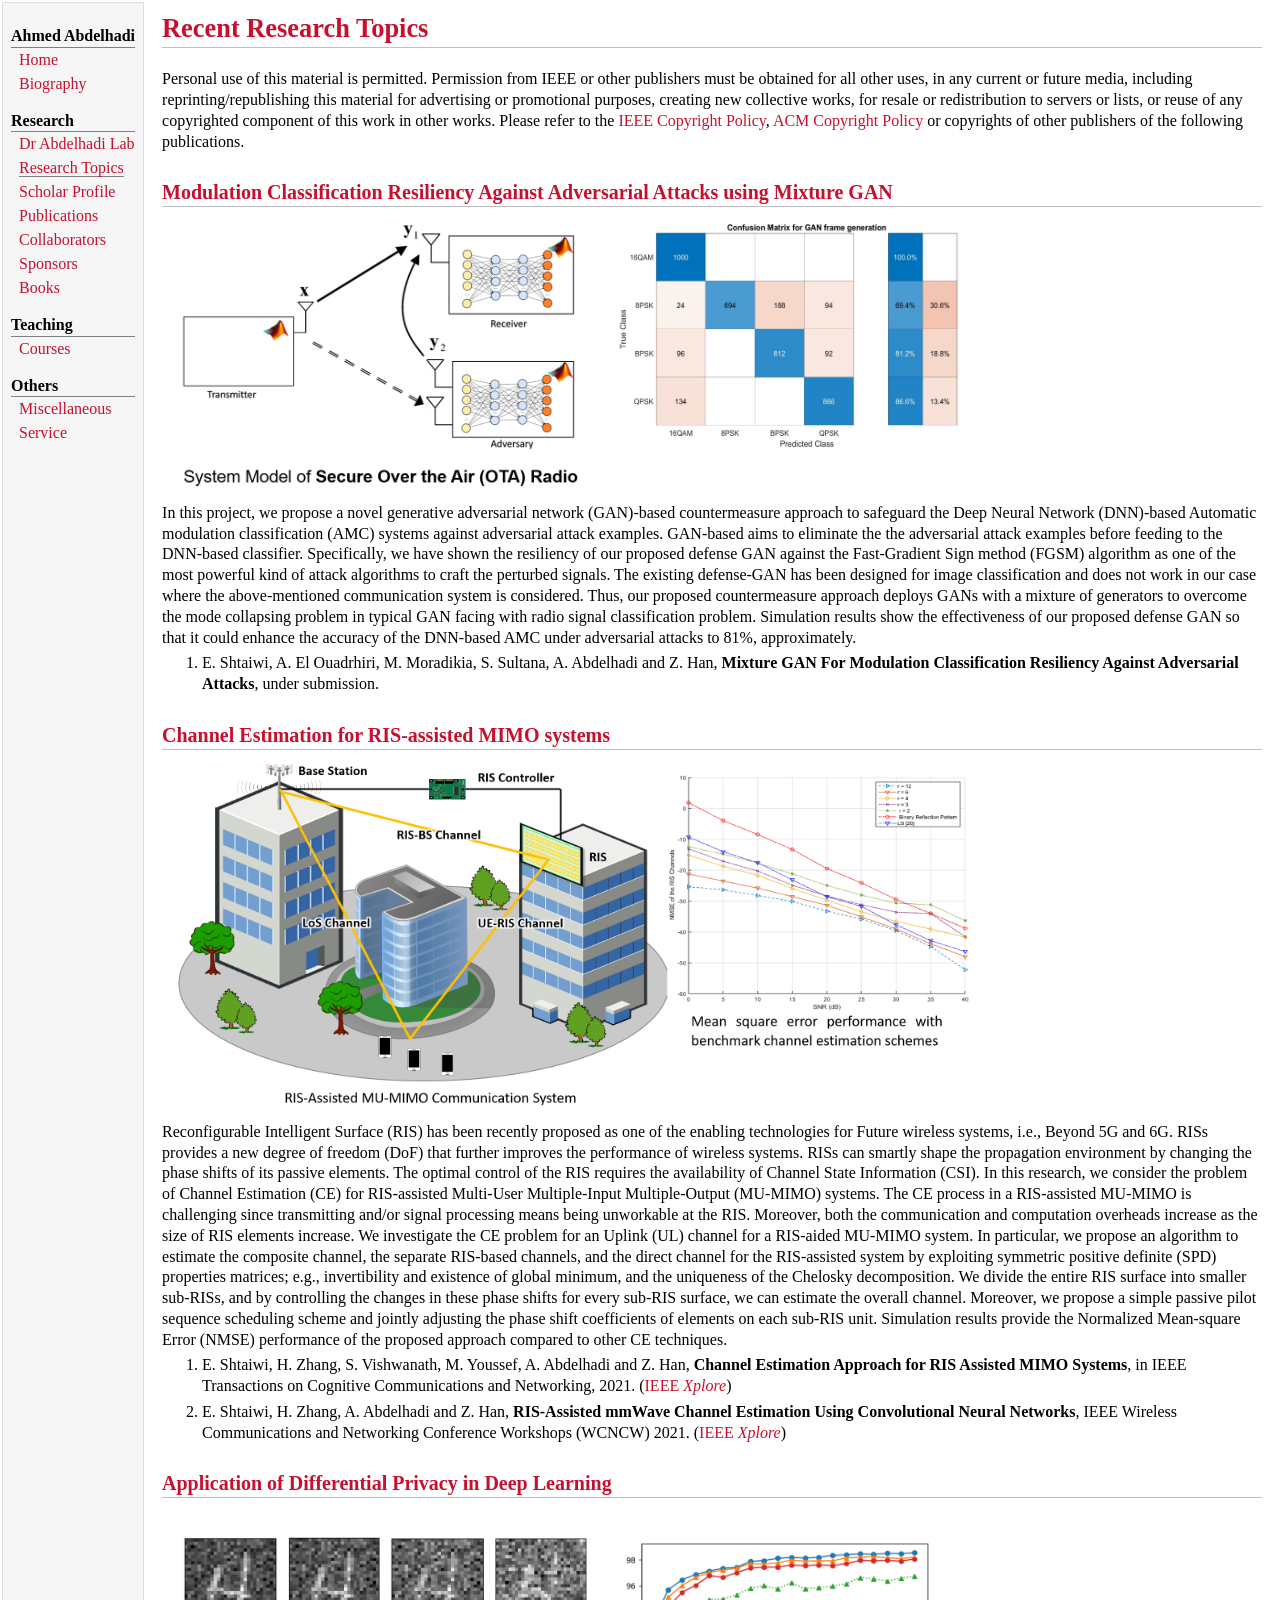
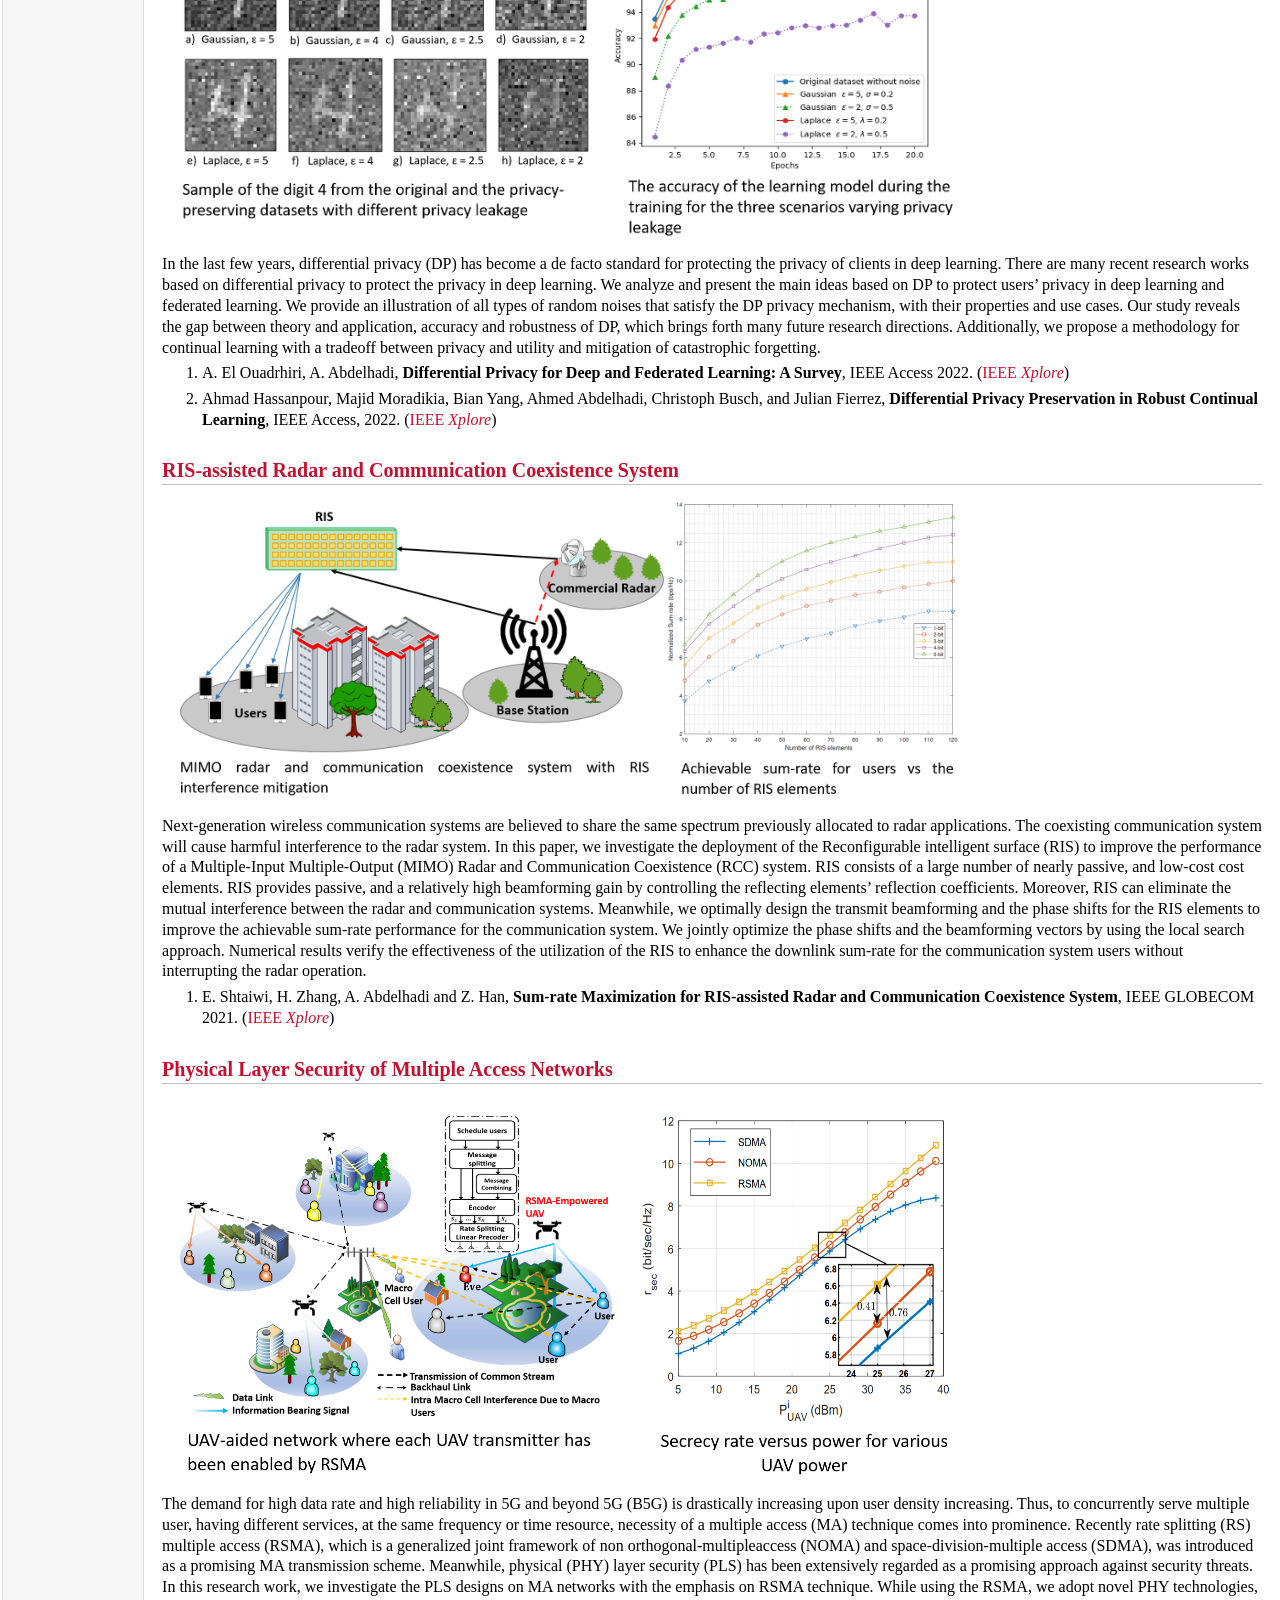
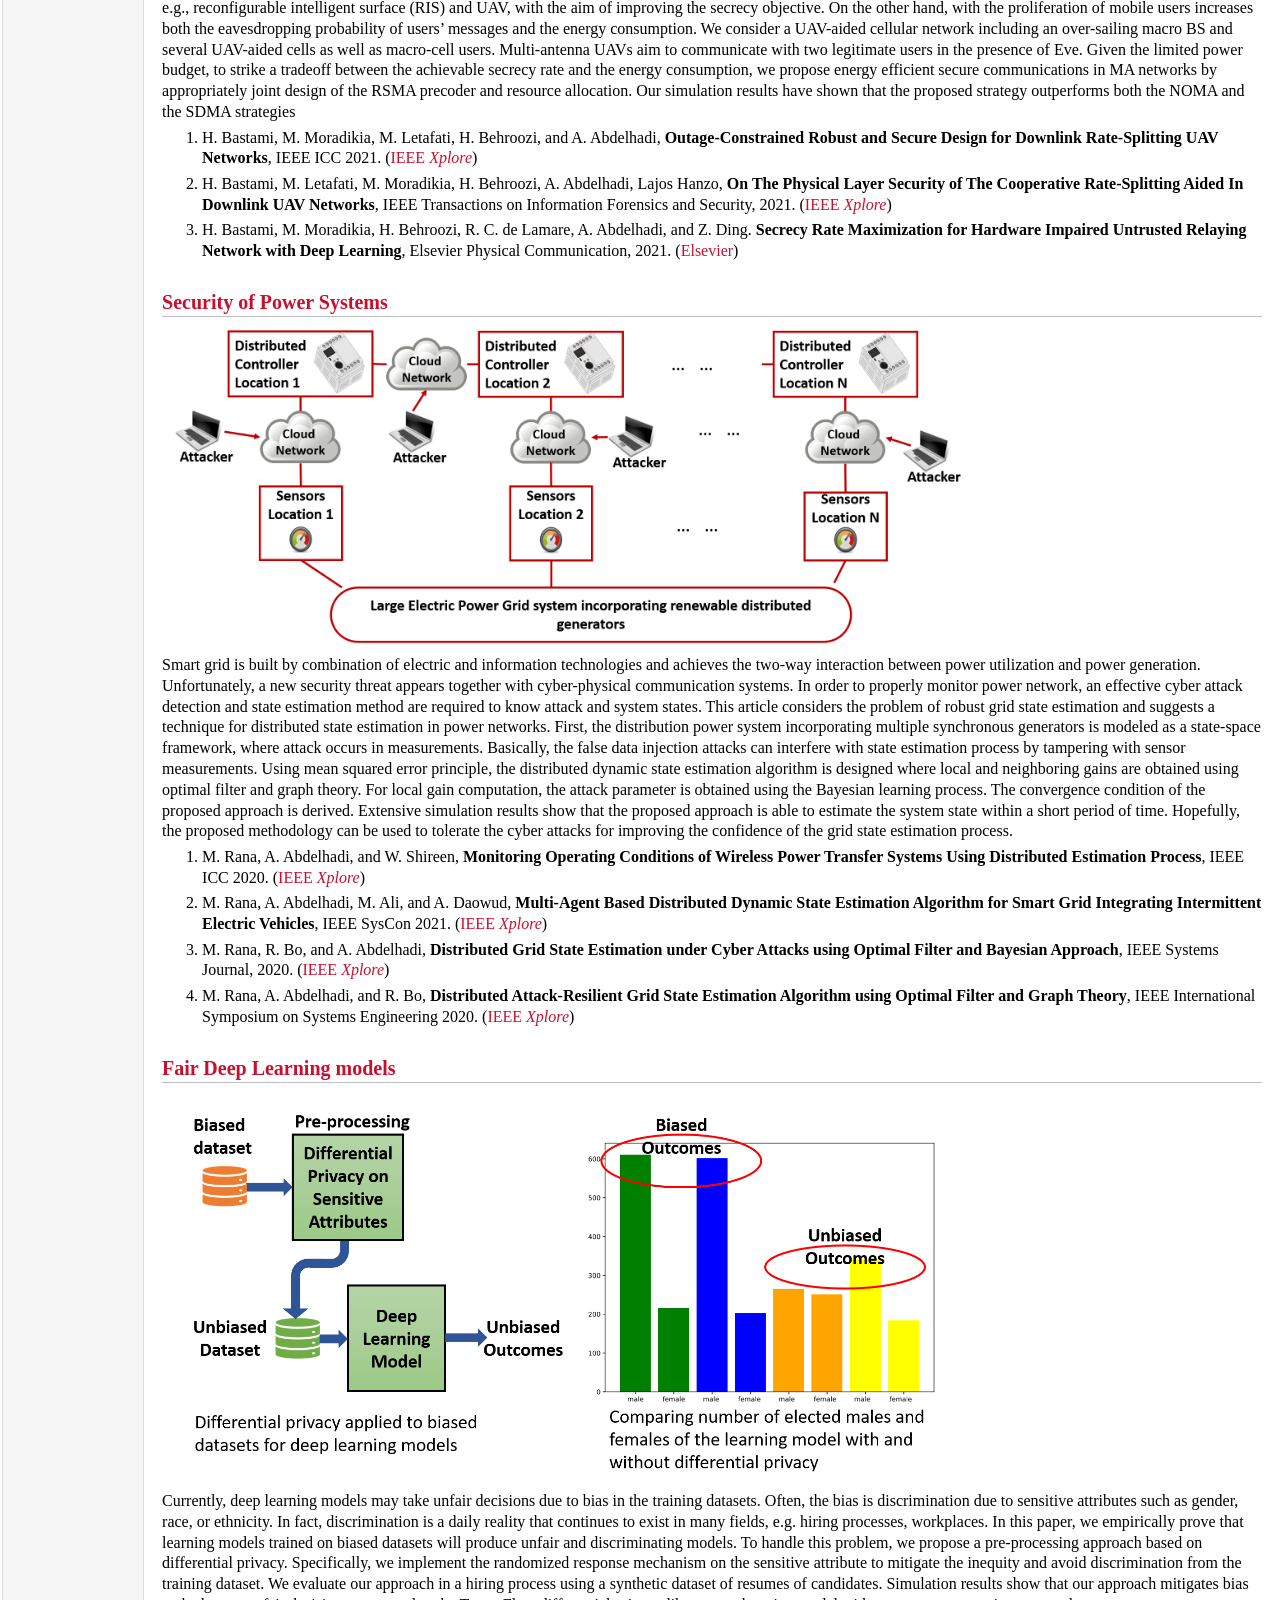
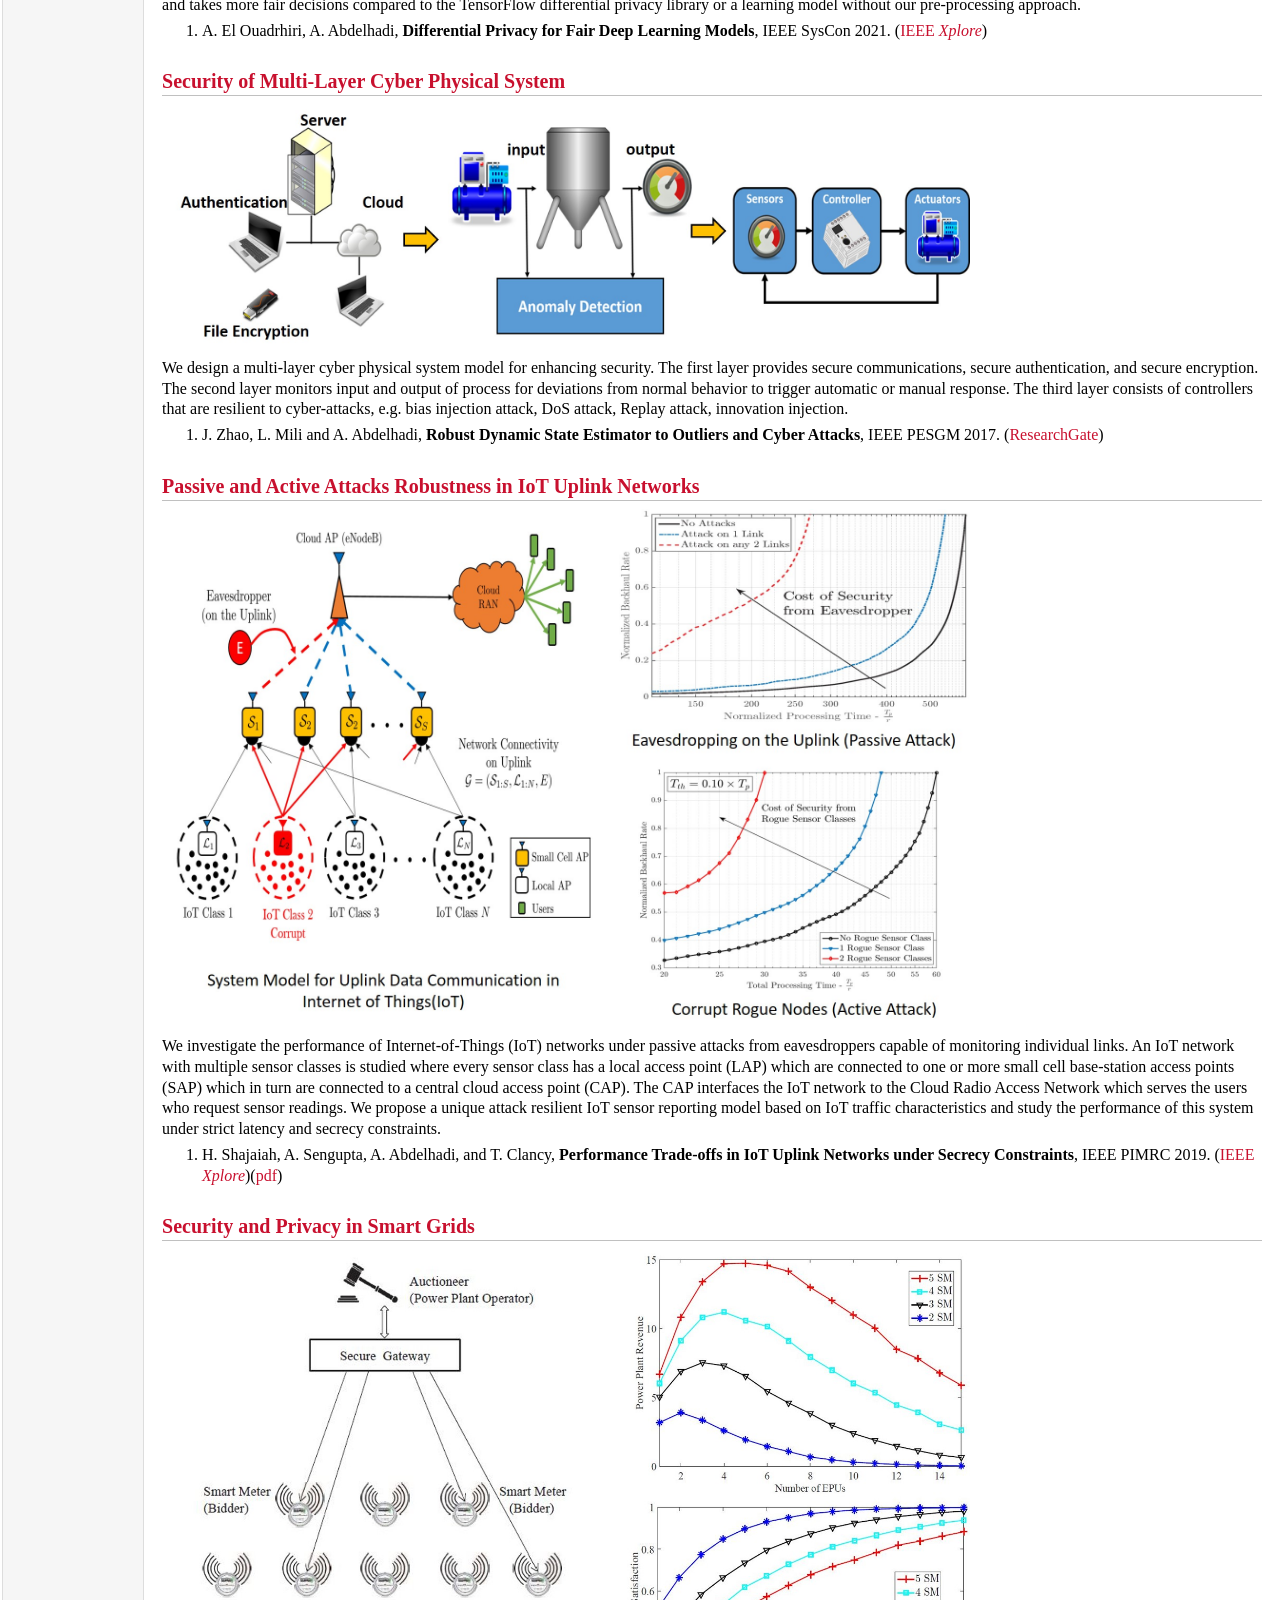
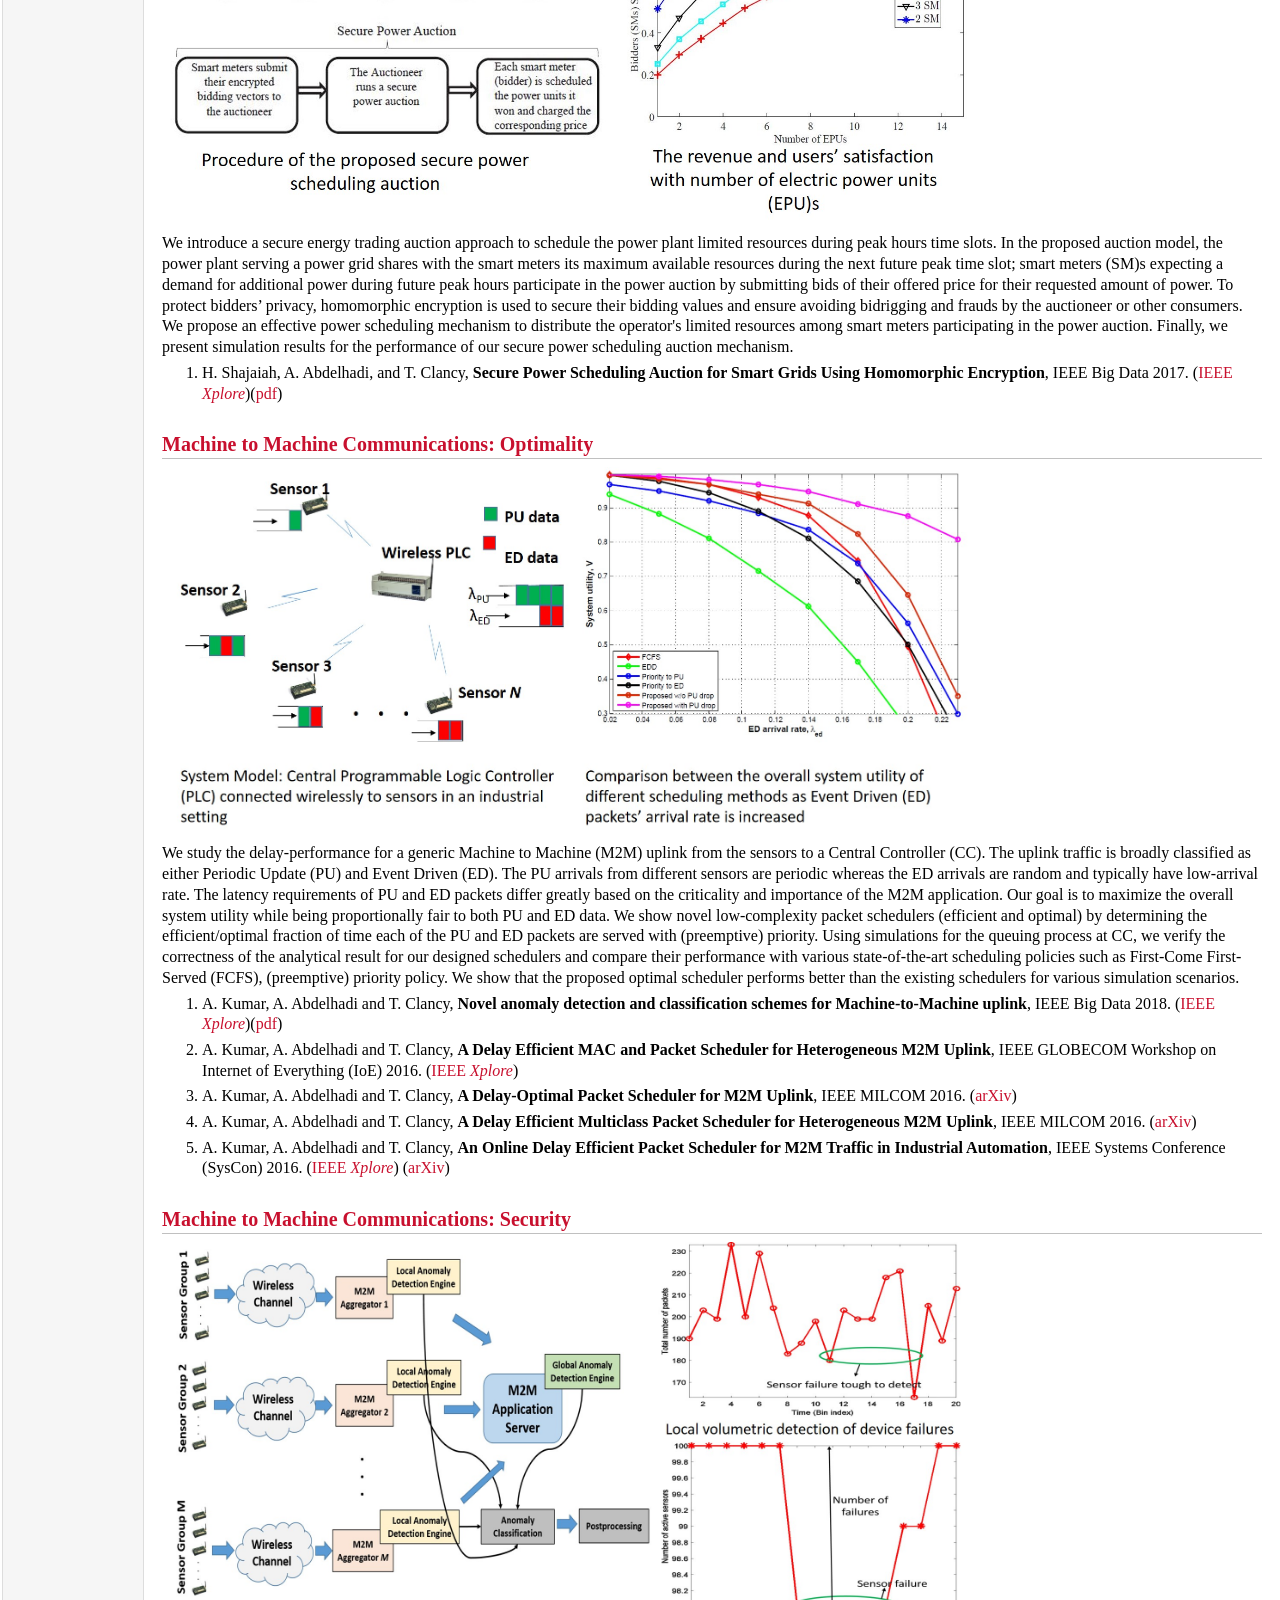
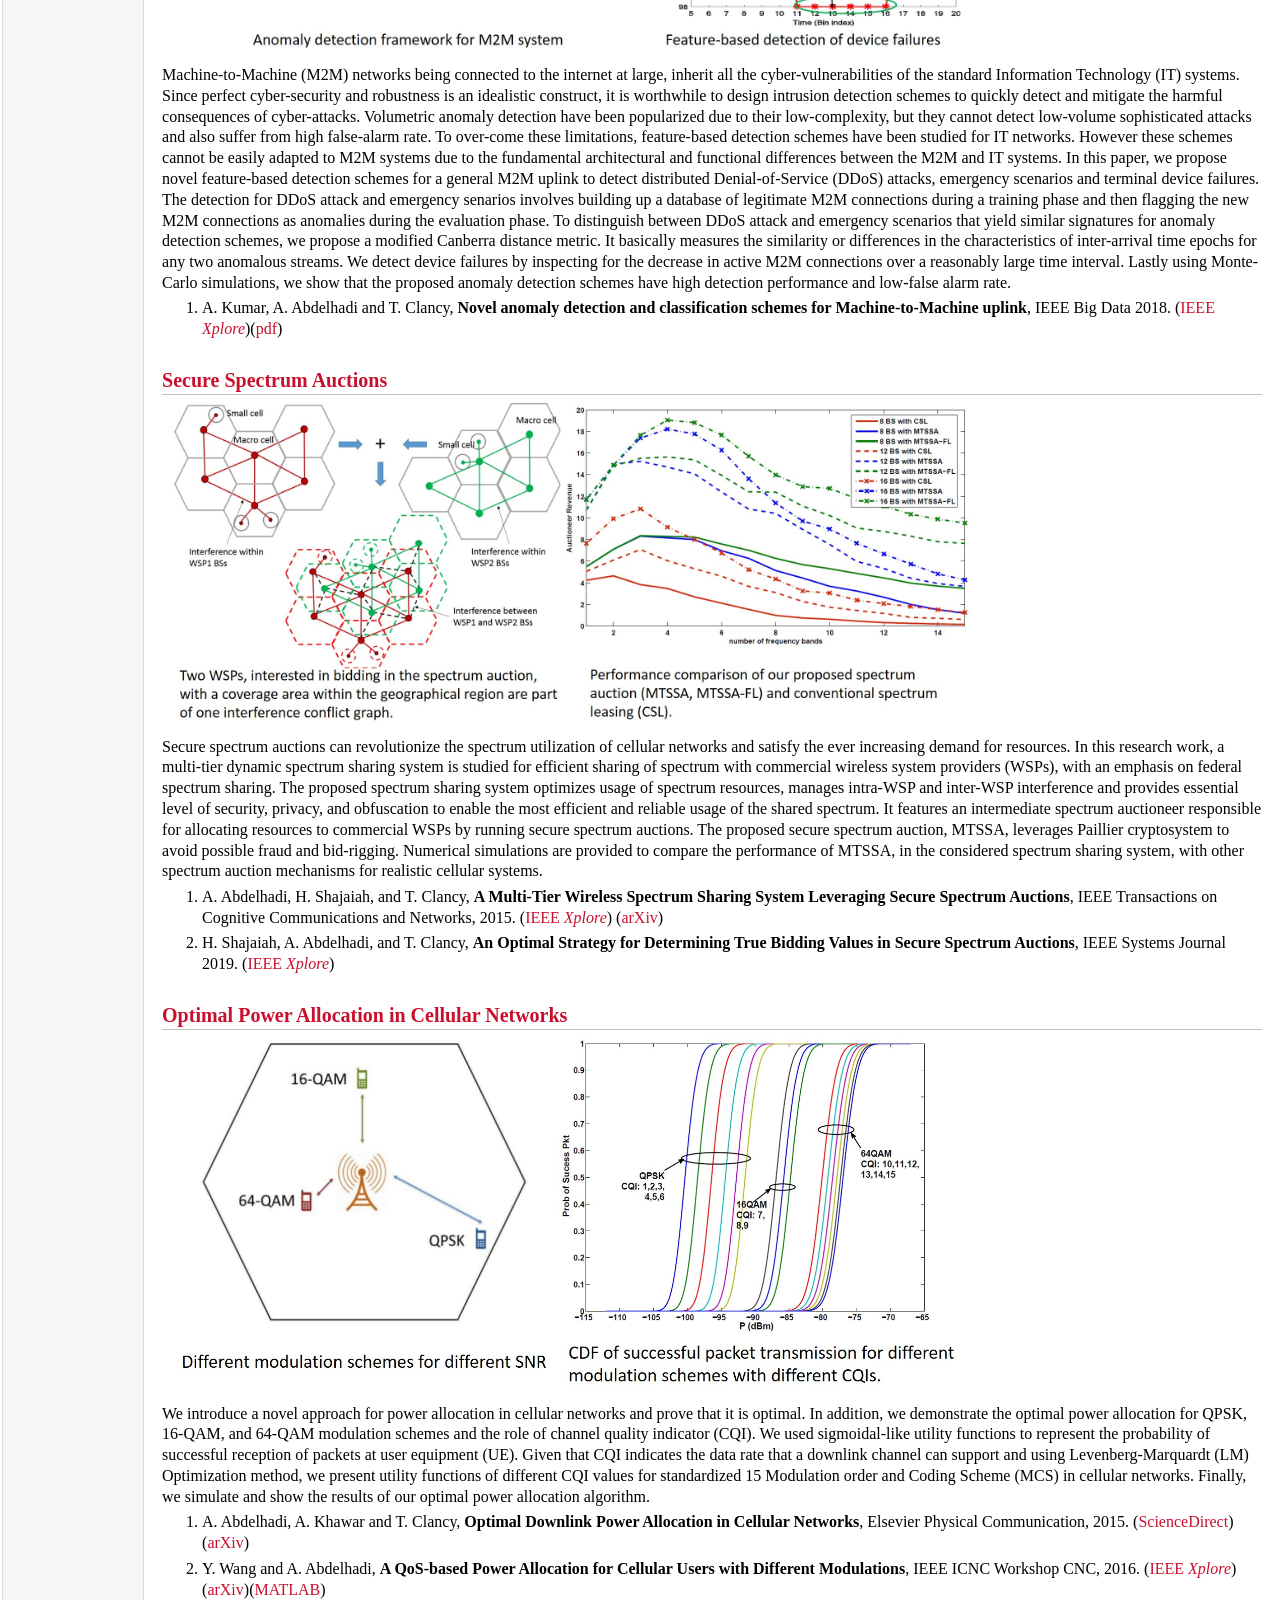
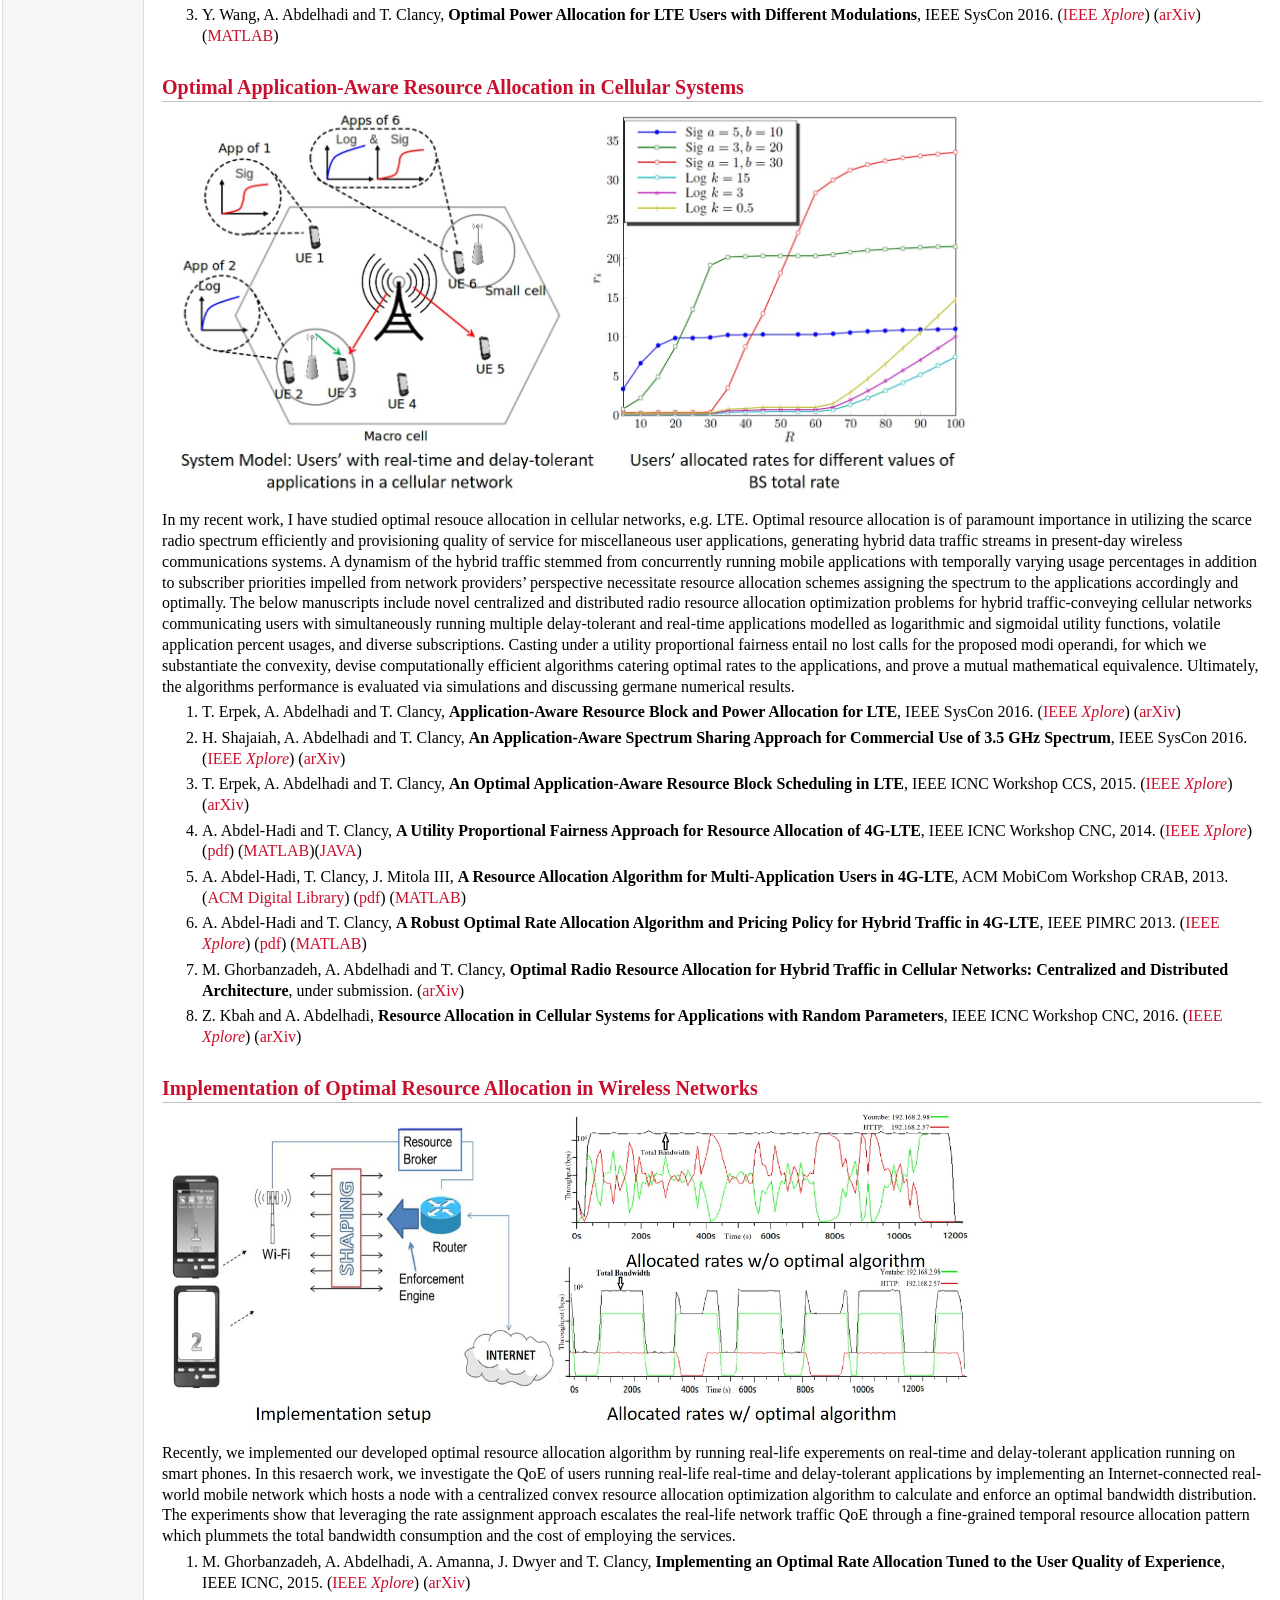
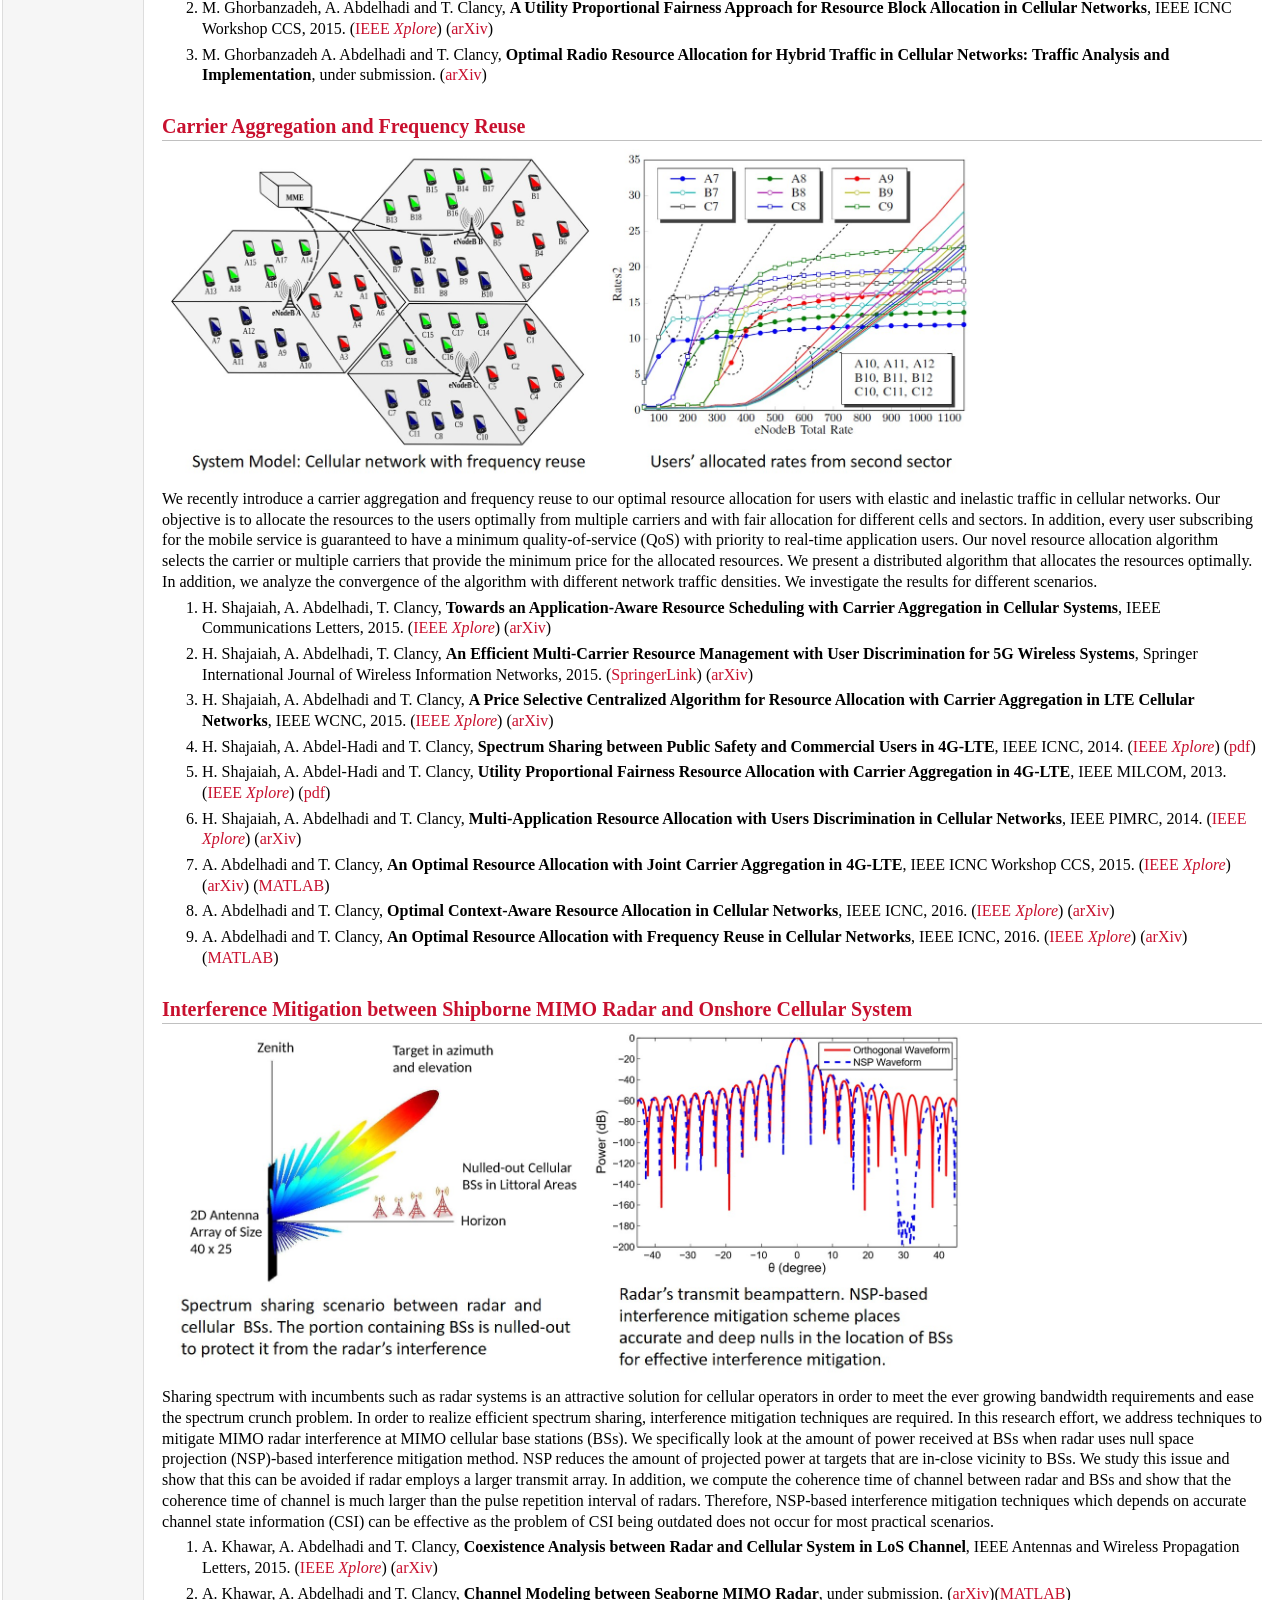
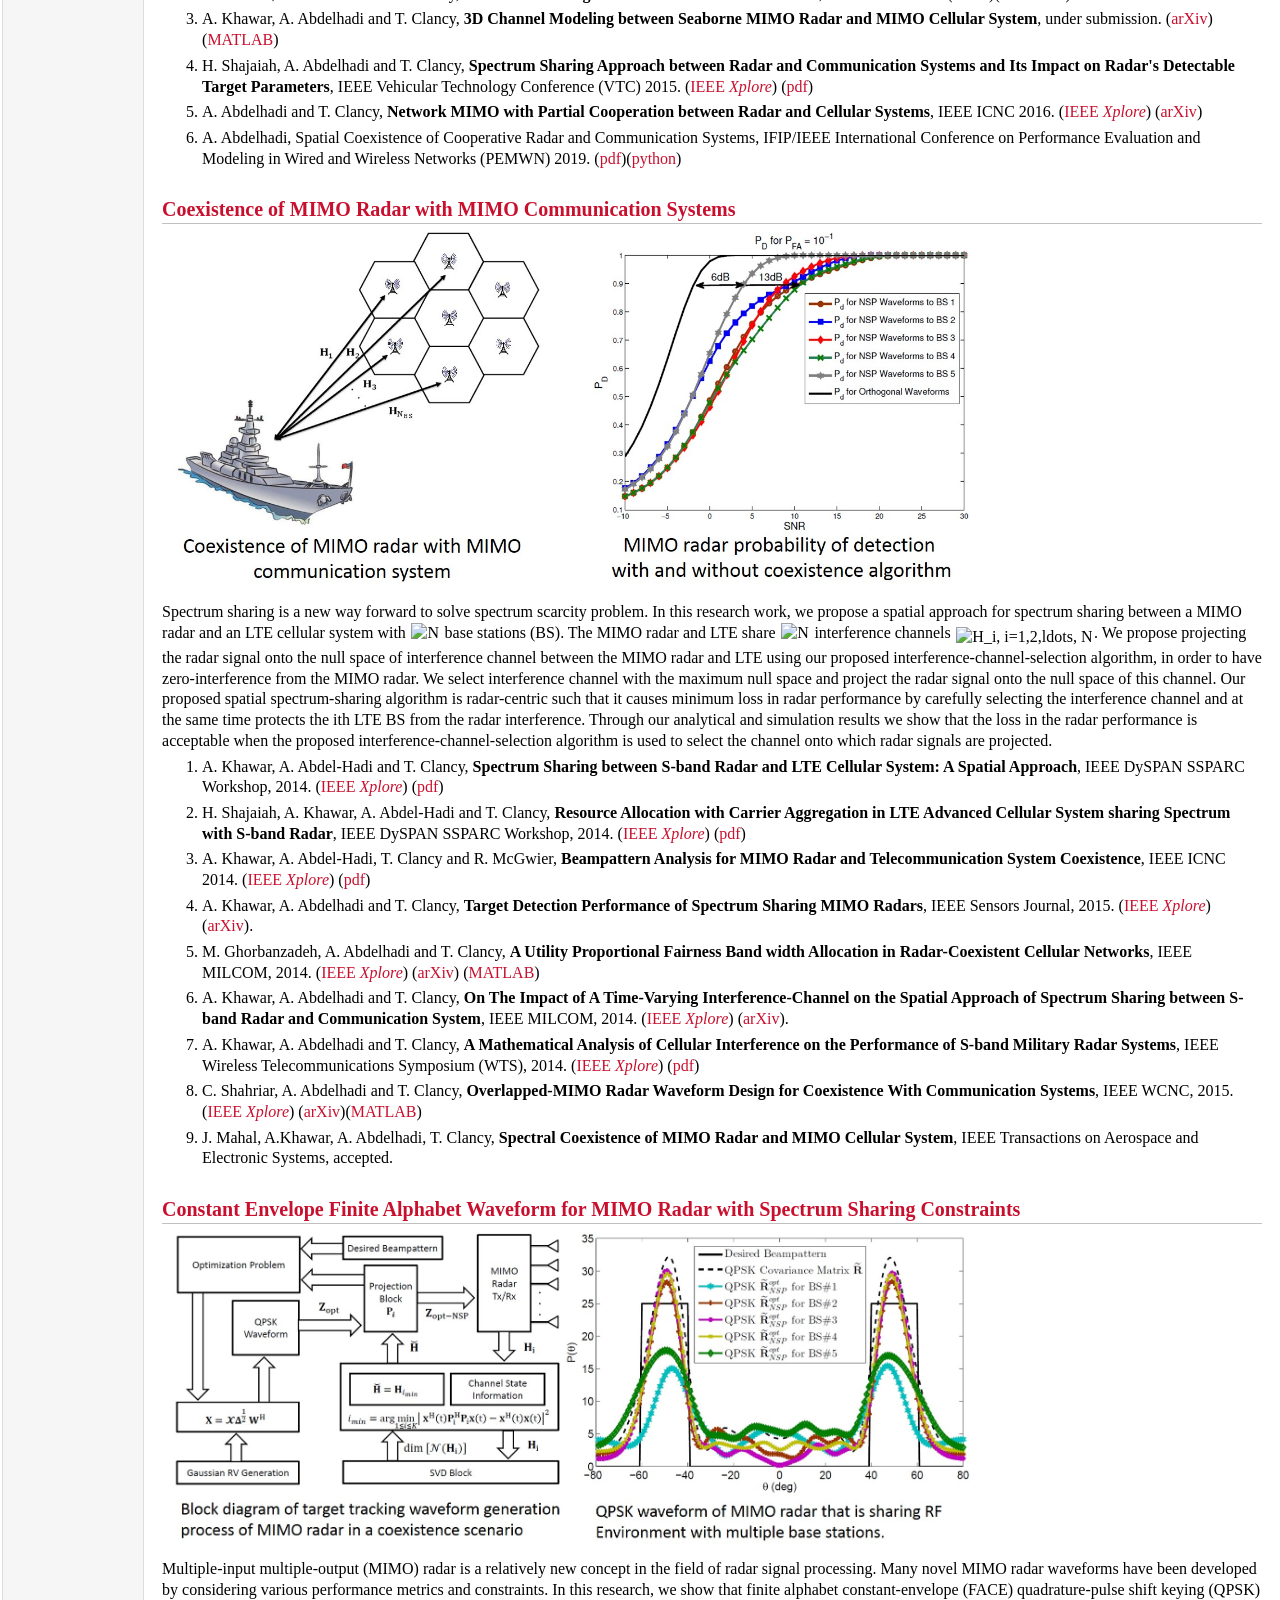
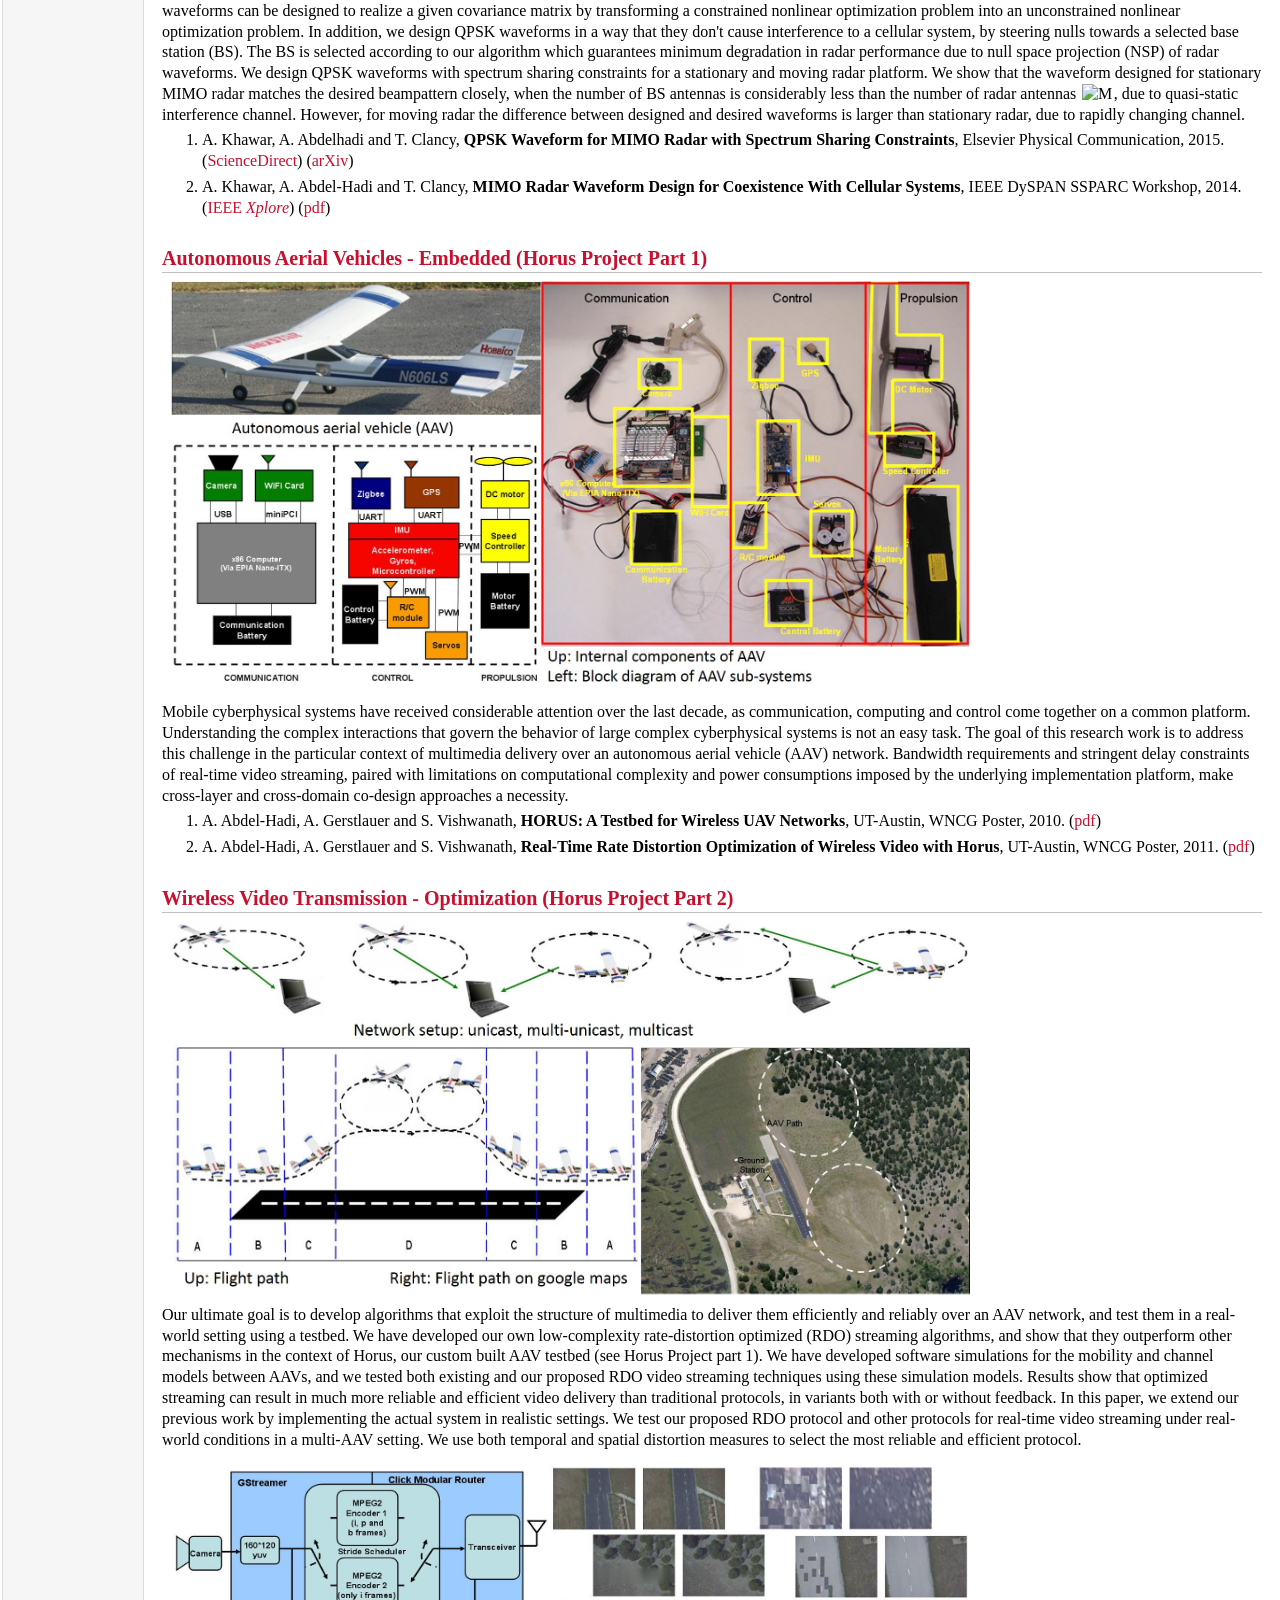
==== research_summary.html @ 9e9f3710 "Add files via upload" ====
<!DOCTYPE html PUBLIC "-//W3C//DTD XHTML 1.1//EN"
  "http://www.w3.org/TR/xhtml11/DTD/xhtml11.dtd">
<html xmlns="http://www.w3.org/1999/xhtml" xml:lang="en">
<head>
<meta name="generator" content="jemdoc, see http://jemdoc.jaboc.net/" />
<meta http-equiv="Content-Type" content="text/html;charset=utf-8" />
<link rel="stylesheet" href="jemdoc.css" type="text/css" />
<title>Recent Research Topics</title>
</head>
<body>
<table summary="Table for page layout." id="tlayout">
<tr valign="top">
<td id="layout-menu">
<div class="menu-category">Ahmed Abdelhadi</div>
<div class="menu-item"><a href="aabdelhadi.html">Home</a></div>
<div class="menu-item"><a href="bio.html">Biography</a></div>
<div class="menu-category">Research</div>
<div class="menu-item"><a href="Dr_Abdelhadi_lab.html">Dr&nbsp;Abdelhadi&nbsp;Lab</a></div>
<div class="menu-item"><a href="research_summary.html" class="current">Research&nbsp;Topics</a></div>
<div class="menu-item"><a href="https://scholar.google.com/citations?user=vKcU6ZoAAAAJ&hl=en">Scholar&nbsp;Profile</a></div>
<div class="menu-item"><a href="publications.html">Publications</a></div>
<div class="menu-item"><a href="collaborators.html">Collaborators</a></div>
<div class="menu-item"><a href="sponsors.html">Sponsors</a></div>
<div class="menu-item"><a href="books.html">Books</a></div>
<div class="menu-category">Teaching</div>
<div class="menu-item"><a href="courses.html">Courses</a></div>
<div class="menu-category">Others</div>
<div class="menu-item"><a href="misc.html">Miscellaneous</a></div>
<div class="menu-item"><a href="service.html">Service</a></div>
</td>
<td id="layout-content">
<div id="toptitle">
<h1>Recent Research Topics</h1>
</div>
<p>Personal use of this material is permitted. Permission from IEEE or other publishers must be obtained for all other uses, in any current or future media, including reprinting/republishing this material for advertising or promotional purposes, creating new collective works, for resale or redistribution to servers or lists, or reuse of any copyrighted component of this work in other works. Please refer to the <a href="http://www.ieee.org/publications_standards/publications/rights/copyrightpolicy.html">IEEE Copyright Policy</a>, <a href="http://www.acm.org/publications/policies/copyright_policy">ACM Copyright Policy</a> or copyrights of other publishers of the following publications.</p>
<h2>Modulation Classification Resiliency Against Adversarial Attacks using Mixture GAN</h2>
<table class="imgtable"><tr><td>
<a href="Secure_OTA_Radio_GAN_Sim.png"><img src="Secure_OTA_Radio_GAN_Sim.png" alt="alt text" width="800px" /></a>&nbsp;</td>
<td align="left"></td></tr></table>
<p>In this project, we propose a novel generative adversarial network (GAN)-based countermeasure approach to safeguard the Deep Neural Network (DNN)-based Automatic modulation classification (AMC) systems against adversarial attack examples. GAN-based aims to eliminate the the adversarial attack examples before feeding to the DNN-based classifier. Specifically, we have shown the resiliency of our proposed defense GAN against the Fast-Gradient Sign method (FGSM) algorithm as one of the most powerful kind of attack algorithms to craft the perturbed signals. The existing defense-GAN has been designed for image classification and does not work in our case where the above-mentioned communication system is considered. Thus, our proposed countermeasure approach deploys GANs with a mixture of generators to overcome the mode collapsing problem in typical GAN facing with radio signal classification problem. Simulation results show the effectiveness of our proposed defense GAN so that it could enhance the accuracy of the DNN-based AMC under adversarial attacks to 81%, approximately.</p>
<ol>
<li><p>E. Shtaiwi, A. El Ouadrhiri, M. Moradikia, S. Sultana, A. Abdelhadi and Z. Han, <b>Mixture GAN For Modulation Classification Resiliency Against Adversarial Attacks</b>, under submission.</p>
</li>
</ol>
<h2>Channel Estimation for RIS-assisted MIMO systems</h2>
<table class="imgtable"><tr><td>
<a href="CE_RIS.png"><img src="CE_RIS.png" alt="alt text" width="800px" /></a>&nbsp;</td>
<td align="left"></td></tr></table>
<p>Reconfigurable Intelligent Surface (RIS) has been recently proposed as one of the enabling technologies for Future wireless systems, i.e., Beyond 5G and 6G. RISs provides a new degree of freedom (DoF) that further improves the performance of wireless systems. RISs can smartly shape the propagation environment by changing the phase shifts of its passive elements.  The optimal control of the RIS requires the availability of Channel State Information (CSI).  In this research, we consider the problem of Channel Estimation (CE) for RIS-assisted Multi-User Multiple-Input Multiple-Output (MU-MIMO) systems.  The CE process in a RIS-assisted MU-MIMO is challenging since transmitting and/or signal processing means being unworkable at the RIS. Moreover, both the communication and computation overheads increase as the size of RIS elements increase.  We investigate the CE problem for an Uplink (UL) channel for a RIS-aided MU-MIMO system. In particular, we propose an algorithm to estimate the composite channel, the separate RIS-based channels, and the direct channel for the RIS-assisted system by exploiting symmetric positive definite (SPD) properties matrices; e.g., invertibility and existence of global minimum, and the uniqueness of the Chelosky decomposition. We divide the entire RIS surface into smaller sub-RISs, and by controlling the changes in these phase shifts for every sub-RIS surface, we can estimate the overall channel. Moreover, we propose a simple passive pilot sequence scheduling scheme and jointly adjusting the phase shift coefficients of elements on each sub-RIS unit. Simulation results provide the Normalized Mean-square Error (NMSE) performance of the proposed approach compared to other CE techniques.  </p>
<ol>
<li><p>E. Shtaiwi, H. Zhang, S. Vishwanath, M. Youssef, A. Abdelhadi and Z. Han, <b>Channel Estimation Approach for RIS Assisted MIMO Systems</b>, in IEEE Transactions on Cognitive Communications and Networking, 2021. (<a href="https://ieeexplore.ieee.org/document/9418513">IEEE <i>Xplore</i></a>)</p>
</li>
<li><p>E. Shtaiwi, H. Zhang, A. Abdelhadi and Z. Han, <b>RIS-Assisted mmWave Channel Estimation Using Convolutional Neural Networks</b>, IEEE Wireless Communications and Networking Conference Workshops (WCNCW) 2021. (<a href="https://ieeexplore.ieee.org/document/9419974">IEEE <i>Xplore</i></a>)</p>
</li>
</ol>
<h2>Application of Differential Privacy in Deep Learning</h2>
<table class="imgtable"><tr><td>
<a href="DP_survey.png"><img src="DP_survey.png" alt="alt text" width="800px" /></a>&nbsp;</td>
<td align="left"></td></tr></table>
<p>In the last few years, differential privacy (DP) has become a de facto standard for protecting the privacy of clients in deep learning. There are many recent research works based on differential privacy to protect the privacy in deep learning. We analyze and present the main ideas based on DP to protect users’ privacy in deep learning and federated learning. We provide an illustration of all types of random noises that satisfy the DP privacy mechanism, with their properties and use cases. Our study reveals the gap between theory and application, accuracy and robustness of DP, which brings forth many future research directions. Additionally, we propose a methodology for continual learning with a tradeoff between privacy and utility and mitigation of catastrophic forgetting. </p>
<ol>
<li><p>A. El Ouadrhiri, A. Abdelhadi, <b>Differential Privacy for Deep and Federated Learning: A Survey</b>, IEEE Access 2022. (<a href="https://ieeexplore.ieee.org/document/9714350">IEEE <i>Xplore</i></a>)</p>
</li>
<li><p>Ahmad Hassanpour, Majid Moradikia, Bian Yang, Ahmed Abdelhadi, Christoph Busch, and Julian Fierrez, <b>Differential Privacy Preservation in Robust Continual Learning</b>, IEEE Access, 2022. (<a href="https://ieeexplore.ieee.org/document/9721905">IEEE <i>Xplore</i></a>)</p>
</li>
</ol>
<h2>RIS-assisted Radar and Communication Coexistence System</h2>
<table class="imgtable"><tr><td>
<a href="RIS_RCC.png"><img src="RIS_RCC.png" alt="alt text" width="800px" /></a>&nbsp;</td>
<td align="left"></td></tr></table>
<p>Next-generation wireless communication systems are believed to share the same spectrum previously allocated to radar applications. The coexisting communication system will cause harmful interference to the radar system. In this paper, we investigate the deployment of the Reconfigurable intelligent surface (RIS) to improve the performance of a Multiple-Input Multiple-Output (MIMO) Radar and Communication Coexistence (RCC) system. RIS consists of a large number of nearly passive, and low-cost cost elements. RIS provides passive, and a relatively high beamforming gain by controlling the reflecting elements&rsquo; reflection coefficients. Moreover, RIS can eliminate the mutual interference between the radar and communication systems. Meanwhile, we optimally design the transmit beamforming and the phase shifts for the RIS elements to improve the achievable sum-rate performance for the communication system. We jointly optimize the phase shifts and the beamforming vectors by using the local search approach. Numerical results verify the effectiveness of the utilization of the RIS to enhance the downlink sum-rate for the communication system users without interrupting the radar operation.</p>
<ol>
<li><p>E. Shtaiwi, H. Zhang, A. Abdelhadi and Z. Han, <b>Sum-rate Maximization for RIS-assisted Radar and Communication Coexistence System</b>, IEEE GLOBECOM 2021.  (<a href="https://ieeexplore.ieee.org/document/9685312">IEEE <i>Xplore</i></a>)</p>
</li>
</ol>
<h2>Physical Layer Security of Multiple Access Networks</h2>
<table class="imgtable"><tr><td>
<a href="PLS_UAV.png"><img src="PLS_UAV.png" alt="alt text" width="800px" /></a>&nbsp;</td>
<td align="left"></td></tr></table>
<p>The demand for high data rate and high reliability in 5G and beyond 5G (B5G) is drastically increasing upon user density increasing. Thus, to concurrently serve multiple user, having different services, at the same frequency or time resource, necessity of a multiple access (MA) technique comes into prominence. Recently rate splitting (RS) multiple access (RSMA), which is a generalized joint framework of non orthogonal-multipleaccess (NOMA) and space-division-multiple access (SDMA), was introduced as a promising MA transmission scheme. Meanwhile, physical (PHY) layer security (PLS) has been extensively regarded as a promising approach against security threats. In this research work, we investigate the PLS designs on MA networks with the emphasis on RSMA technique. While using the RSMA, we adopt novel PHY technologies, e.g., reconfigurable intelligent surface (RIS) and UAV, with the aim of improving the secrecy objective. On the other hand, with the proliferation of mobile users increases both the eavesdropping probability of users&rsquo; messages and the energy consumption. We consider a UAV-aided cellular network including an over-sailing macro BS and several UAV-aided cells as well as macro-cell users. Multi-antenna UAVs aim to communicate with two legitimate users in the presence of Eve. Given the limited power budget, to strike a tradeoff between the achievable secrecy rate and the energy consumption, we propose energy efficient secure communications in MA networks by appropriately joint design of the RSMA precoder and resource allocation. Our simulation results have shown that the proposed strategy outperforms both the NOMA and the SDMA strategies</p>
<ol>
<li><p>H. Bastami, M. Moradikia, M. Letafati, H. Behroozi, and A. Abdelhadi, <b>Outage-Constrained Robust and Secure Design for Downlink Rate-Splitting UAV Networks</b>, IEEE ICC 2021. (<a href="https://ieeexplore.ieee.org/abstract/document/9473675">IEEE <i>Xplore</i></a>)  </p>
</li>
<li><p>H. Bastami, M. Letafati, M. Moradikia, H. Behroozi, A. Abdelhadi, Lajos Hanzo, <b>On The Physical Layer Security of The Cooperative Rate-Splitting Aided In Downlink UAV Networks</b>, IEEE Transactions on Information Forensics and Security, 2021. (<a href="https://ieeexplore.ieee.org/abstract/document/9585491">IEEE <i>Xplore</i></a>)</p>
</li>
<li><p>H. Bastami, M. Moradikia, H. Behroozi, R. C. de Lamare, A. Abdelhadi, and Z. Ding. <b>Secrecy Rate Maximization for Hardware Impaired Untrusted Relaying Network with Deep Learning</b>, Elsevier Physical Communication, 2021. (<a href="https://www.sciencedirect.com/science/article/abs/pii/S1874490721002135">Elsevier</a>)</p>
</li>
</ol>
<h2>Security of Power Systems </h2>
<table class="imgtable"><tr><td>
<a href="Secure_Power_Systems.png"><img src="Secure_Power_Systems.png" alt="alt text" width="800px" /></a>&nbsp;</td>
<td align="left"></td></tr></table>
<p>Smart grid is built by combination of electric and information technologies and achieves the two-way interaction between power utilization and power generation. Unfortunately, a new security threat appears together with cyber-physical communication systems. In order to properly monitor power network, an effective cyber attack detection and state estimation method are required to know attack and system states. This article considers the problem of robust grid state estimation and suggests a technique for distributed state estimation in power networks. First, the distribution power system incorporating multiple synchronous generators is modeled as a state-space framework, where attack occurs in measurements. Basically, the false data injection attacks can interfere with state estimation process by tampering with sensor measurements. Using mean squared error principle, the distributed dynamic state estimation algorithm is designed where local and neighboring gains are obtained using optimal filter and graph theory. For local gain computation, the attack parameter is obtained using the Bayesian learning process. The convergence condition of the proposed approach is derived. Extensive simulation results show that the proposed approach is able to estimate the system state within a short period of time. Hopefully, the proposed methodology can be used to tolerate the cyber attacks for improving the confidence of the grid state estimation process.</p>
<ol>
<li><p>M. Rana, A. Abdelhadi, and W. Shireen, <b>Monitoring Operating Conditions of Wireless Power Transfer Systems Using Distributed Estimation Process</b>, IEEE ICC 2020. (<a href="https://ieeexplore.ieee.org/abstract/document/9473792">IEEE <i>Xplore</i></a>)</p>
</li>
<li><p>M. Rana, A. Abdelhadi, M. Ali, and A. Daowud, <b>Multi-Agent Based Distributed Dynamic State Estimation Algorithm for Smart Grid Integrating Intermittent Electric Vehicles</b>, IEEE SysCon 2021. (<a href="https://ieeexplore.ieee.org/abstract/document/9478342">IEEE <i>Xplore</i></a>)</p>
</li>
<li><p>M. Rana, R. Bo, and A. Abdelhadi, <b>Distributed Grid State Estimation under Cyber Attacks using Optimal Filter and Bayesian Approach</b>, IEEE Systems Journal, 2020. (<a href="https://ieeexplore.ieee.org/document/9163337">IEEE <i>Xplore</i></a>)</p>
</li>
<li><p>M. Rana, A. Abdelhadi, and R. Bo, <b>Distributed Attack-Resilient Grid State Estimation Algorithm using Optimal Filter and Graph Theory</b>, IEEE International Symposium on Systems Engineering 2020. (<a href="https://ieeexplore.ieee.org/document/9272241">IEEE <i>Xplore</i></a>)</p>
</li>
</ol>
<h2>Fair Deep Learning models</h2>
<table class="imgtable"><tr><td>
<a href="DP_Fairness.png"><img src="DP_Fairness.png" alt="alt text" width="800px" /></a>&nbsp;</td>
<td align="left"></td></tr></table>
<p>Currently, deep learning models may take unfair decisions due to bias in the training datasets. Often, the bias is discrimination due to sensitive attributes such as gender, race, or ethnicity. In fact, discrimination is a daily reality that continues to exist in many fields, e.g. hiring processes, workplaces. In this paper, we empirically prove that learning models trained on biased datasets will produce unfair and discriminating models. To handle this problem, we propose a pre-processing approach based on differential privacy. Specifically, we implement the randomized response mechanism on the sensitive attribute to mitigate the inequity and avoid discrimination from the training dataset. We evaluate our approach in a hiring process using a synthetic dataset of resumes of candidates. Simulation results show that our approach mitigates bias and takes more fair decisions compared to the TensorFlow differential privacy library or a learning model without our pre-processing approach.</p>
<ol>
<li><p>A. El Ouadrhiri, A. Abdelhadi, <b>Differential Privacy for Fair Deep Learning Models</b>, IEEE SysCon 2021. (<a href="https://ieeexplore.ieee.org/document/9591252">IEEE <i>Xplore</i></a>)</p>
</li>
</ol>
<h2>Security of Multi-Layer Cyber Physical System </h2>
<table class="imgtable"><tr><td>
<a href="cyber_manufacturing.jpg"><img src="cyber_manufacturing.jpg" alt="alt text" width="800px" /></a>&nbsp;</td>
<td align="left"></td></tr></table>
<p>We design a multi-layer cyber physical system model for enhancing security. The first layer provides secure communications, secure authentication, and secure encryption. The second layer monitors input and output of process for deviations from normal behavior to trigger automatic or manual response. The third layer consists of controllers that are resilient to cyber-attacks, e.g. bias injection attack, DoS attack, Replay attack, innovation injection.</p>
<ol>
<li><p>J. Zhao, L. Mili and A. Abdelhadi, <b>Robust Dynamic State Estimator to Outliers and Cyber Attacks</b>, IEEE PESGM 2017. (<a href="https://www.researchgate.net/publication/312944531_Robust_Dynamic_State_Estimator_to_Outliers_and_Cyber_Attacks">ResearchGate</a>)</p>
</li>
</ol>
<h2>Passive and Active Attacks Robustness in IoT Uplink Networks</h2>
<table class="imgtable"><tr><td>
<a href="IoT.jpg"><img src="IoT.jpg" alt="alt text" width="800px" /></a>&nbsp;</td>
<td align="left"></td></tr></table>
<p>We   investigate   the   performance   of   Internet-of-Things (IoT) networks under passive attacks from eavesdroppers capable  of  monitoring  individual  links.  An  IoT  network  with multiple sensor classes is studied where every sensor class has a local access point (LAP) which are connected to one or more small cell base-station access points (SAP) which in turn are connected to  a  central  cloud  access  point  (CAP).  The  CAP  interfaces  the IoT  network  to  the  Cloud  Radio  Access  Network  which  serves the  users  who  request  sensor  readings.  We  propose  a  unique attack resilient IoT sensor reporting model based on IoT traffic characteristics and study the performance of this system under strict latency and secrecy constraints.</p>
<ol>
<li><p>H. Shajaiah, A. Sengupta, A. Abdelhadi, and T. Clancy, <b>Performance Trade-offs in IoT Uplink Networks under Secrecy Constraints</b>, IEEE PIMRC 2019. (<a href="https://ieeexplore.ieee.org/document/8880817">IEEE <i>Xplore</i></a>)(<a href="IoT_secrecy_undersub.pdf">pdf</a>)</p>
</li>
</ol>
<h2>Security and Privacy in Smart Grids</h2>
<table class="imgtable"><tr><td>
<a href="secureSmartGrid.jpg"><img src="secureSmartGrid.jpg" alt="alt text" width="800px" /></a>&nbsp;</td>
<td align="left"></td></tr></table>
<p>We introduce a secure energy trading auction approach to schedule the power plant limited resources during peak hours time slots. In the proposed auction model, the power plant serving a power grid shares with the smart meters its maximum available resources during the next future peak time slot; smart meters (SM)s expecting a demand for additional power during future peak hours participate in the power auction by submitting bids of their offered price for their requested amount of power. To protect bidders&rsquo; privacy, homomorphic encryption is used to secure their bidding values and ensure avoiding bidrigging and frauds by the auctioneer or other consumers. We propose an effective power scheduling mechanism to distribute the operator's limited resources among smart meters participating in the power auction. Finally, we present simulation results for the performance of our secure power scheduling auction mechanism.</p>
<ol>
<li><p>H. Shajaiah, A. Abdelhadi, and T. Clancy,  <b>Secure Power Scheduling Auction for Smart Grids Using Homomorphic Encryption</b>, IEEE Big Data 2017. (<a href="https://ieeexplore.ieee.org/document/8258491">IEEE <i>Xplore</i></a>)(<a href="SmartGridAuction-undersub.pdf">pdf</a>)</p>
</li>
</ol>
<h2>Machine to Machine Communications: Optimality</h2>
<table class="imgtable"><tr><td>
<a href="M2M.jpg"><img src="M2M.jpg" alt="alt text" width="800px" /></a>&nbsp;</td>
<td align="left"></td></tr></table>
<p>We study the delay-performance for a generic Machine to Machine  (M2M) uplink from the sensors to a Central Controller (CC). The uplink traffic is broadly classified as either Periodic Update (PU) and Event Driven (ED). The PU arrivals from different sensors are periodic whereas the ED arrivals are random and typically have low-arrival rate. The latency requirements of PU and ED packets differ greatly based on the criticality and importance of the M2M application. Our goal is to maximize the overall system utility while being proportionally fair to both PU and ED data. We show novel low-complexity packet schedulers (efficient and optimal) by determining the efficient/optimal fraction of time each of the PU and ED packets are served with (preemptive) priority. Using simulations for the queuing process at CC, we verify the correctness of the analytical result for our designed schedulers and compare their performance with various state-of-the-art scheduling policies such as First-Come First-Served (FCFS), (preemptive) priority policy. We show that the proposed optimal scheduler performs better than the existing schedulers for various simulation scenarios. </p>
<ol>
<li><p>A. Kumar, A. Abdelhadi and T. Clancy, <b>Novel anomaly detection and classification schemes for Machine-to-Machine uplink</b>, IEEE Big Data 2018. (<a href="https://ieeexplore.ieee.org/document/8622142">IEEE <i>Xplore</i></a>)(<a href="M2M_security_undersub.pdf">pdf</a>)</p>
</li>
<li><p>A. Kumar, A. Abdelhadi and T. Clancy, <b>A Delay Efficient MAC and Packet Scheduler for Heterogeneous M2M Uplink</b>, IEEE GLOBECOM  Workshop on Internet of Everything (IoE) 2016. (<a href="http://ieeexplore.ieee.org/document/7848808/">IEEE <i>Xplore</i></a>)</p>
</li>
<li><p>A. Kumar, A. Abdelhadi and T. Clancy, <b>A Delay-Optimal Packet Scheduler for M2M Uplink</b>, IEEE MILCOM 2016. (<a href="https://arxiv.org/abs/1606.06794">arXiv</a>)</p>
</li>
<li><p>A. Kumar, A. Abdelhadi and T. Clancy, <b>A Delay Efficient Multiclass Packet Scheduler for Heterogeneous M2M Uplink</b>, IEEE MILCOM 2016.
(<a href="https://arxiv.org/abs/1601.03061">arXiv</a>)</p>
</li>
<li><p>A. Kumar, A. Abdelhadi and T. Clancy, <b>An Online Delay Efficient Packet Scheduler for M2M Traffic in Industrial Automation</b>, IEEE Systems Conference (SysCon) 2016. (<a href="http://ieeexplore.ieee.org/xpl/articleDetails.jsp?arnumber=7490665">IEEE <i>Xplore</i></a>) (<a href="http://arxiv.org/abs/1601.01348">arXiv</a>) </p>
</li>
</ol>
<h2>Machine to Machine Communications: Security</h2>
<table class="imgtable"><tr><td>
<a href="anomaly_M2M.jpg"><img src="anomaly_M2M.jpg" alt="alt text" width="800px" /></a>&nbsp;</td>
<td align="left"></td></tr></table>
<p>Machine-to-Machine (M2M) networks being connected to the internet at large, inherit all the cyber-vulnerabilities of the standard Information Technology (IT) systems. Since perfect cyber-security and robustness is an idealistic construct, it is worthwhile to design intrusion detection schemes to quickly detect and mitigate the harmful consequences of cyber-attacks. Volumetric anomaly detection have been popularized due to their low-complexity, but they cannot detect low-volume sophisticated
attacks and also suffer from high false-alarm rate. To over-come these limitations, feature-based detection schemes have  been studied for IT networks. However these schemes cannot be easily adapted to M2M systems due to the fundamental architectural and functional differences between the M2M and IT systems. In this paper, we propose novel feature-based detection schemes for a general M2M uplink to detect distributed Denial-of-Service (DDoS) attacks, emergency scenarios and terminal
device failures. The detection for DDoS attack and emergency senarios involves building up a database of legitimate M2M connections during a training phase and then flagging the new M2M connections as anomalies during the evaluation phase. To distinguish between DDoS attack and emergency scenarios that yield similar signatures for anomaly detection schemes, we propose a modified Canberra distance metric. It basically measures the similarity or differences in the characteristics of inter-arrival time epochs for any two anomalous streams. We detect device failures by inspecting for the decrease in active M2M connections over a reasonably large time interval. Lastly using Monte-Carlo simulations, we show that the proposed anomaly detection schemes have high detection performance and low-false alarm rate.</p>
<ol>
<li><p>A. Kumar, A. Abdelhadi and T. Clancy, <b>Novel anomaly detection and classification schemes for Machine-to-Machine uplink</b>, IEEE Big Data 2018. (<a href="https://ieeexplore.ieee.org/document/8622142">IEEE <i>Xplore</i></a>)(<a href="M2M_security_undersub.pdf">pdf</a>)</p>
</li>
</ol>
<h2>Secure Spectrum Auctions</h2>
<table class="imgtable"><tr><td>
<a href="spectrum_auction.jpg"><img src="spectrum_auction.jpg" alt="alt text" width="800px" /></a>&nbsp;</td>
<td align="left"></td></tr></table>
<p>Secure spectrum auctions can revolutionize the spectrum utilization of cellular networks and satisfy the ever increasing demand for resources. In this research work, a multi-tier dynamic spectrum sharing system is studied for efficient sharing of spectrum with commercial wireless system providers (WSPs), with an emphasis on federal spectrum sharing. The proposed spectrum sharing system optimizes usage of spectrum resources, manages intra-WSP and inter-WSP interference and provides essential level of security, privacy, and obfuscation to enable the most efficient and reliable usage of the shared spectrum. It features an intermediate spectrum auctioneer responsible for allocating resources to commercial WSPs by running secure spectrum auctions. The proposed secure spectrum auction, MTSSA, leverages Paillier cryptosystem to avoid possible fraud and bid-rigging. Numerical simulations are provided to compare the performance of MTSSA, in the considered spectrum sharing system, with other spectrum auction mechanisms for realistic cellular systems. </p>
<ol>
<li><p>A. Abdelhadi, H. Shajaiah, and T. Clancy, <b>A Multi-Tier Wireless Spectrum Sharing System Leveraging Secure Spectrum Auctions</b>, IEEE Transactions on Cognitive Communications and Networks, 2015. (<a href="http://ieeexplore.ieee.org/xpl/login.jsp?tp=&amp;arnumber=7294644">IEEE <i>Xplore</i></a>) (<a href="http://arxiv.org/abs/1503.04899">arXiv</a>) </p>
</li>
<li><p>H. Shajaiah, A. Abdelhadi, and T. Clancy,  <b>An Optimal Strategy for Determining True Bidding Values in Secure Spectrum Auctions</b>, IEEE Systems Journal 2019. (<a href="https://ieeexplore.ieee.org/document/8360939">IEEE <i>Xplore</i></a>)</p>
</li>
</ol>
<h2>Optimal Power Allocation in Cellular Networks</h2>
<table class="imgtable"><tr><td>
<a href="Power_alloc.jpg"><img src="Power_alloc.jpg" alt="alt text" width="800px" /></a>&nbsp;</td>
<td align="left"></td></tr></table>
<p>We introduce a novel approach for power allocation in cellular networks and prove that it is optimal. In addition, we demonstrate the optimal power allocation for QPSK, 16-QAM, and 64-QAM modulation schemes and the role of channel quality indicator (CQI). We used sigmoidal-like utility functions to represent the probability of successful reception of packets at user equipment (UE). Given that CQI indicates the data rate that a downlink channel can support and using Levenberg-Marquardt (LM) Optimization method, we present utility functions of different CQI values for standardized 15 Modulation order and Coding Scheme (MCS) in cellular networks. Finally, we simulate and show the results of our optimal power allocation algorithm.</p>
<ol>
<li><p>A. Abdelhadi, A. Khawar and T. Clancy, <b>Optimal Downlink Power Allocation in Cellular Networks</b>, Elsevier Physical Communication, 2015. (<a href="http://www.sciencedirect.com/science/article/pii/S1874490715000245">ScienceDirect</a>) (<a href="http://arxiv.org/abs/1405.6440">arXiv</a>)</p>
</li>
<li><p>Y. Wang and A. Abdelhadi, <b>A QoS-based Power Allocation for Cellular Users with Different Modulations</b>, IEEE ICNC Workshop CNC, 2016. (<a href="http://ieeexplore.ieee.org/xpl/articleDetails.jsp?arnumber=7440595">IEEE <i>Xplore</i></a>) (<a href="http://arxiv.org/abs/1507.07141">arXiv</a>)(<a href="PA_QoS_MATLAB2.pdf">MATLAB</a>)</p>
</li>
<li><p>Y. Wang, A. Abdelhadi and T. Clancy, <b>Optimal Power Allocation for LTE Users with Different Modulations</b>, IEEE SysCon 2016. (<a href="http://ieeexplore.ieee.org/xpl/articleDetails.jsp?arnumber=7490537">IEEE <i>Xplore</i></a>) (<a href="http://arxiv.org/abs/1507.07159">arXiv</a>)(<a href="Power_MATLAB.pdf">MATLAB</a>)</p>
</li>
</ol>
<h2>Optimal Application-Aware Resource Allocation in Cellular Systems</h2>
<table class="imgtable"><tr><td>
<a href="RA_scenario.jpg"><img src="RA_scenario.jpg" alt="alt text" width="800px" /></a>&nbsp;</td>
<td align="left"></td></tr></table>
<p>In my recent work, I have studied optimal resouce allocation in cellular networks, e.g. LTE. Optimal resource allocation is of paramount importance in utilizing the scarce radio spectrum efficiently and provisioning quality of service for miscellaneous user applications, generating hybrid data traffic streams in present-day wireless communications systems. A dynamism of the hybrid traffic stemmed from concurrently running mobile applications with temporally varying usage percentages in addition to subscriber priorities impelled from network providers&rsquo; perspective necessitate resource allocation schemes assigning the spectrum to the applications accordingly and optimally. The below manuscripts include novel centralized and distributed radio resource allocation optimization problems for hybrid traffic-conveying cellular networks communicating users with simultaneously running multiple delay-tolerant and real-time applications modelled as logarithmic and sigmoidal utility functions, volatile application percent usages, and diverse subscriptions. Casting under a utility proportional fairness entail no lost calls for the proposed modi operandi, for which we substantiate the convexity, devise computationally efficient algorithms catering optimal rates to the applications, and prove a mutual mathematical equivalence. Ultimately, the algorithms performance is evaluated via simulations and discussing germane numerical results.</p>
<ol>
<li><p>T. Erpek, A. Abdelhadi and T. Clancy, <b>Application-Aware Resource Block and Power Allocation for LTE</b>, IEEE SysCon 2016. (<a href="http://ieeexplore.ieee.org/xpl/articleDetails.jsp?arnumber=7490591">IEEE <i>Xplore</i></a>) (<a href="http://arxiv.org/abs/1511.04814">arXiv</a>)</p>
</li>
<li><p>H. Shajaiah, A. Abdelhadi and T. Clancy, <b>An Application-Aware Spectrum Sharing Approach for Commercial Use of 3.5 GHz Spectrum</b>, IEEE SysCon 2016. (<a href="http://ieeexplore.ieee.org/xpl/articleDetails.jsp?arnumber=7490589">IEEE <i>Xplore</i></a>) (<a href="http://arxiv.org/abs/1510.07970">arXiv</a>)</p>
</li>
<li><p>T. Erpek, A. Abdelhadi and T. Clancy, <b>An Optimal Application-Aware Resource Block Scheduling in LTE</b>, IEEE ICNC Workshop CCS, 2015. (<a href="http://ieeexplore.ieee.org/xpl/articleDetails.jsp?arnumber=7069354">IEEE <i>Xplore</i></a>) (<a href="https://arxiv.org/abs/1511.04814">arXiv</a>)</p>
</li>
<li><p>A. Abdel-Hadi and T. Clancy, <b>A Utility Proportional Fairness Approach for Resource Allocation of 4G-LTE</b>, IEEE ICNC Workshop CNC, 2014. (<a href="http://ieeexplore.ieee.org/xpl/login.jsp?tp=&amp;arnumber=6785480">IEEE <i>Xplore</i></a>) (<a href="IEEE_ICNC_2014.pdf">pdf</a>) (<a href="https://arxiv.org/pdf/1612.07862v1.pdf">MATLAB</a>)(<a href="RA_JAVA.pdf">JAVA</a>)</p>
</li>
<li><p>A. Abdel-Hadi, T. Clancy, J. Mitola III, <b>A Resource Allocation Algorithm for Multi-Application Users in 4G-LTE</b>, ACM MobiCom Workshop CRAB, 2013. (<a href="http://dl.acm.org/citation.cfm?id=2508481">ACM Digital Library</a>) (<a href="ACM_MobiCom_2013.pdf">pdf</a>) (<a href="Multi_matlab.pdf">MATLAB</a>)</p>
</li>
<li><p>A. Abdel-Hadi and T. Clancy, <b>A Robust Optimal Rate Allocation Algorithm and Pricing Policy for Hybrid Traffic in 4G-LTE</b>, IEEE PIMRC 2013. (<a href="http://ieeexplore.ieee.org/xpl/login.jsp?tp=&amp;arnumber=6666506">IEEE <i>Xplore</i></a>) (<a href="IEEE_PIMRC_2013.pdf">pdf</a>) (<a href="https://arxiv.org/pdf/1612.07862v1.pdf">MATLAB</a>)</p>
</li>
<li><p>M. Ghorbanzadeh, A. Abdelhadi and T. Clancy, <b>Optimal Radio Resource Allocation for Hybrid Traffic in Cellular Networks: Centralized and Distributed Architecture</b>, under submission. (<a href="http://arxiv.org/abs/1411.4011">arXiv</a>)</p>
</li>
<li><p>Z. Kbah and A. Abdelhadi, <b>Resource Allocation in Cellular Systems for Applications with Random Parameters</b>, IEEE ICNC Workshop CNC, 2016. (<a href="http://ieeexplore.ieee.org/xpl/articleDetails.jsp?arnumber=7440596">IEEE <i>Xplore</i></a>) (<a href="http://arxiv.org/abs/1507.07608">arXiv</a>)</p>
</li>
</ol>
<h2>Implementation of Optimal Resource Allocation in Wireless Networks</h2>
<table class="imgtable"><tr><td>
<a href="RA_imp_scenario.jpg"><img src="RA_imp_scenario.jpg" alt="alt text" width="800px" /></a>&nbsp;</td>
<td align="left"></td></tr></table>
<p>Recently, we implemented our developed optimal resource allocation algorithm by running real-life experements on real-time and delay-tolerant application running on smart phones. In this resaerch work, we investigate the QoE of users running real-life real-time and delay-tolerant applications by implementing an Internet-connected real-world mobile network which hosts a node with a centralized convex resource allocation optimization algorithm to calculate and enforce an optimal bandwidth distribution. The experiments show that leveraging the rate assignment approach escalates the real-life network traffic QoE through a fine-grained temporal resource allocation pattern which plummets the total bandwidth consumption and the cost of employing the services.</p>
<ol>
<li><p>M. Ghorbanzadeh, A. Abdelhadi, A. Amanna, J. Dwyer and T. Clancy, <b>Implementing an Optimal Rate Allocation Tuned to the User Quality of Experience</b>, IEEE ICNC, 2015. (<a href="http://ieeexplore.ieee.org/xpl/articleDetails.jsp?reload=true&amp;arnumber=7069357">IEEE <i>Xplore</i></a>) (<a href="http://arxiv.org/abs/1406.4548">arXiv</a>)</p>
</li>
<li><p>M. Ghorbanzadeh, A. Abdelhadi and T. Clancy, <b>A Utility Proportional Fairness Approach for Resource Block Allocation in Cellular Networks</b>, IEEE ICNC Workshop CCS, 2015. (<a href="http://ieeexplore.ieee.org/xpl/articleDetails.jsp?arnumber=7069394">IEEE <i>Xplore</i></a>) (<a href="http://arxiv.org/abs/1406.2630">arXiv</a>)</p>
</li>
<li><p>M. Ghorbanzadeh A. Abdelhadi and T. Clancy, <b>Optimal Radio Resource Allocation for Hybrid Traffic in Cellular Networks: Traffic Analysis and Implementation</b>, under submission. (<a href="http://arxiv.org/abs/1411.4012">arXiv</a>)</p>
</li>
</ol>
<h2>Carrier Aggregation and Frequency Reuse </h2>
<table class="imgtable"><tr><td>
<a href="freq_reuse_model.jpg"><img src="freq_reuse_model.jpg" alt="alt text" width="800px" /></a>&nbsp;</td>
<td align="left"></td></tr></table>
<p>We recently introduce a carrier aggregation and frequency reuse to our optimal resource allocation for users with elastic and inelastic traffic in cellular networks. Our objective is to allocate the resources to the users optimally from multiple carriers and with fair allocation for different cells and sectors. In addition, every user subscribing for the mobile service is guaranteed to have a minimum quality-of-service (QoS) with priority to real-time application users. Our novel resource allocation algorithm selects the carrier or multiple carriers that provide the minimum price for the allocated resources. We present a distributed algorithm that allocates the resources optimally. In addition, we analyze the convergence of the algorithm with different network traffic densities. We investigate the results for different scenarios.</p>
<ol>
<li><p>H. Shajaiah, A. Abdelhadi, T. Clancy, <b>Towards an Application-Aware Resource Scheduling with Carrier Aggregation in Cellular Systems</b>, IEEE Communications Letters, 2015. (<a href="http://ieeexplore.ieee.org/xpl/login.jsp?tp=&amp;arnumber=7307986">IEEE <i>Xplore</i></a>) (<a href="http://arxiv.org/abs/1510.07550">arXiv</a>)</p>
</li>
<li><p>H. Shajaiah, A. Abdelhadi, T. Clancy, <b>An Efficient Multi-Carrier Resource Management with User Discrimination for 5G Wireless Systems</b>, Springer International Journal of Wireless Information Networks, 2015. (<a href="http://link.springer.com/article/10.1007%2Fs10776-015-0283-y">SpringerLink</a>) (<a href="http://arxiv.org/abs/1506.02448">arXiv</a>)</p>
</li>
<li><p>H. Shajaiah, A. Abdelhadi and T. Clancy, <b>A Price Selective Centralized Algorithm for Resource Allocation with Carrier Aggregation in LTE Cellular Networks</b>, IEEE WCNC, 2015. (<a href="http://ieeexplore.ieee.org/xpl/login.jsp?tp=&amp;arnumber=7127574">IEEE <i>Xplore</i></a>) (<a href="http://arxiv.org/abs/1408.4151">arXiv</a>)</p>
</li>
<li><p>H. Shajaiah, A. Abdel-Hadi and T. Clancy, <b>Spectrum Sharing between Public Safety and Commercial Users in 4G-LTE</b>, IEEE ICNC, 2014. (<a href="http://ieeexplore.ieee.org/xpl/login.jsp?tp=&amp;arnumber=6785417">IEEE <i>Xplore</i></a>) (<a href="IEEE_ICNC_2014b.pdf">pdf</a>)</p>
</li>
<li><p>H. Shajaiah, A. Abdel-Hadi and T. Clancy, <b>Utility Proportional Fairness Resource Allocation with Carrier Aggregation in 4G-LTE</b>, IEEE MILCOM, 2013. (<a href="http://ieeexplore.ieee.org/xpl/login.jsp?tp=&amp;arnumber=6735657">IEEE <i>Xplore</i></a>) (<a href="IEEE_MILCOM_2013.pdf">pdf</a>)</p>
</li>
<li><p>H. Shajaiah, A. Abdelhadi and T. Clancy, <b>Multi-Application Resource Allocation with Users Discrimination in Cellular Networks</b>, IEEE PIMRC, 2014. (<a href="http://ieeexplore.ieee.org/xpl/articleDetails.jsp?reload=true&amp;arnumber=7136343">IEEE <i>Xplore</i></a>) (<a href="http://arxiv.org/abs/1406.1818">arXiv</a>)</p>
</li>
<li><p>A. Abdelhadi and T. Clancy, <b>An Optimal Resource Allocation with Joint Carrier Aggregation in 4G-LTE</b>, IEEE ICNC Workshop CCS, 2015. (<a href="http://ieeexplore.ieee.org/xpl/login.jsp?tp=&amp;arnumber=7069330">IEEE <i>Xplore</i></a>) (<a href="http://arxiv.org/abs/1405.6448">arXiv</a>) (<a href="Joint_matlab.pdf">MATLAB</a>)</p>
</li>
<li><p>A. Abdelhadi and T. Clancy, <b>Optimal Context-Aware Resource Allocation in Cellular Networks</b>, IEEE ICNC, 2016. (<a href="http://ieeexplore.ieee.org/xpl/articleDetails.jsp?arnumber=7440640">IEEE <i>Xplore</i></a>) (<a href="http://arxiv.org/abs/1406.1910">arXiv</a>)</p>
</li>
<li><p>A. Abdelhadi and T. Clancy, <b>An Optimal Resource Allocation with Frequency Reuse in Cellular Networks</b>, IEEE ICNC, 2016. (<a href="http://ieeexplore.ieee.org/document/7440718/">IEEE <i>Xplore</i></a>) (<a href="https://arxiv.org/abs/1507.07161">arXiv</a>) (<a href="Reuse_MATLAB.pdf">MATLAB</a>)</p>
</li>
</ol>
<h2>Interference Mitigation between Shipborne MIMO Radar and Onshore Cellular System</h2>
<table class="imgtable"><tr><td>
<a href="channel_modeling.jpg"><img src="channel_modeling.jpg" alt="alt text" width="800px" /></a>&nbsp;</td>
<td align="left"></td></tr></table>
<p>Sharing spectrum with incumbents such as radar systems is an attractive solution for cellular operators in order to meet the ever growing bandwidth requirements and ease the spectrum crunch problem. In order to realize efficient spectrum sharing, interference mitigation techniques are required. In this research effort, we address techniques to mitigate MIMO radar interference at MIMO cellular base stations (BSs). We specifically look at the amount of power received at BSs when radar uses null space projection (NSP)-based interference mitigation method. NSP reduces the amount of projected power at targets that are in-close vicinity to BSs. We study this issue and show that this can be avoided if radar employs a larger transmit array. In addition, we compute the coherence time of channel between radar and BSs and show that the coherence time of channel is much larger than the pulse repetition interval of radars. Therefore, NSP-based interference mitigation techniques which depends on accurate channel state information (CSI) can be effective as the problem of CSI being outdated does not occur for most practical scenarios. </p>
<ol>
<li><p>A. Khawar, A. Abdelhadi and T. Clancy, <b>Coexistence Analysis between Radar and Cellular System in LoS Channel</b>, IEEE Antennas and Wireless Propagation Letters, 2015. (<a href="http://ieeexplore.ieee.org/xpl/login.jsp?tp=&amp;arnumber=7289385">IEEE <i>Xplore</i></a>) (<a href="http://arxiv.org/abs/1506.07468">arXiv</a>)</p>
</li>
<li><p>A. Khawar, A. Abdelhadi and T. Clancy, <b>Channel Modeling between Seaborne MIMO Radar</b>, under submission. (<a href="http://arxiv.org/abs/1504.04325">arXiv</a>)(<a href="Coexistence_Channel_MATLAB.pdf">MATLAB</a>)</p>
</li>
<li><p>A. Khawar, A. Abdelhadi and T. Clancy, <b>3D Channel Modeling between Seaborne MIMO Radar and MIMO Cellular System</b>, under submission. (<a href="http://arxiv.org/abs/1504.04333">arXiv</a>)(<a href="NSP_3D_MATLAB.pdf">MATLAB</a>)</p>
</li>
<li><p>H. Shajaiah, A. Abdelhadi and T. Clancy, <b>Spectrum Sharing Approach between Radar and Communication Systems and Its Impact on Radar's Detectable Target Parameters</b>, IEEE Vehicular Technology Conference (VTC) 2015. (<a href="http://ieeexplore.ieee.org/xpl/articleDetails.jsp?arnumber=7146104">IEEE <i>Xplore</i></a>) (<a href="IEEE_VTC_2015.pdf">pdf</a>)</p>
</li>
<li><p>A. Abdelhadi and T. Clancy, <b>Network MIMO with Partial Cooperation between Radar and Cellular Systems</b>, IEEE ICNC 2016. (<a href="http://ieeexplore.ieee.org/xpl/articleDetails.jsp?arnumber=7440576">IEEE <i>Xplore</i></a>) (<a href="https://arxiv.org/abs/1507.07267">arXiv</a>)</p>
</li>
<li><p>A. Abdelhadi, Spatial Coexistence of Cooperative Radar and Communication Systems, IFIP/IEEE International Conference on Performance Evaluation and Modeling in Wired and Wireless Networks (PEMWN) 2019. (<a href="IEEE_PEMWN_2019.pdf">pdf</a>)(<a href="coexistence_2d_python.pdf">python</a>)</p>
</li>
</ol>
<h2>Coexistence of MIMO Radar with MIMO Communication Systems </h2>
<table class="imgtable"><tr><td>
<a href="dyspan.jpg"><img src="dyspan.jpg" alt="alt text" width="800px" /></a>&nbsp;</td>
<td align="left"></td></tr></table>
<p>Spectrum sharing is a new way forward to solve spectrum scarcity problem. In this research work, we propose a spatial approach for spectrum sharing between a MIMO radar and an LTE cellular system with <img class="eq" src="eqs/9984030031-130.png" alt="N" style="vertical-align: -0px" /> base stations (BS). The MIMO radar and LTE share <img class="eq" src="eqs/9984030031-130.png" alt="N" style="vertical-align: -0px" /> interference channels <img class="eq" src="eqs/4444810712704264763-130.png" alt="H_i, i=1,2,ldots, N" style="vertical-align: -4px" />. We propose projecting the radar signal onto the null space of interference channel between the MIMO radar and LTE using our proposed interference-channel-selection algorithm, in order to have zero-interference from the MIMO radar. We select interference channel with the maximum null space and project the radar signal onto the null space of this channel. Our proposed spatial spectrum-sharing algorithm is radar-centric such that it causes minimum loss in radar performance by carefully selecting the interference channel and at the same time protects the ith LTE BS from the radar interference. Through our analytical and simulation results we show that the loss in the radar performance is acceptable when the proposed interference-channel-selection algorithm is used to select the channel onto which radar signals are projected.  </p>
<ol>
<li><p>A. Khawar, A. Abdel-Hadi and T. Clancy, <b>Spectrum Sharing between S-band Radar and LTE Cellular System: A Spatial Approach</b>, IEEE DySPAN SSPARC Workshop, 2014. (<a href="http://ieeexplore.ieee.org/xpl/login.jsp?tp=&amp;arnumber=6817773">IEEE <i>Xplore</i></a>) (<a href="IEEE_DySPAN_2014.pdf">pdf</a>)</p>
</li>
<li><p>H. Shajaiah, A. Khawar, A. Abdel-Hadi and T. Clancy, <b>Resource Allocation with Carrier Aggregation in LTE Advanced Cellular System sharing Spectrum with S-band Radar</b>, IEEE DySPAN SSPARC Workshop, 2014. (<a href="http://ieeexplore.ieee.org/xpl/login.jsp?tp=&amp;arnumber=6817777">IEEE <i>Xplore</i></a>) (<a href="IEEE_DySPAN_2014b.pdf">pdf</a>)</p>
</li>
<li><p>A. Khawar, A. Abdel-Hadi, T. Clancy and R. McGwier, <b>Beampattern Analysis for MIMO Radar and Telecommunication System Coexistence</b>, IEEE ICNC 2014. (<a href="http://ieeexplore.ieee.org/xpl/login.jsp?tp=&amp;arnumber=6785392">IEEE <i>Xplore</i></a>) (<a href="IEEE_ICNC_2014c.pdf">pdf</a>)</p>
</li>
<li><p>A. Khawar, A. Abdelhadi and T. Clancy, <b>Target Detection Performance of Spectrum Sharing MIMO Radars</b>, IEEE Sensors Journal, 2015. (<a href="http://ieeexplore.ieee.org/xpl/articleDetails.jsp?reload=true&amp;arnumber=7089157">IEEE <i>Xplore</i></a>) (<a href="http://arxiv.org/abs/1408.0540">arXiv</a>).</p>
</li>
<li><p>M. Ghorbanzadeh, A. Abdelhadi and T. Clancy, <b>A Utility Proportional Fairness Band width Allocation in Radar-Coexistent Cellular Networks</b>, IEEE MILCOM, 2014. (<a href="http://ieeexplore.ieee.org/xpl/login.jsp?tp=&amp;arnumber=6956968">IEEE <i>Xplore</i></a>) (<a href="http://arxiv.org/abs/1406.2631">arXiv</a>) (<a href="Radar_MATLAB.pdf">MATLAB</a>)</p>
</li>
<li><p>A. Khawar, A. Abdelhadi and T. Clancy, <b>On The Impact of A Time-Varying Interference-Channel on the Spatial Approach of Spectrum Sharing between S-band Radar and Communication System</b>, IEEE MILCOM, 2014. (<a href="http://ieeexplore.ieee.org/xpl/login.jsp?tp=&amp;arnumber=6956861">IEEE <i>Xplore</i></a>) (<a href="http://arxiv.org/abs/1406.1169">arXiv</a>).</p>
</li>
<li><p>A. Khawar, A. Abdelhadi and T. Clancy, <b>A Mathematical Analysis of Cellular Interference on the Performance of S-band Military Radar Systems</b>, IEEE Wireless Telecommunications Symposium (WTS), 2014. (<a href="http://ieeexplore.ieee.org/xpl/login.jsp?tp=&amp;arnumber=6835028">IEEE <i>Xplore</i></a>) (<a href="IEEE_WTS_2014.pdf">pdf</a>)</p>
</li>
<li><p>C. Shahriar, A. Abdelhadi and T. Clancy, <b>Overlapped-MIMO Radar Waveform Design for Coexistence With Communication Systems</b>, IEEE WCNC, 2015. (<a href="http://ieeexplore.ieee.org/xpl/login.jsp?tp=&amp;arnumber=7127473">IEEE <i>Xplore</i></a>) (<a href="http://arxiv.org/abs/1502.04117">arXiv</a>)(<a href="O_MIMO_MATLAB.pdf">MATLAB</a>)</p>
</li>
<li><p>J. Mahal, A.Khawar, A. Abdelhadi, T. Clancy, <b>Spectral Coexistence of MIMO Radar and MIMO Cellular System</b>, IEEE Transactions on Aerospace and Electronic Systems, accepted.</p>
</li>
</ol>
<h2>Constant Envelope Finite Alphabet Waveform for MIMO Radar with Spectrum Sharing Constraints</h2>
<table class="imgtable"><tr><td>
<a href="QPSK_block.jpg"><img src="QPSK_block.jpg" alt="alt text" width="800px" /></a>&nbsp;</td>
<td align="left"></td></tr></table>
<p>Multiple-input multiple-output (MIMO) radar is a relatively new concept in the field of radar signal processing. Many novel MIMO radar waveforms have been developed by considering various performance metrics and constraints. In this research, we show that finite alphabet constant-envelope (FACE) quadrature-pulse shift keying (QPSK) waveforms can be designed to realize a given covariance matrix by transforming a constrained nonlinear optimization problem into an unconstrained nonlinear optimization problem. In addition, we design QPSK waveforms in a way that they don't cause interference to a cellular system, by steering nulls towards a selected base station (BS). The BS is selected according to our algorithm which guarantees minimum degradation in radar performance due to null space projection (NSP) of radar waveforms. We design QPSK waveforms with spectrum sharing constraints for a stationary and moving radar platform. We show that the waveform designed for stationary MIMO radar matches the desired beampattern closely, when the number of BS antennas is considerably less than the number of radar antennas <img class="eq" src="eqs/9856029644-130.png" alt="M" style="vertical-align: -0px" />, due to quasi-static interference channel. However, for moving radar the difference between designed and desired waveforms is larger than stationary radar, due to rapidly changing channel. </p>
<ol>
<li><p>A. Khawar, A. Abdelhadi and T. Clancy, <b>QPSK Waveform for MIMO Radar with Spectrum Sharing Constraints</b>, Elsevier Physical Communication, 2015. (<a href="http://www.sciencedirect.com/science/article/pii/S1874490715000361">ScienceDirect</a>) (<a href="http://arxiv.org/abs/1407.8510">arXiv</a>)</p>
</li>
<li><p>A. Khawar, A. Abdel-Hadi and T. Clancy, <b>MIMO Radar Waveform Design for Coexistence With Cellular Systems</b>, IEEE DySPAN SSPARC Workshop, 2014. (<a href="http://ieeexplore.ieee.org/xpl/login.jsp?tp=&amp;arnumber=6817775">IEEE <i>Xplore</i></a>) (<a href="IEEE_DySPAN_2014c.pdf">pdf</a>)</p>
</li>
</ol>
<h2>Autonomous Aerial Vehicles - Embedded (Horus Project Part 1)</h2>
<table class="imgtable"><tr><td>
<a href="comp1.jpg"><img src="comp1.jpg" alt="alt text" width="800px" /></a>&nbsp;</td>
<td align="left"></td></tr></table>
<p>Mobile cyberphysical systems have received considerable attention over the last decade, as communication, computing and control come together on a common platform. Understanding the complex interactions that govern the behavior of large complex cyberphysical systems is not an easy task. The goal of this research work is to address this challenge in the particular context of multimedia delivery over an autonomous aerial vehicle (AAV) network. Bandwidth requirements and stringent delay constraints of real-time video streaming, paired with limitations on computational complexity and power consumptions imposed by the underlying implementation platform, make cross-layer and cross-domain co-design approaches a necessity. </p>
<ol>
<li><p>A. Abdel-Hadi, A. Gerstlauer and S. Vishwanath, <b>HORUS: A Testbed for Wireless UAV Networks</b>, UT-Austin, WNCG Poster, 2010. (<a href="First_Horus_poster.pdf">pdf</a>)</p>
</li>
<li><p>A. Abdel-Hadi, A. Gerstlauer and S. Vishwanath, <b>Real-Time Rate Distortion Optimization of Wireless Video with Horus</b>, UT-Austin, WNCG Poster, 2011. (<a href="Second_Horus_poster.pdf">pdf</a>)</p>
</li>
</ol>
<h2>Wireless Video Transmission - Optimization (Horus Project Part 2)</h2>
<table class="imgtable"><tr><td>
<a href="AAV.jpg"><img src="AAV.jpg" alt="alt text" width="800px" /></a>&nbsp;</td>
<td align="left"></td></tr></table>
<p>Our ultimate goal is to develop algorithms that exploit the structure of multimedia to deliver them efficiently and reliably over an AAV network, and test them in a real-world setting using a testbed. We have developed our own low-complexity rate-distortion optimized (RDO) streaming algorithms, and show that they outperform other mechanisms in the context of Horus, our custom built AAV testbed (see Horus Project part 1). We have developed software simulations for the mobility and channel models between AAVs, and we tested both existing and our proposed RDO video streaming techniques using these simulation models.  Results show that optimized streaming can result in much more reliable and efficient video delivery than traditional protocols, in variants both with or without feedback. In this paper, we extend our previous work by implementing the actual system in realistic settings. We test our proposed RDO protocol and other protocols for real-time video streaming under real-world conditions in a multi-AAV setting. We use both temporal and spatial distortion measures to select the most reliable and efficient protocol.</p>
<table class="imgtable"><tr><td>
<a href="multicast.jpg"><img src="multicast.jpg" alt="alt text" width="800px" /></a>&nbsp;</td>
<td align="left"></td></tr></table>
<p>As a continuation of part 1 of Horus project, we implemented  our novel, low-complexity rate-distortion optimized (RDO) algorithms specifically targeted at video streaming over wireless mobile networks. We develop both standalone RDO protocols as well as cross-layer approaches for co-design of adaptive video encoding with RDO transmission policies in a low-complexity, low-power environment. We test the performance of our RDO algorithms using a network of AAVs both in simulation and implementation. Results show that our optimized streaming algorithms lead to significantly reduced video distortions at low computational complexity, enabling reliable real-time video delivery over time-varying wireless mobile networks.</p>
<ol>
<li><p>A. Abdel-Hadi, A. Gerstlauer and S. Vishwanath, <b>Real-Time Rate-Distortion Optimized Streaming of Wireless Video</b>. (<a href="http://arxiv.org/abs/1406.1915">arXiv</a>)</p>
</li>
<li><p>A. Abdel-Hadi, J. Michel, A. Gerstlauer and S. Vishwanath, <b>Real-Time Optimization of Video Transmission in a Network of AAVs</b>, IEEE VTC, 2011. (<a href="http://ieeexplore.ieee.org/xpl/login.jsp?tp=&amp;arnumber=6093186">IEEE <i>Xplore</i></a>) (<a href="IEEE_VTC_2011.pdf">pdf</a>)</p>
</li>
</ol>
<h2>Information Theoretic Capacity and Achievable Rates of Multicast Networks</h2>
<p>We investigated alignment schemes for multicast traffic over an equal path length multihop time-varying circularly symmetric fading channels. Our main contribution is determining achievable rates and alignment mechanisms for multi-hop communication for multicast networks when the number of relays is smaller or larger than the number of sources/destinations by combining elements of the multi-hop and ergodic alignment. </p>
<p>In another research work, we investigated the impact of mobility on the capacity scaling laws for wireless multicast networks. The following summarizes our main contributions: (i). analogous to the beneficial impact that mobility has on the throughput of unicast networks, we establish that mobility can provide a similar gain in the order-wise growth-rate of the throughput for multicast networks. We consider an all-mobile multicast network for both protocol and physical interference models, and characterizes the multicast capacity scaling for these scenarios. These scaling results show that the growth-rate of the throughput in the all-mobile multicast network is order-wise higher compared to the all-static multicast network, (ii). in a static-mobile hybrid multicast network, when mobility is limited to some nodes in the network, mobility can impact the scaling law of the total throughput. In particular, if there are sufficient number of mobile nodes  (but order-wise smaller than the total number of nodes)  in the network, then mobile nodes can enhance the order behavior of the total multicast throughput.</p>
<ol>
<li><p>A. Abdel-Hadi and S. Vishwanath, <b>On Multicast Interference Alignment in Multihop Networks</b>, IEEE Information Theory Workshop (ITW), 2010. (<a href="http://ieeexplore.ieee.org/xpl/login.jsp?tp=&amp;arnumber=5503128">IEEE <i>Xplore</i></a>) (<a href="IEEE_ITW_2010.pdf">pdf</a>)</p>
</li>
<li><p>J. Jose, A. Abdel-Hadi, P. Gupta and S. Vishwanath, <b>On the Impact of Mobility on Multicast Capacity of Wireless Networks</b>, IEEE INFOCOM, 2010. (<a href="http://ieeexplore.ieee.org/xpl/login.jsp?tp=&amp;arnumber=5462255">IEEE <i>Xplore</i></a>) (<a href="IEEE_INFOCOM_2010.pdf">pdf</a>)</p>
</li>
<li><p>A. Abdel-Hadi, J. Jose, P. Gupta and S. Vishwanath, <b>Impact of Mobility on Multicast Capacity of Wireless Networks</b>, Defense Threat Reduction Agency (DTRA) Basic Research Technical Review Poster Session, 2009. (<a href="DTRA_poster.pdf">pdf</a>)</p>
</li>
</ol>
<div id="footer">
<div id="footer-text">
Page generated 2026-05-30 22:48:40 CDT, by <a href="http://jemdoc.jaboc.net/">jemdoc</a>.
</div>
</div>
</td>
</tr>
</table>
</body>
</html>
---- jemdoc.css ----
/* Default css file for jemdoc. */

table#tlayout {
    border: none;
    border-collapse: separate;
    background: white;
}

body {
	background: white;
	font-family: Georgia, serif;
	padding-bottom: 8px;
	margin: 0;
}

#layout-menu {
	background: #f6f6f6;
	border: 1px solid #dddddd;
	padding-top: 0.5em;
	padding-left: 8px;
	padding-right: 8px;
	font-size: 1.0em;
	width: auto;
	white-space: nowrap;
    text-align: left;
    vertical-align: top;
}

#layout-menu td {
	background: #f4f4f4;
    vertical-align: top;
}

#layout-content {
	padding-top: 0.0em;
	padding-left: 1.0em;
	padding-right: 1.0em;
    border: none;
    background: white;
    text-align: left;
    vertical-align: top;
}

#layout-menu a {
	line-height: 1.5em;
	margin-left: 0.5em;
}

tt {
    background: #ffffdd;
}

pre, tt {
	font-size: 90%;
	font-family: monaco, monospace;
}

a, a > tt {
	color: #C8102E;
	text-decoration: none;
}

a:hover {
	border-bottom: 1px gray dotted;
}

#layout-menu a.current:link, #layout-menu a.current:visited {
	color: #C8102E;
	border-bottom: 1px gray solid;
}
#layout-menu a:link, #layout-menu a:visited, #layout-menu a:hover {
	color: #C8102E;
	text-decoration: none;
}
#layout-menu a:hover {
	text-decoration: none;
}

div.menu-category {
	border-bottom: 1px solid gray;
	margin-top: 0.8em;
	padding-top: 0.2em;
	padding-bottom: 0.1em;
	font-weight: bold;
}

div.menu-item {
	padding-left: 16px;
	text-indent: -16px;
}

div#toptitle {
	padding-bottom: 0.2em;
	margin-bottom: 1.5em;
	border-bottom: 3px double gray;
}

/* Reduce space if we begin the page with a title. */
div#toptitle + h2, div#toptitle + h3 {
	margin-top: -0.7em;
}

div#subtitle {
	margin-top: 0.0em;
	margin-bottom: 0.0em;
	padding-top: 0em;
	padding-bottom: 0.1em;
}

em {
	font-style: italic;
}

strong {
	font-weight: bold;
}


h1, h2, h3 {
	color: #960C22;
	margin-top: 0.7em;
	margin-bottom: 0.3em;
	padding-bottom: 0.2em;
	line-height: 1.0;
	padding-top: 0.5em;
	border-bottom: 1px solid #aaaaaa;
}

h1 {
	font-size: 165%;
}

h2 {
	padding-top: 0.8em;
	font-size: 125%;
}

h2 + h3 {
    padding-top: 0.2em;
}

h3 {
	font-size: 110%;
	border-bottom: none;
}

p {
	margin-top: 0.0em;
	margin-bottom: 0.8em;
	padding: 0;
	line-height: 1.3;
}

pre {
	padding: 0;
	margin: 0;
}

div#footer {
	font-size: small;
	border-top: 1px solid #c0c0c0;
	padding-top: 0.1em;
	margin-top: 4.0em;
	color: #80a0b0;
}

div#footer a {
	color: #80a0b0;
}

div#footer-text {
	float: left;
	padding-bottom: 8px;
}

ul, ol, dl {
	margin-top: 0.2em;
	padding-top: 0;
	margin-bottom: 0.8em;
}

dt {
	margin-top: 0.5em;
	margin-bottom: 0;
}

dl {
	margin-left: 20px;
}

dd {
	color: #C8102E;
}

dd > *:first-child {
	margin-top: 0;
}

ul {
	list-style-position: outside;
	list-style-type: square;
}

p + ul, p + ol {
	margin-top: -0.5em;
}

li ul, li ol {
	margin-top: -0.3em;
}

ol {
	list-style-position: outside;
	list-style-type: decimal;
}

li p, dd p {
	margin-bottom: 0.3em;
}


ol ol {
	list-style-type: lower-alpha;
}

ol ol ol {
	list-style-type: lower-roman;
}

p + div.codeblock {
	margin-top: -0.6em;
}

div.codeblock, div.infoblock {
	margin-right: 0%;
	margin-top: 1.2em;
	margin-bottom: 1.3em;
}

div.blocktitle {
	font-weight: bold;
	color: #cd7b62;
	margin-top: 1.2em;
	margin-bottom: 0.1em;
}

div.blockcontent {
	border: 1px solid silver;
	padding: 0.3em 0.5em;
}

div.infoblock > div.blockcontent {
	background: #ffffee;
}

div.blockcontent p + ul, div.blockcontent p + ol {
	margin-top: 0.4em;
}

div.infoblock p {
	margin-bottom: 0em;
}

div.infoblock li p, div.infoblock dd p {
	margin-bottom: 0.5em;
}

div.infoblock p + p {
	margin-top: 0.8em;
}

div.codeblock > div.blockcontent {
	background: #f6f6f6;
}

span.pycommand {
	color: #C8102E;
}

span.statement {
	color: #C8102E;
}
span.builtin {
	color: #C8102E;
}
span.special {
	color: #C8102E;
}
span.operator {
	color: #C8102E;
}
span.error {
	color: #C8102E;
}
span.comment, span.comment > *, span.string, span.string > * {
	color: #C8102E;
}

@media print {
	#layout-menu { display: none; }
}

#fwtitle {
	margin: 2px;
}

#fwtitle #toptitle {
	padding-left: 0.5em;
	margin-bottom: 0.5em;
}

#layout-content h1:first-child, #layout-content h2:first-child, #layout-content h3:first-child {
	margin-top: -0.7em;
}

div#toptitle h1, #layout-content div#toptitle h1 {
	margin-bottom: 0.0em;
	padding-bottom: 0.1em;
	padding-top: 0;
	margin-top: 0.5em;
	border-bottom: none;
}

img.eq {
	padding: 0;
	padding-left: 0.1em;
	padding-right: 0.1em;
	margin: 0;
}

img.eqwl {
	padding-left: 2em;
	padding-top: 0.6em;
	padding-bottom: 0.2em;
	margin: 0;
}

table {
    border: 2px solid black;
    border-collapse: collapse;
}

td {
    padding: 2px;
    padding-left: 0.5em;
    padding-right: 0.5em;
    text-align: center;
    border: 1px solid gray;
}

table + table {
    margin-top: 1em;
}

tr.heading {
    font-weight: bold;
    border-bottom: 2px solid black;
}

img {
    border: none;
}

table.imgtable, table.imgtable td {
    border: none;
    text-align: left;
}


/* Extra css file for personal jemdoc customizations. */
/* Copyright (C) Jacob Mattingley 2007. */

a, a > tt {
color: #C8102E;
}
a:hover {
border-bottom: 1px #305080 dotted;
}

div#toptitle {
margin-bottom: 1.3em;
border-bottom: 1px solid #c0c0c0;
}

h1, h2, h3, #layout-menu a.current:link, #layout-menu a.current:visited {
color: #C8102E;
}

h1, h2, h3 {
border-bottom: 1px solid #c0c0c0;
}

div#footer-text {
padding-bottom: 0;
}

div.blocktitle {
color: #C8102E;
}

div.blockcontent {
border: 1px solid #c0c0c0;
}

div#footer-text {
    padding-bottom: 8px;
}
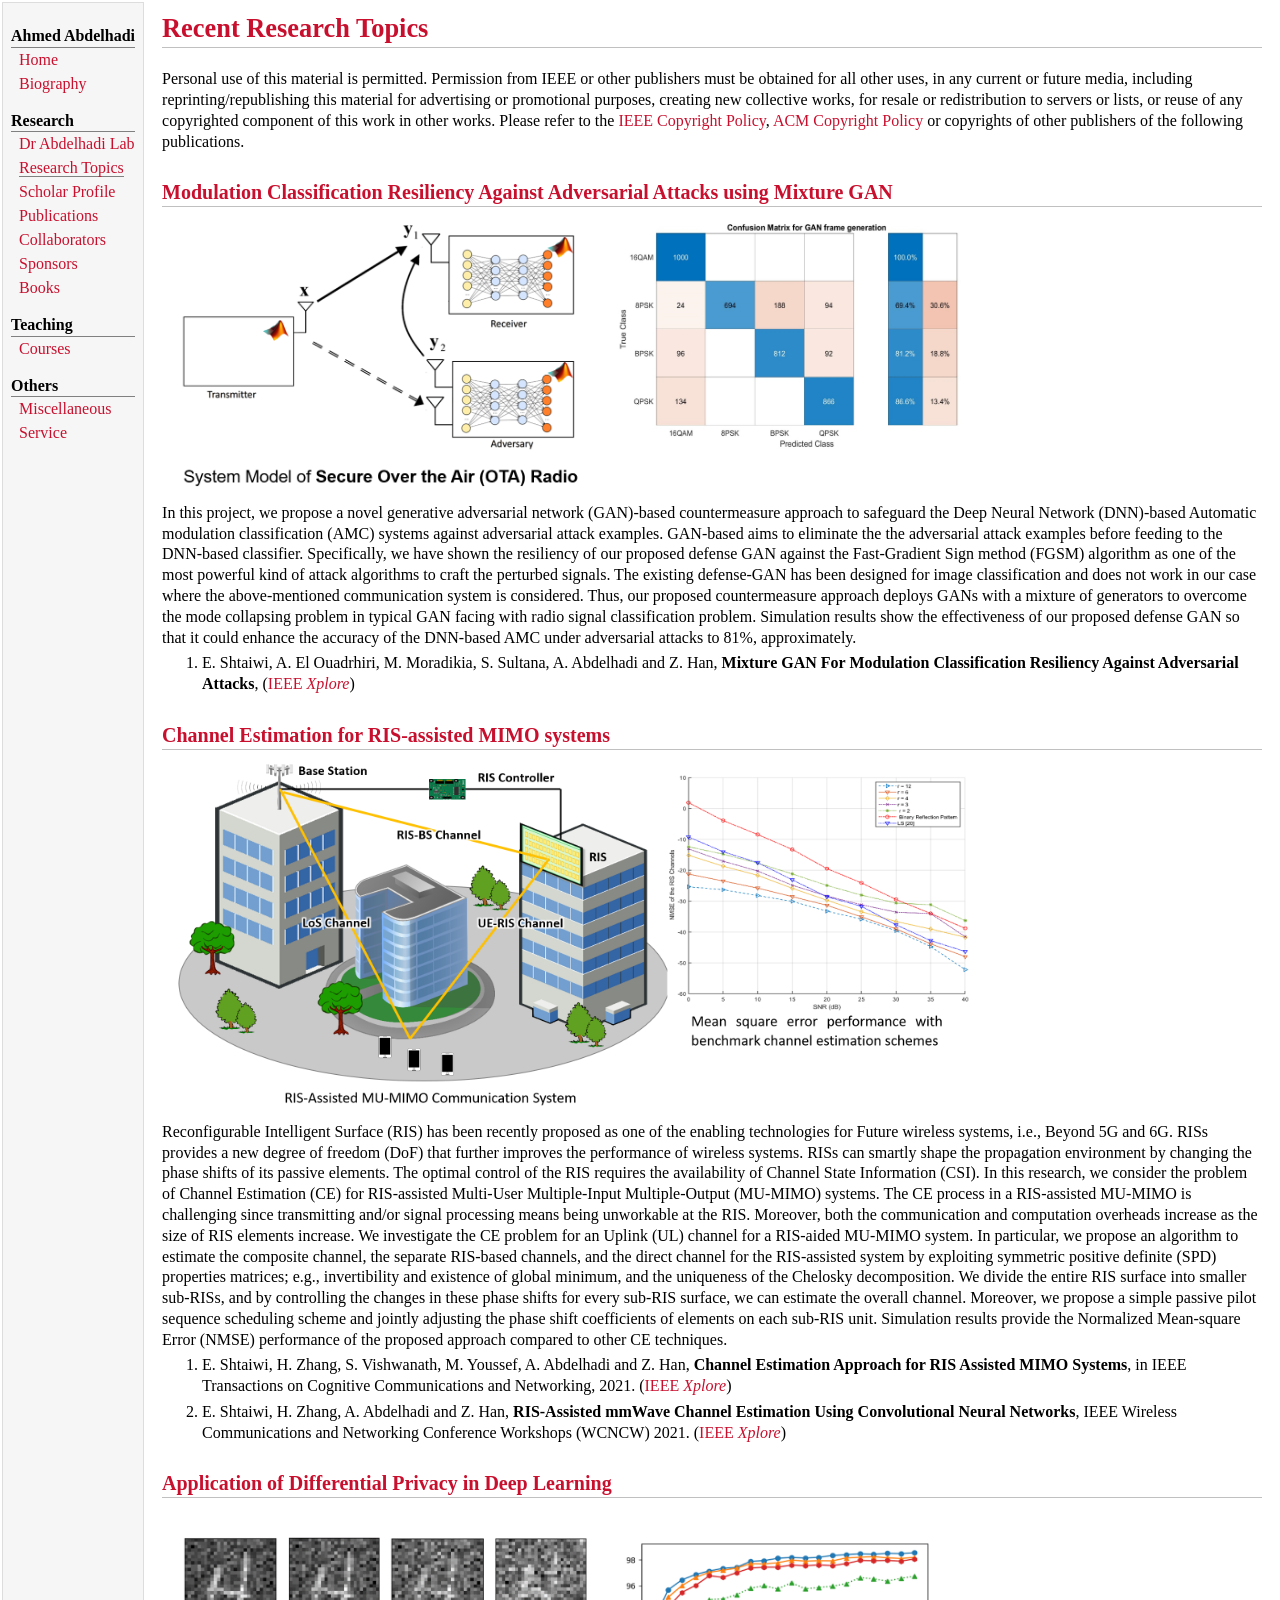
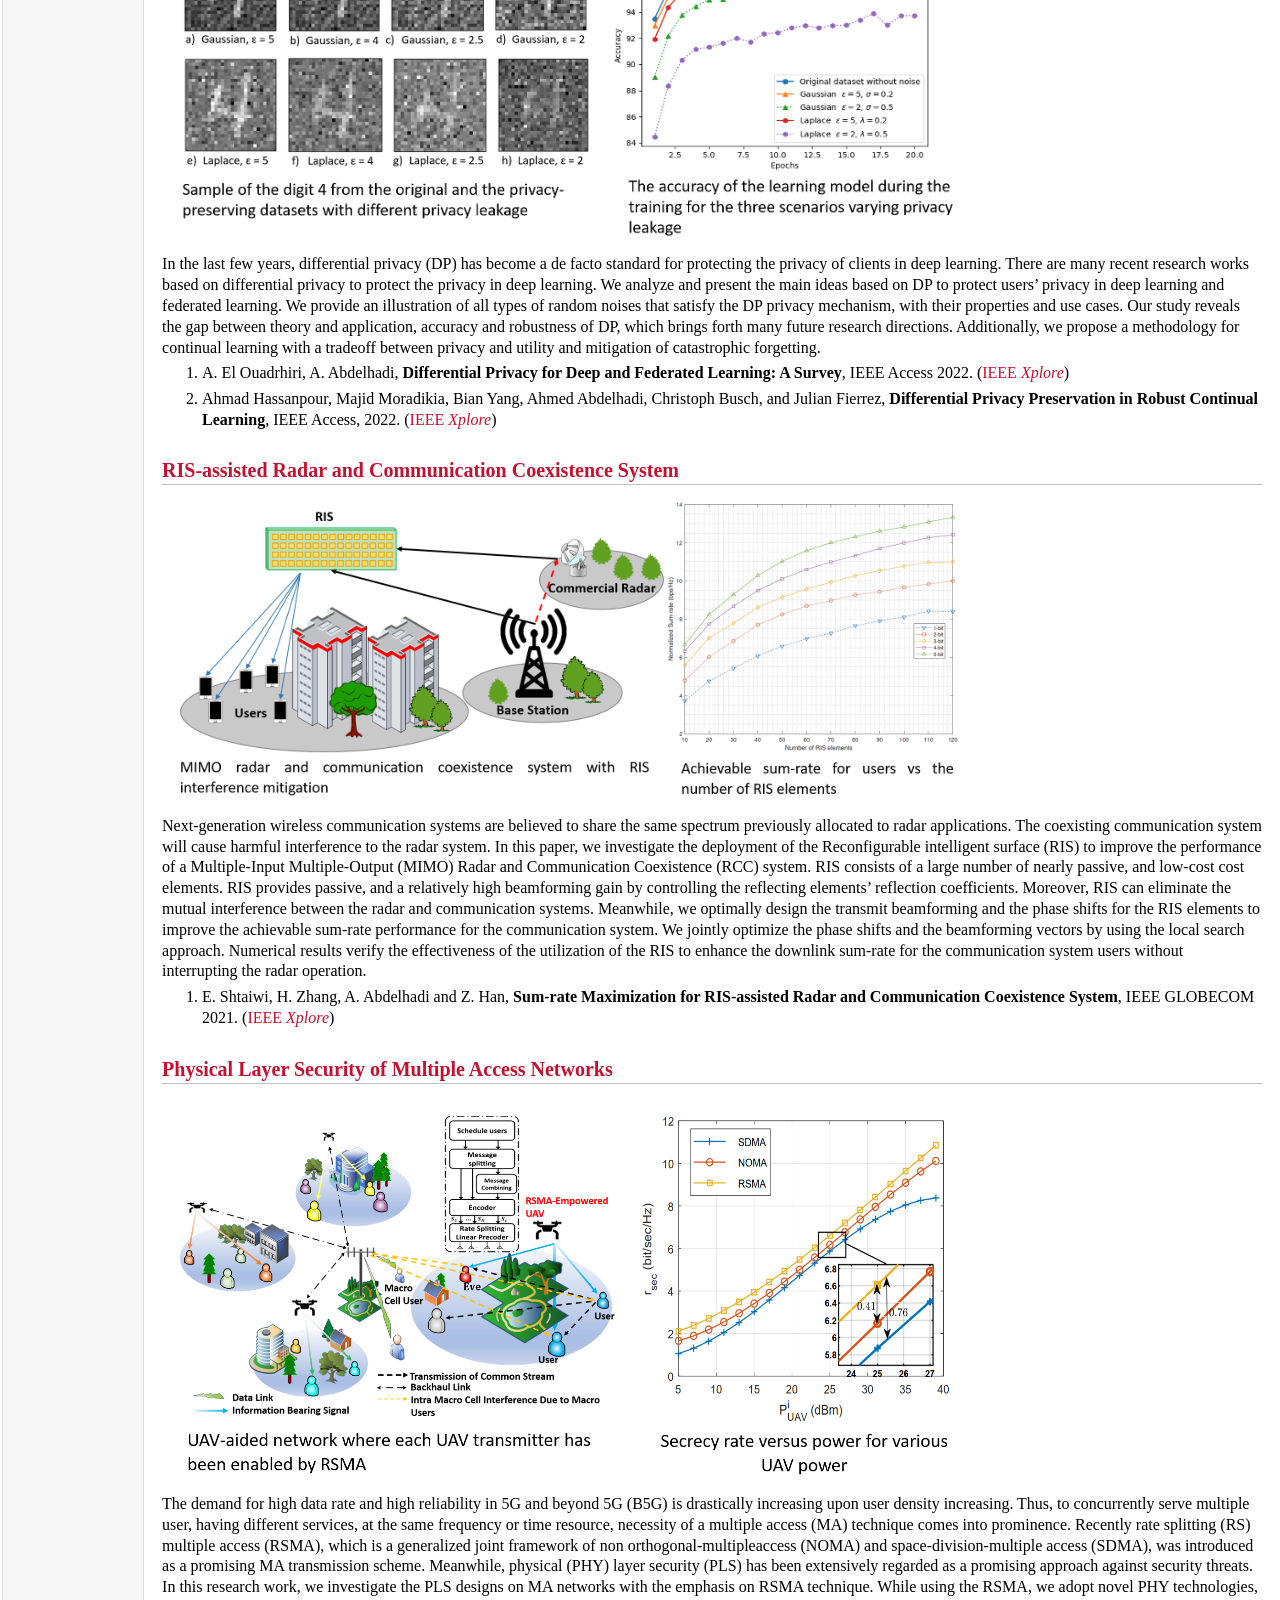
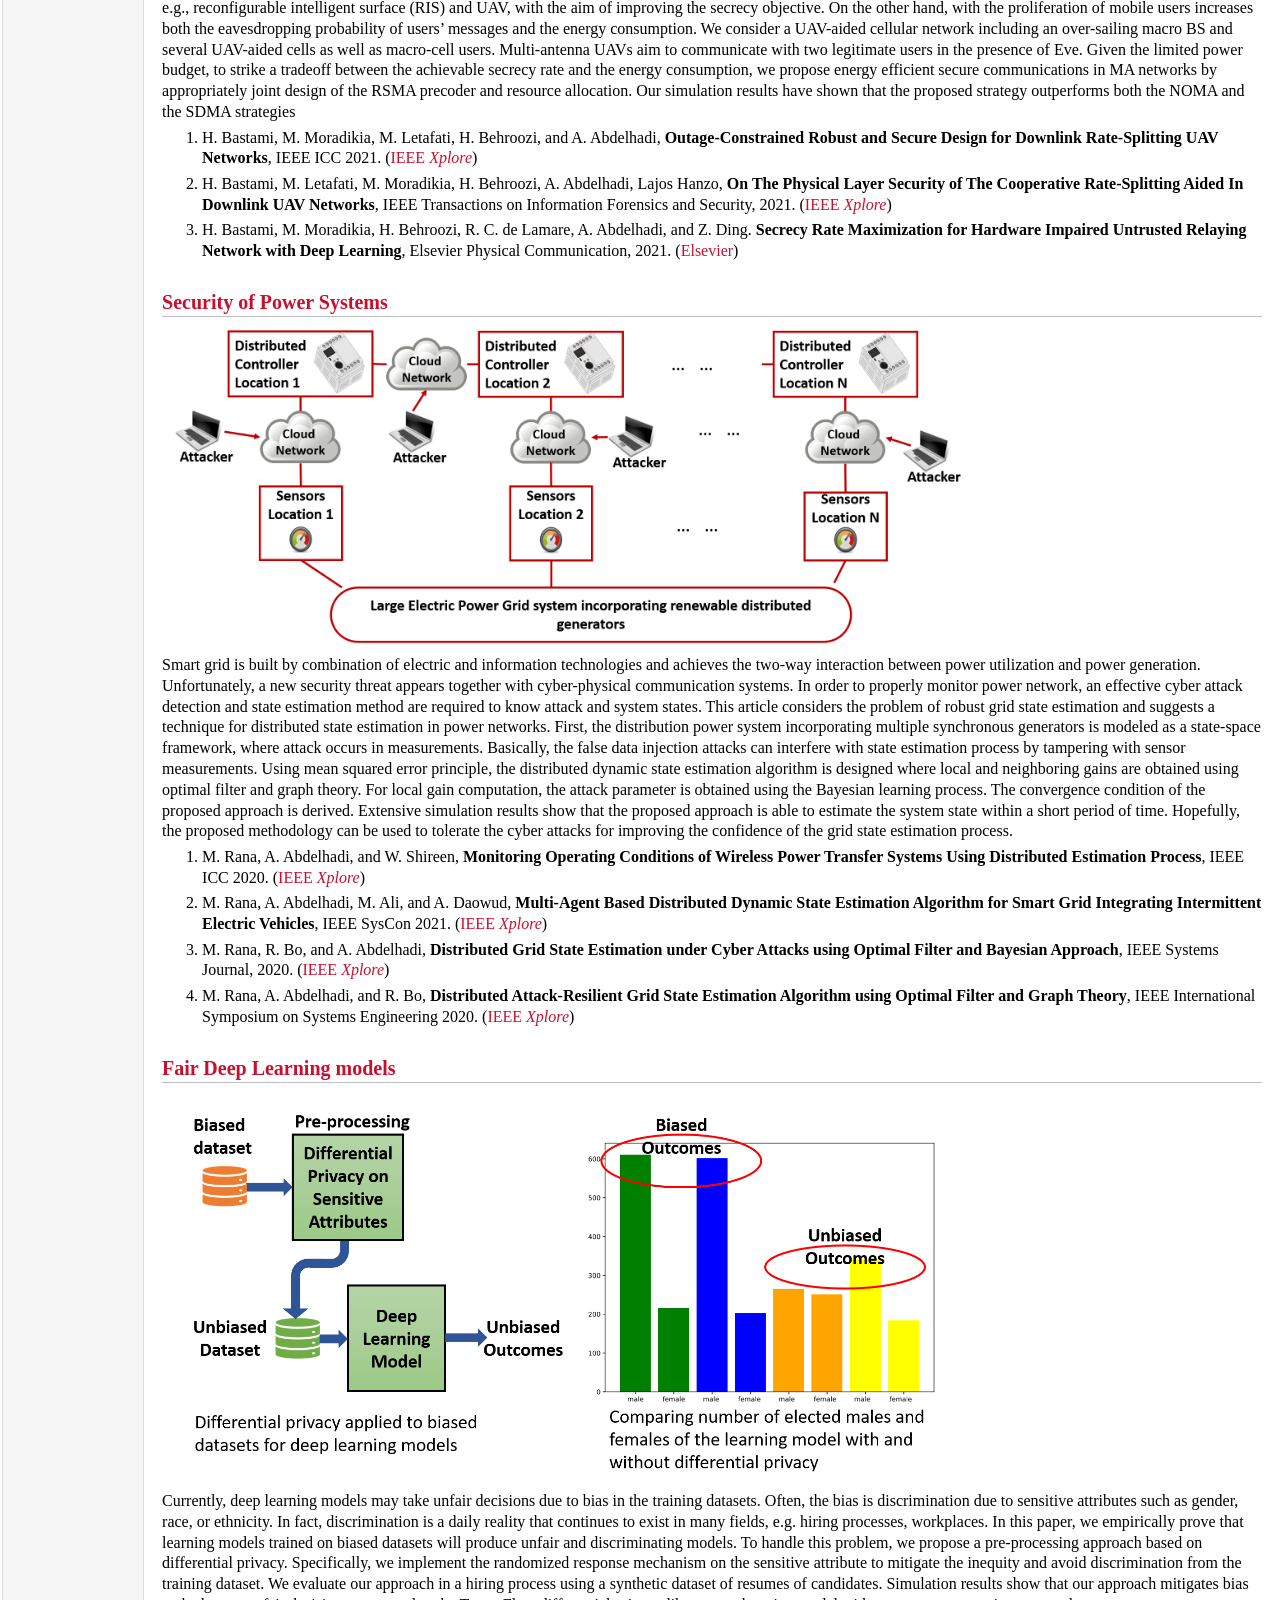
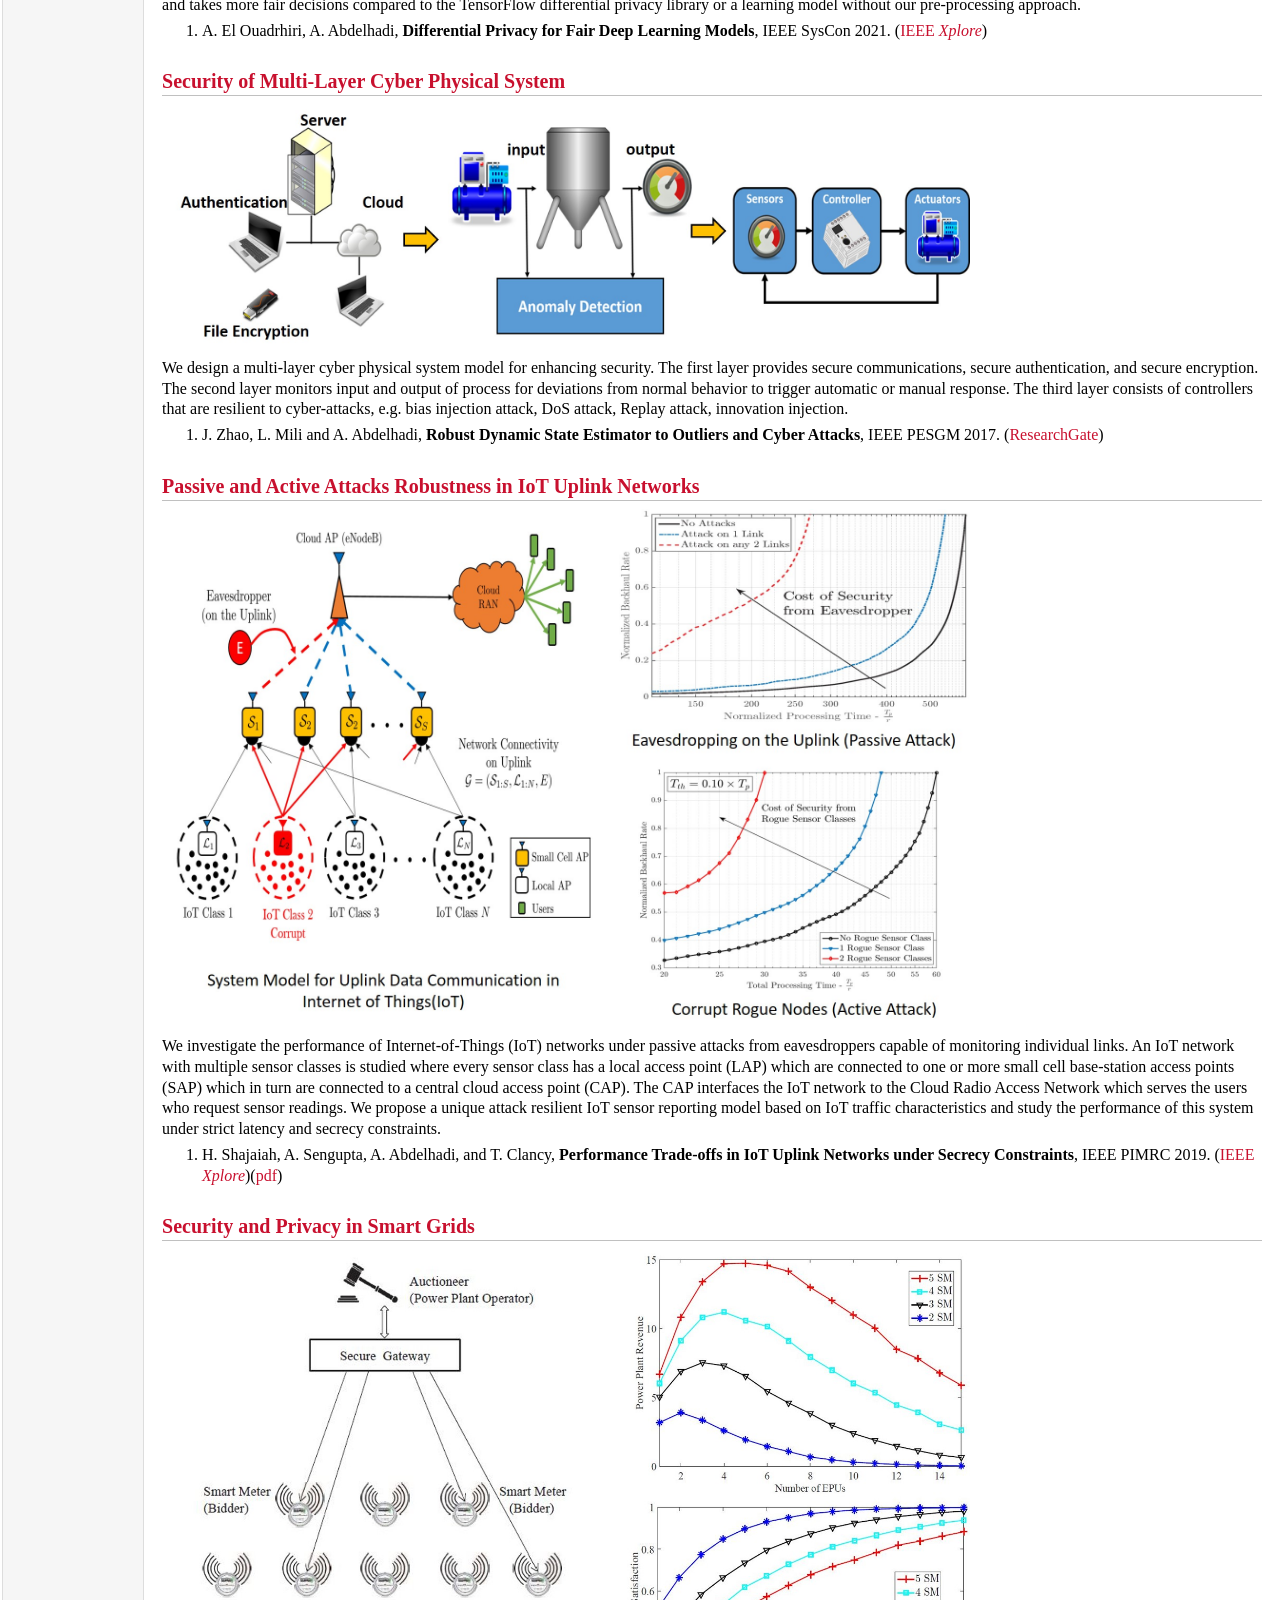
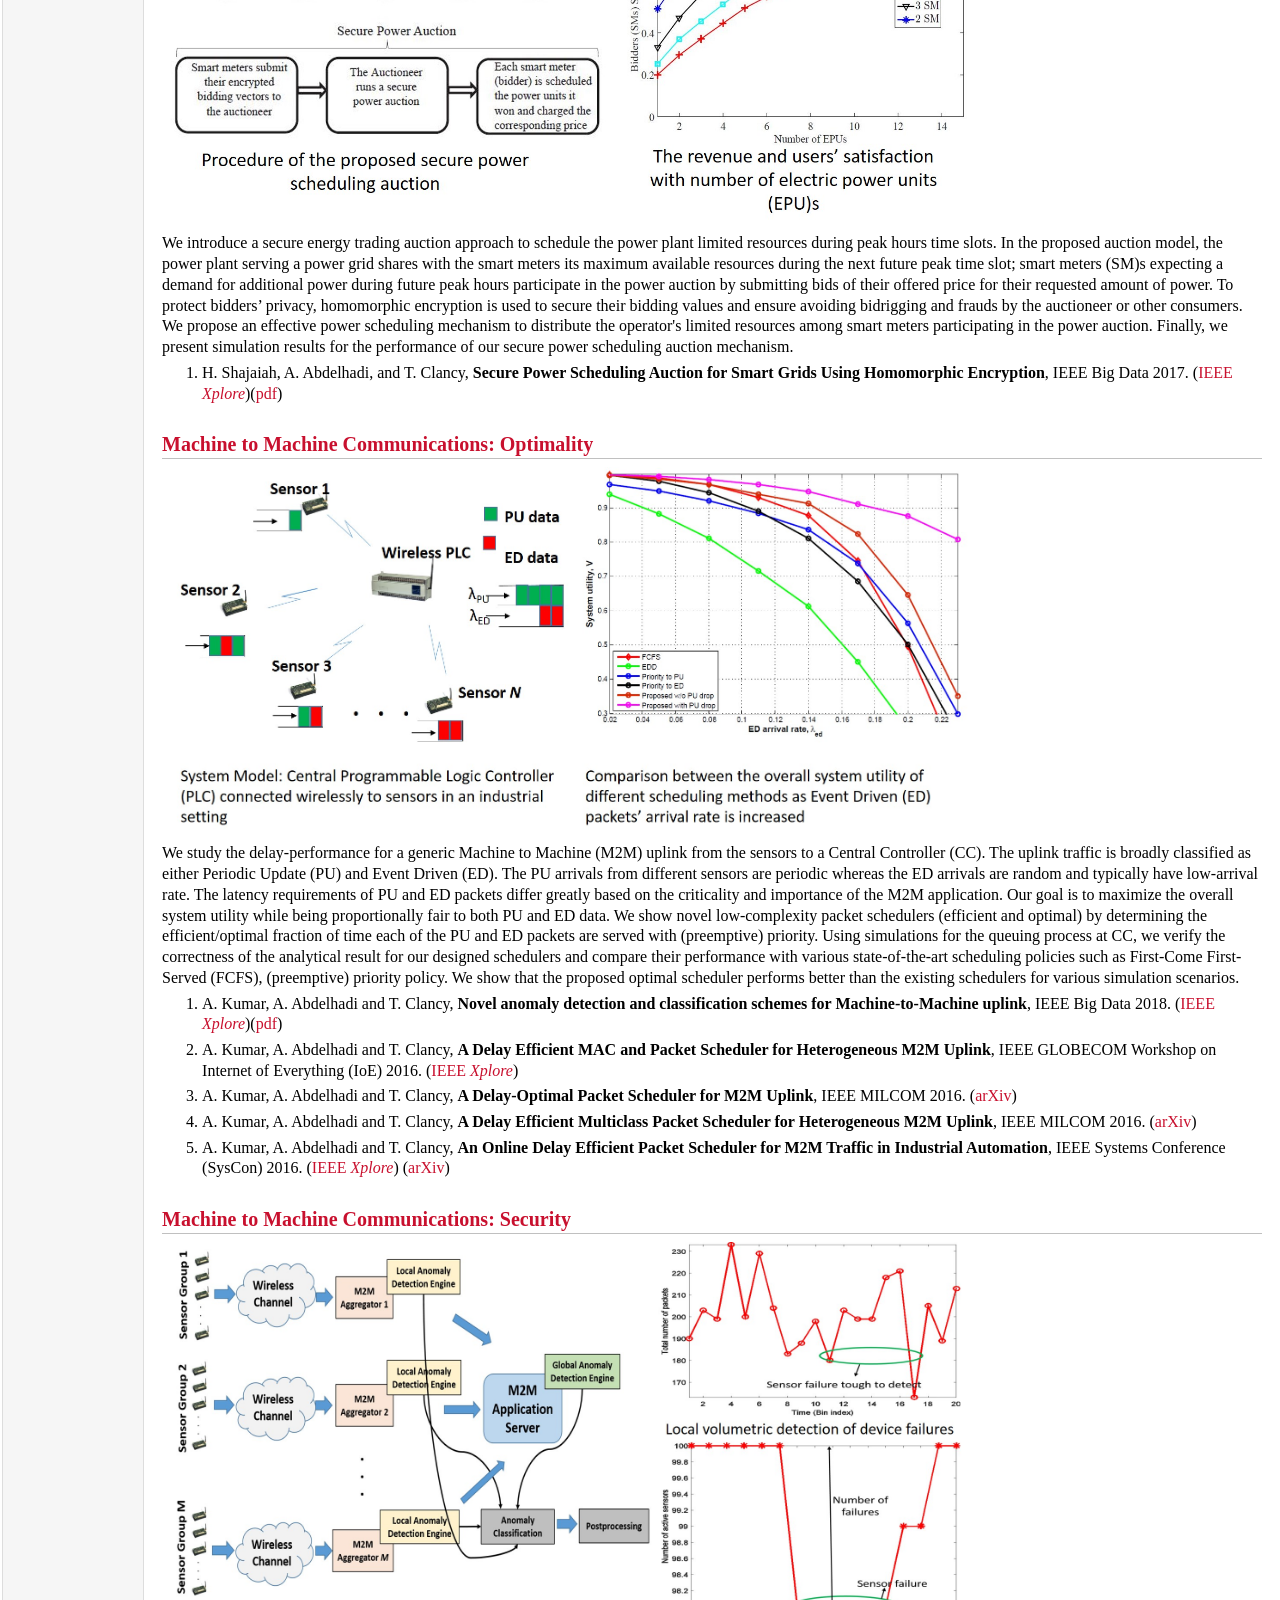
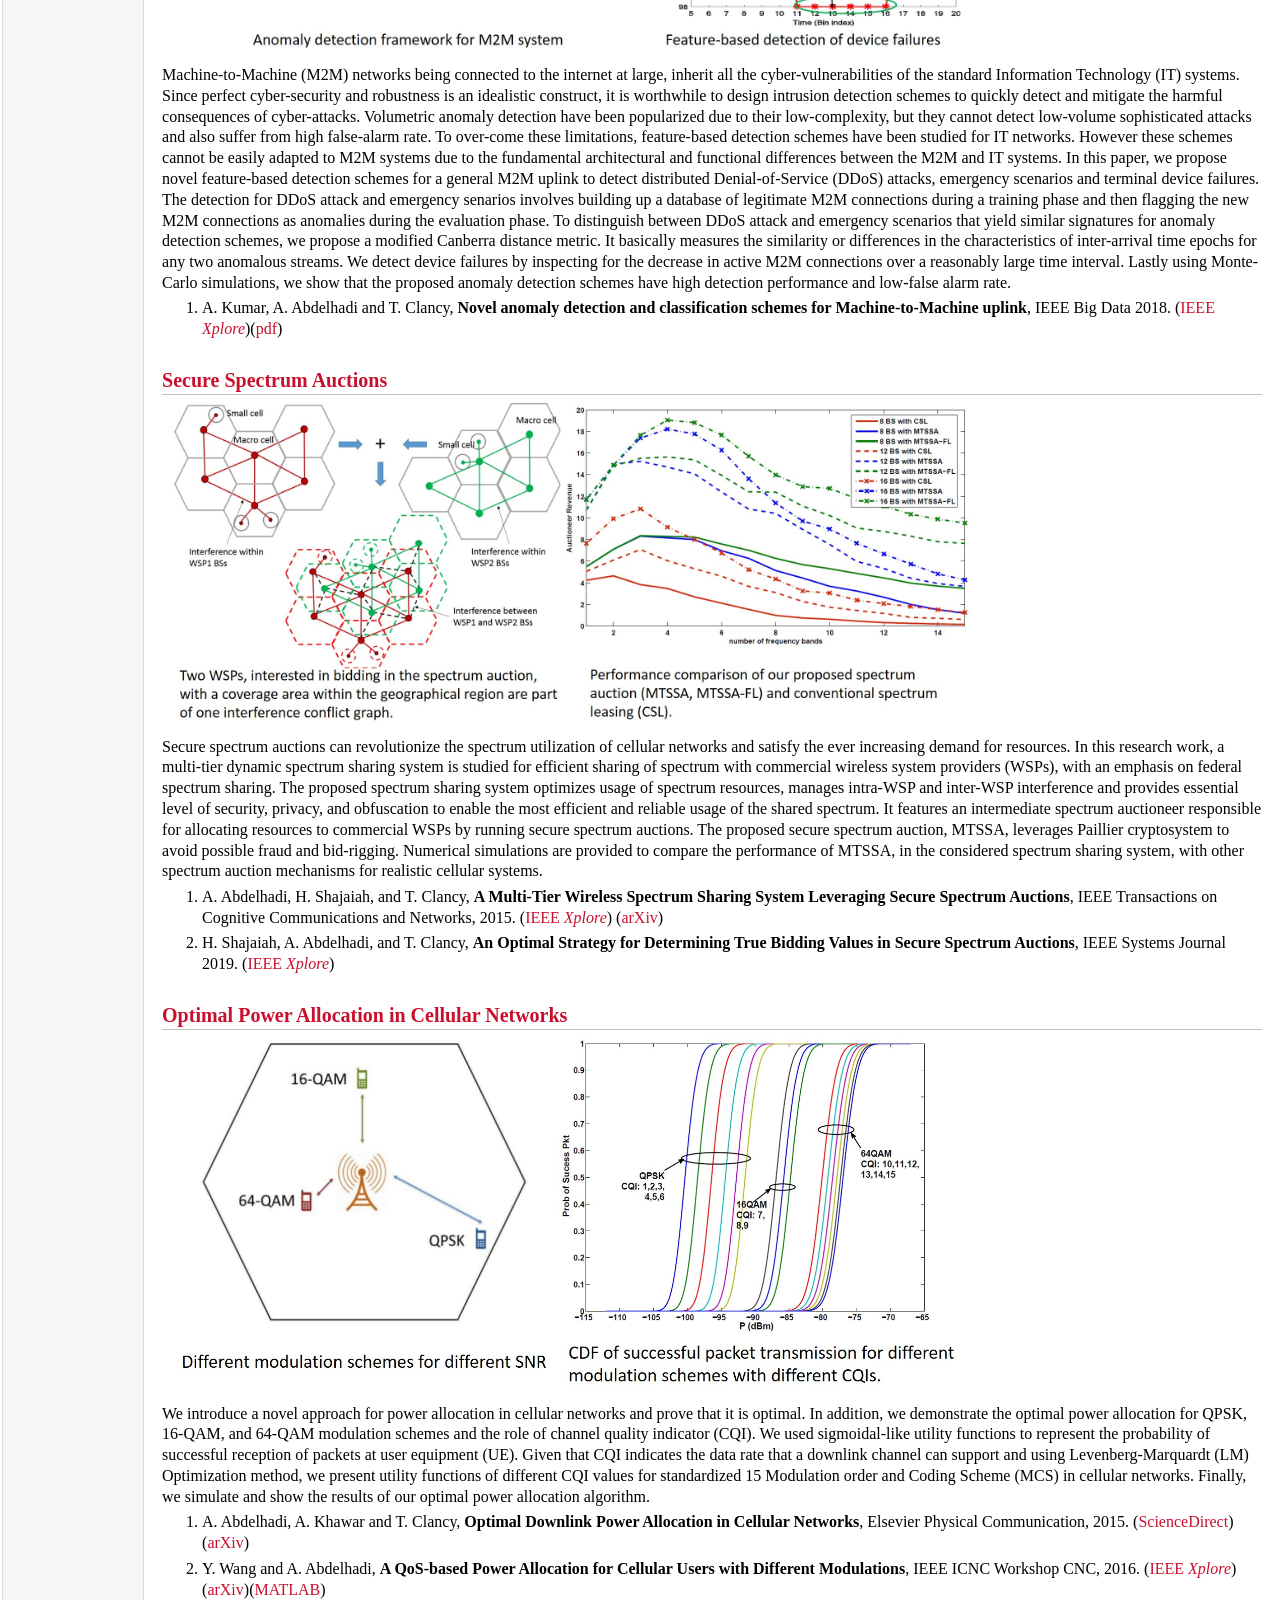
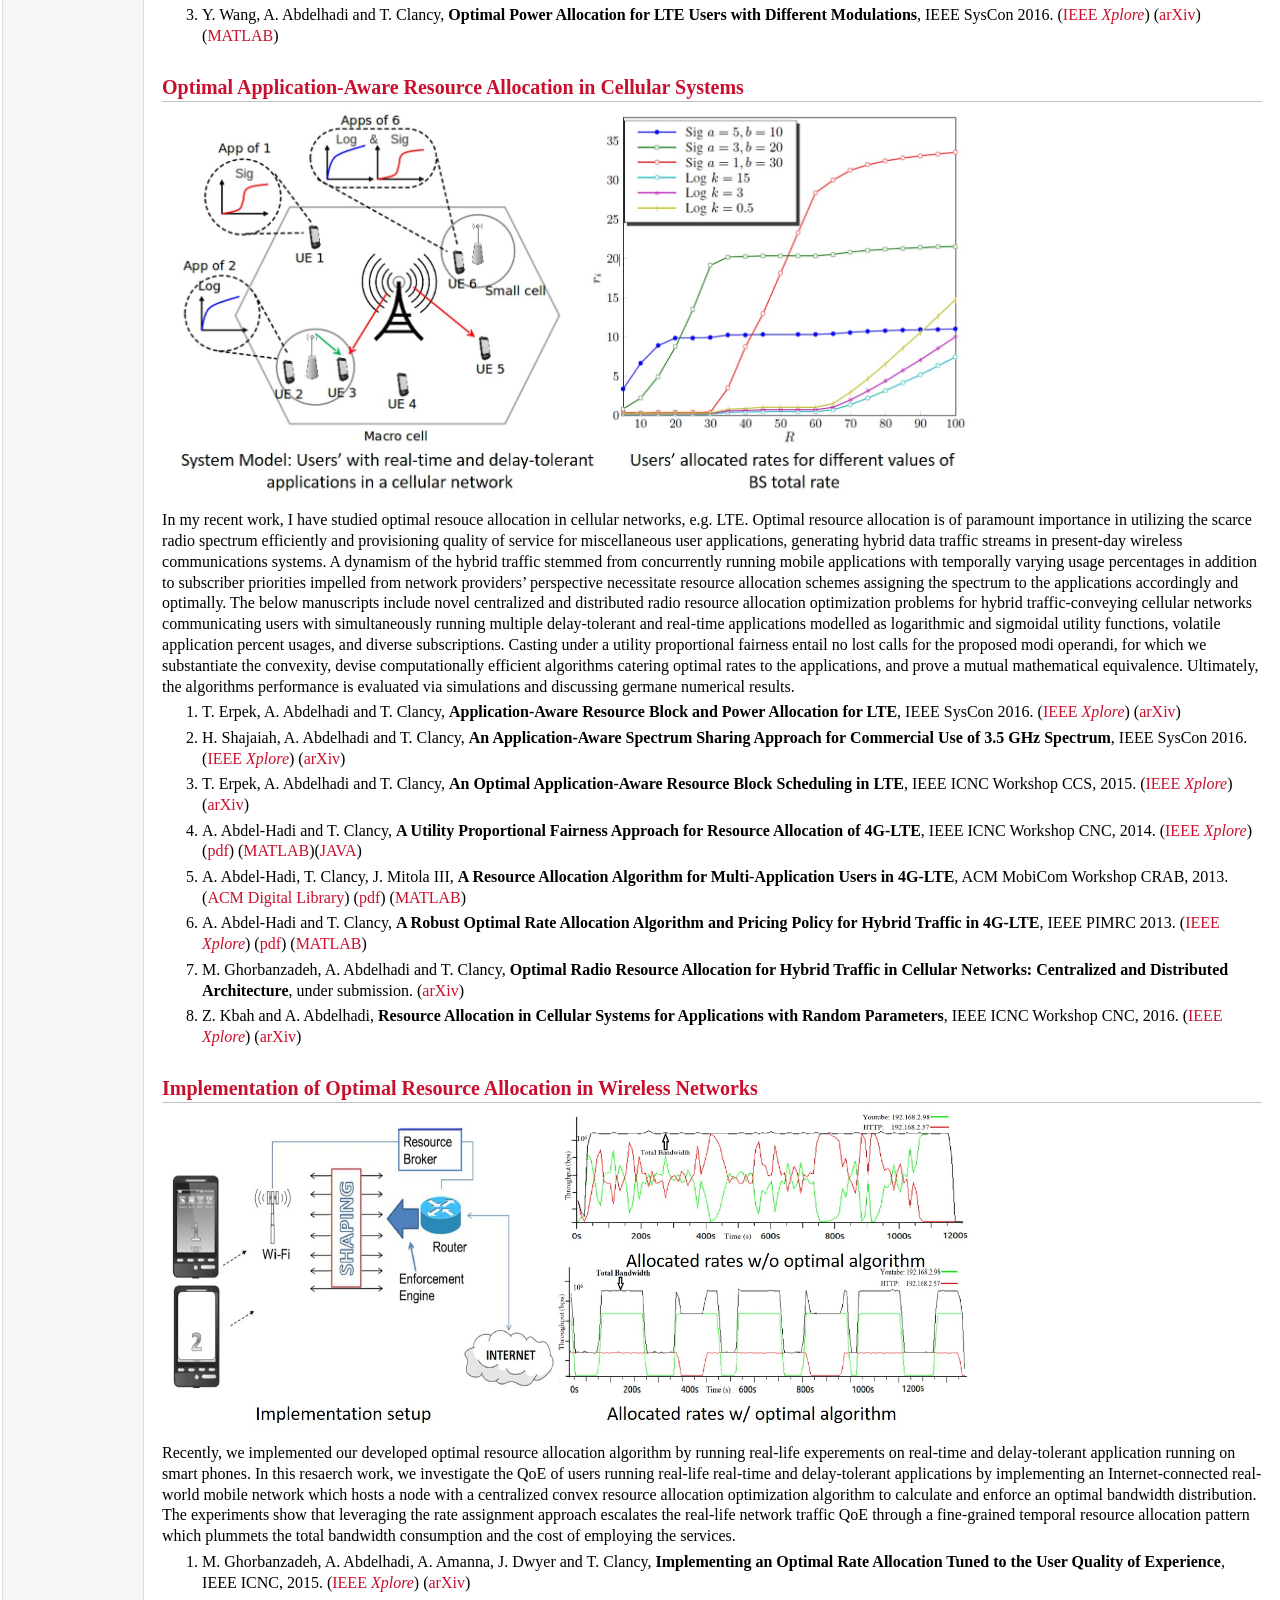
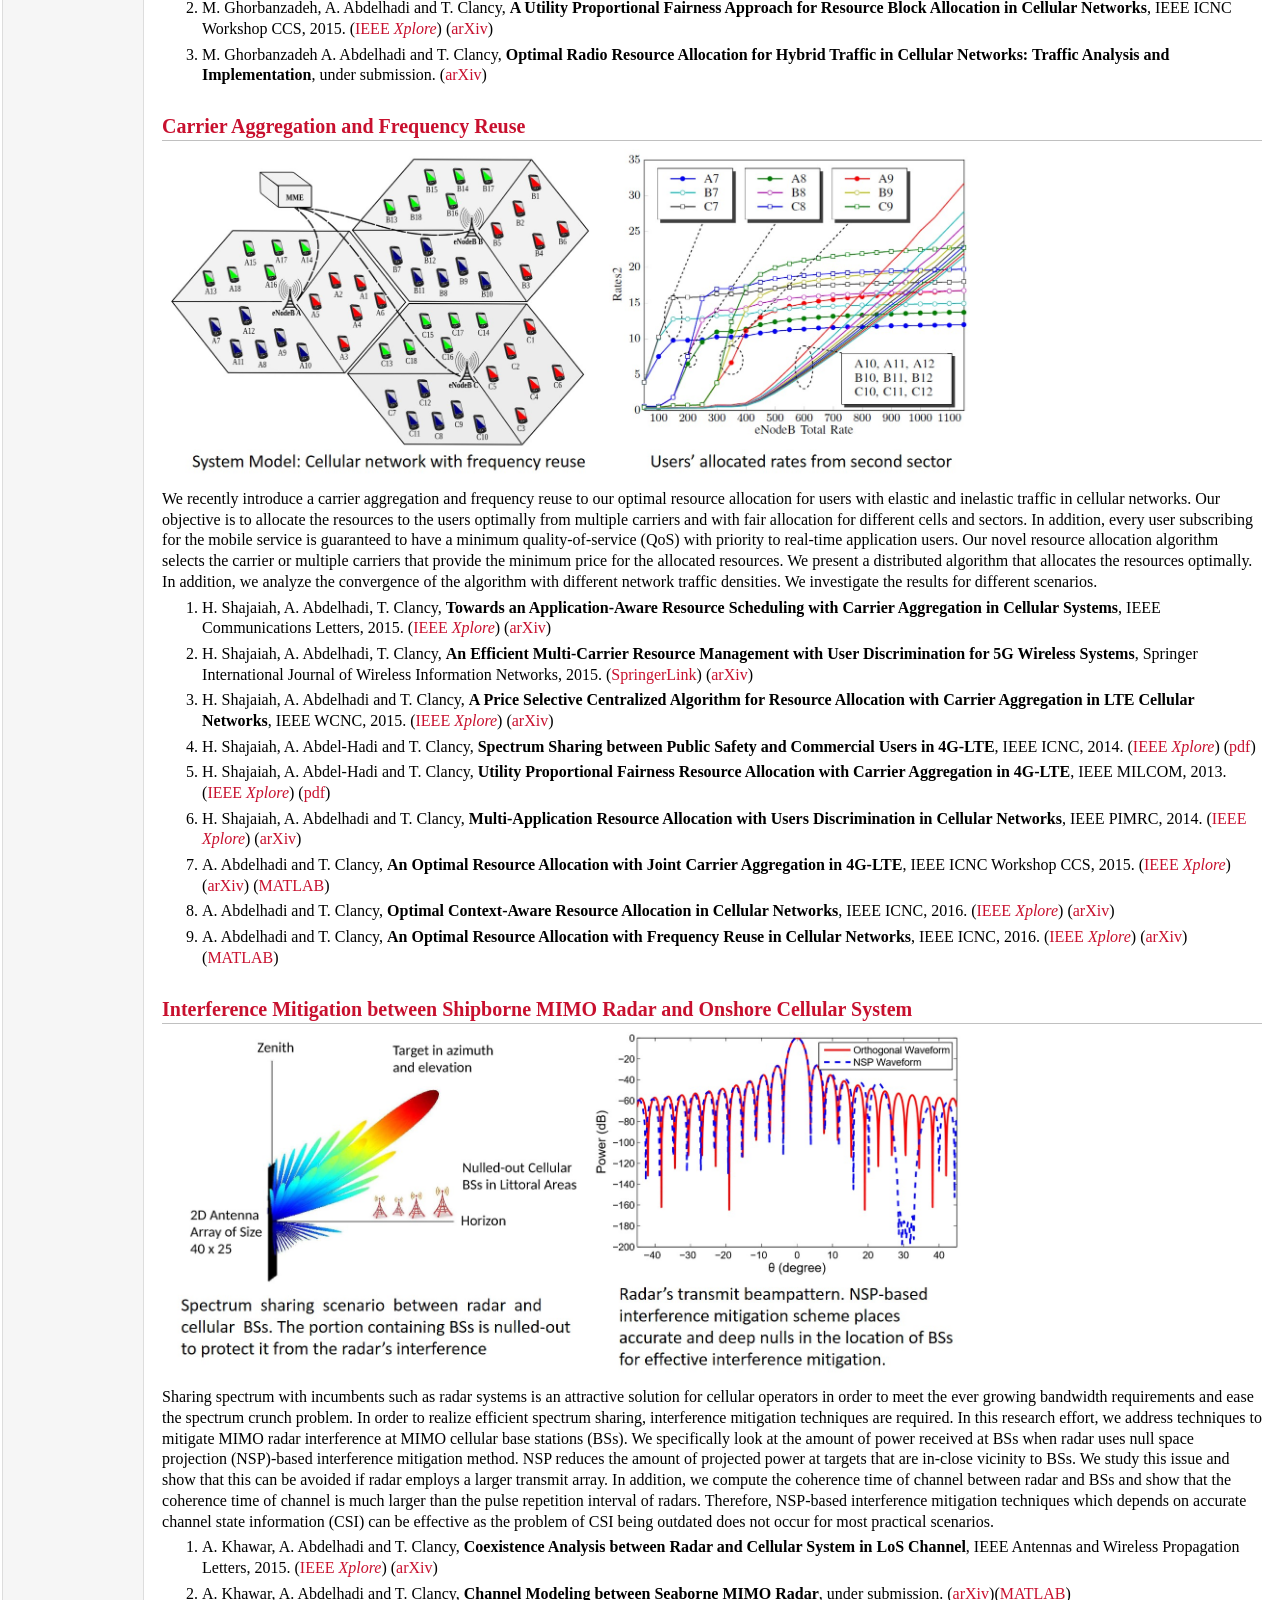
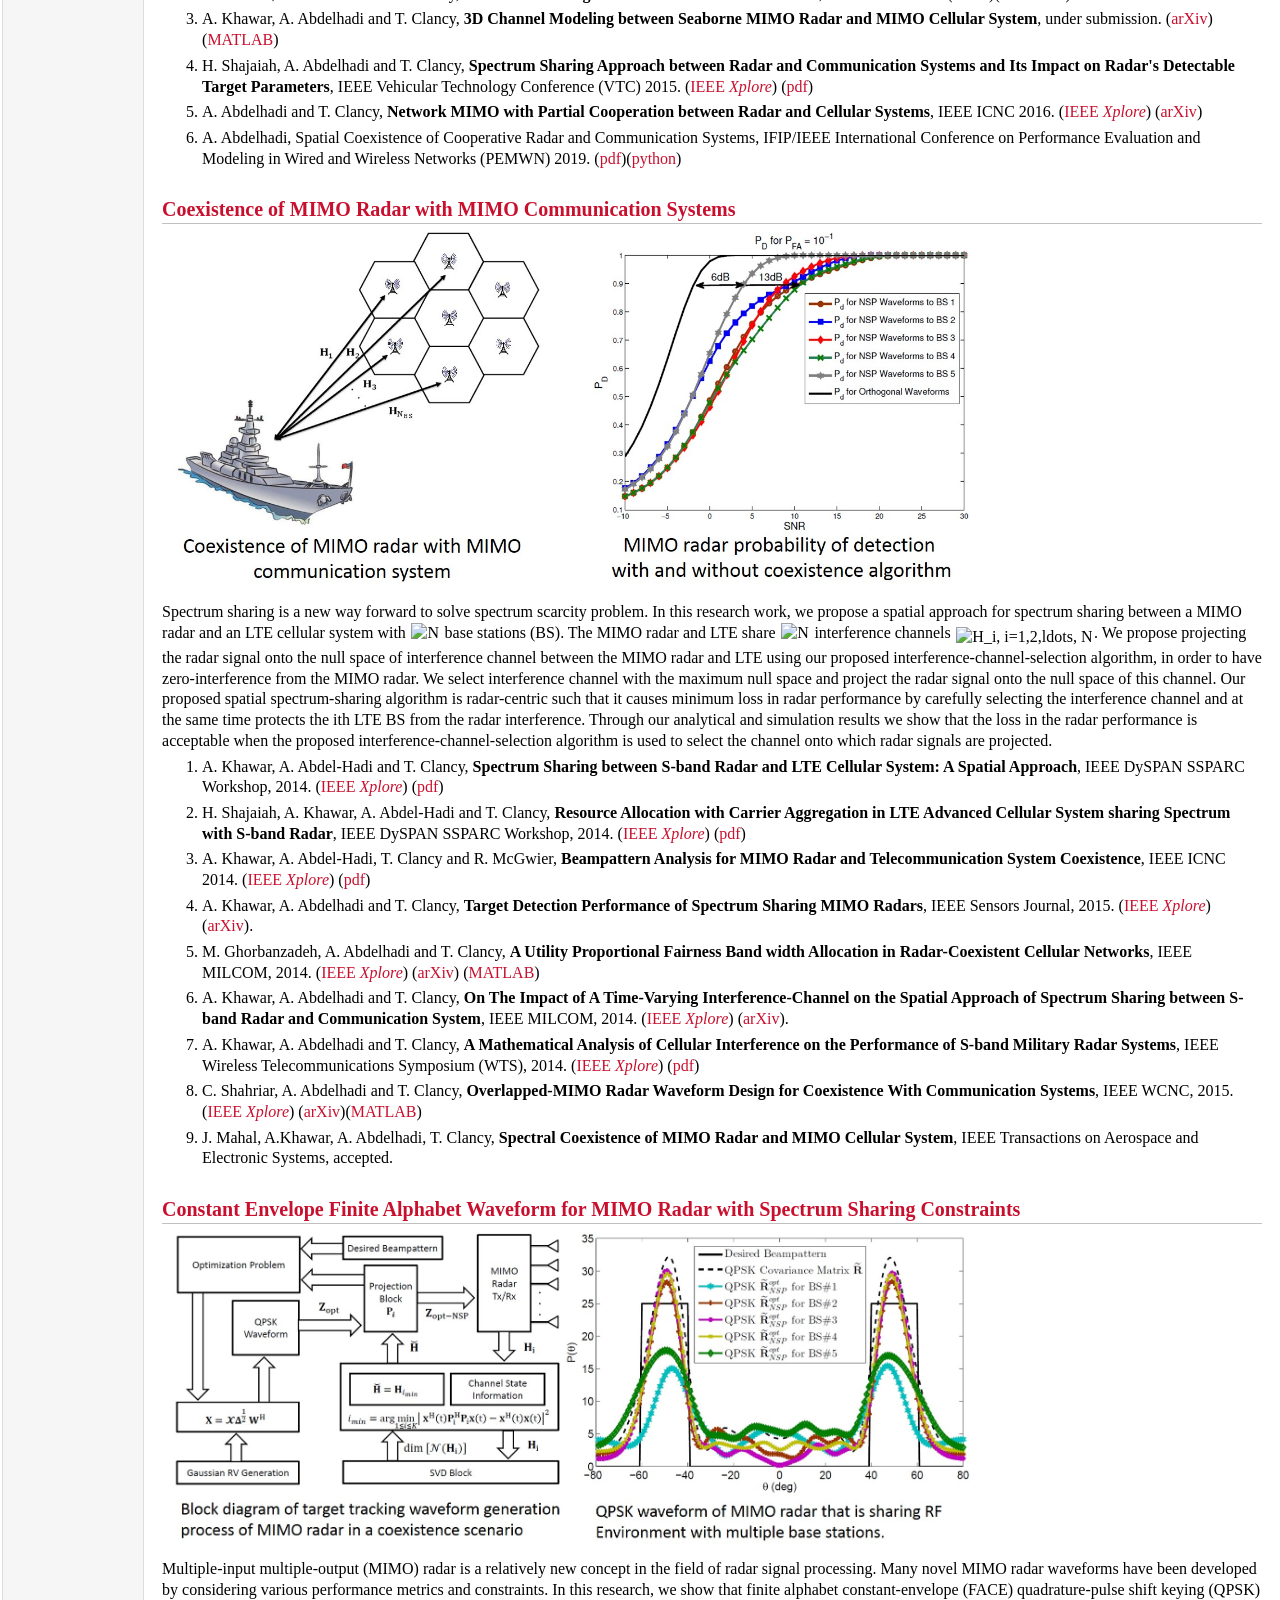
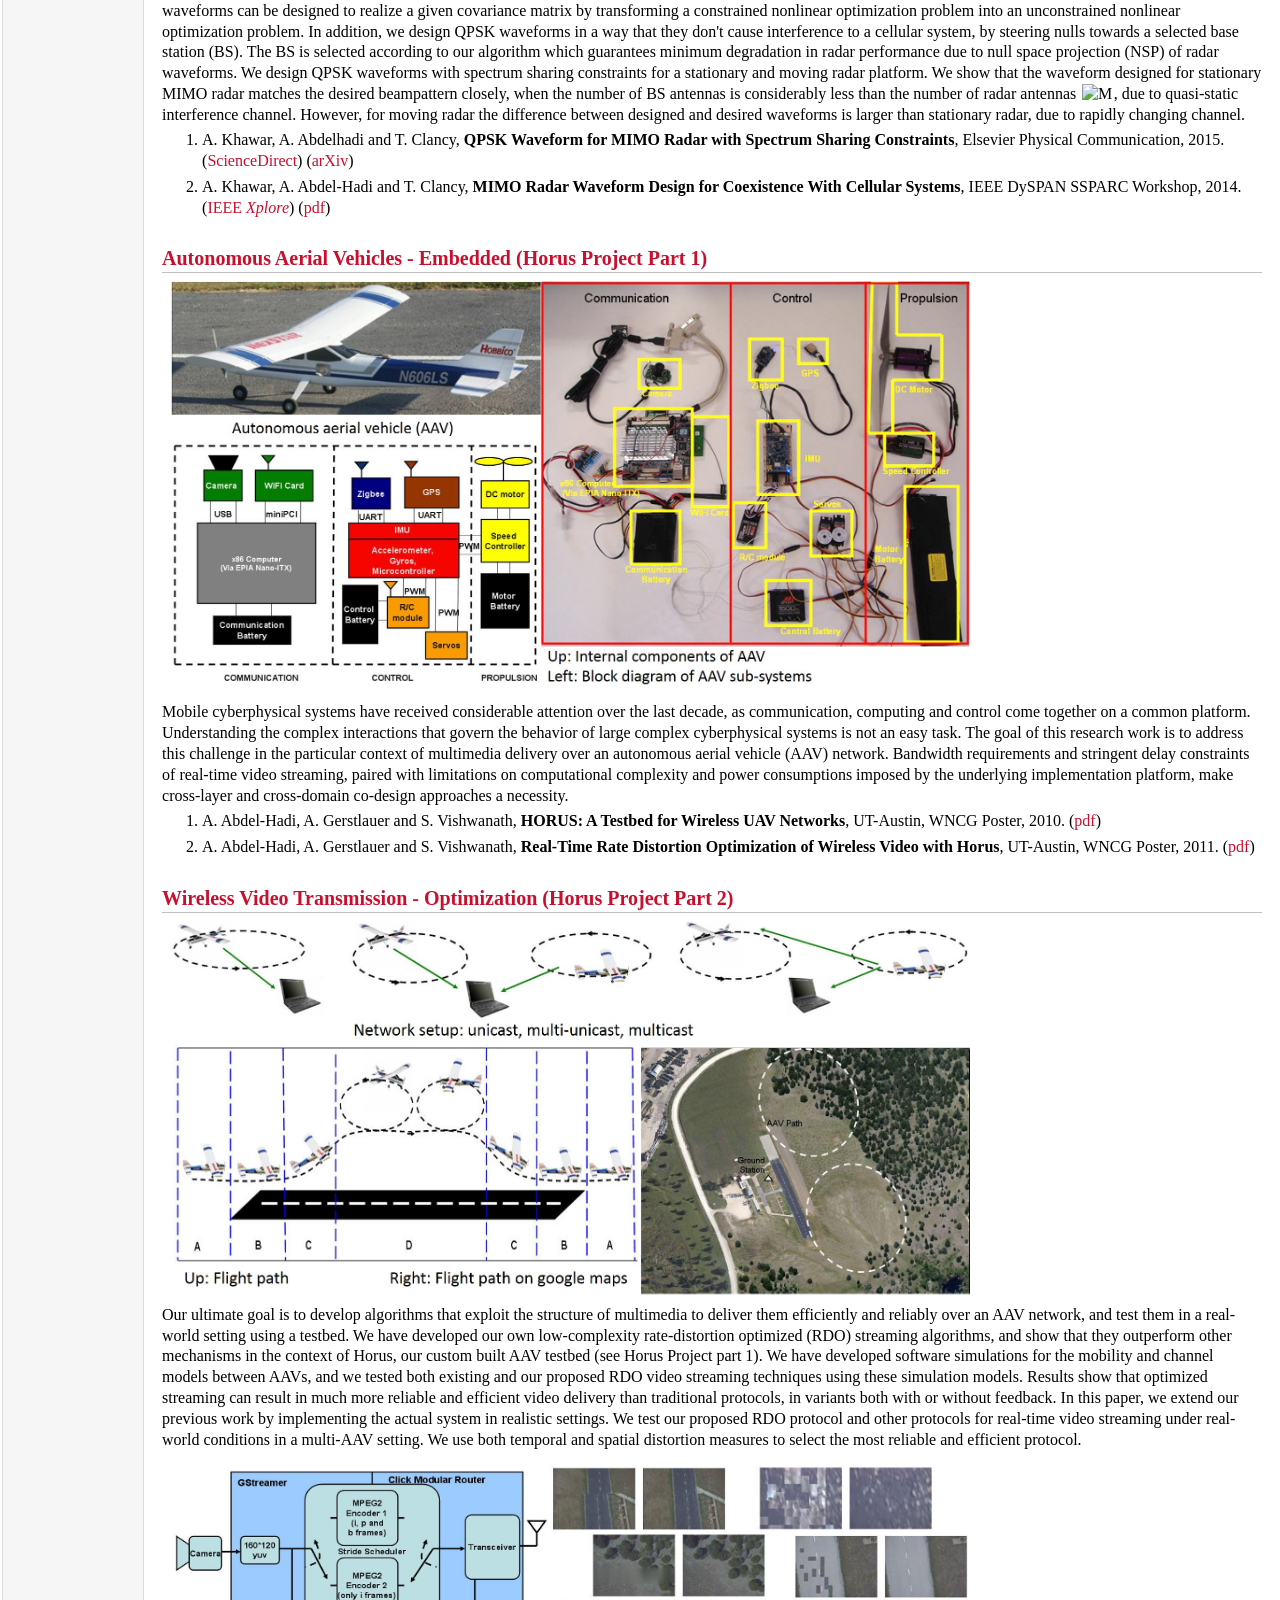
==== commit d2ee4ff1: "Add files via upload" ====
--- a/research_summary.html
+++ b/research_summary.html
@@ -39,7 +39,7 @@
 <td align="left"></td></tr></table>
 <p>In this project, we propose a novel generative adversarial network (GAN)-based countermeasure approach to safeguard the Deep Neural Network (DNN)-based Automatic modulation classification (AMC) systems against adversarial attack examples. GAN-based aims to eliminate the the adversarial attack examples before feeding to the DNN-based classifier. Specifically, we have shown the resiliency of our proposed defense GAN against the Fast-Gradient Sign method (FGSM) algorithm as one of the most powerful kind of attack algorithms to craft the perturbed signals. The existing defense-GAN has been designed for image classification and does not work in our case where the above-mentioned communication system is considered. Thus, our proposed countermeasure approach deploys GANs with a mixture of generators to overcome the mode collapsing problem in typical GAN facing with radio signal classification problem. Simulation results show the effectiveness of our proposed defense GAN so that it could enhance the accuracy of the DNN-based AMC under adversarial attacks to 81%, approximately.</p>
 <ol>
-<li><p>E. Shtaiwi, A. El Ouadrhiri, M. Moradikia, S. Sultana, A. Abdelhadi and Z. Han, <b>Mixture GAN For Modulation Classification Resiliency Against Adversarial Attacks</b>, under submission.</p>
+<li><p>E. Shtaiwi, A. El Ouadrhiri, M. Moradikia, S. Sultana, A. Abdelhadi and Z. Han, <b>Mixture GAN For Modulation Classification Resiliency Against Adversarial Attacks</b>, (<a href="https://ieeexplore.ieee.org/document/10001138">IEEE <i>Xplore</i></a>)</p>
 </li>
 </ol>
 <h2>Channel Estimation for RIS-assisted MIMO systems</h2>
@@ -345,7 +345,7 @@
 </ol>
 <div id="footer">
 <div id="footer-text">
-Page generated 2026-05-30 22:48:40 CDT, by <a href="http://jemdoc.jaboc.net/">jemdoc</a>.
+Page generated 2026-08-20 12:29:43 CDT, by <a href="http://jemdoc.jaboc.net/">jemdoc</a>.
 </div>
 </div>
 </td>
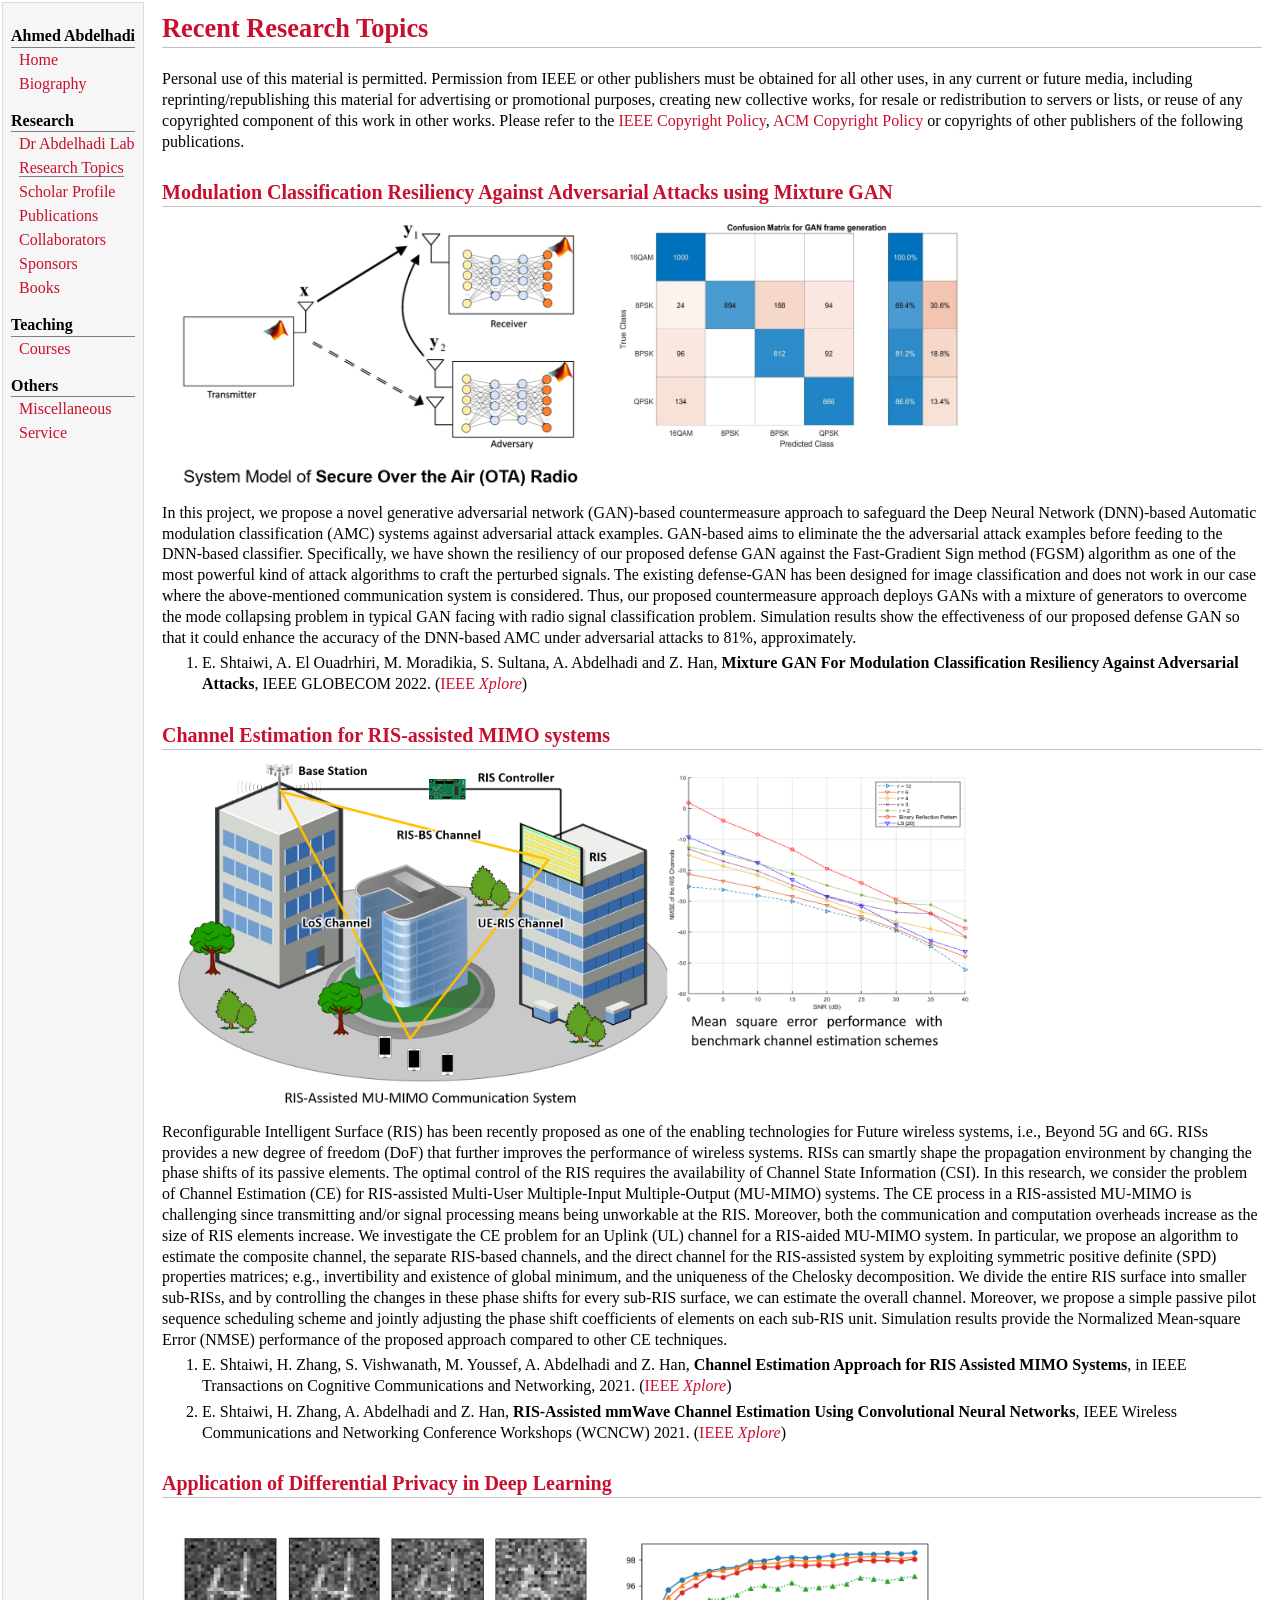
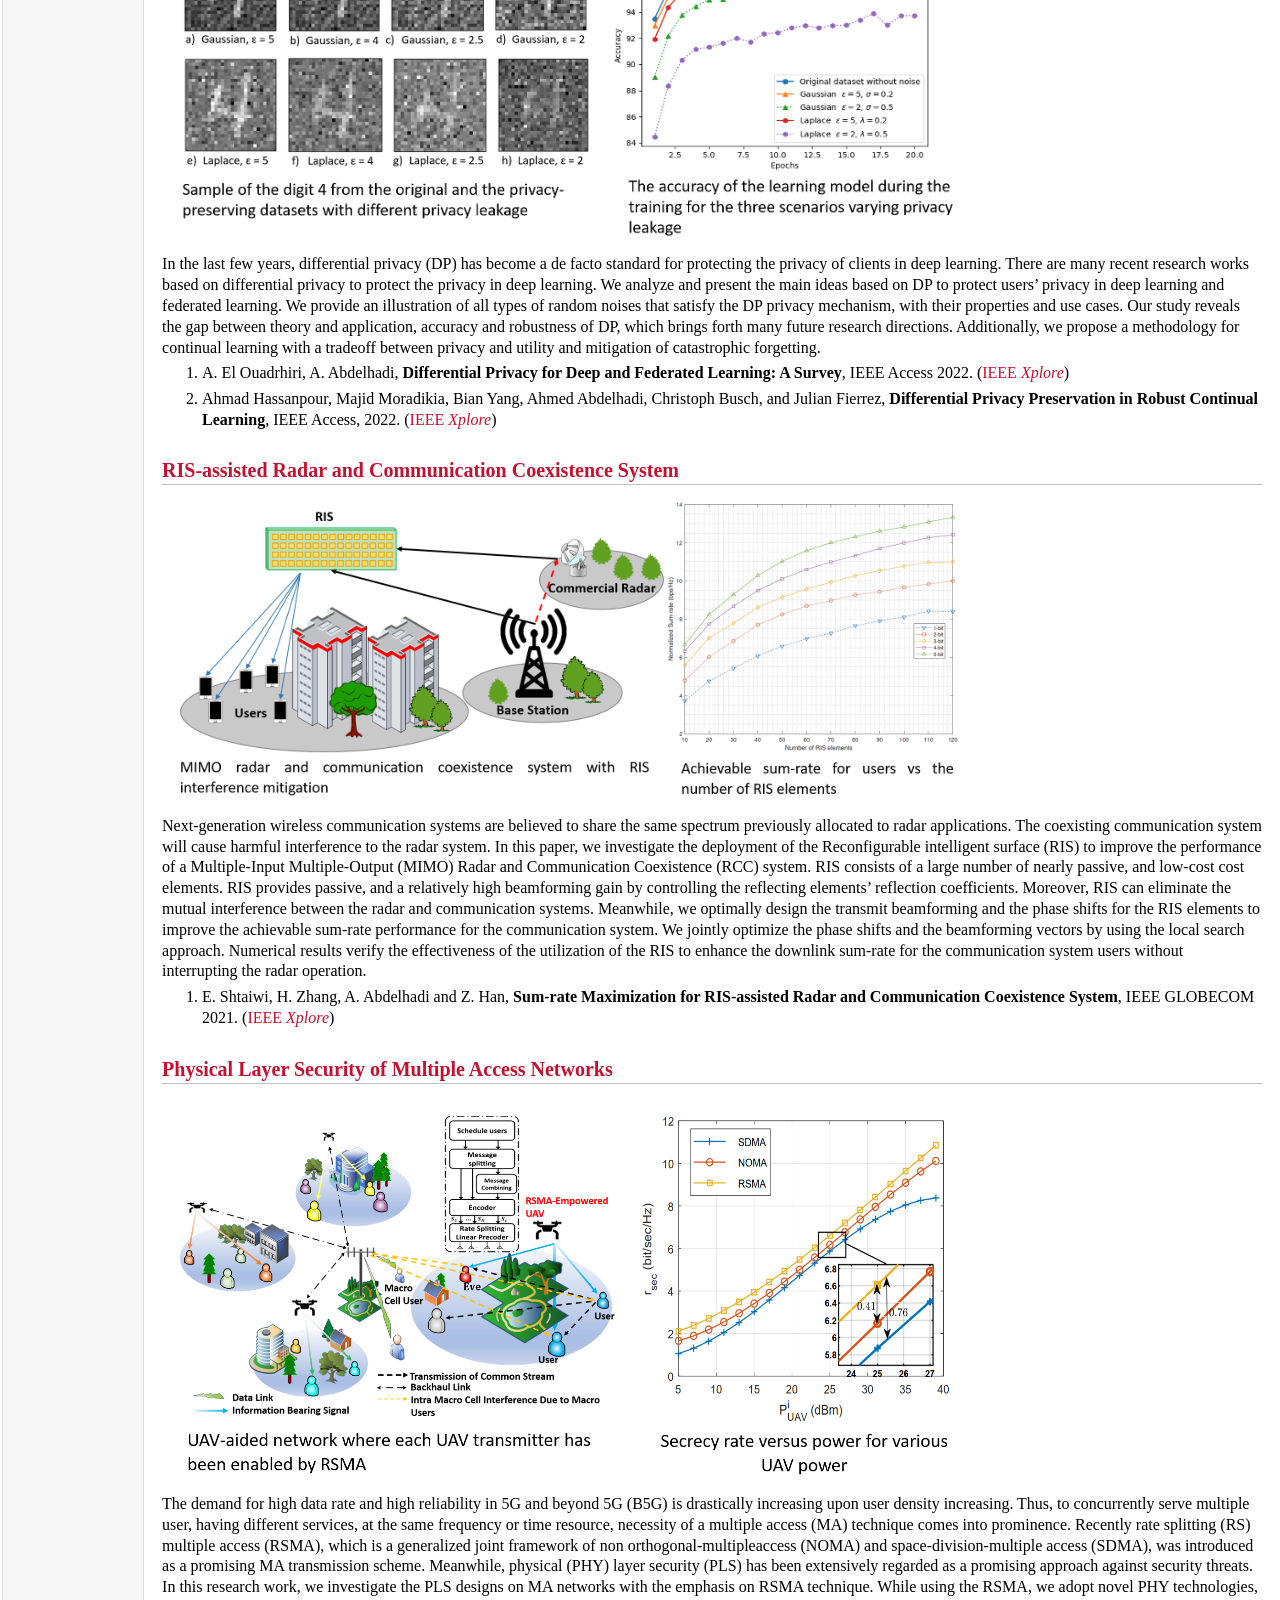
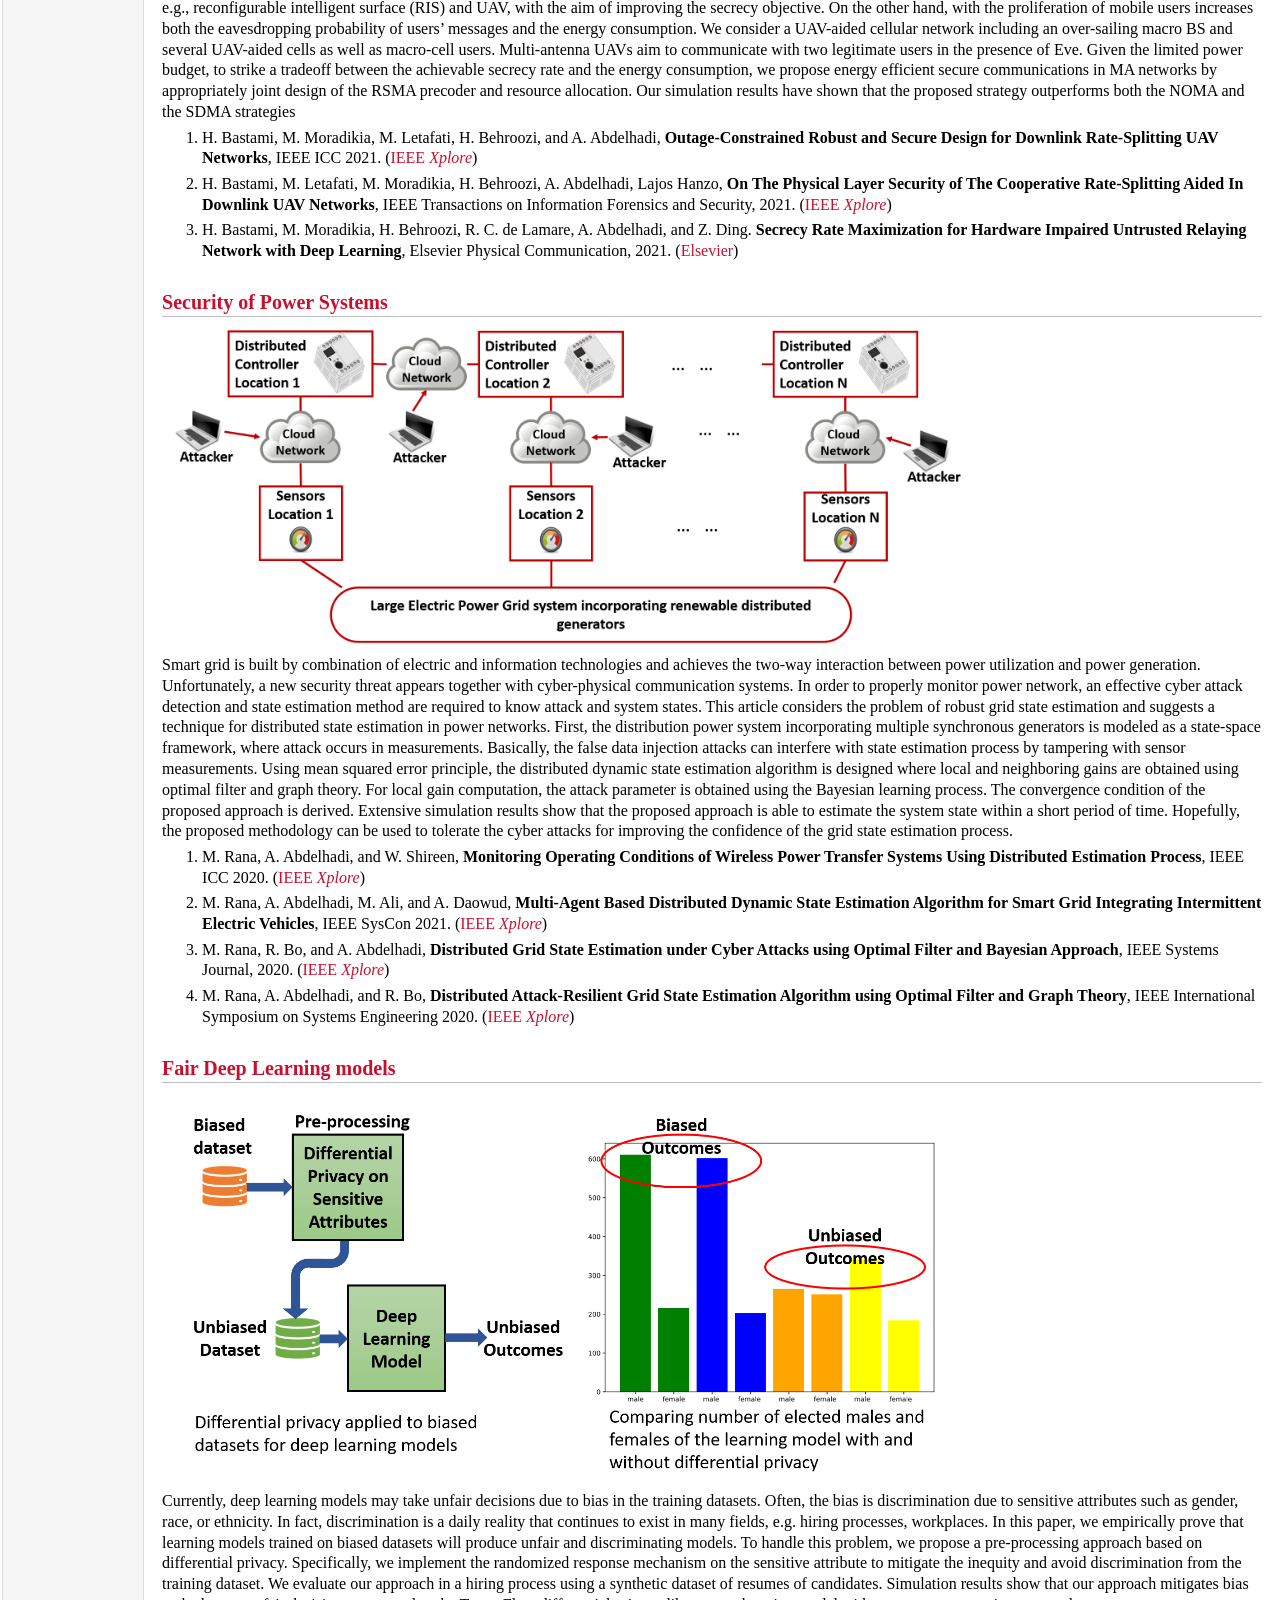
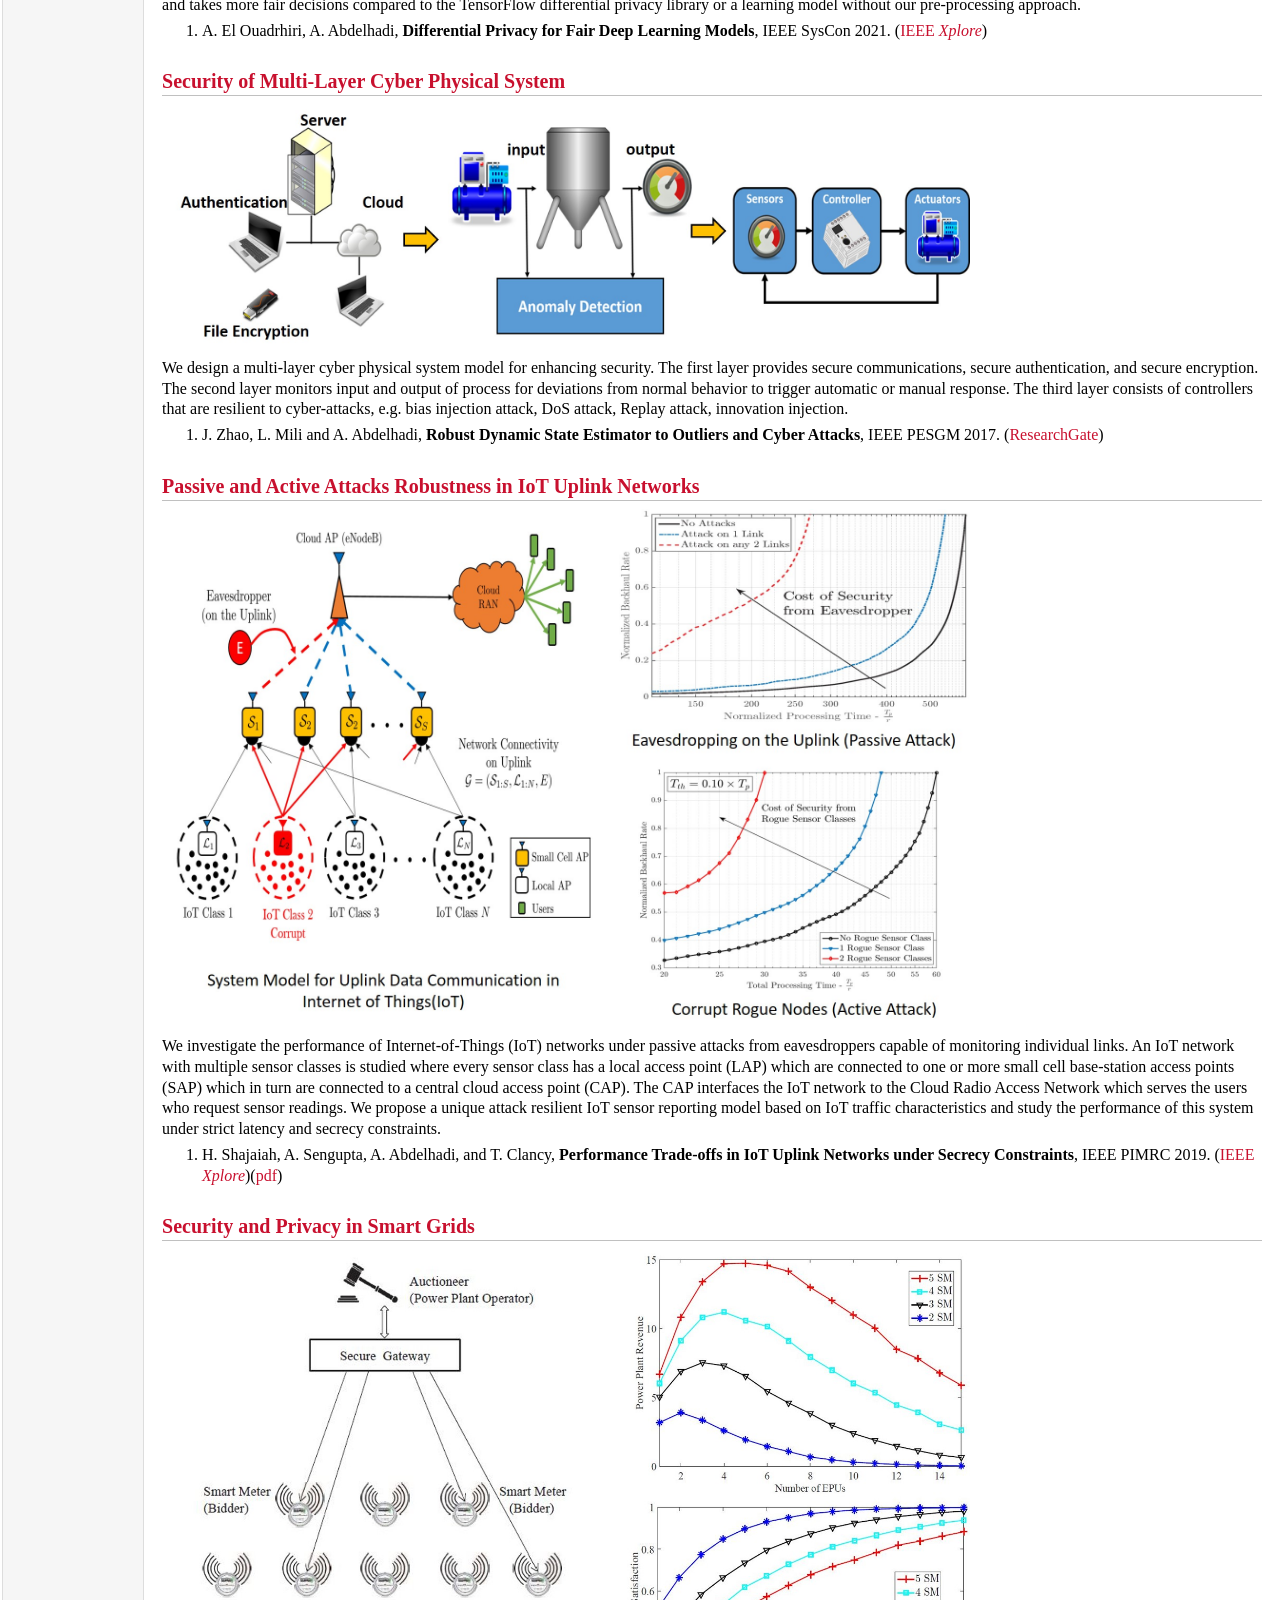
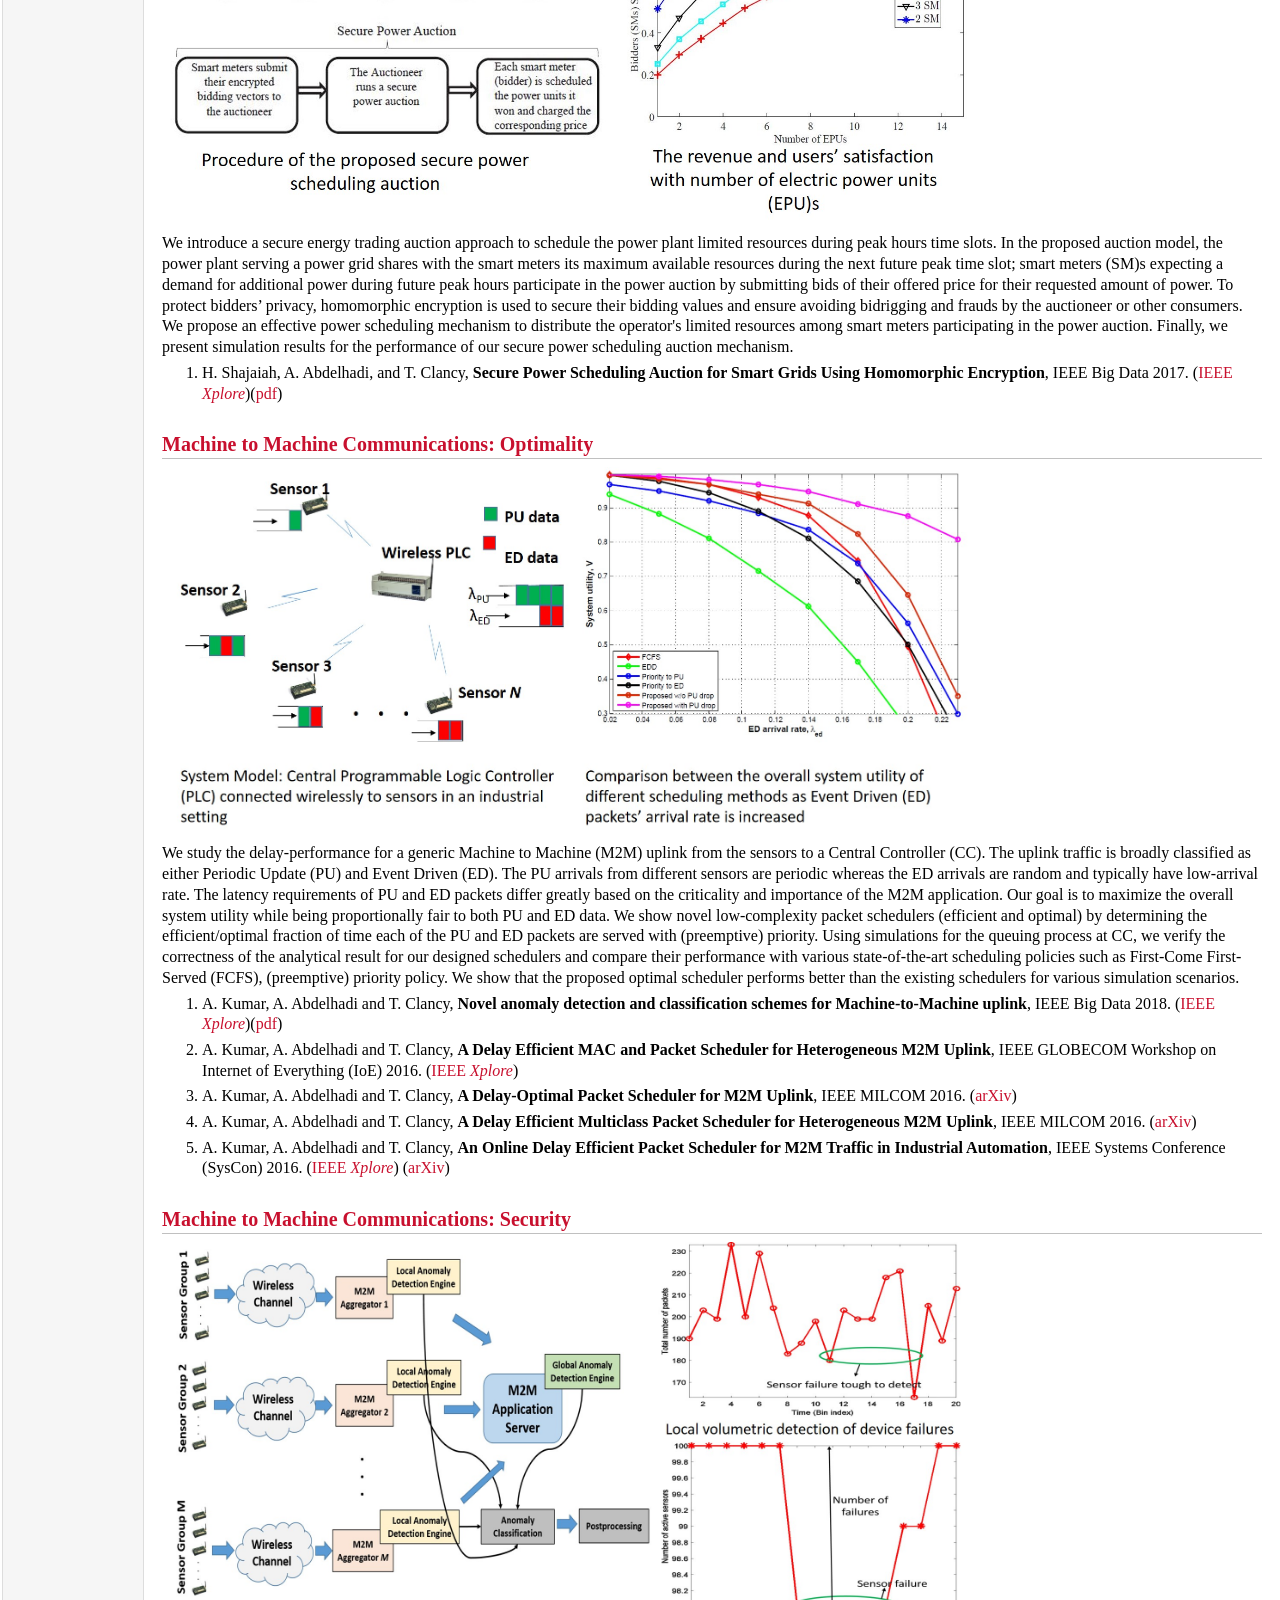
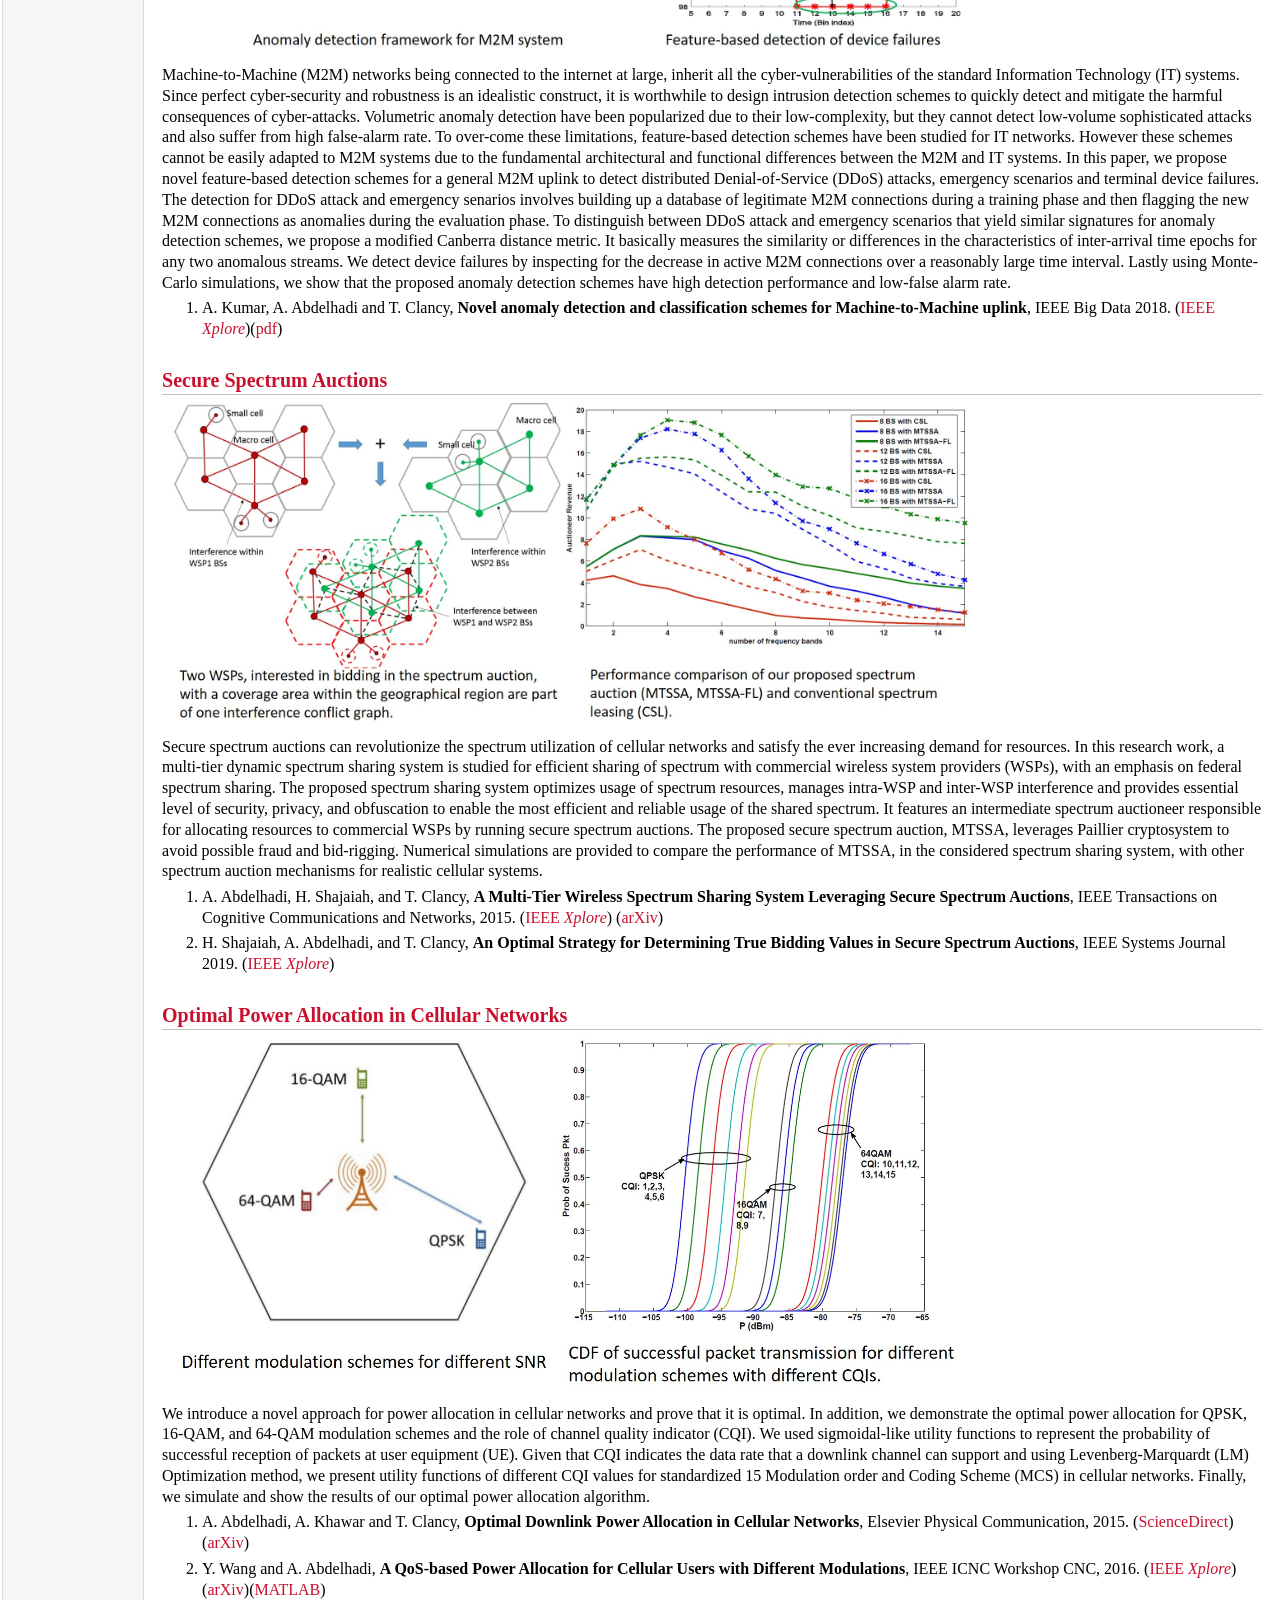
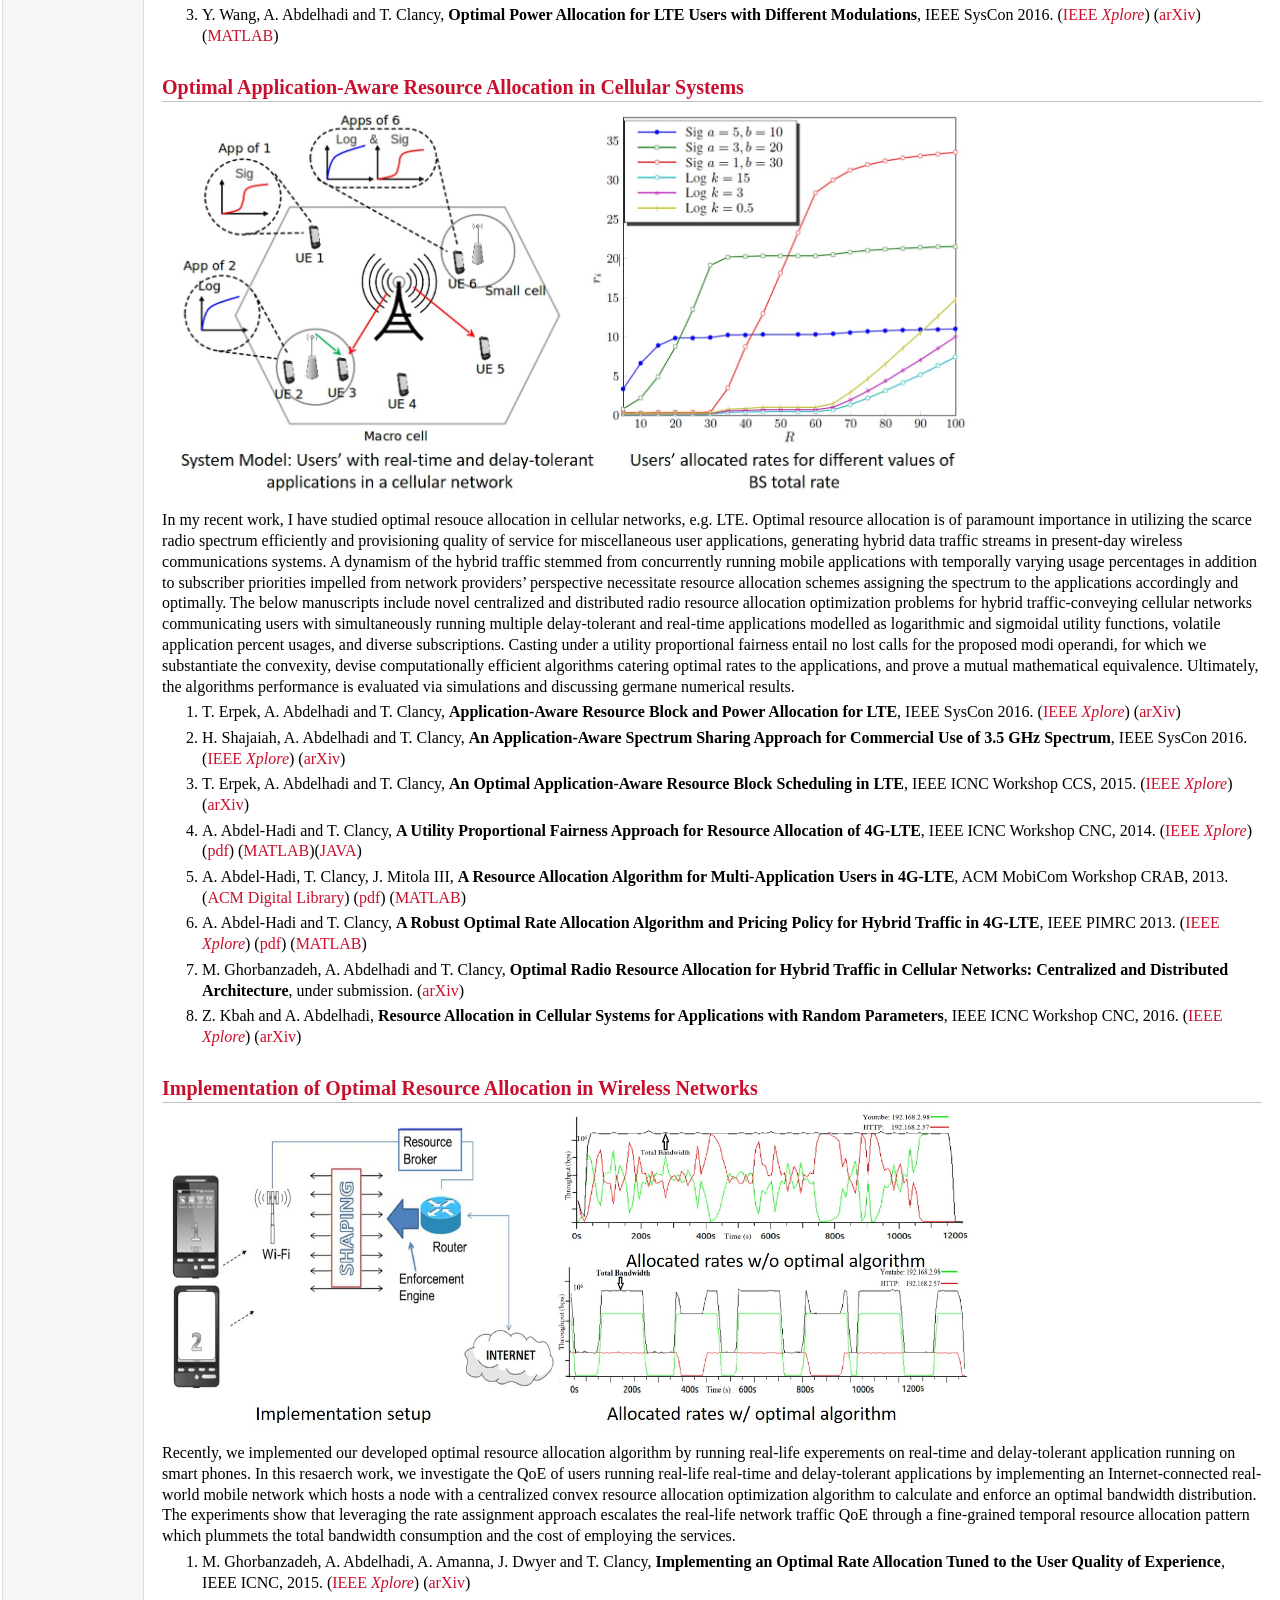
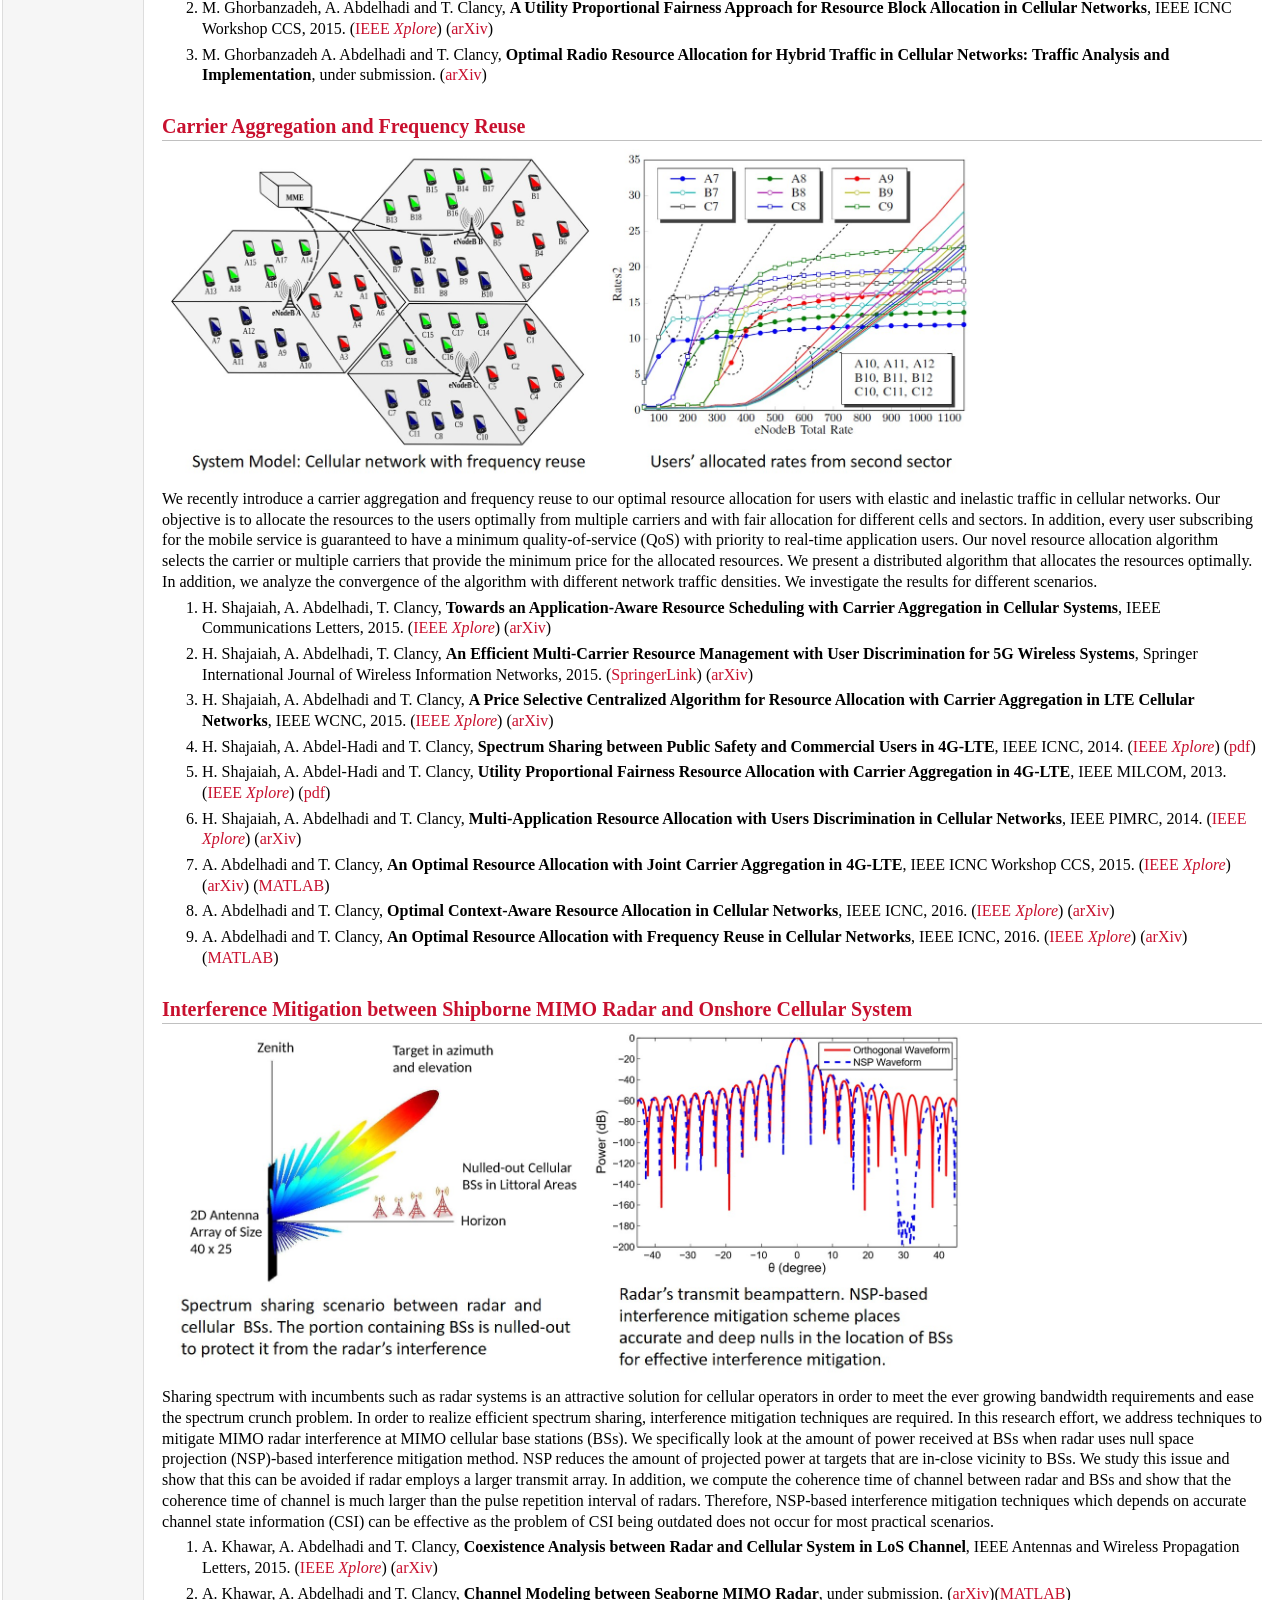
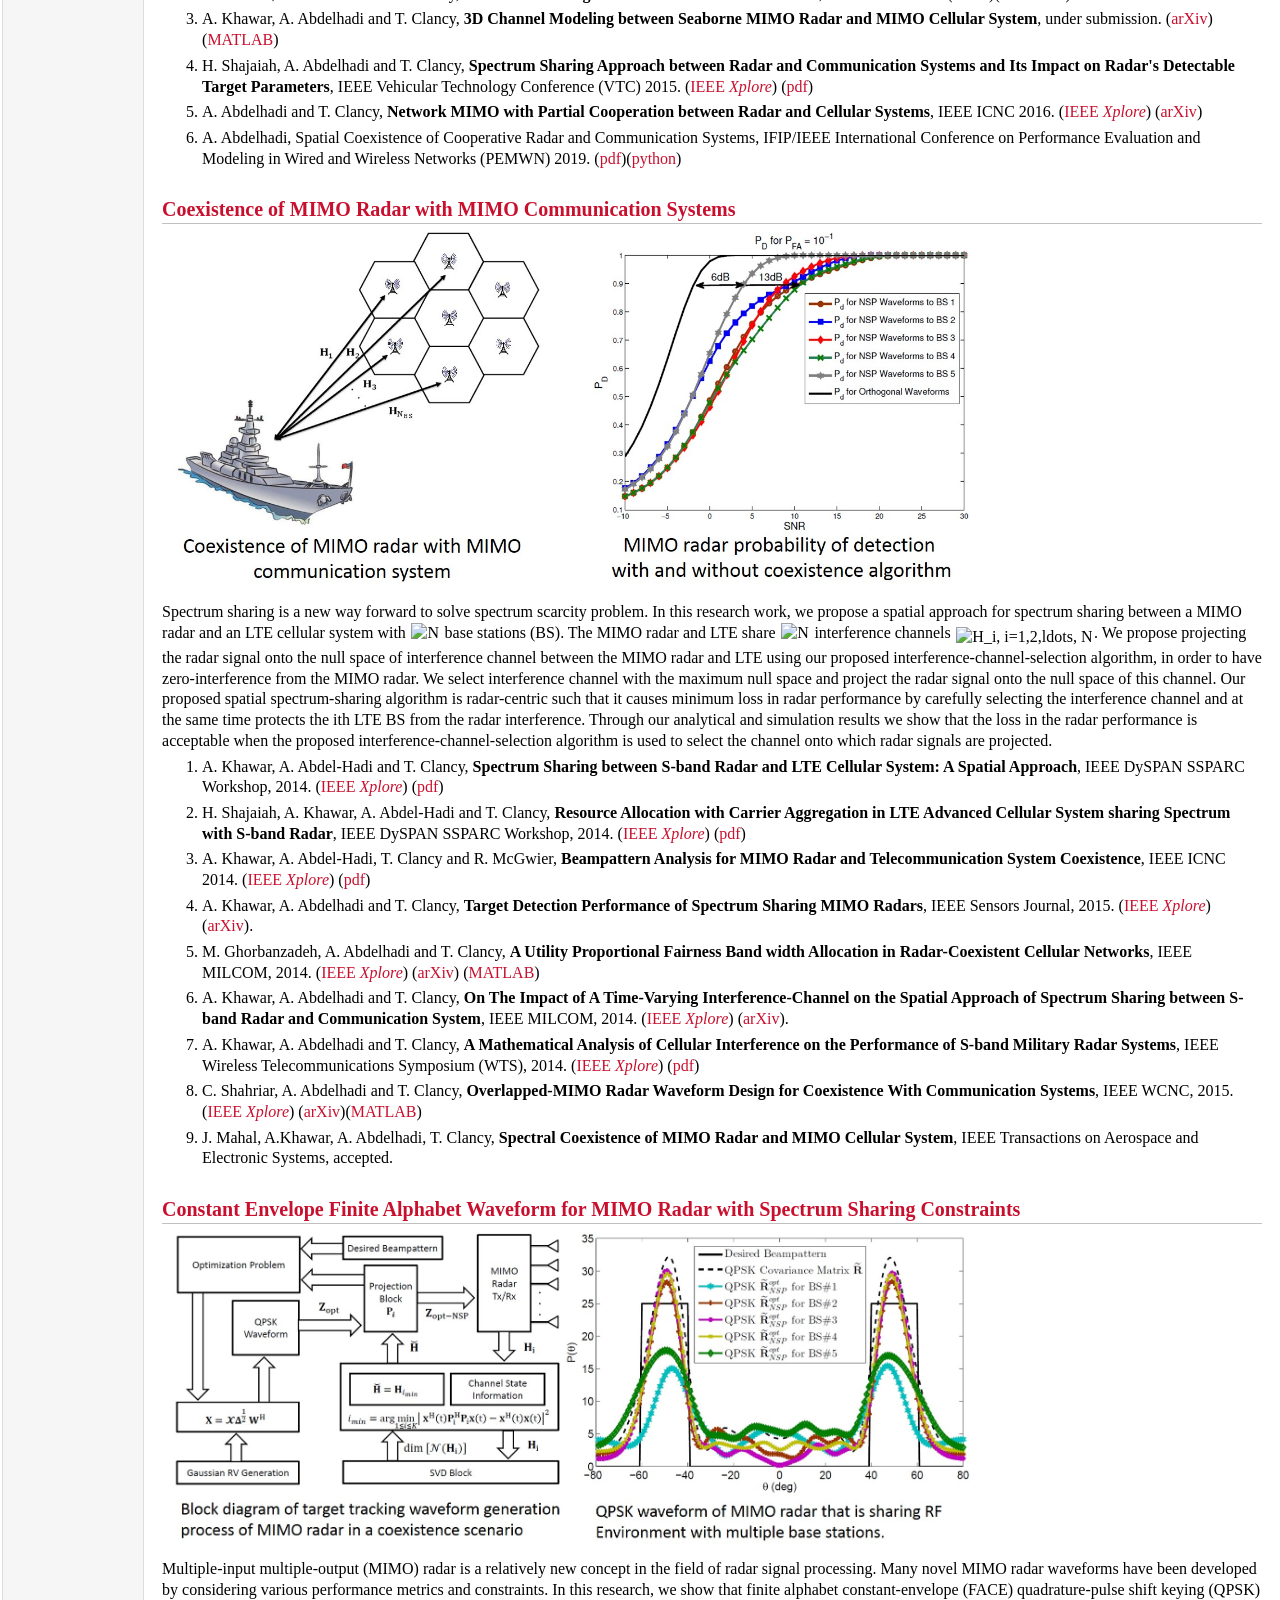
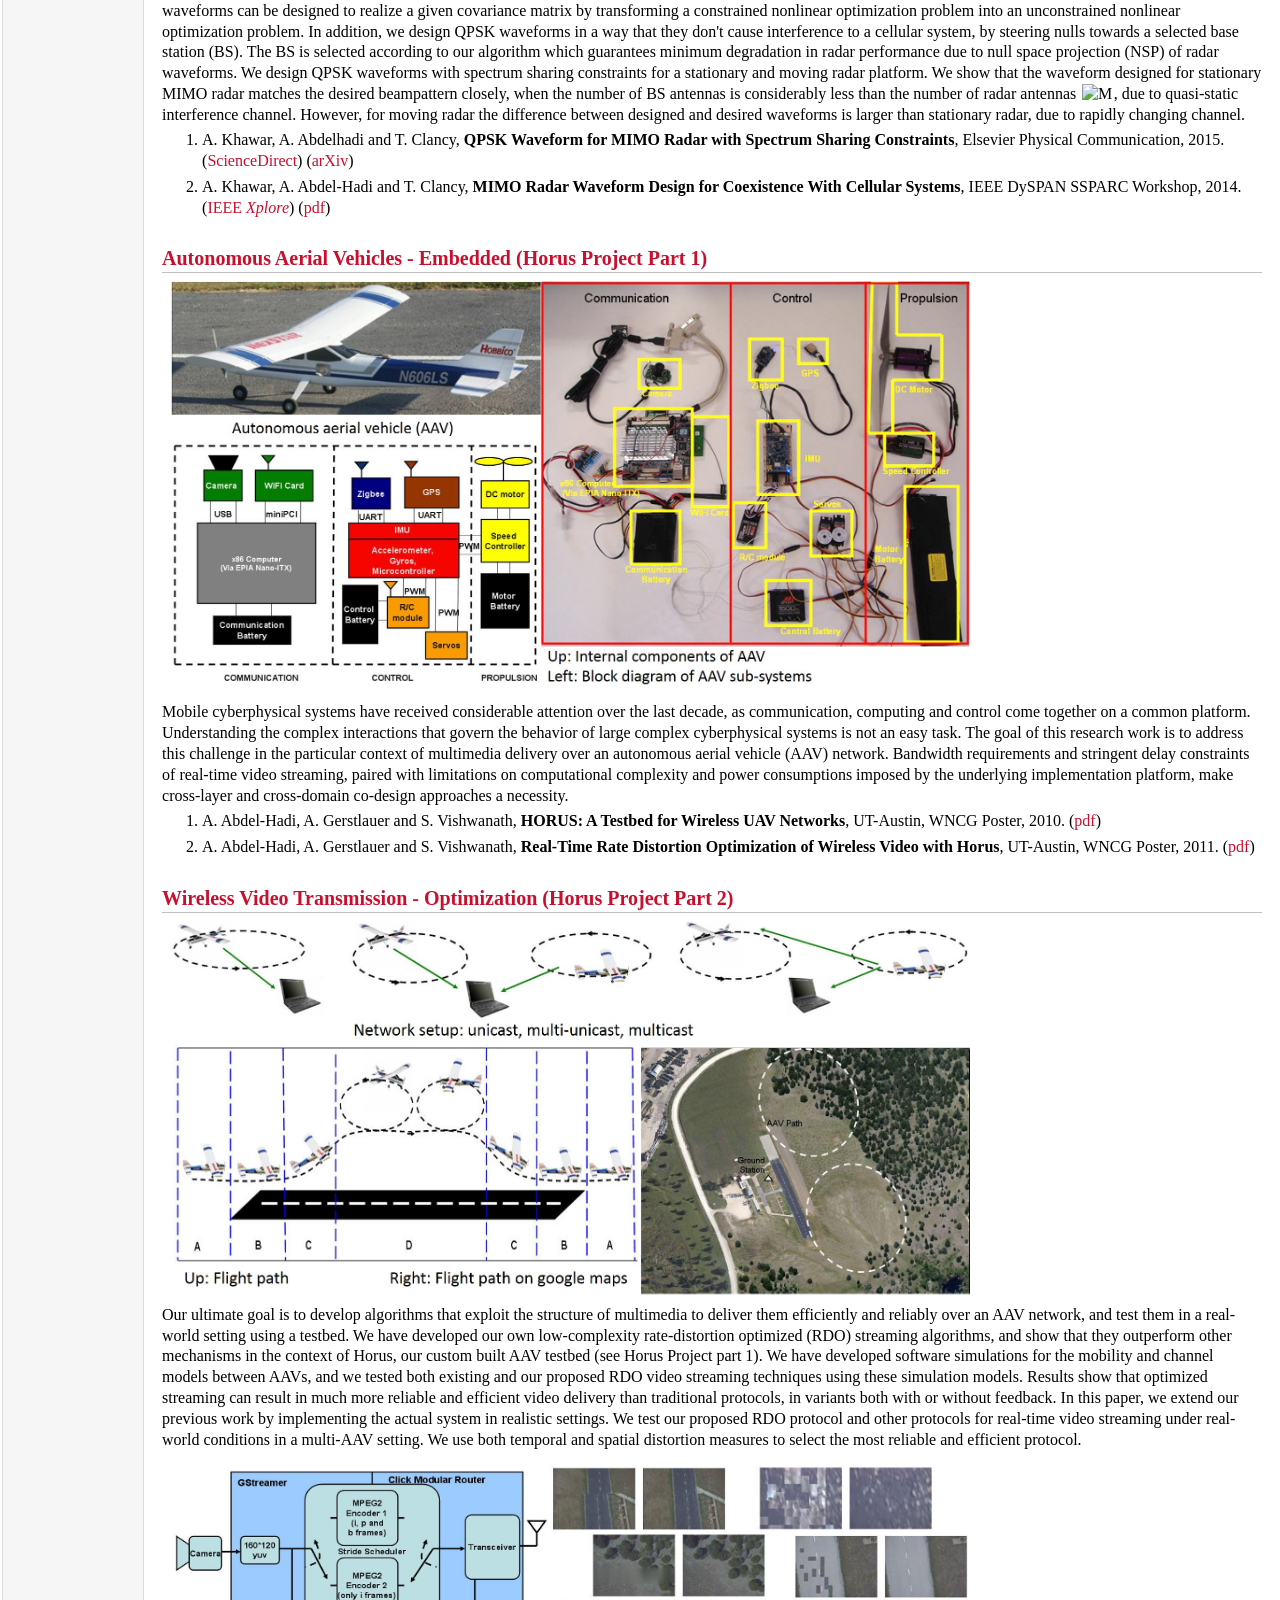
==== commit 5623964e: "Add files via upload" ====
--- a/research_summary.html
+++ b/research_summary.html
@@ -39,7 +39,7 @@
 <td align="left"></td></tr></table>
 <p>In this project, we propose a novel generative adversarial network (GAN)-based countermeasure approach to safeguard the Deep Neural Network (DNN)-based Automatic modulation classification (AMC) systems against adversarial attack examples. GAN-based aims to eliminate the the adversarial attack examples before feeding to the DNN-based classifier. Specifically, we have shown the resiliency of our proposed defense GAN against the Fast-Gradient Sign method (FGSM) algorithm as one of the most powerful kind of attack algorithms to craft the perturbed signals. The existing defense-GAN has been designed for image classification and does not work in our case where the above-mentioned communication system is considered. Thus, our proposed countermeasure approach deploys GANs with a mixture of generators to overcome the mode collapsing problem in typical GAN facing with radio signal classification problem. Simulation results show the effectiveness of our proposed defense GAN so that it could enhance the accuracy of the DNN-based AMC under adversarial attacks to 81%, approximately.</p>
 <ol>
-<li><p>E. Shtaiwi, A. El Ouadrhiri, M. Moradikia, S. Sultana, A. Abdelhadi and Z. Han, <b>Mixture GAN For Modulation Classification Resiliency Against Adversarial Attacks</b>, (<a href="https://ieeexplore.ieee.org/document/10001138">IEEE <i>Xplore</i></a>)</p>
+<li><p>E. Shtaiwi, A. El Ouadrhiri, M. Moradikia, S. Sultana, A. Abdelhadi and Z. Han, <b>Mixture GAN For Modulation Classification Resiliency Against Adversarial Attacks</b>, IEEE GLOBECOM 2022.  (<a href="https://ieeexplore.ieee.org/document/10001138">IEEE <i>Xplore</i></a>)</p>
 </li>
 </ol>
 <h2>Channel Estimation for RIS-assisted MIMO systems</h2>
@@ -345,7 +345,7 @@
 </ol>
 <div id="footer">
 <div id="footer-text">
-Page generated 2026-08-20 12:29:43 CDT, by <a href="http://jemdoc.jaboc.net/">jemdoc</a>.
+Page generated 2026-08-20 12:41:18 CDT, by <a href="http://jemdoc.jaboc.net/">jemdoc</a>.
 </div>
 </div>
 </td>
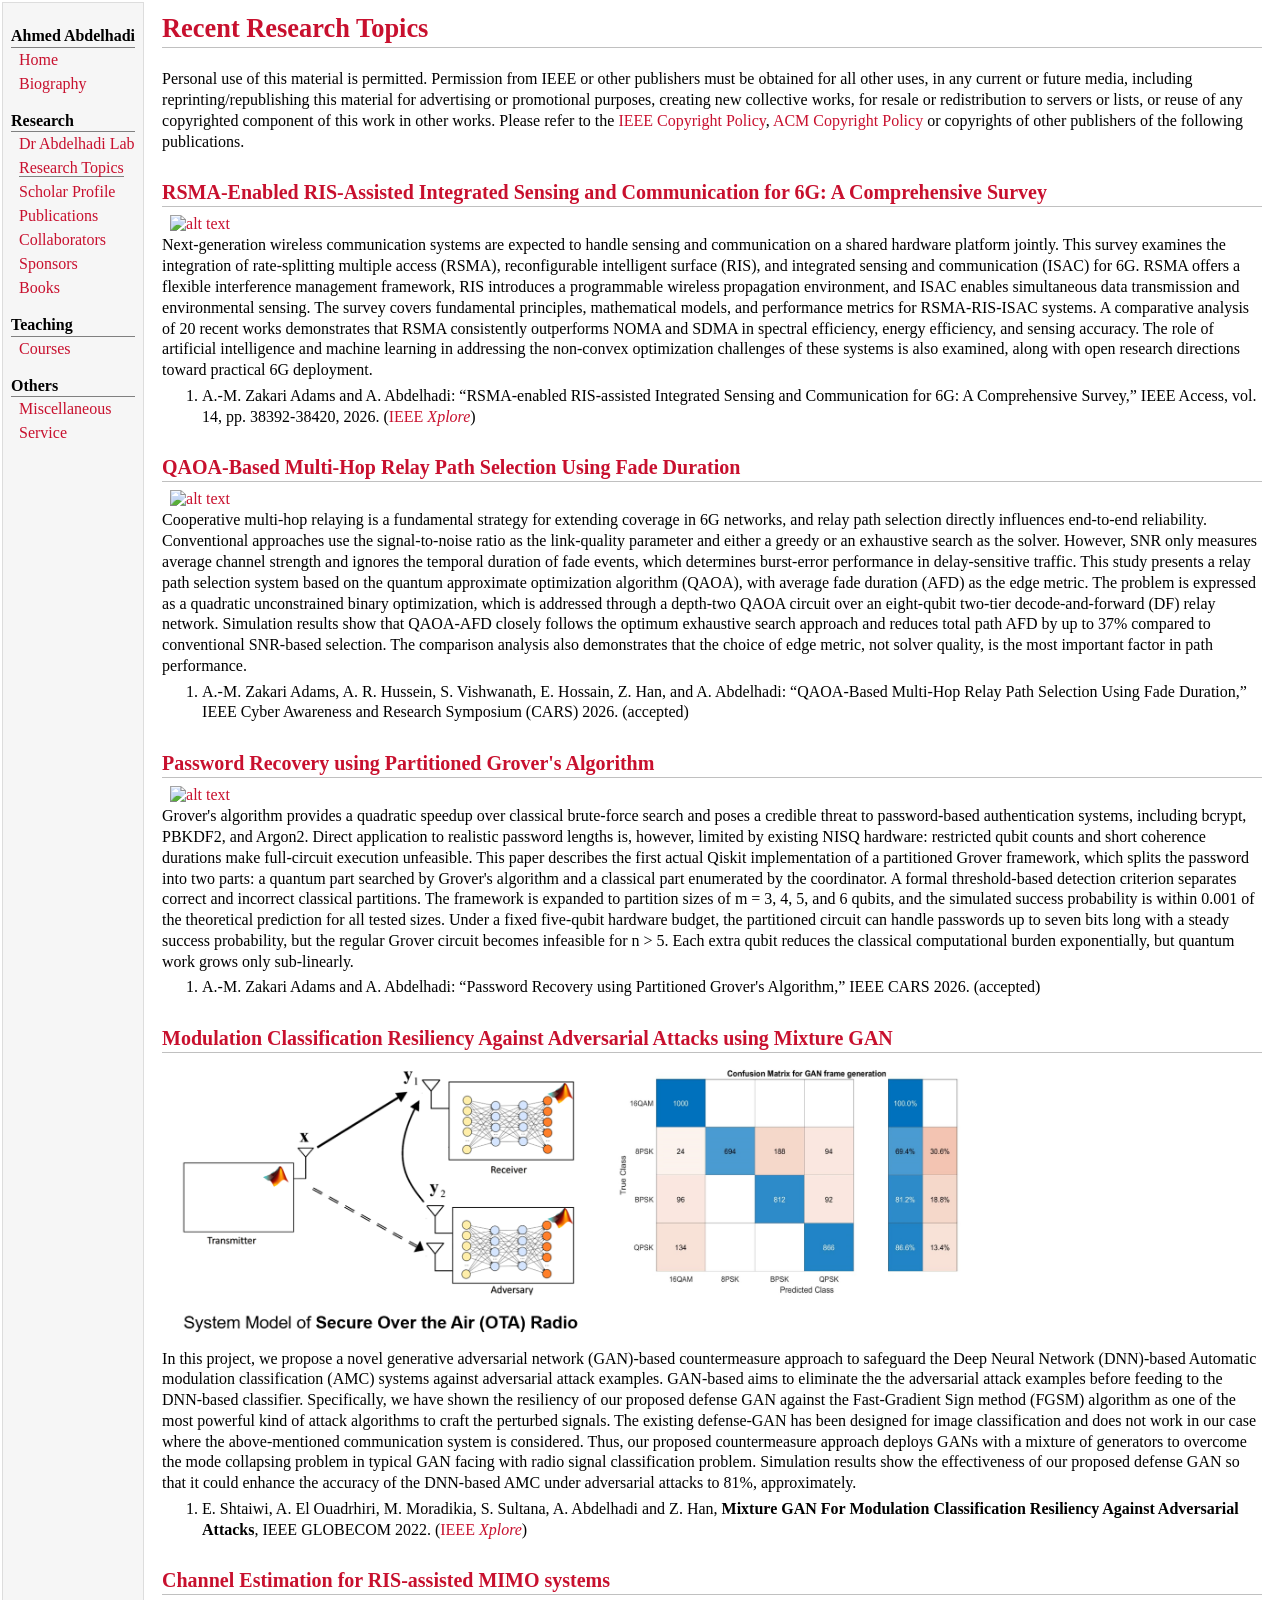
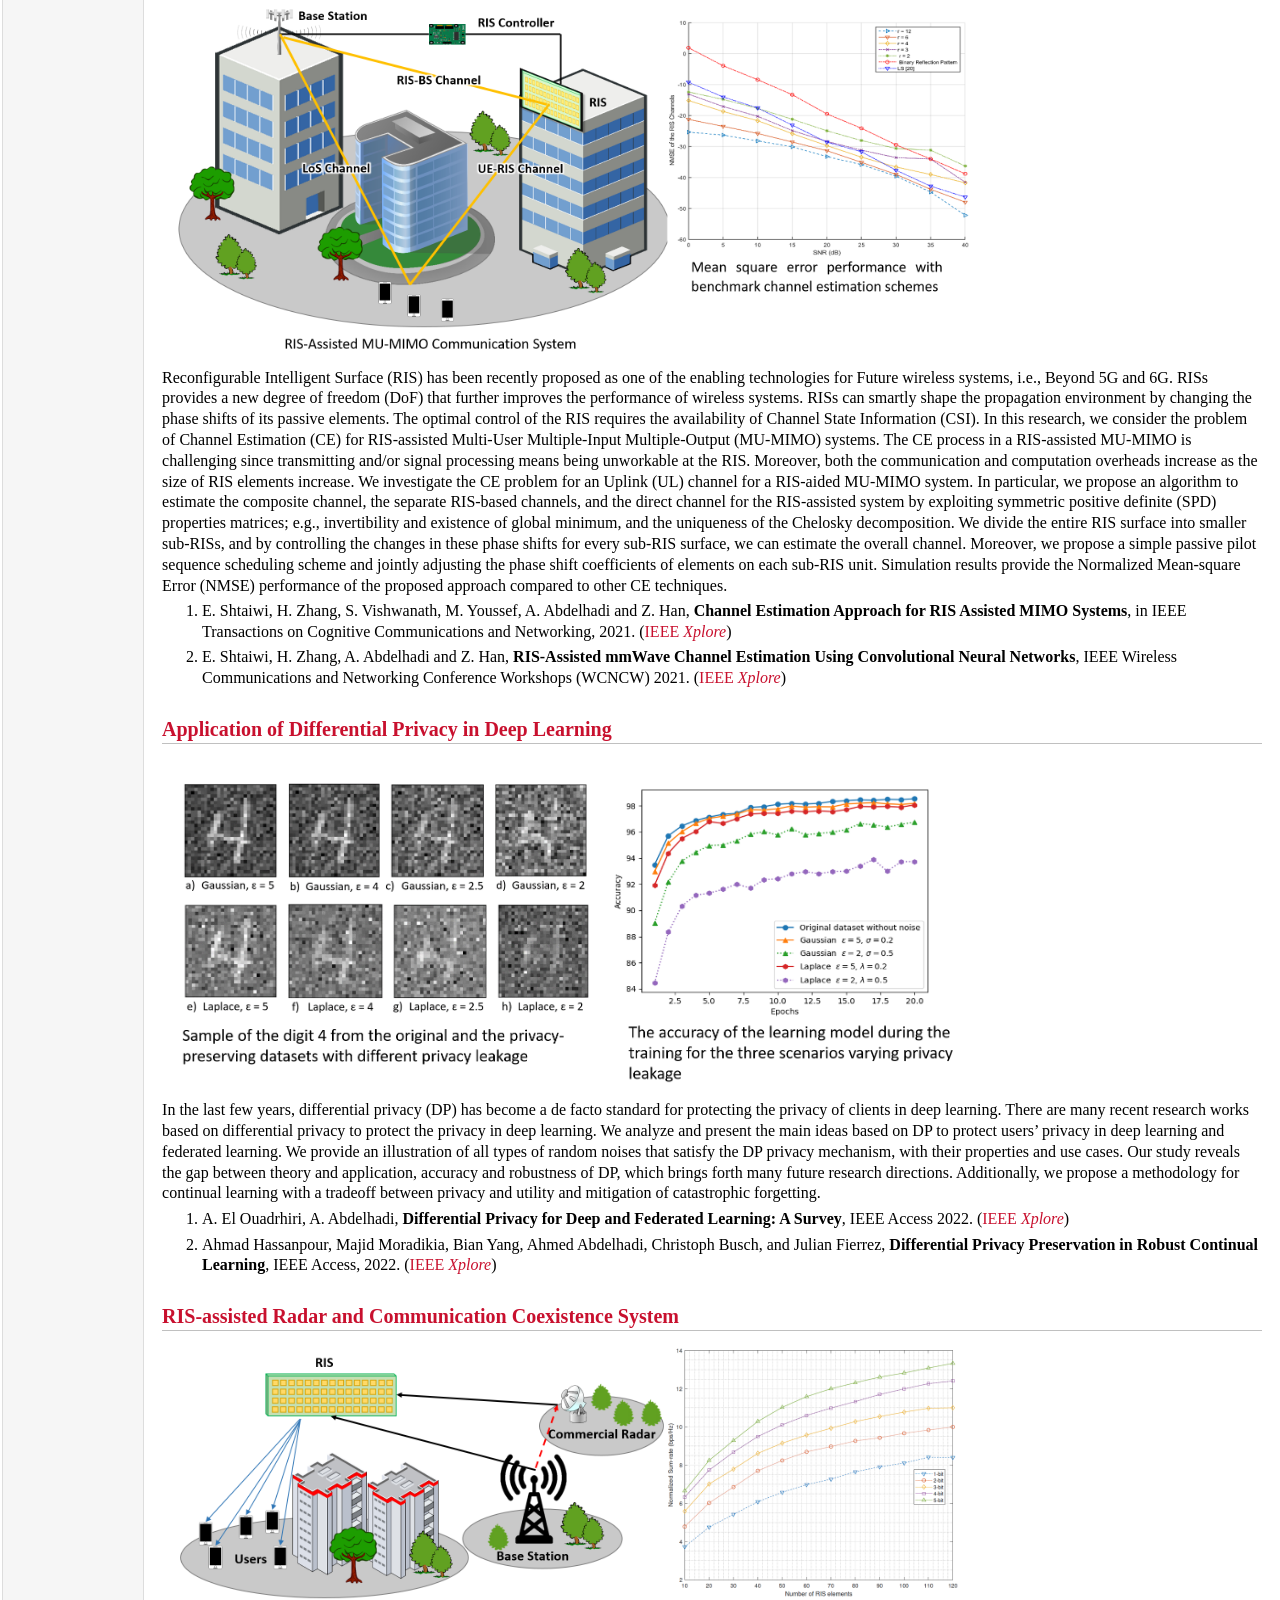
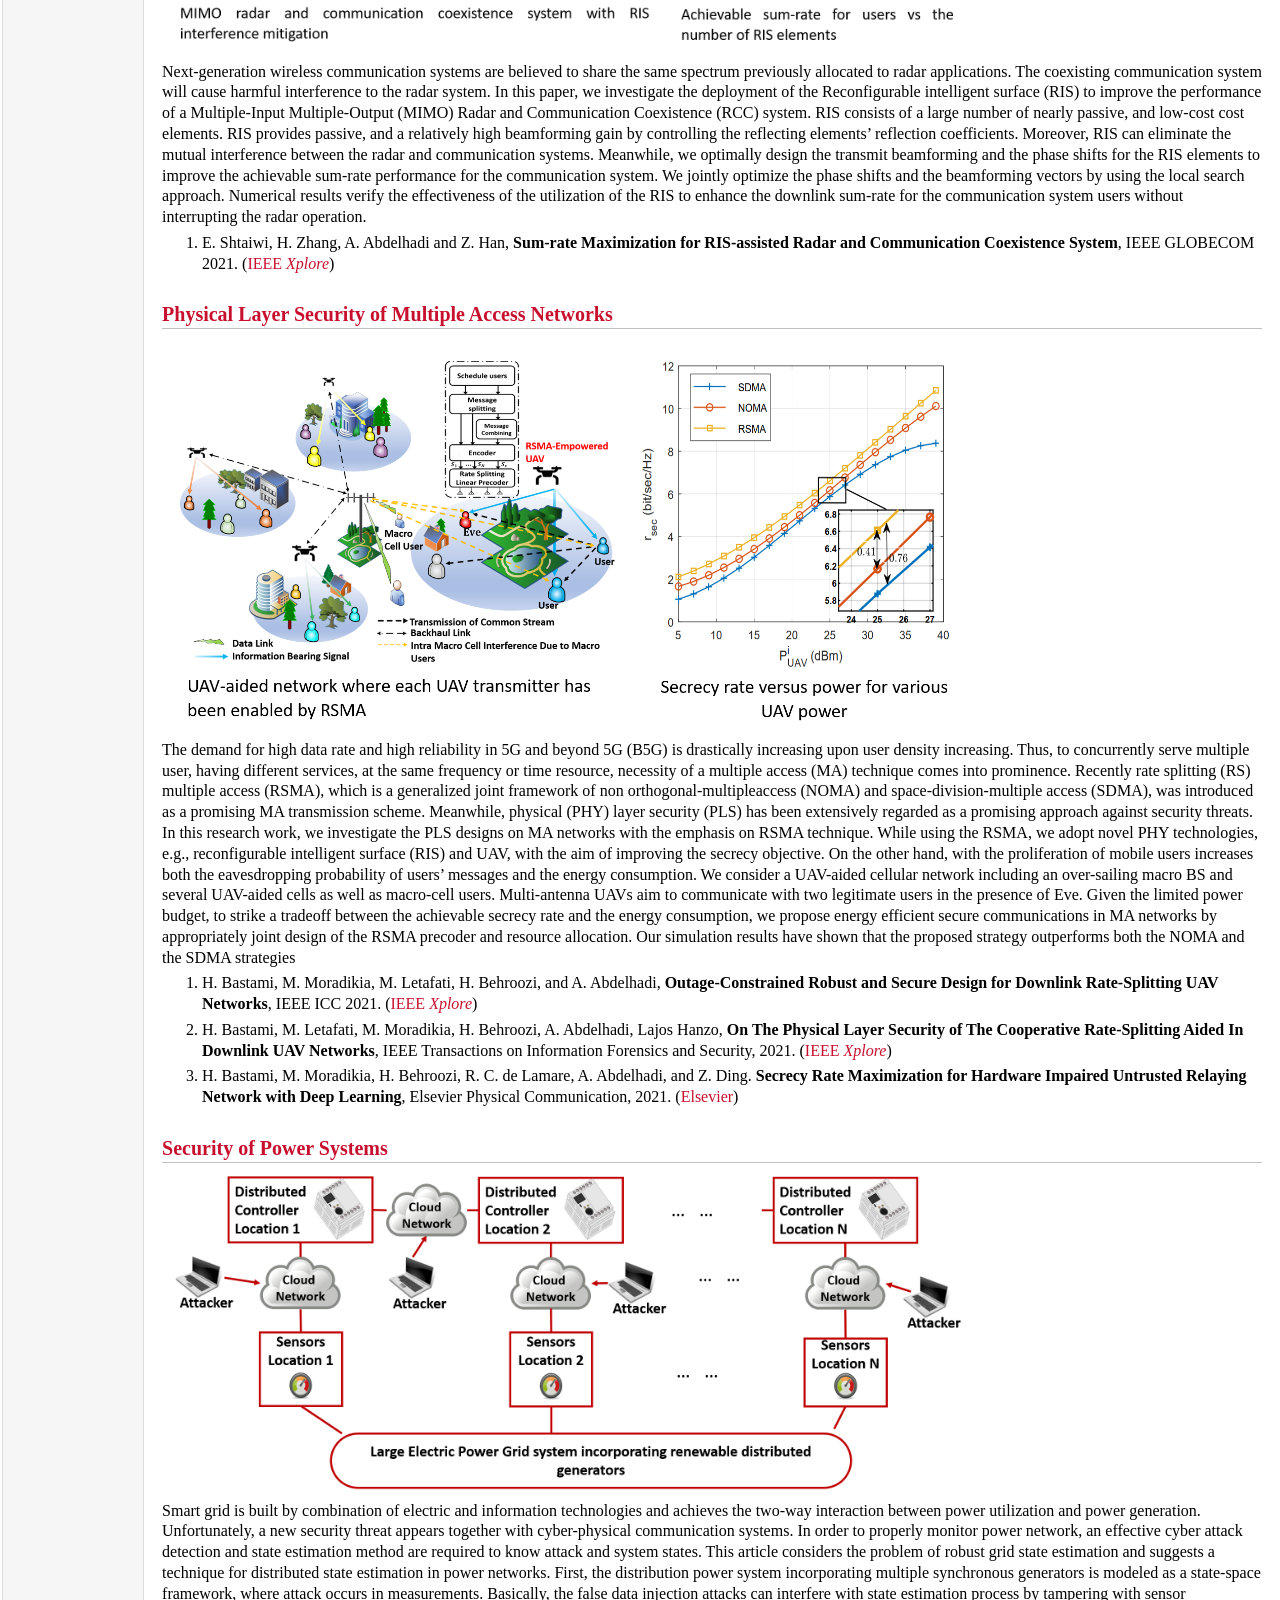
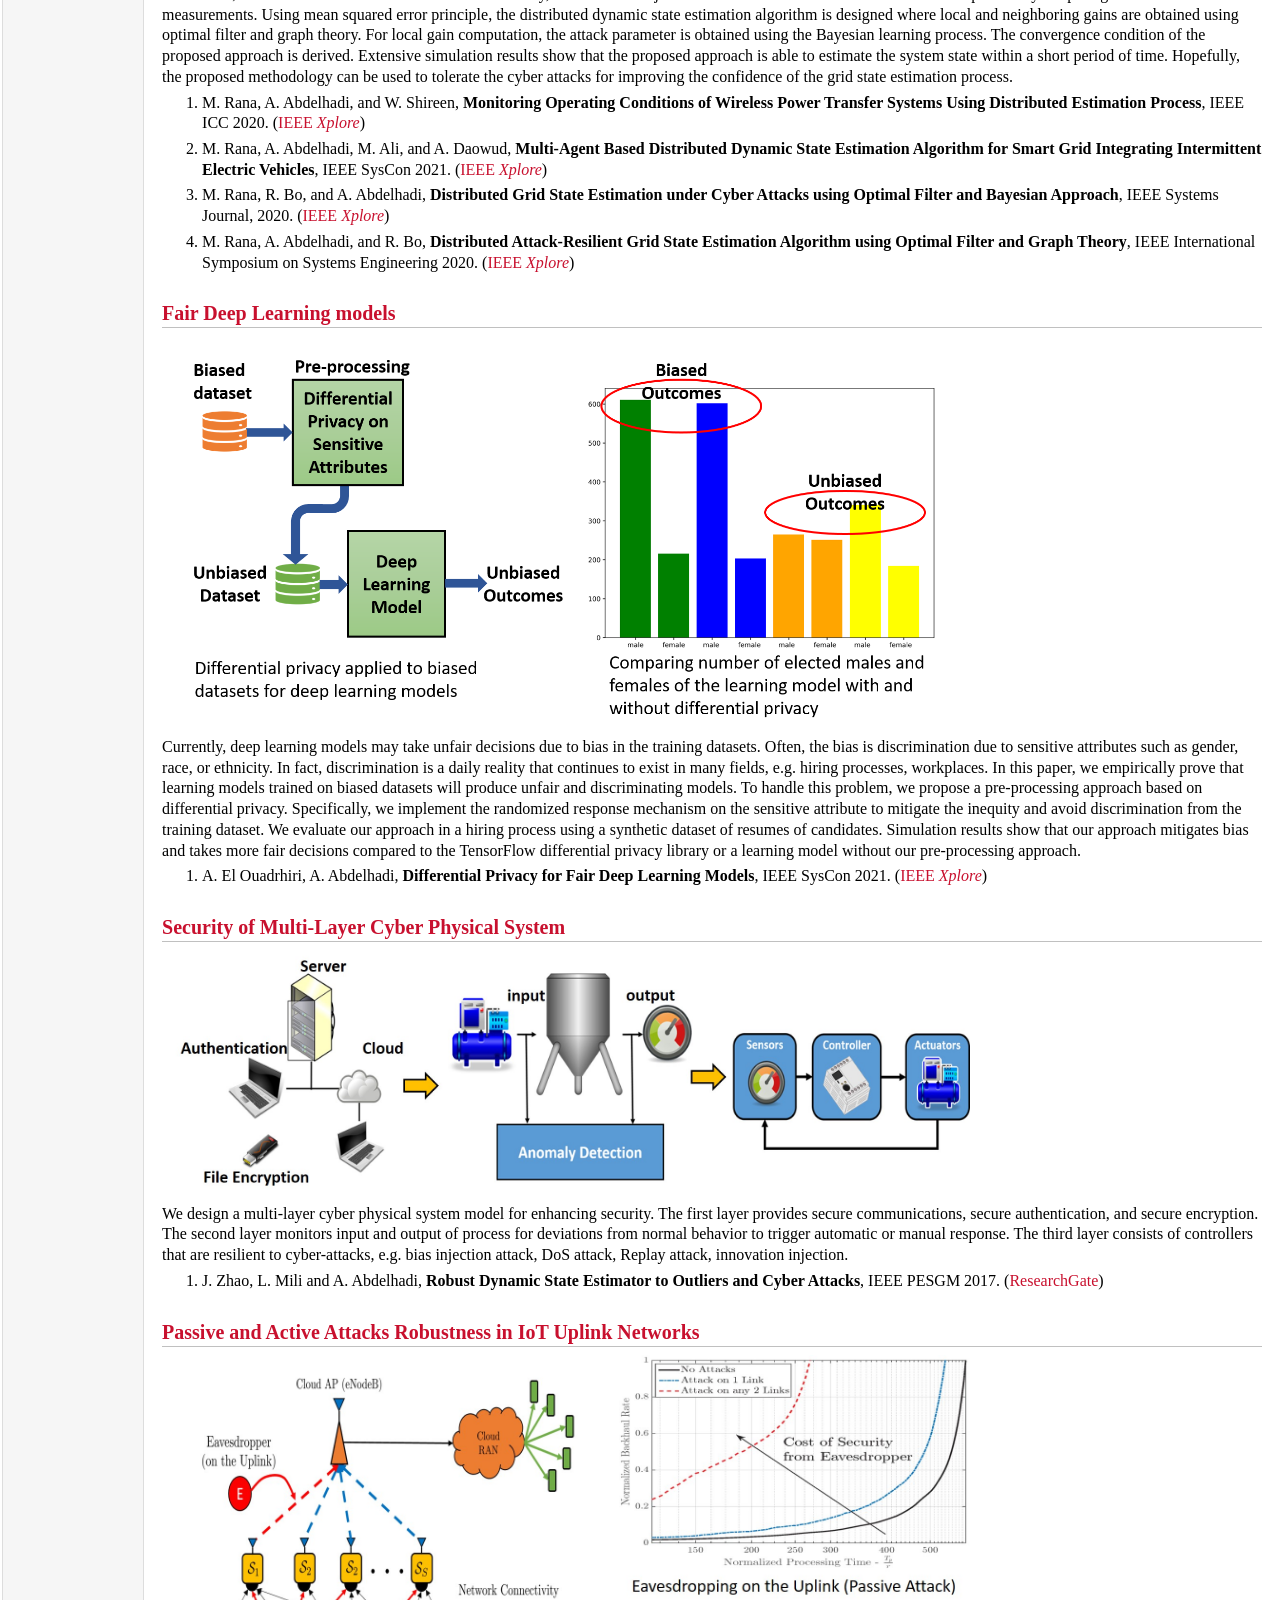
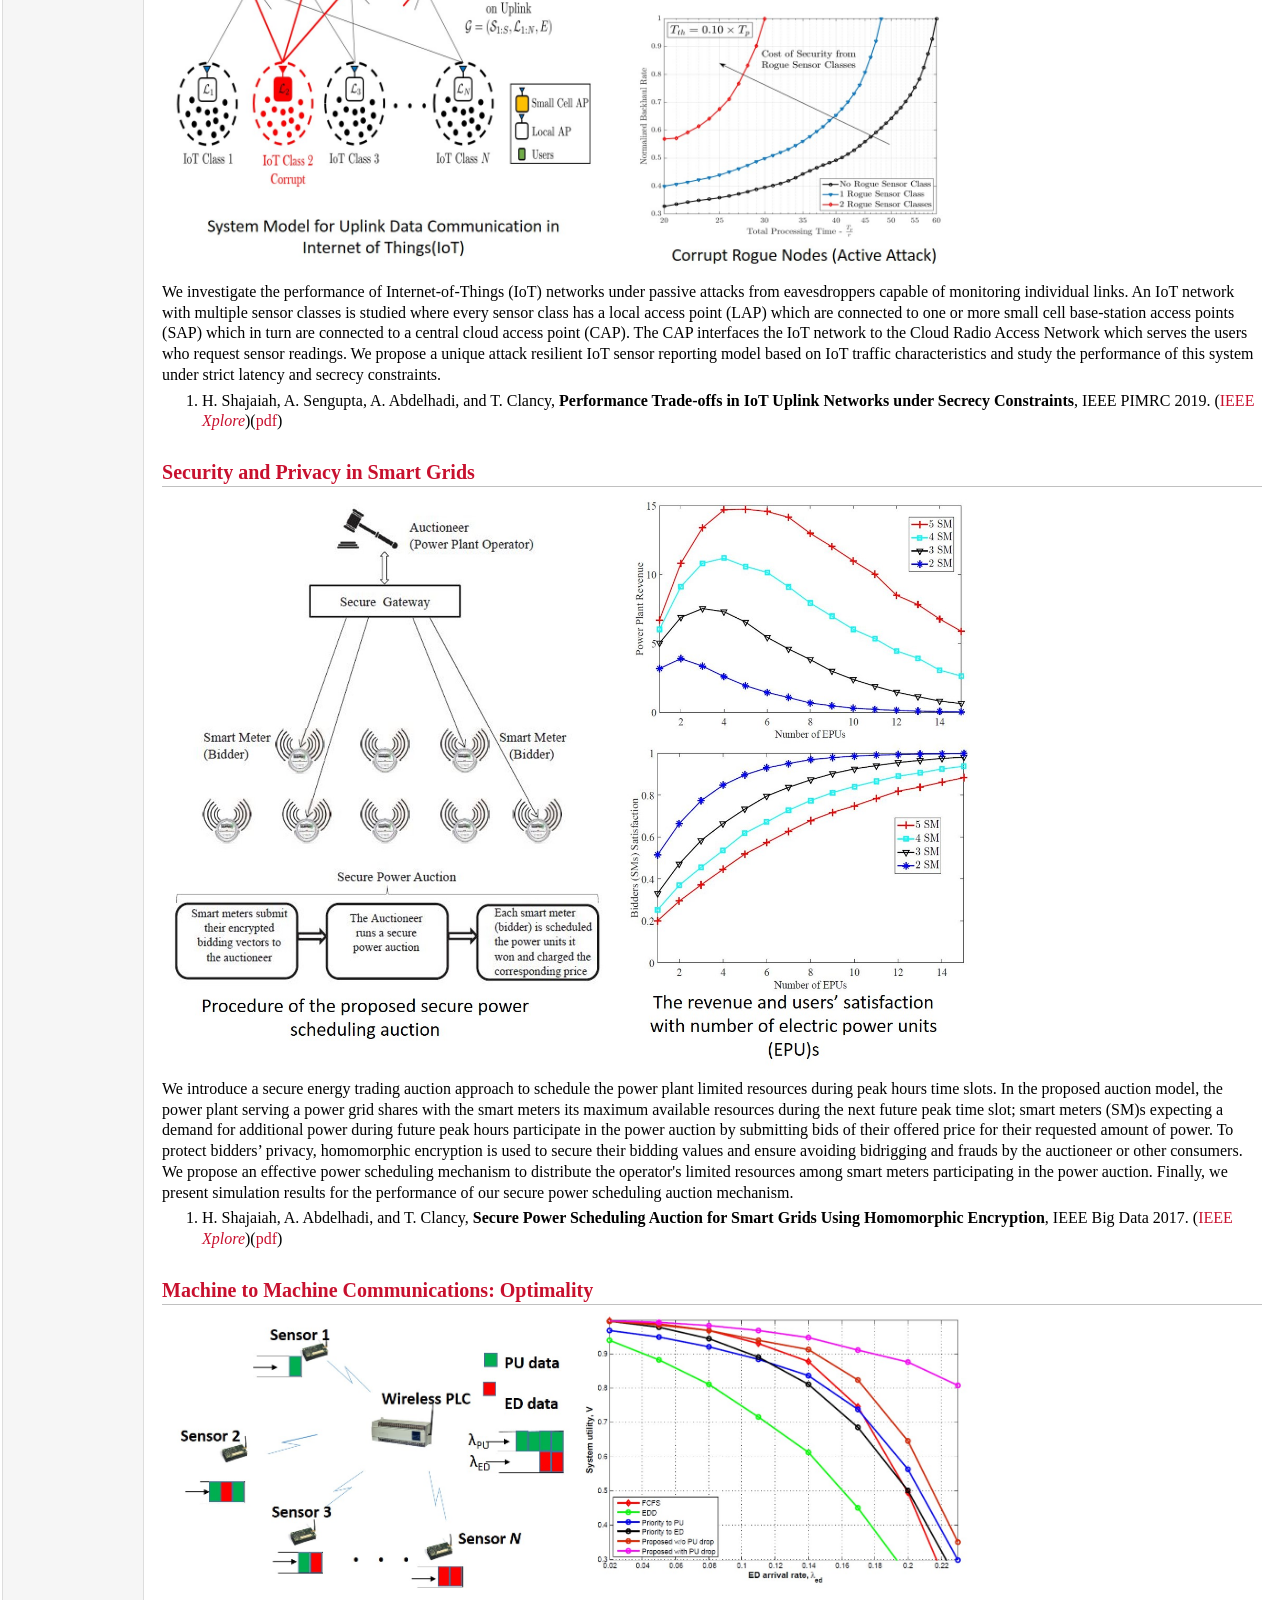
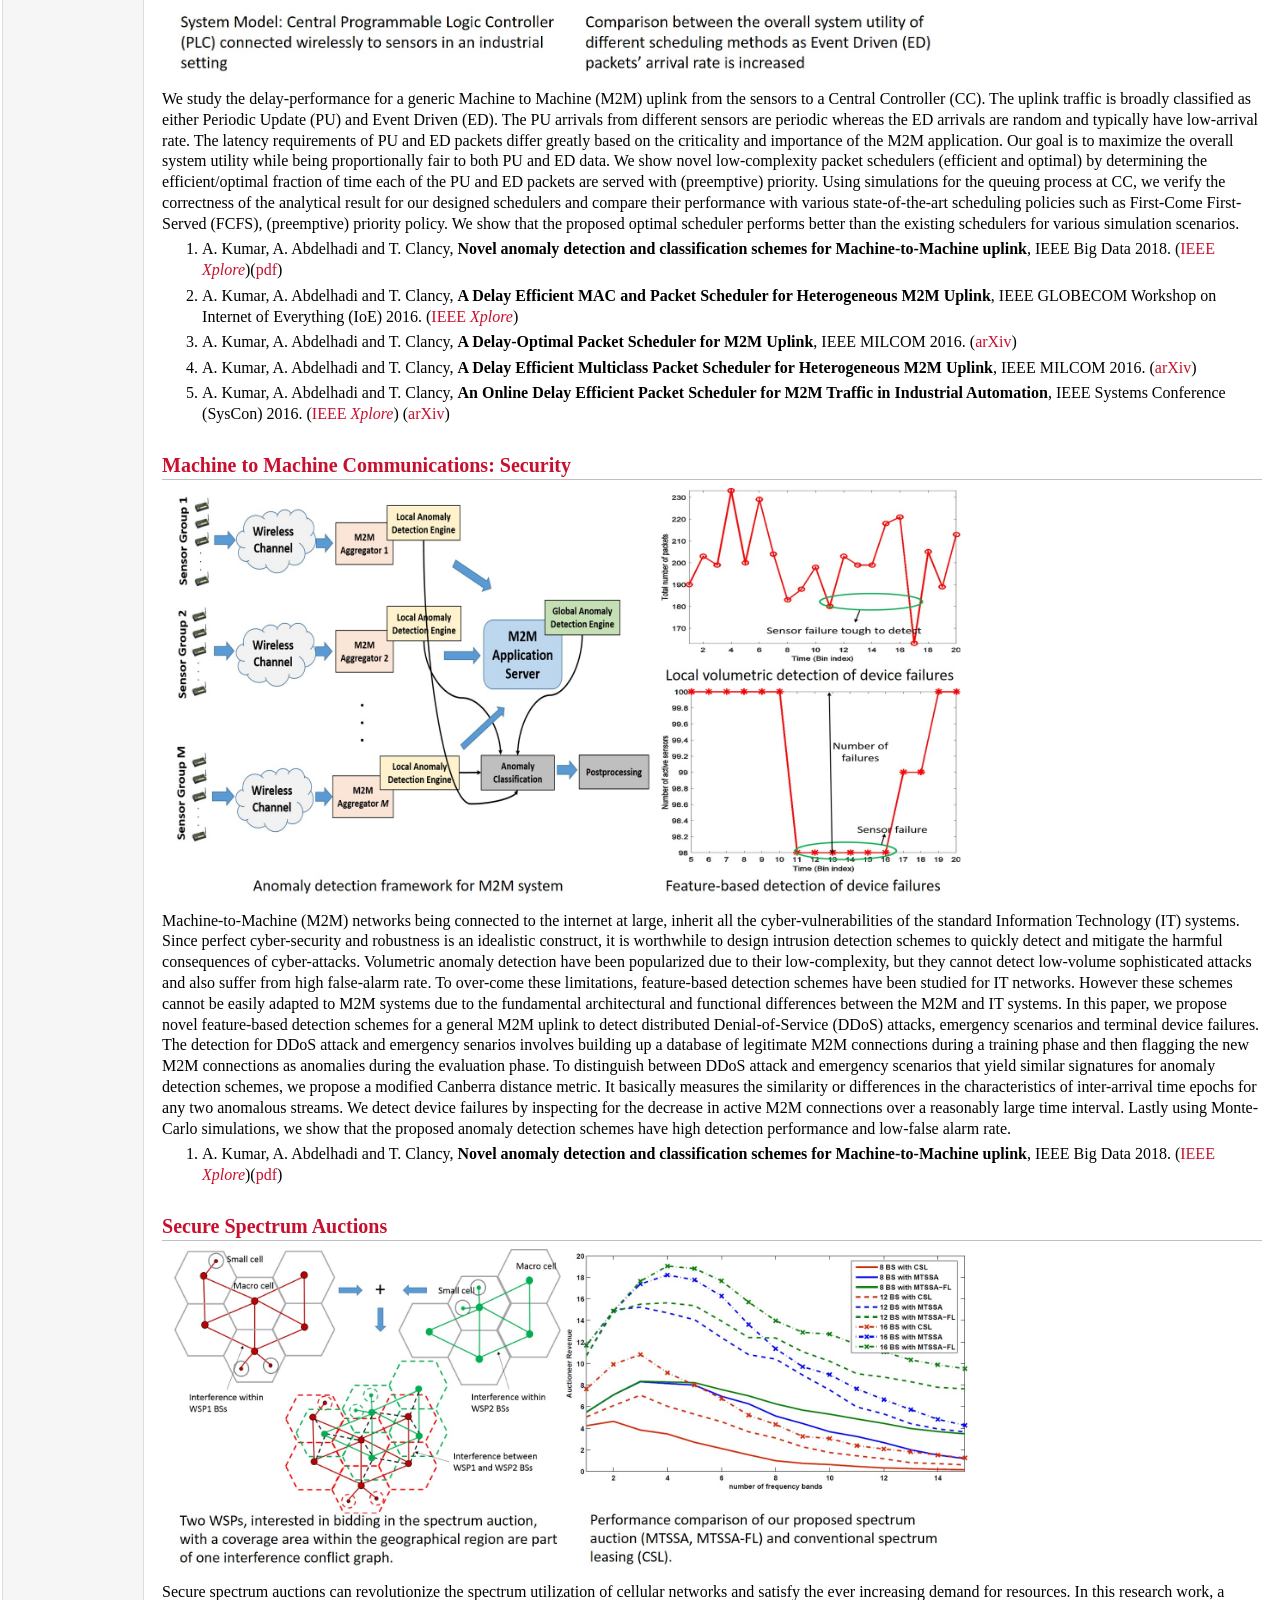
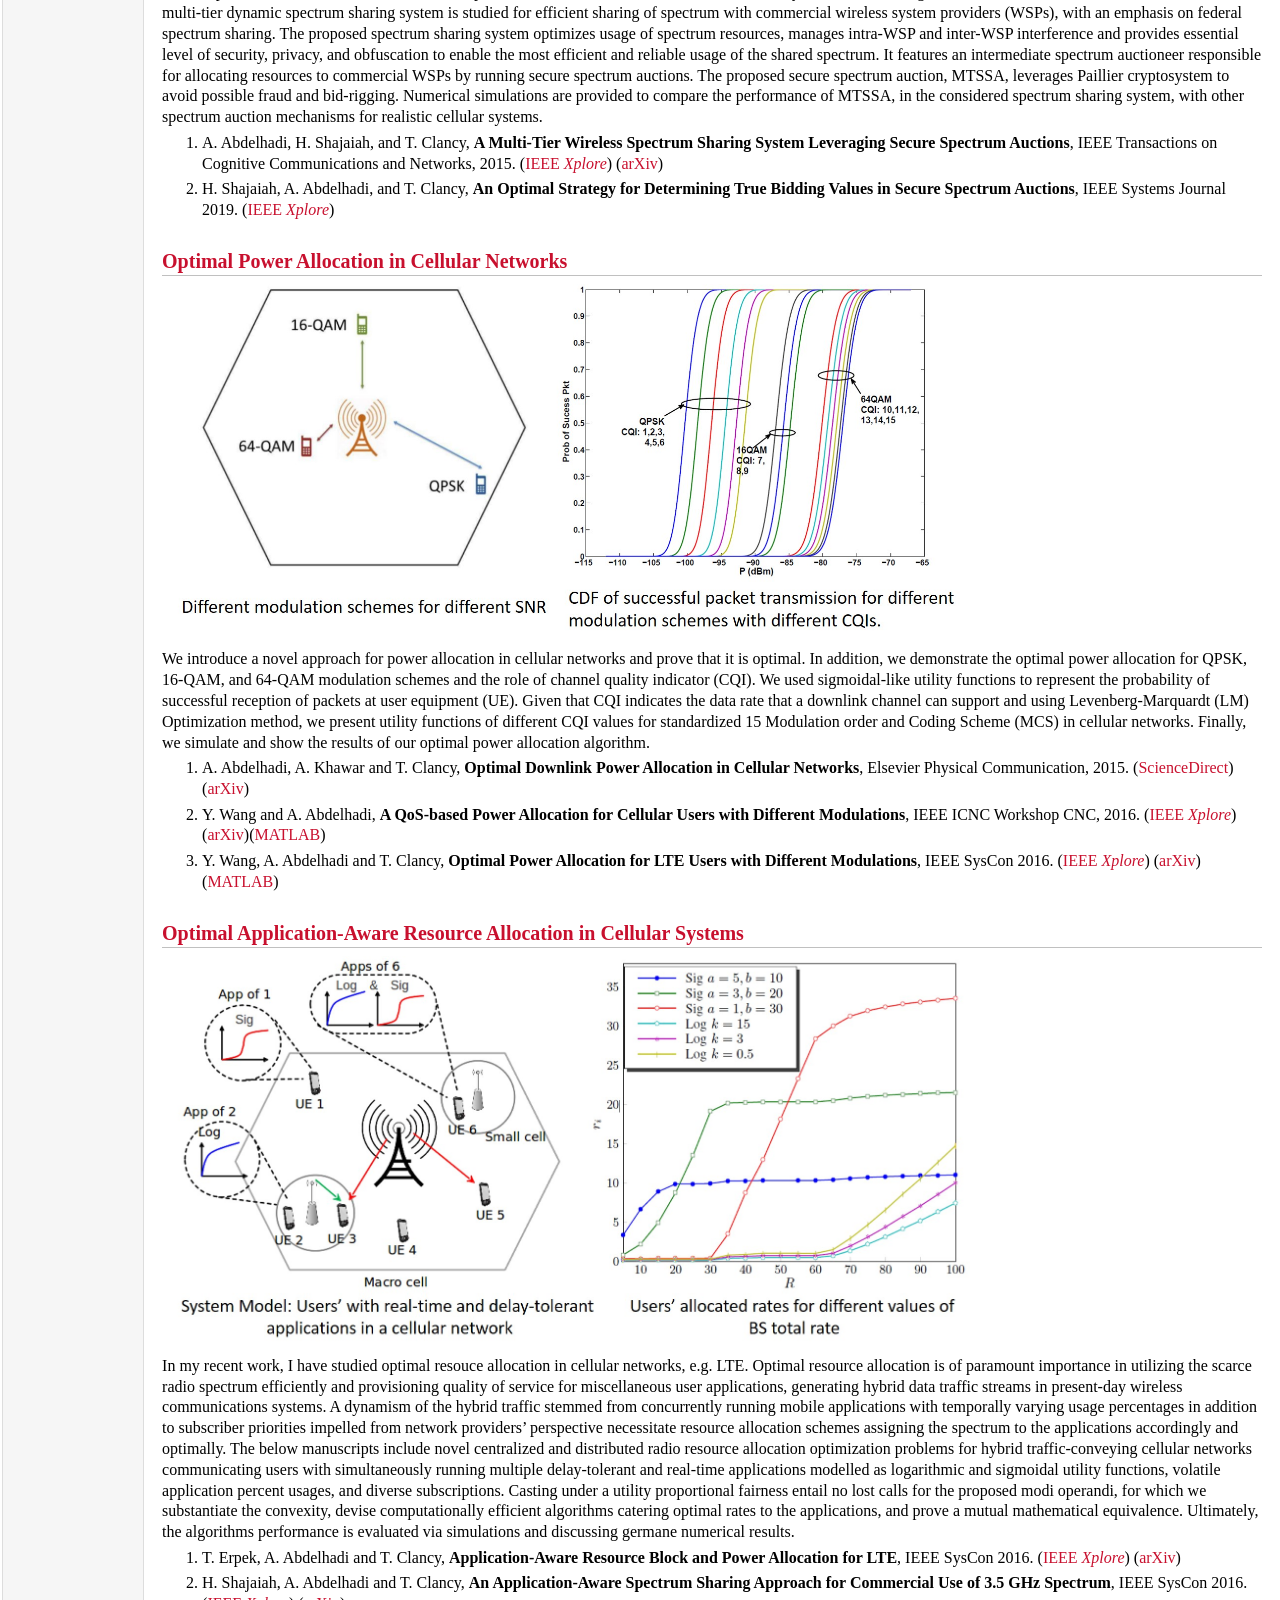
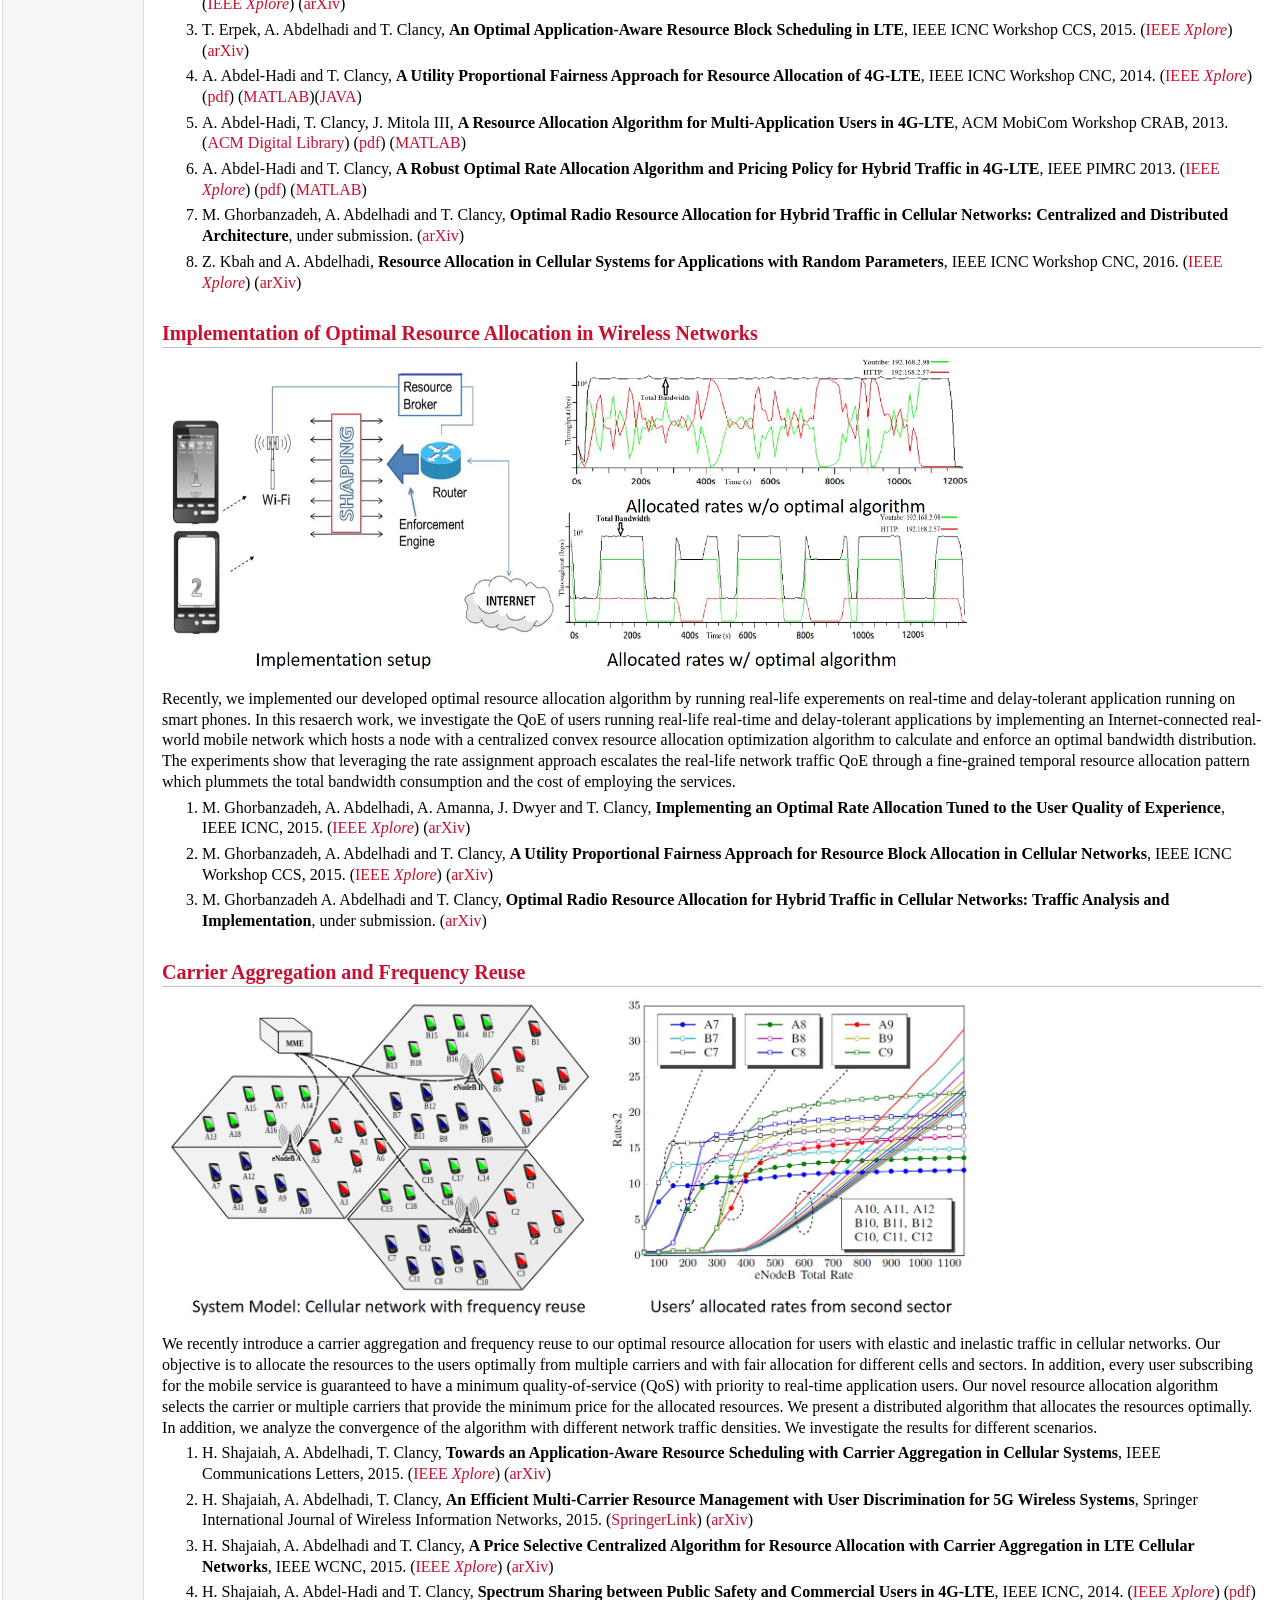
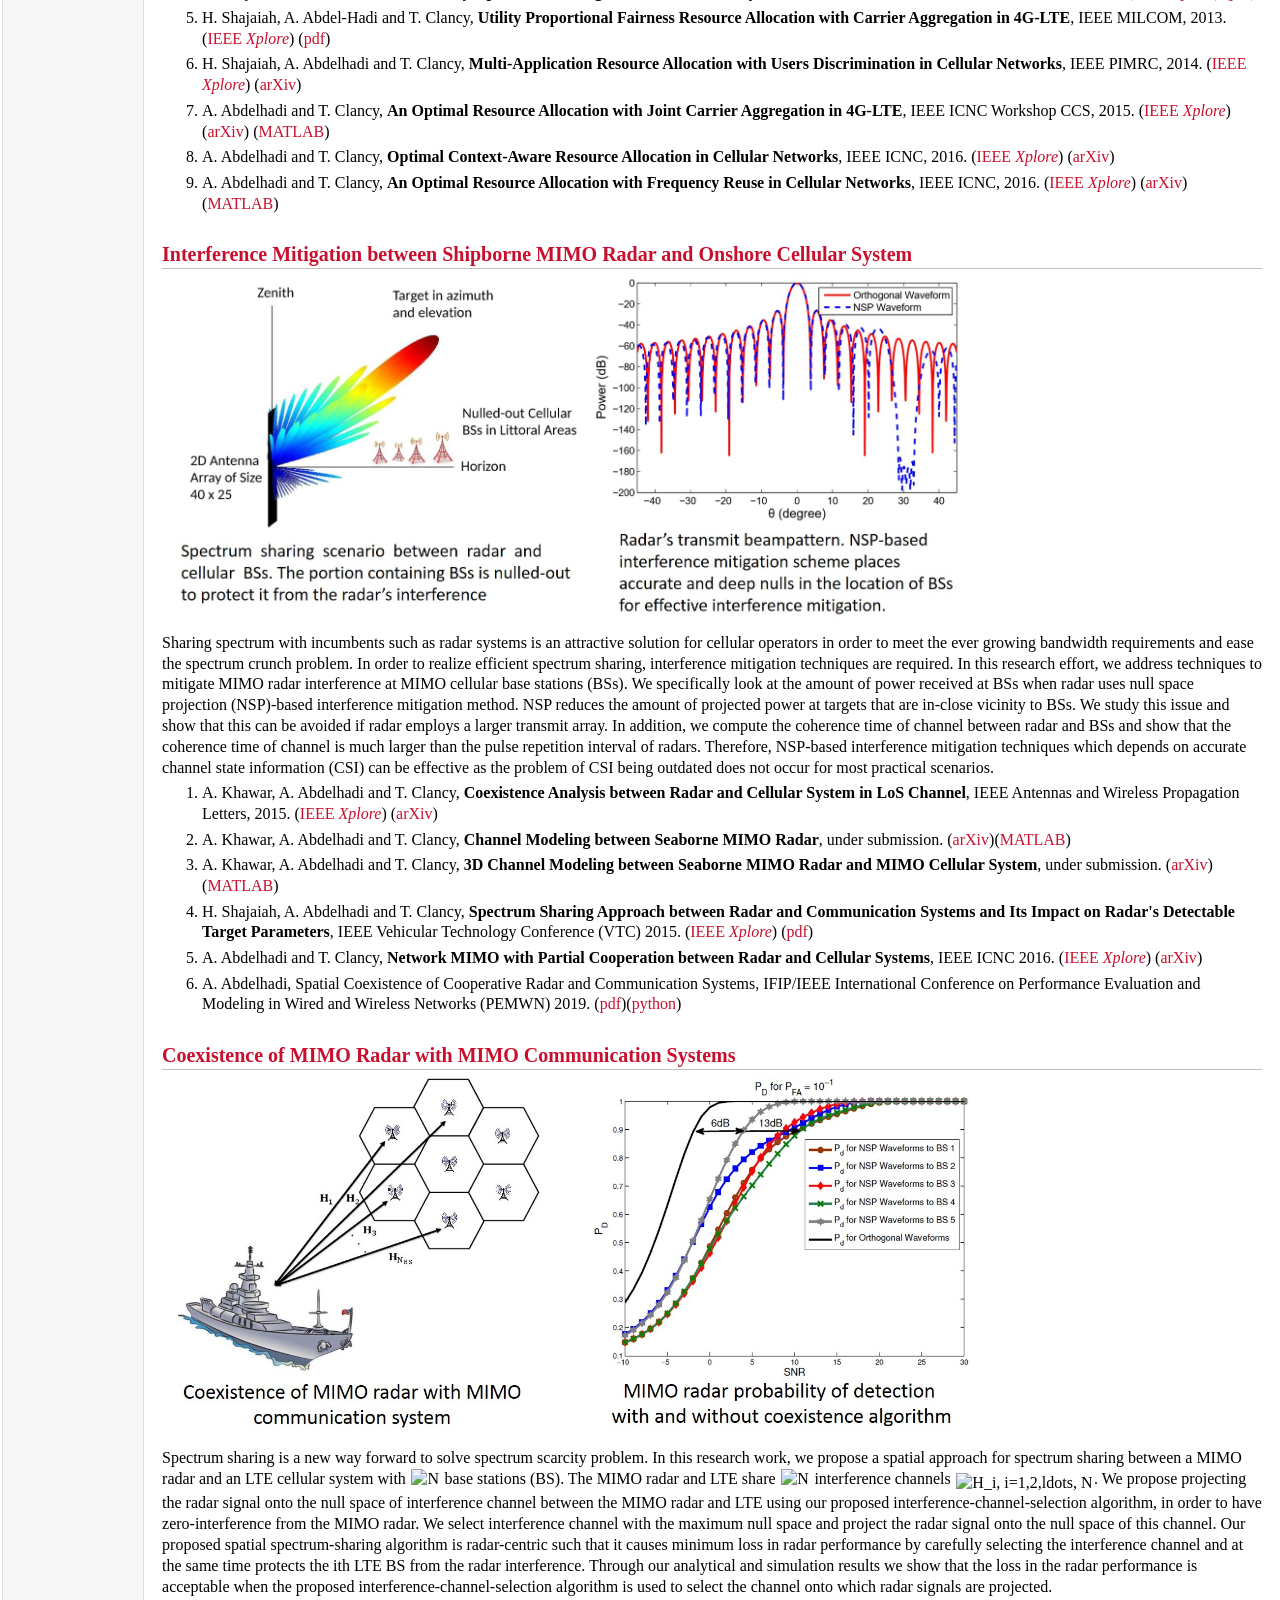
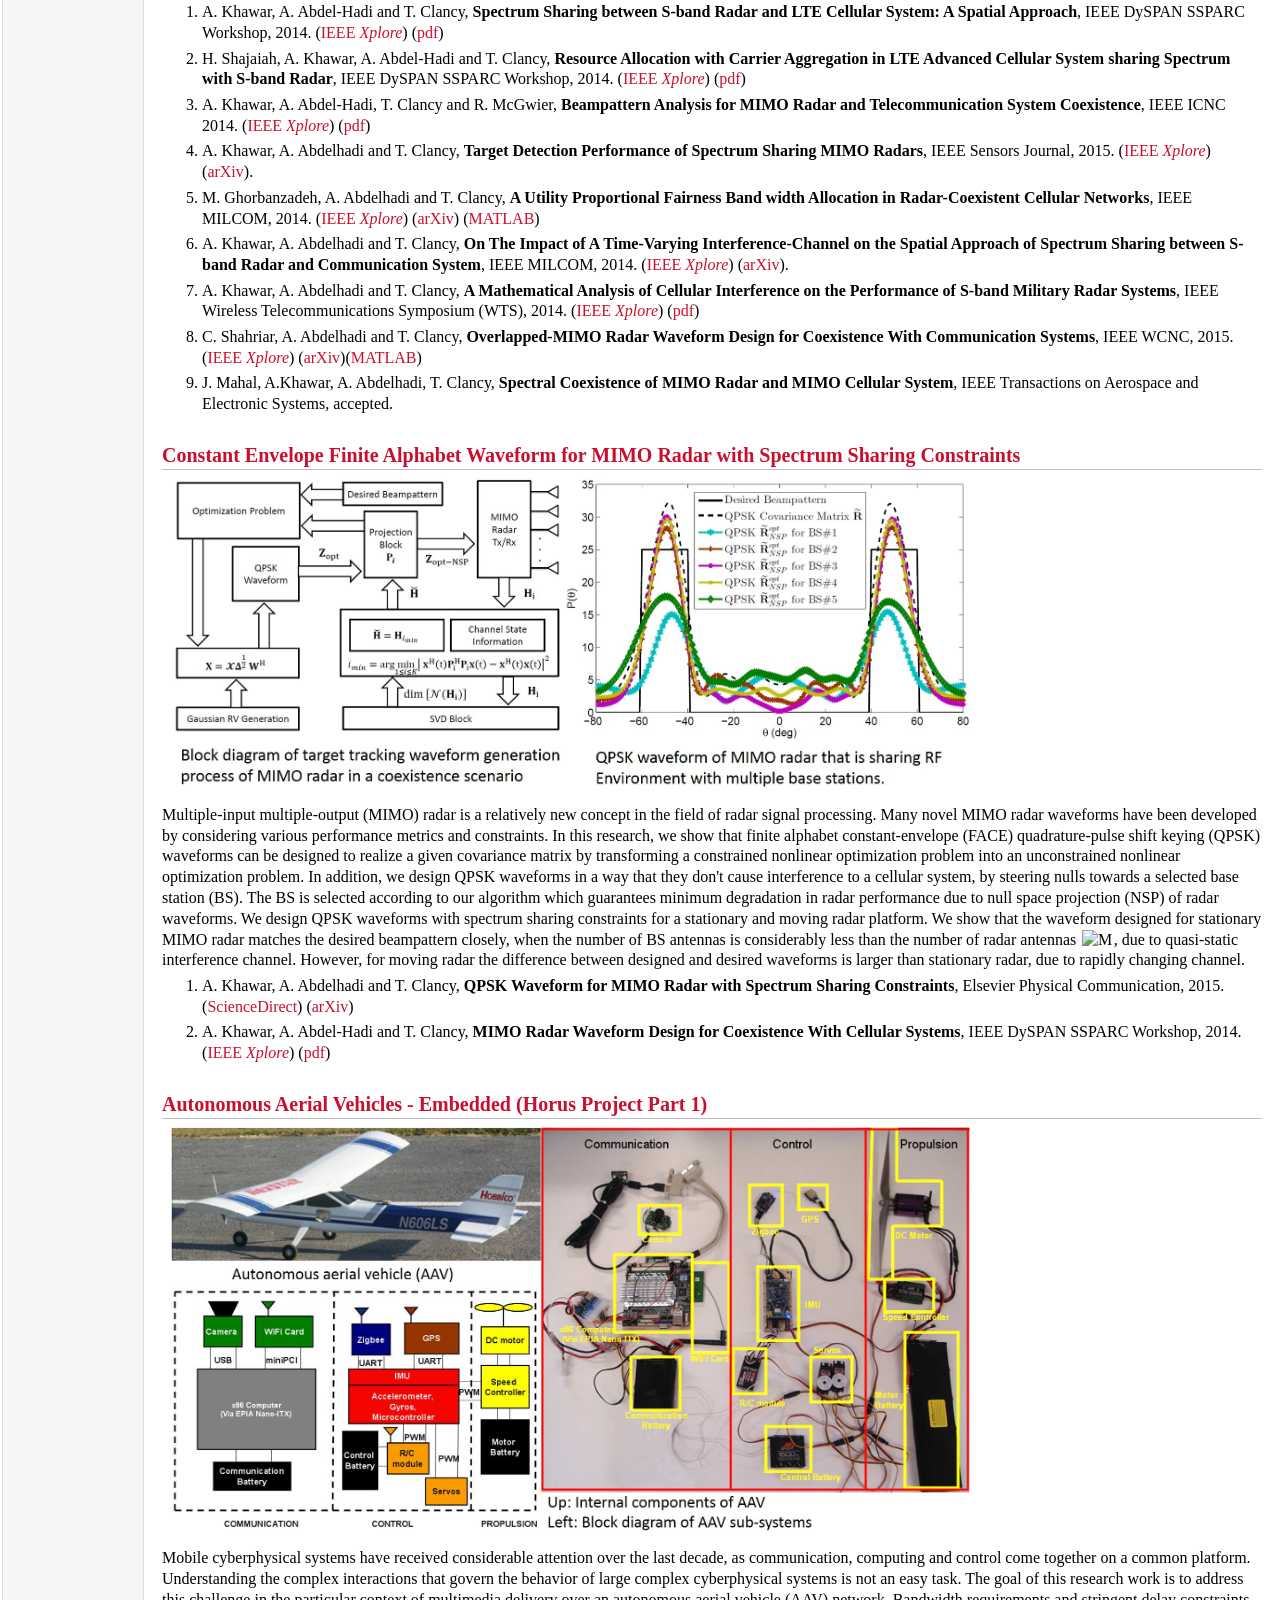
==== commit cc2799c1: "Add files via upload" ====
--- a/research_summary.html
+++ b/research_summary.html
@@ -33,6 +33,33 @@
 <h1>Recent Research Topics</h1>
 </div>
 <p>Personal use of this material is permitted. Permission from IEEE or other publishers must be obtained for all other uses, in any current or future media, including reprinting/republishing this material for advertising or promotional purposes, creating new collective works, for resale or redistribution to servers or lists, or reuse of any copyrighted component of this work in other works. Please refer to the <a href="http://www.ieee.org/publications_standards/publications/rights/copyrightpolicy.html">IEEE Copyright Policy</a>, <a href="http://www.acm.org/publications/policies/copyright_policy">ACM Copyright Policy</a> or copyrights of other publishers of the following publications.</p>
+<h2>RSMA-Enabled RIS-Assisted Integrated Sensing and Communication for 6G: A Comprehensive Survey</h2>
+<table class="imgtable"><tr><td>
+<a href="RSMA_RIS_ISAC.png"><img src="RSMA_RIS_ISAC.png" alt="alt text" width="800px" /></a>&nbsp;</td>
+<td align="left"></td></tr></table>
+<p>Next-generation wireless communication systems are expected to handle sensing and communication on a shared hardware platform jointly. This survey examines the integration of rate-splitting multiple access (RSMA), reconfigurable intelligent surface (RIS), and integrated sensing and communication (ISAC) for 6G. RSMA offers a flexible interference management framework, RIS introduces a programmable wireless propagation environment, and ISAC enables simultaneous data transmission and environmental sensing. The survey covers fundamental principles, mathematical models, and performance metrics for RSMA-RIS-ISAC systems. A comparative analysis of 20 recent works demonstrates that RSMA consistently outperforms NOMA and SDMA in spectral efficiency, energy efficiency, and sensing accuracy. The role of artificial intelligence and machine learning in addressing the non-convex optimization challenges of these systems is also examined, along with open research directions toward practical 6G deployment.</p>
+<ol>
+<li><p>A.-M. Zakari Adams and A. Abdelhadi: &ldquo;RSMA-enabled RIS-assisted Integrated Sensing and Communication for 6G: A Comprehensive Survey,&rdquo; IEEE Access, vol. 14, pp. 38392-38420, 2026. (<a href="https://ieeexplore.ieee.org/abstract/document/11426895">IEEE <i>Xplore</i></a>)</p>
+</li>
+</ol>
+<h2>QAOA-Based Multi-Hop Relay Path Selection Using Fade Duration</h2>
+<table class="imgtable"><tr><td>
+<a href="QAOA_AFD.png"><img src="QAOA_AFD.png" alt="alt text" width="800px" /></a>&nbsp;</td>
+<td align="left"></td></tr></table>
+<p>Cooperative multi-hop relaying is a fundamental strategy for extending coverage in 6G networks, and relay path selection directly influences end-to-end reliability. Conventional approaches use the signal-to-noise ratio as the link-quality parameter and either a greedy or an exhaustive search as the solver. However, SNR only measures average channel strength and ignores the temporal duration of fade events, which determines burst-error performance in delay-sensitive traffic. This study presents a relay path selection system based on the quantum approximate optimization algorithm (QAOA), with average fade duration (AFD) as the edge metric. The problem is expressed as a quadratic unconstrained binary optimization, which is addressed through a depth-two QAOA circuit over an eight-qubit two-tier decode-and-forward (DF) relay network. Simulation results show that QAOA-AFD closely follows the optimum exhaustive search approach and reduces total path AFD by up to 37% compared to conventional SNR-based selection. The comparison analysis also demonstrates that the choice of edge metric, not solver quality, is the most important factor in path performance.</p>
+<ol>
+<li><p>A.-M. Zakari Adams, A. R. Hussein, S. Vishwanath, E. Hossain, Z. Han, and A. Abdelhadi: &ldquo;QAOA-Based Multi-Hop Relay Path Selection Using Fade Duration,&rdquo; IEEE Cyber Awareness and Research Symposium (CARS) 2026. (accepted)</p>
+</li>
+</ol>
+<h2>Password Recovery using Partitioned Grover's Algorithm</h2>
+<table class="imgtable"><tr><td>
+<a href="Grover_password.png"><img src="Grover_password.png" alt="alt text" width="800px" /></a>&nbsp;</td>
+<td align="left"></td></tr></table>
+<p>Grover's algorithm provides a quadratic speedup over classical brute-force search and poses a credible threat to password-based authentication systems, including bcrypt, PBKDF2, and Argon2. Direct application to realistic password lengths is, however, limited by existing NISQ hardware: restricted qubit counts and short coherence durations make full-circuit execution unfeasible. This paper describes the first actual Qiskit implementation of a partitioned Grover framework, which splits the password into two parts: a quantum part searched by Grover's algorithm and a classical part enumerated by the coordinator. A formal threshold-based detection criterion separates correct and incorrect classical partitions. The framework is expanded to partition sizes of m = 3, 4, 5, and 6 qubits, and the simulated success probability is within 0.001 of the theoretical prediction for all tested sizes. Under a fixed five-qubit hardware budget, the partitioned circuit can handle passwords up to seven bits long with a steady success probability, but the regular Grover circuit becomes infeasible for n &gt; 5. Each extra qubit reduces the classical computational burden exponentially, but quantum work grows only sub-linearly.</p>
+<ol>
+<li><p>A.-M. Zakari Adams and A. Abdelhadi: &ldquo;Password Recovery using Partitioned Grover's Algorithm,&rdquo; IEEE CARS 2026. (accepted)</p>
+</li>
+</ol>
 <h2>Modulation Classification Resiliency Against Adversarial Attacks using Mixture GAN</h2>
 <table class="imgtable"><tr><td>
 <a href="Secure_OTA_Radio_GAN_Sim.png"><img src="Secure_OTA_Radio_GAN_Sim.png" alt="alt text" width="800px" /></a>&nbsp;</td>
@@ -345,7 +372,7 @@
 </ol>
 <div id="footer">
 <div id="footer-text">
-Page generated 2026-08-20 12:41:18 CDT, by <a href="http://jemdoc.jaboc.net/">jemdoc</a>.
+Page generated 2026-08-20 13:02:48 CDT, by <a href="http://jemdoc.jaboc.net/">jemdoc</a>.
 </div>
 </div>
 </td>
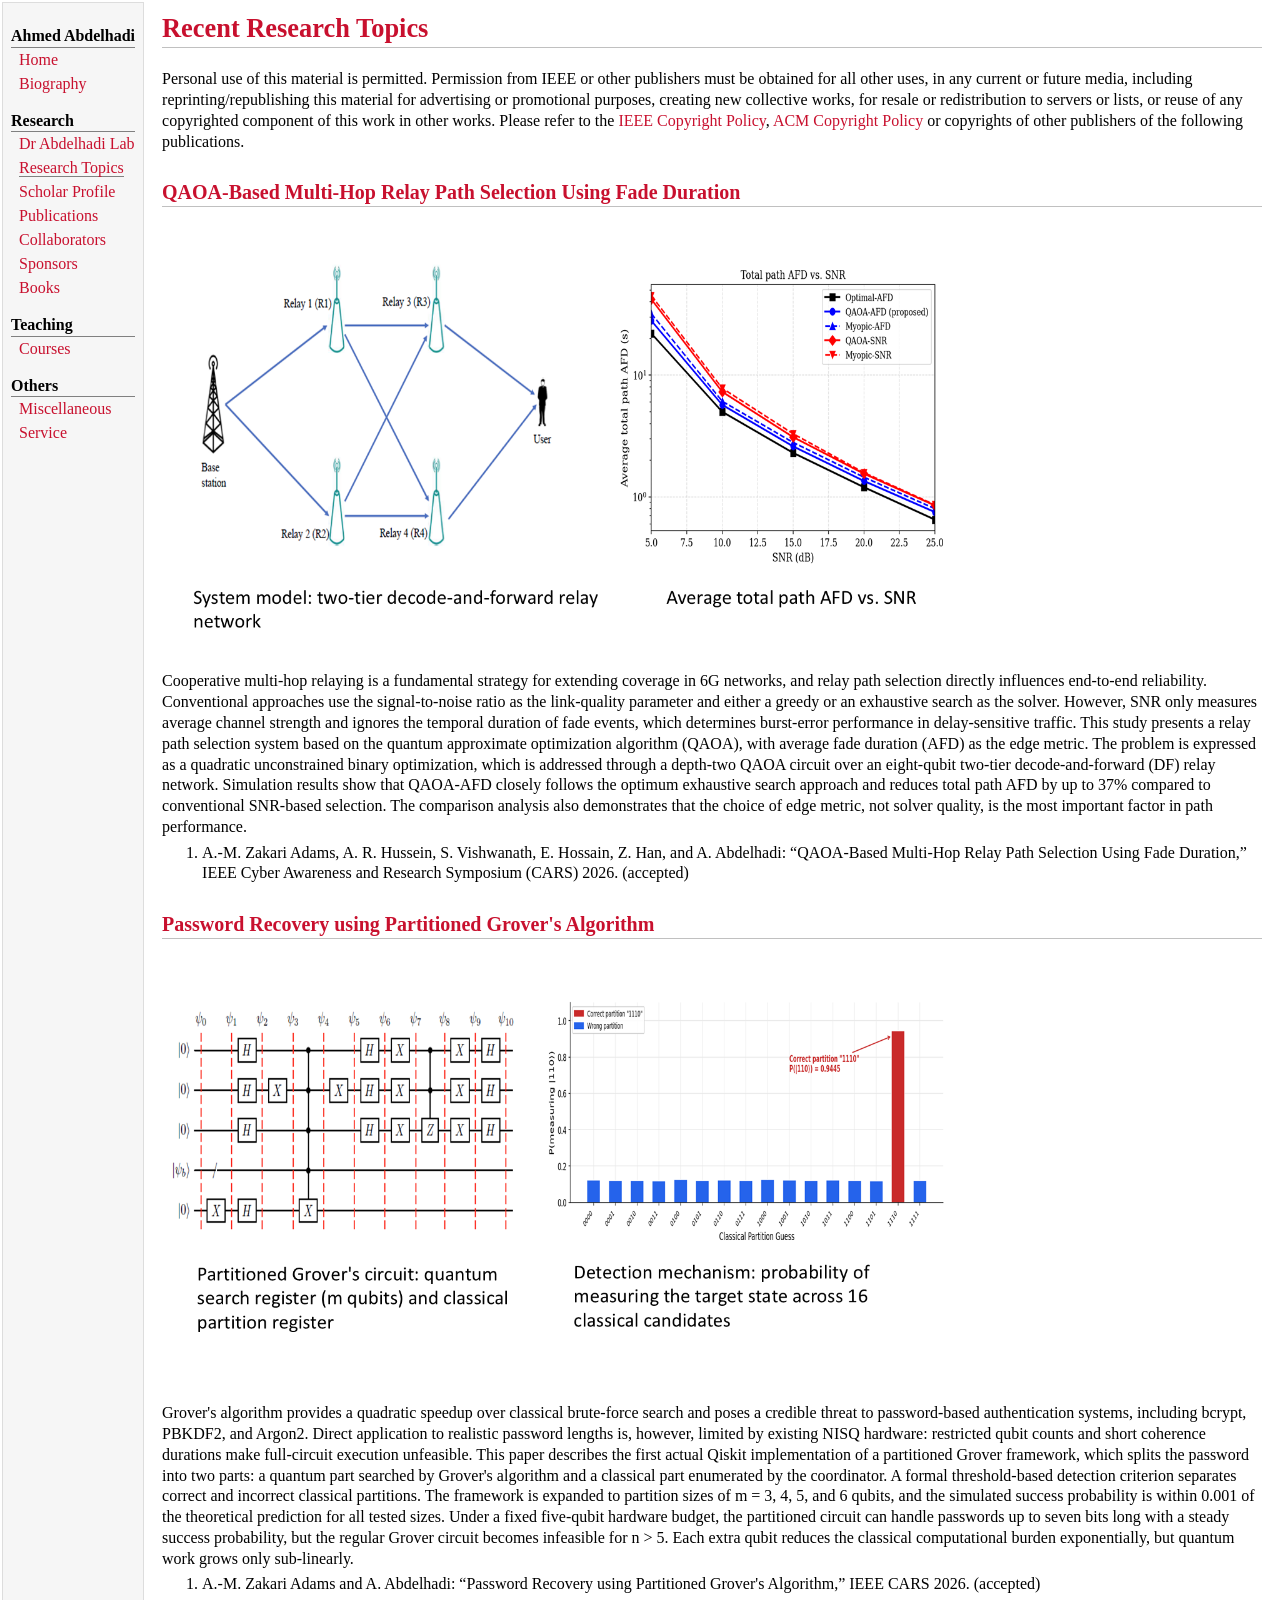
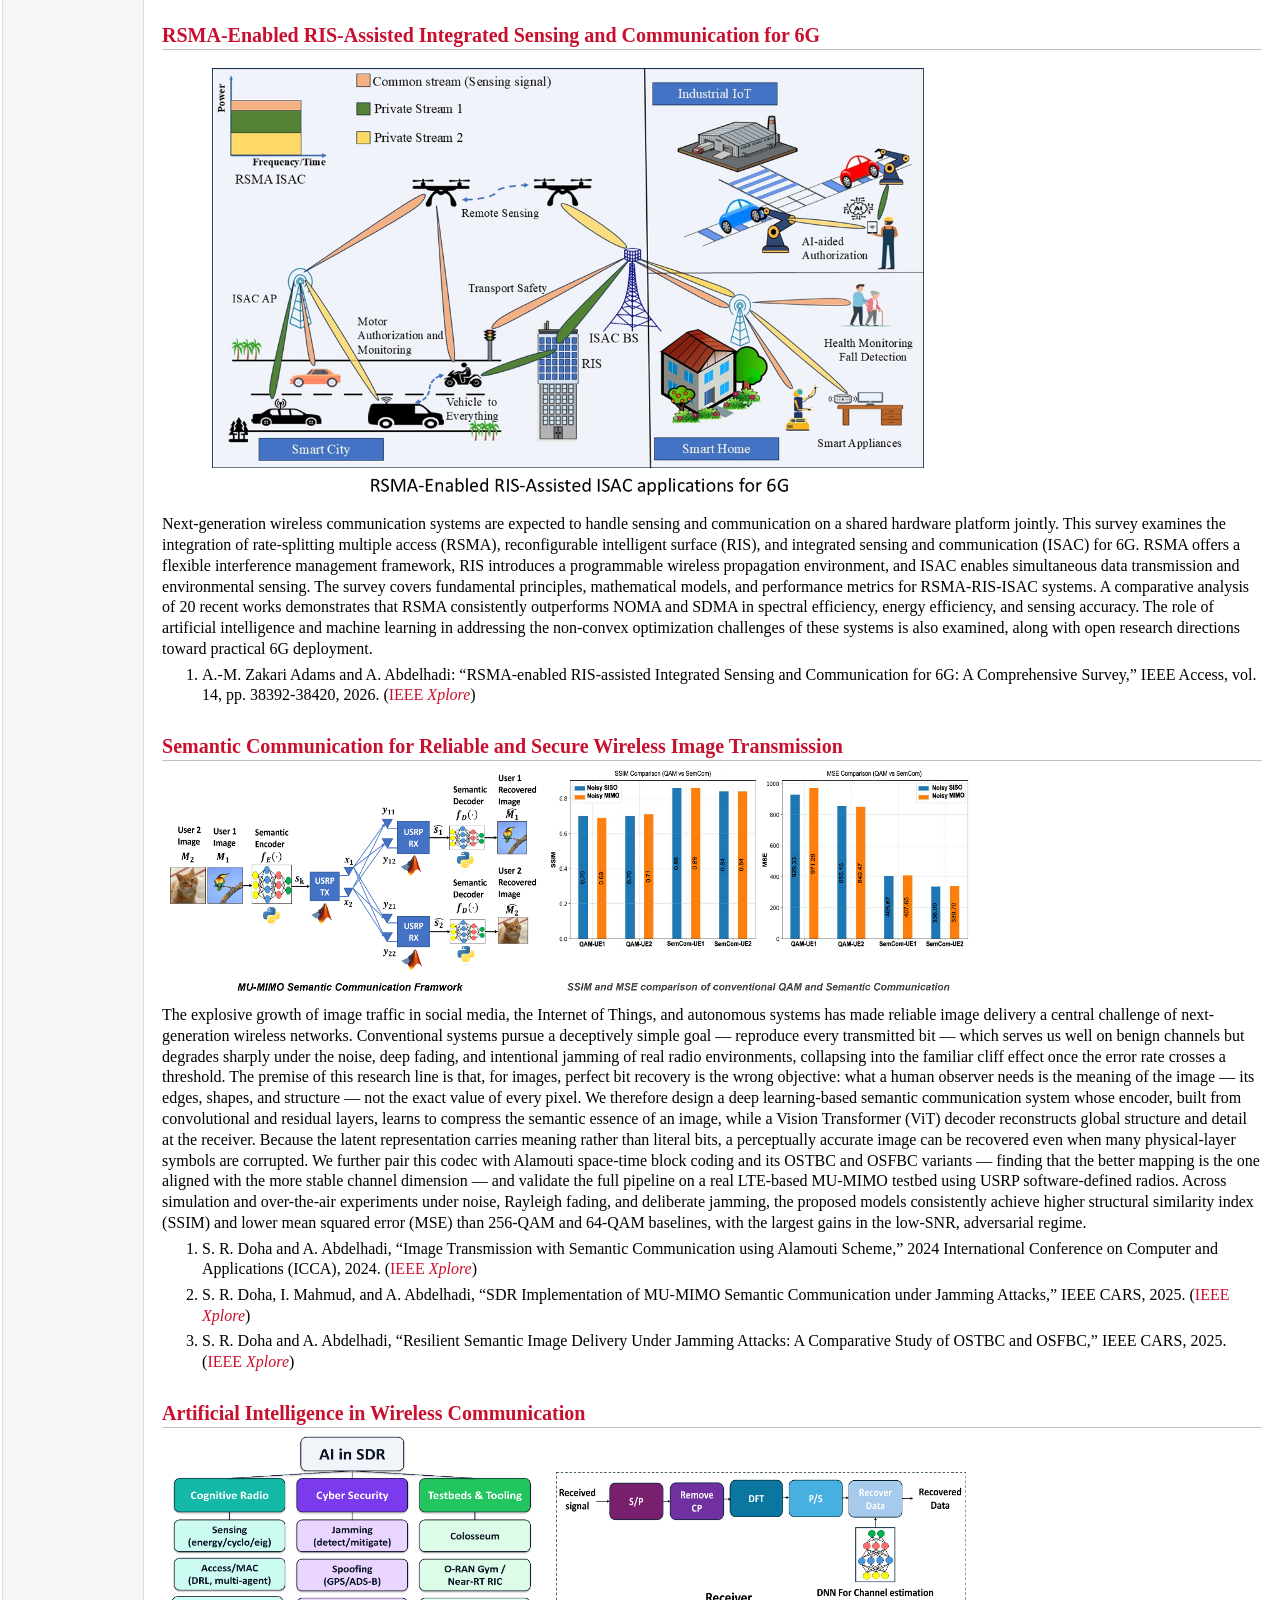
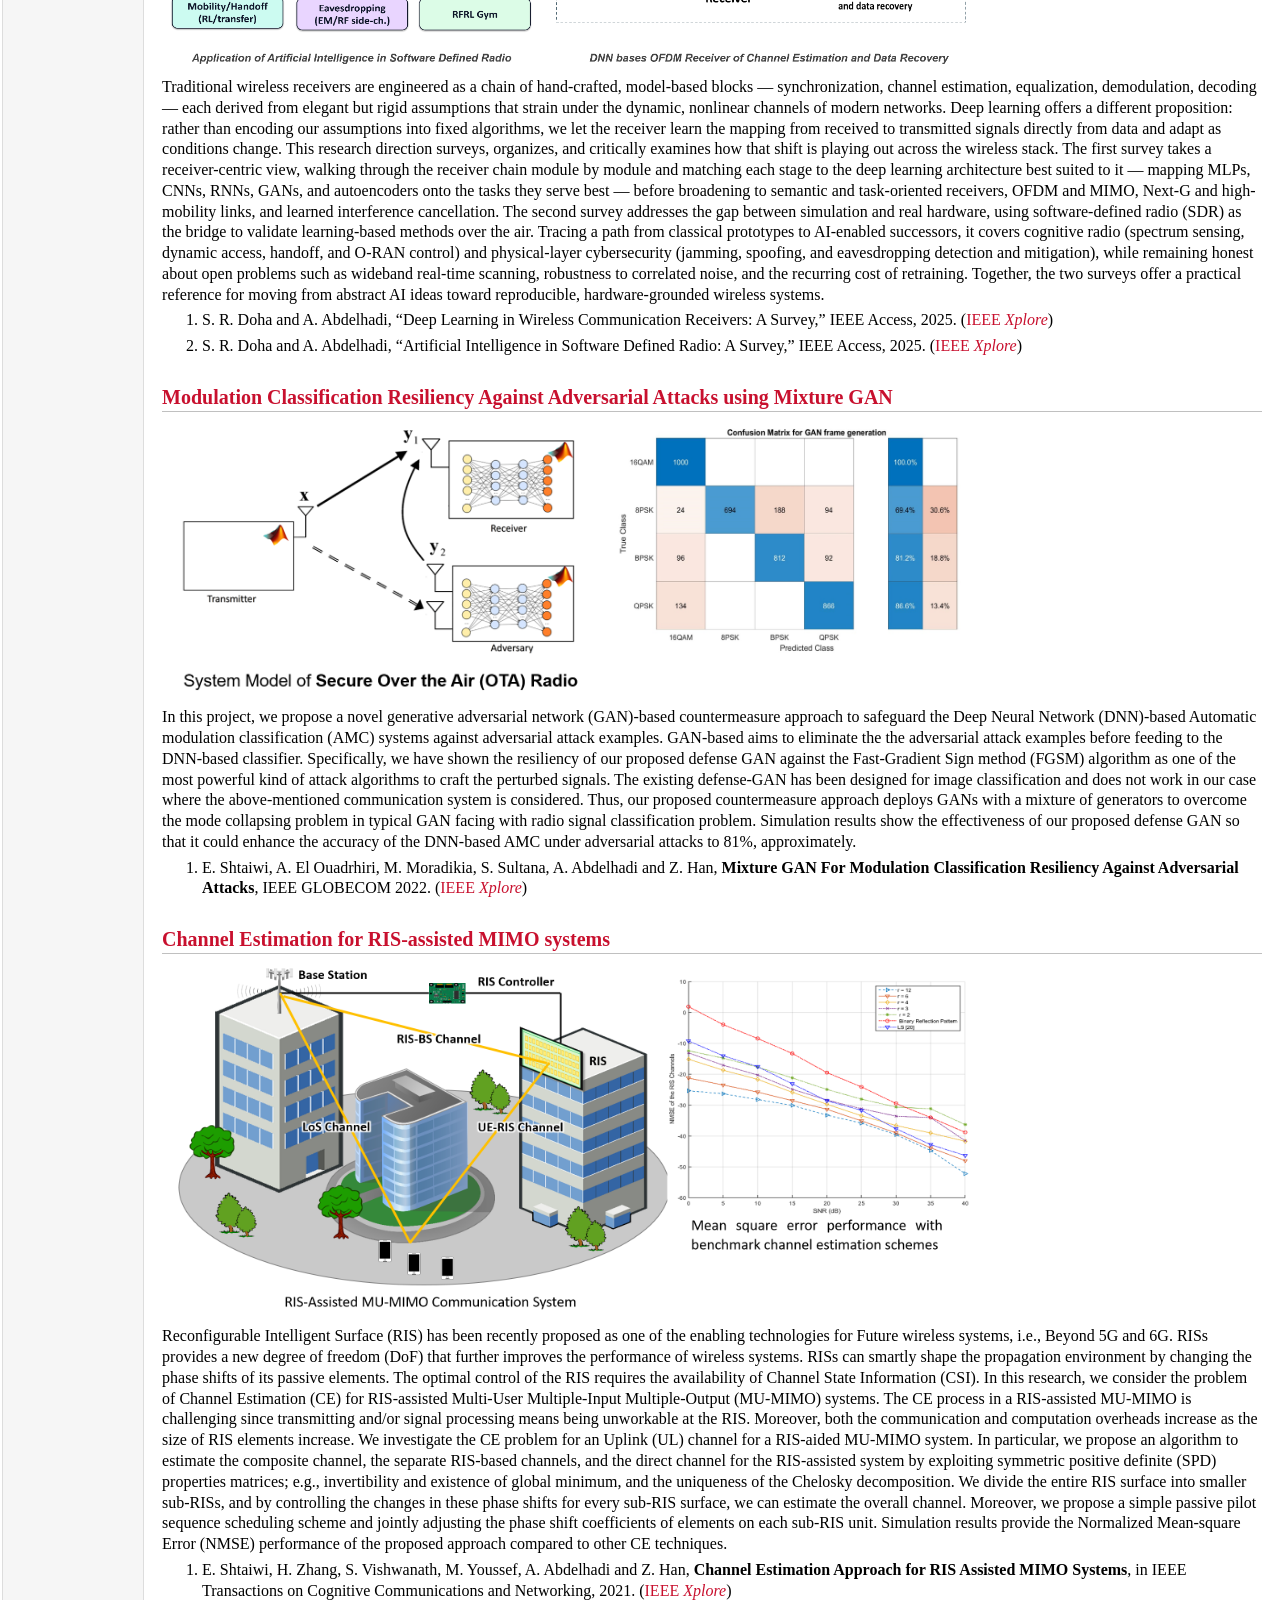
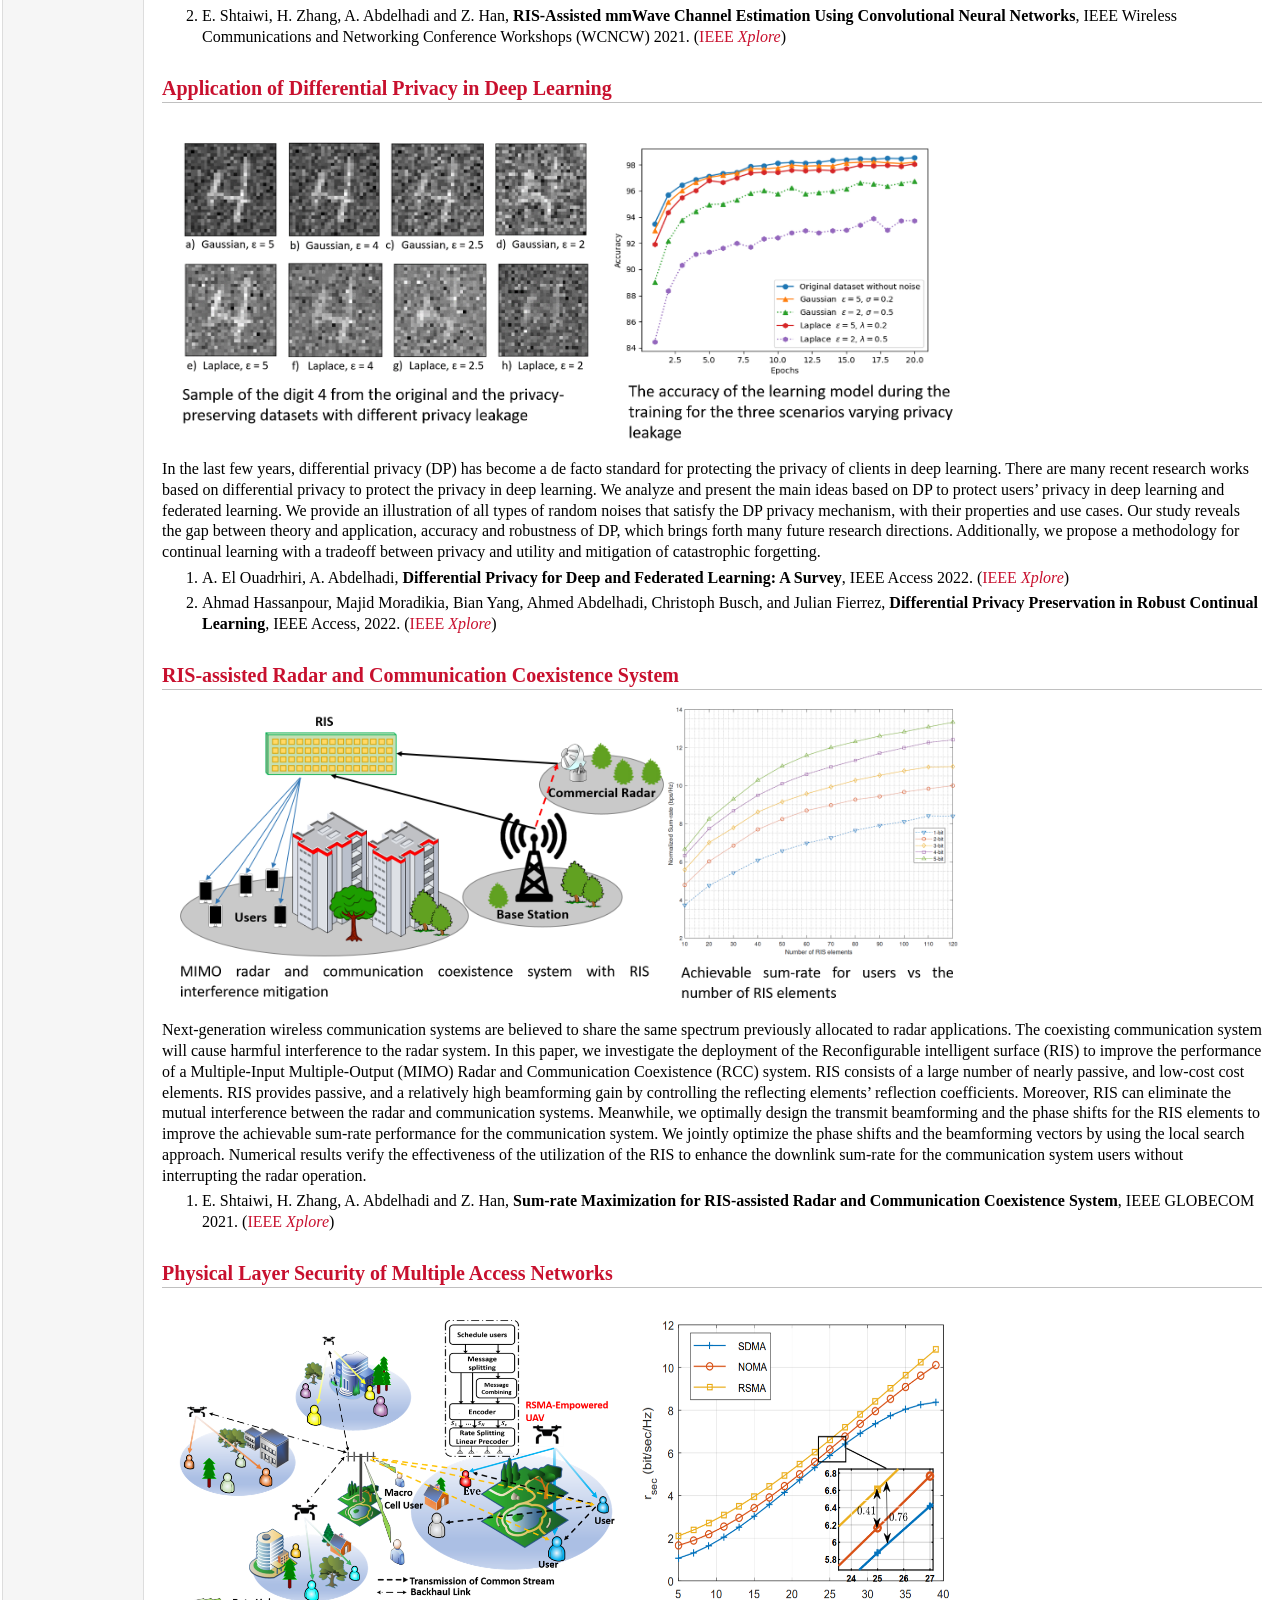
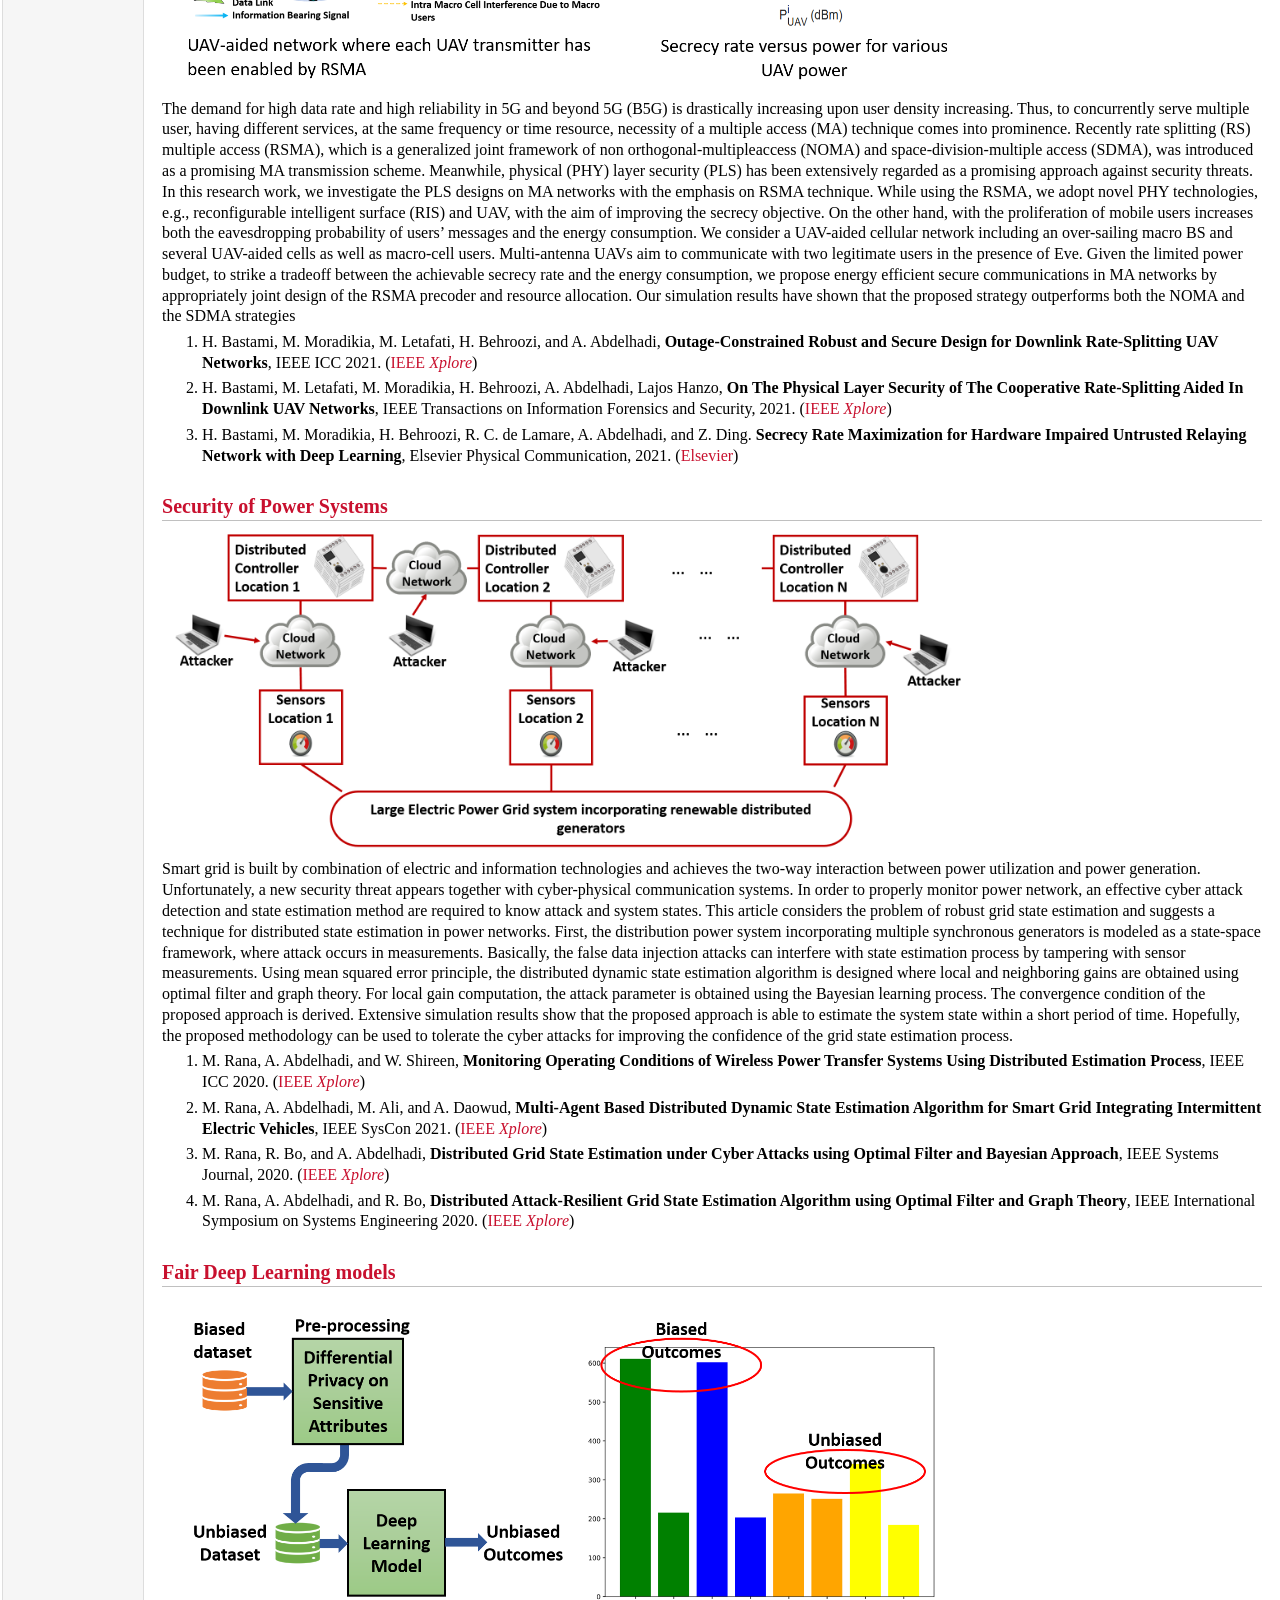
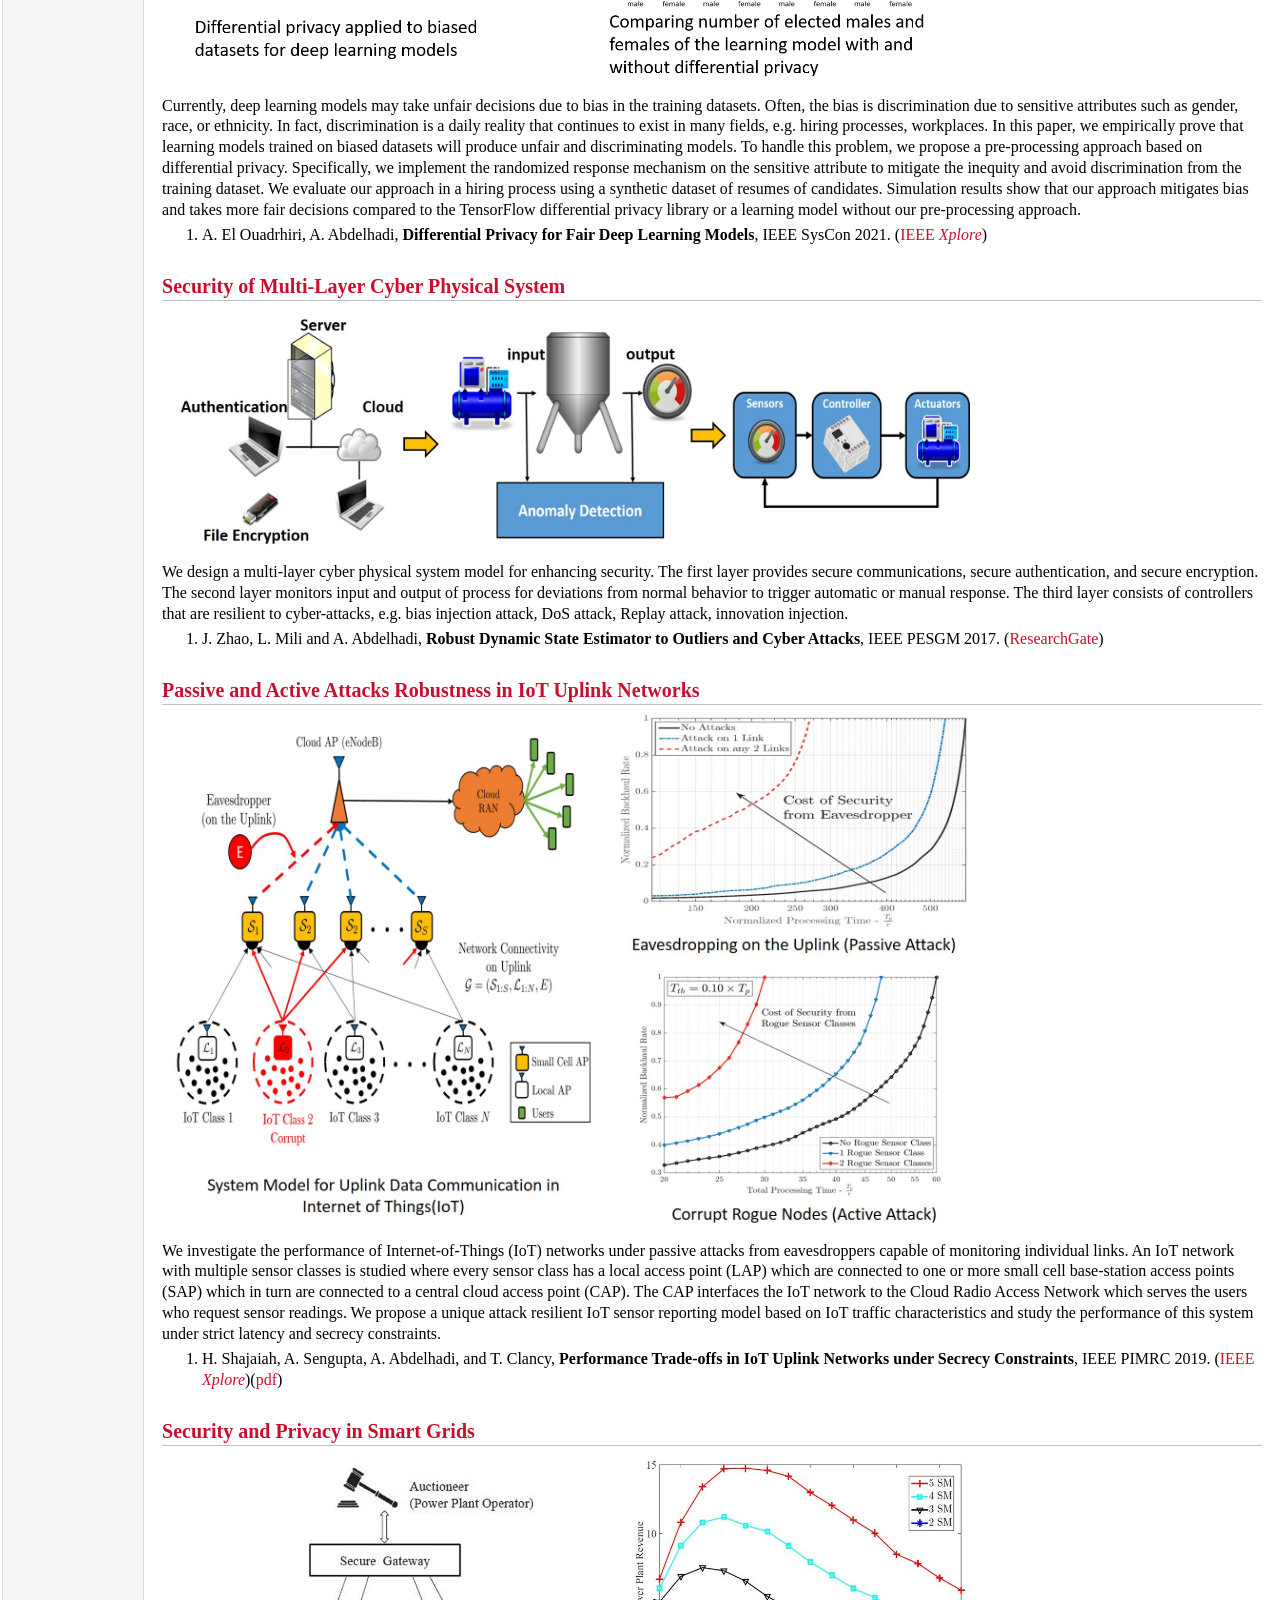
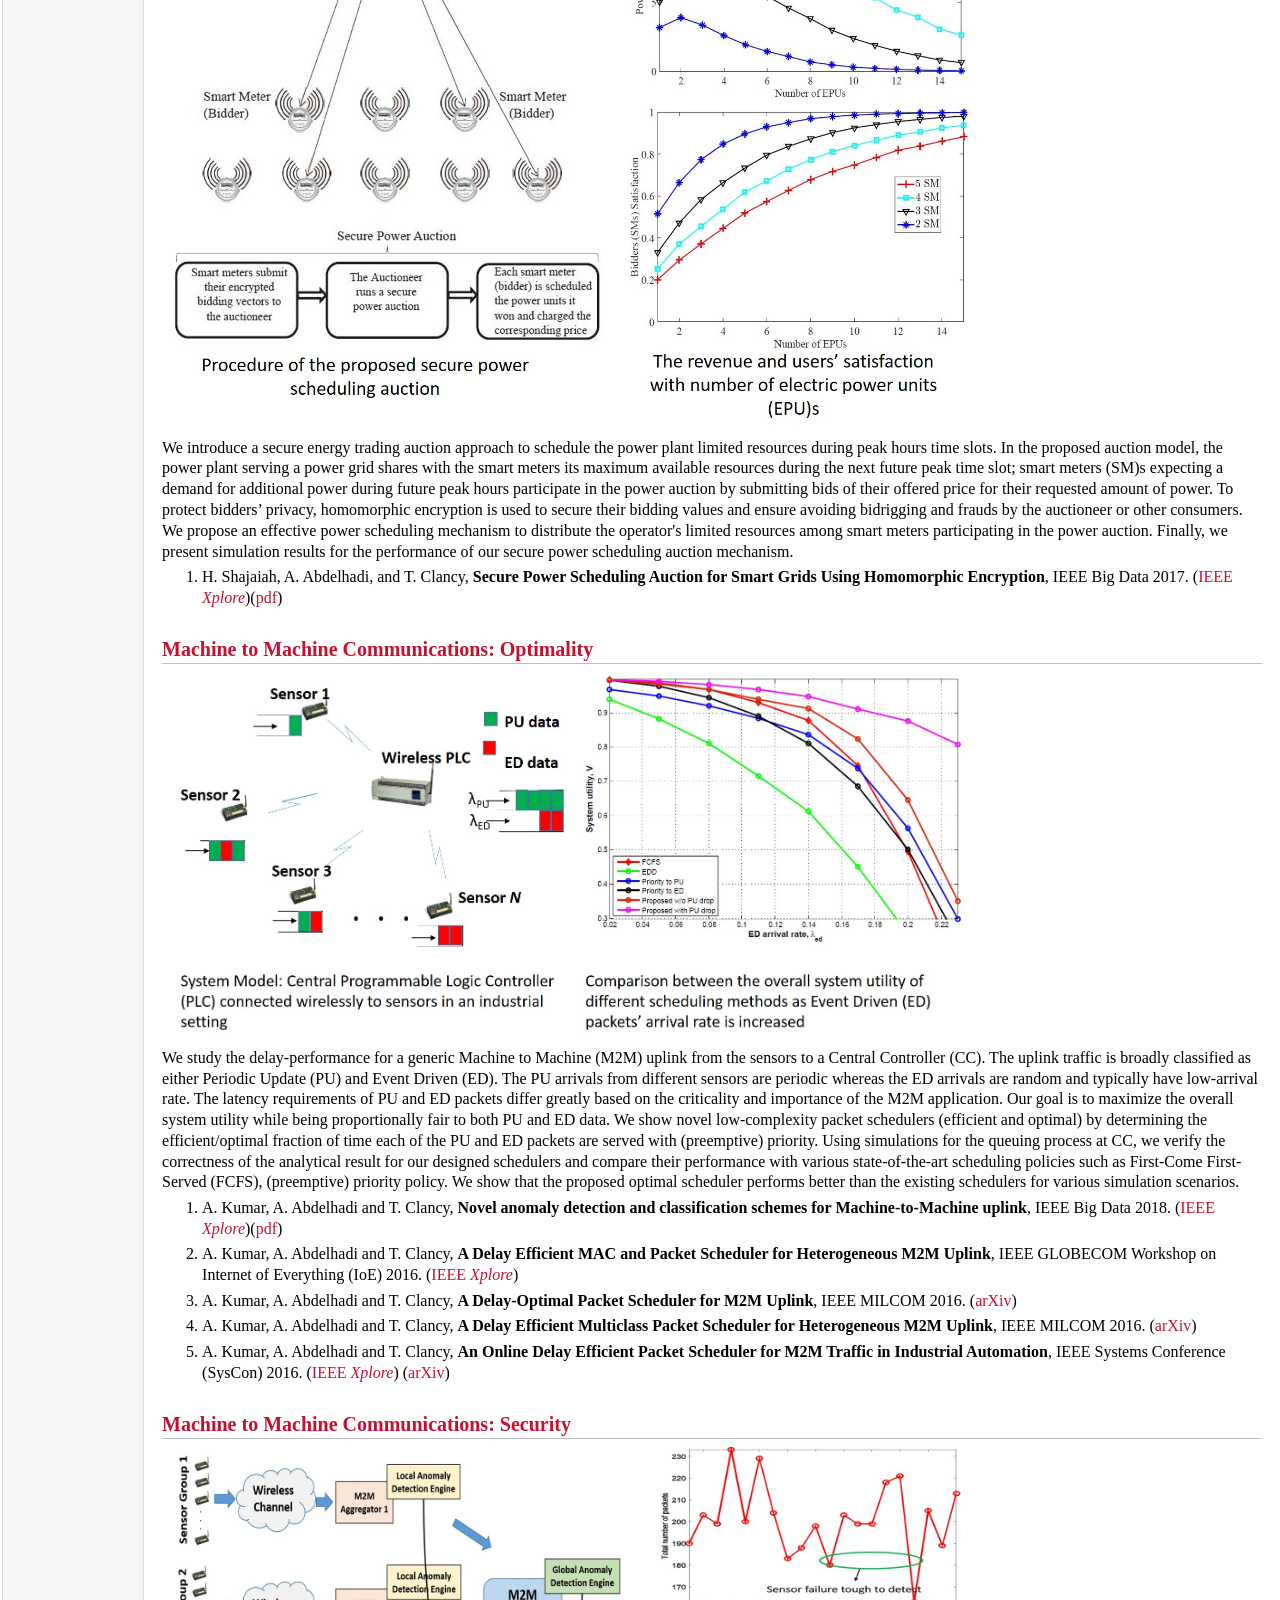
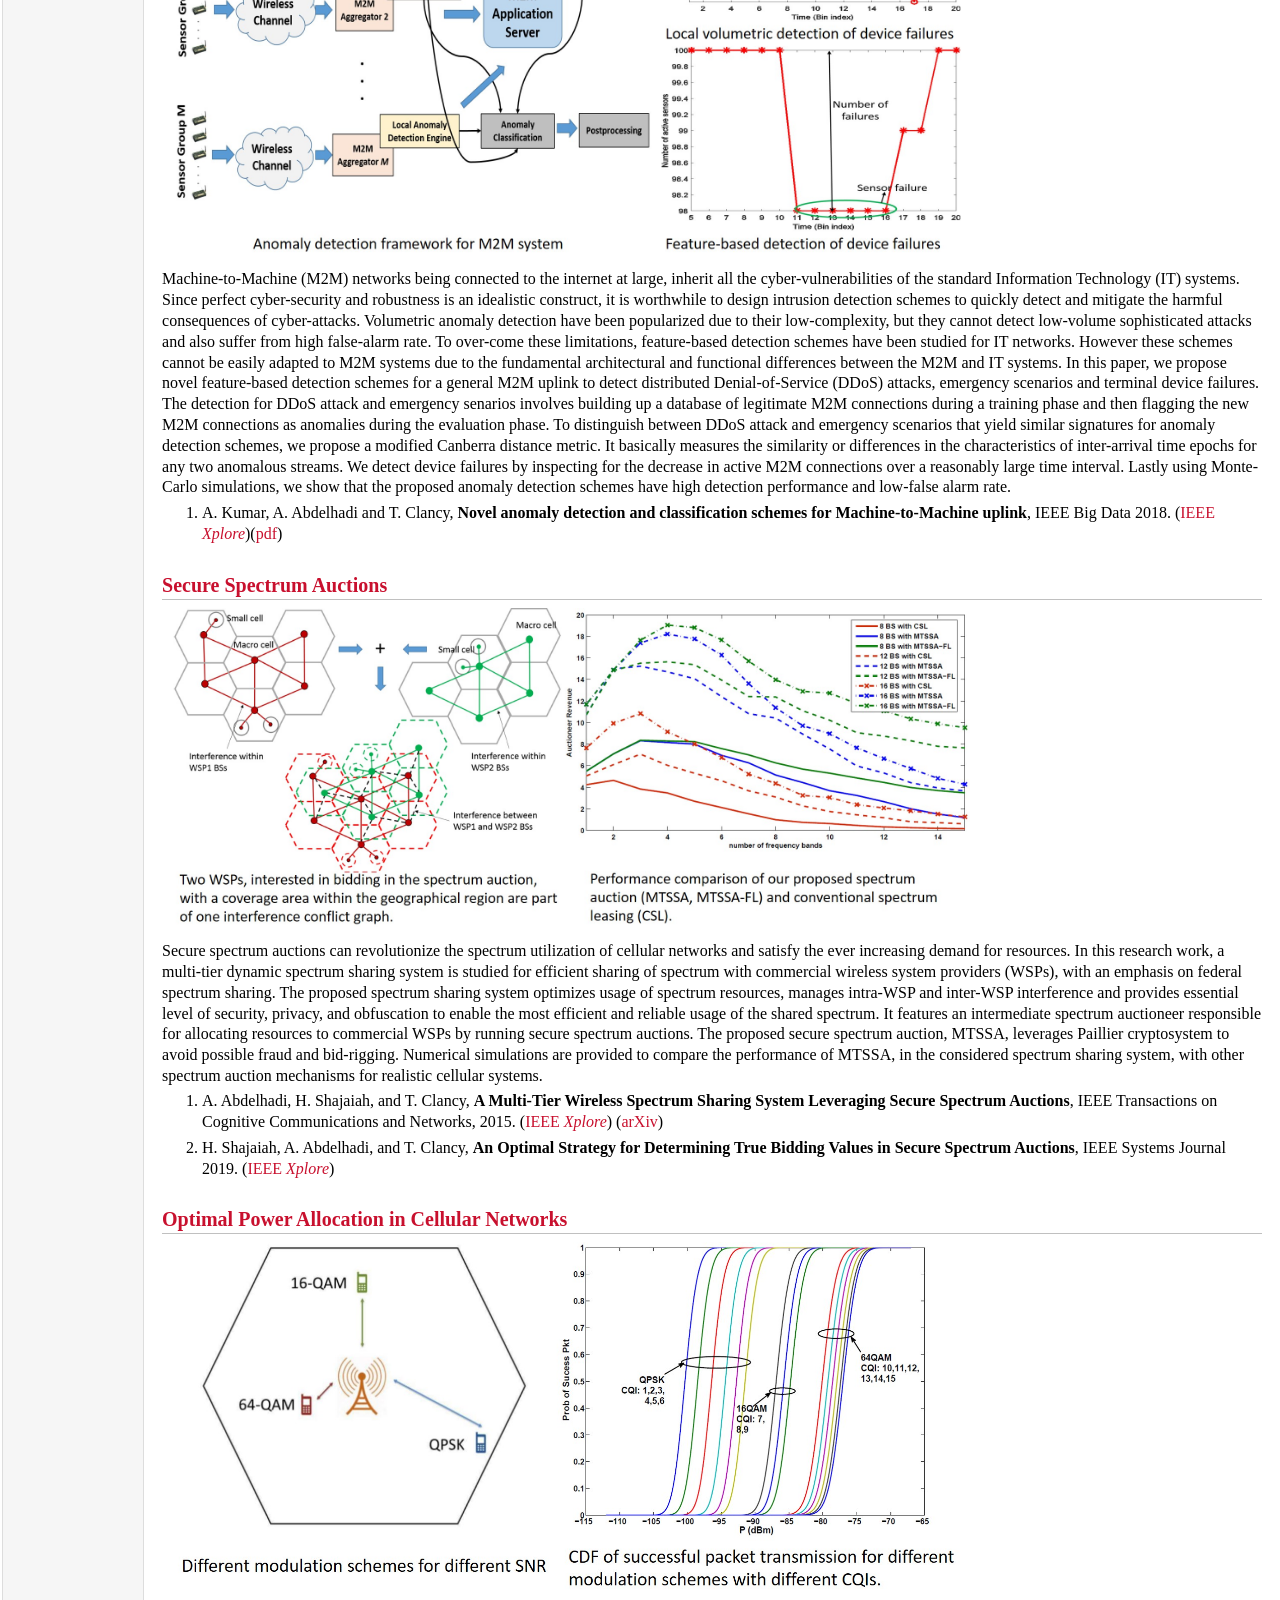
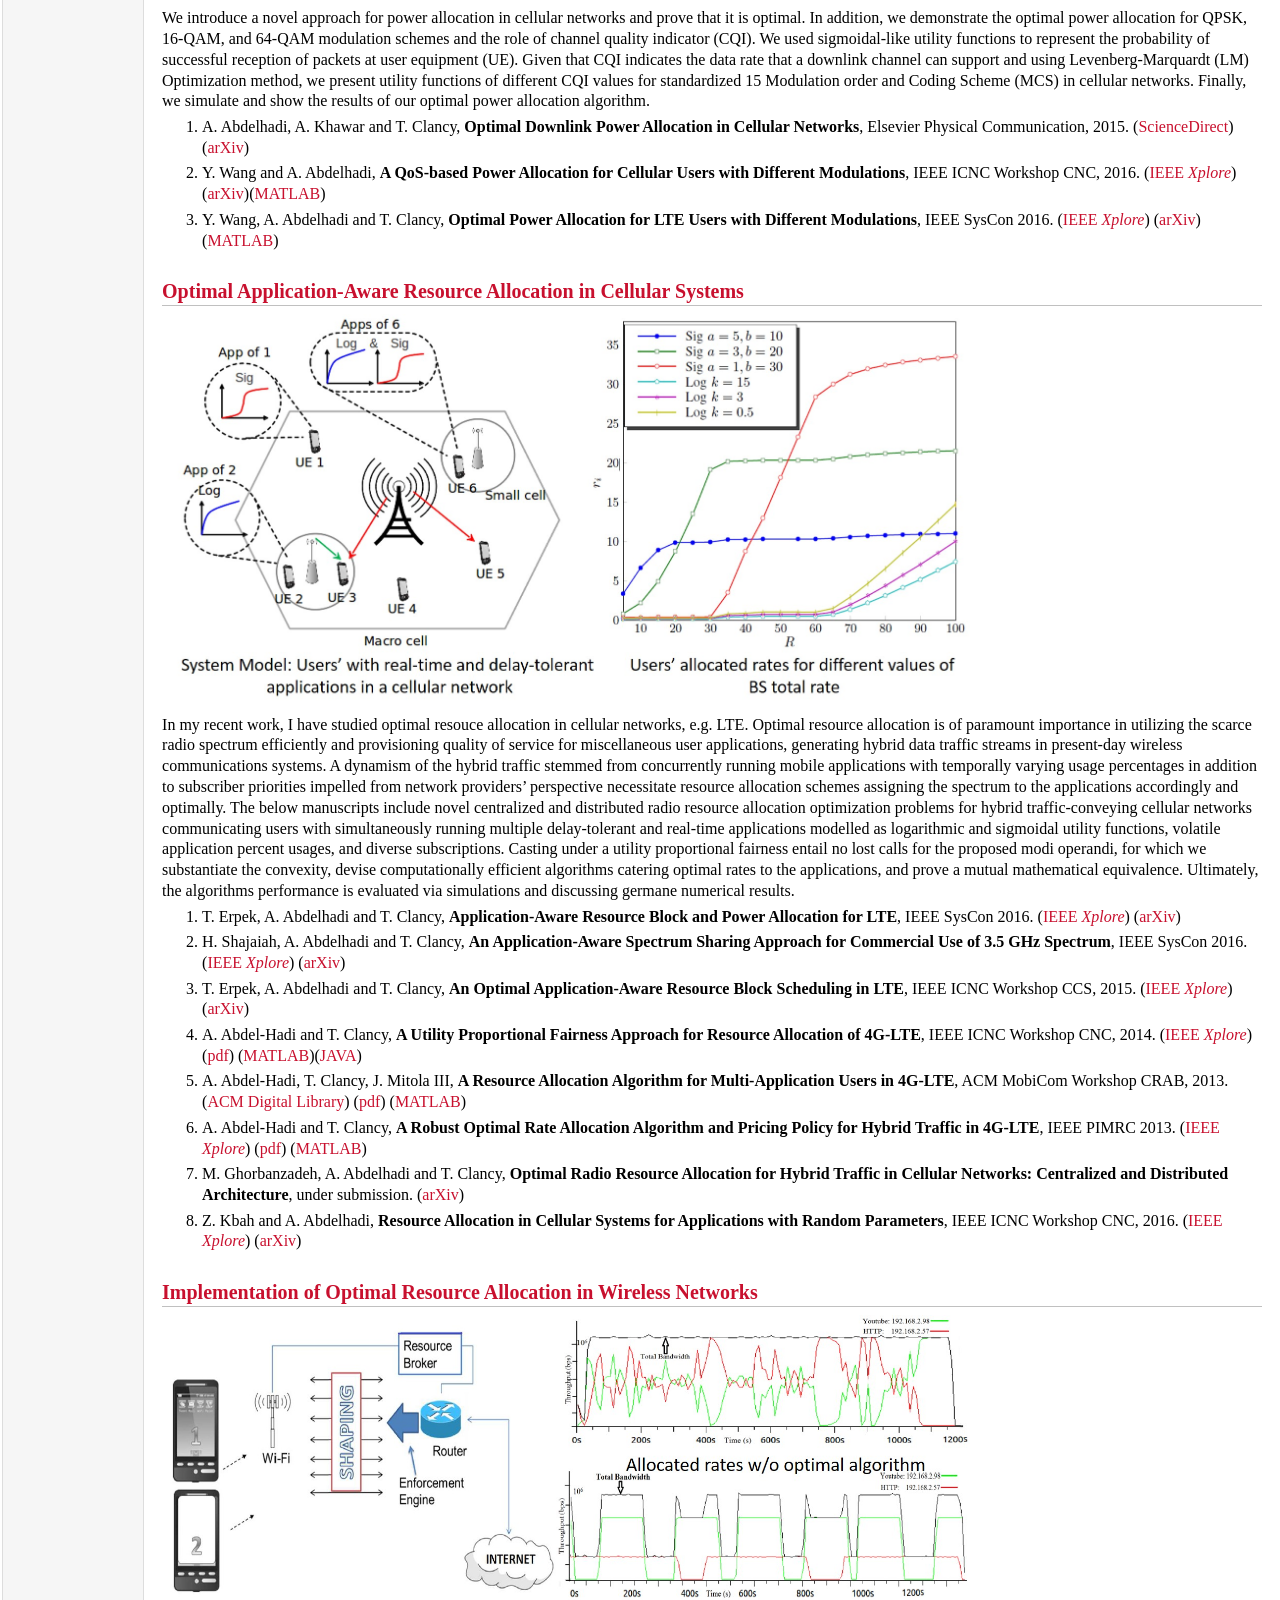
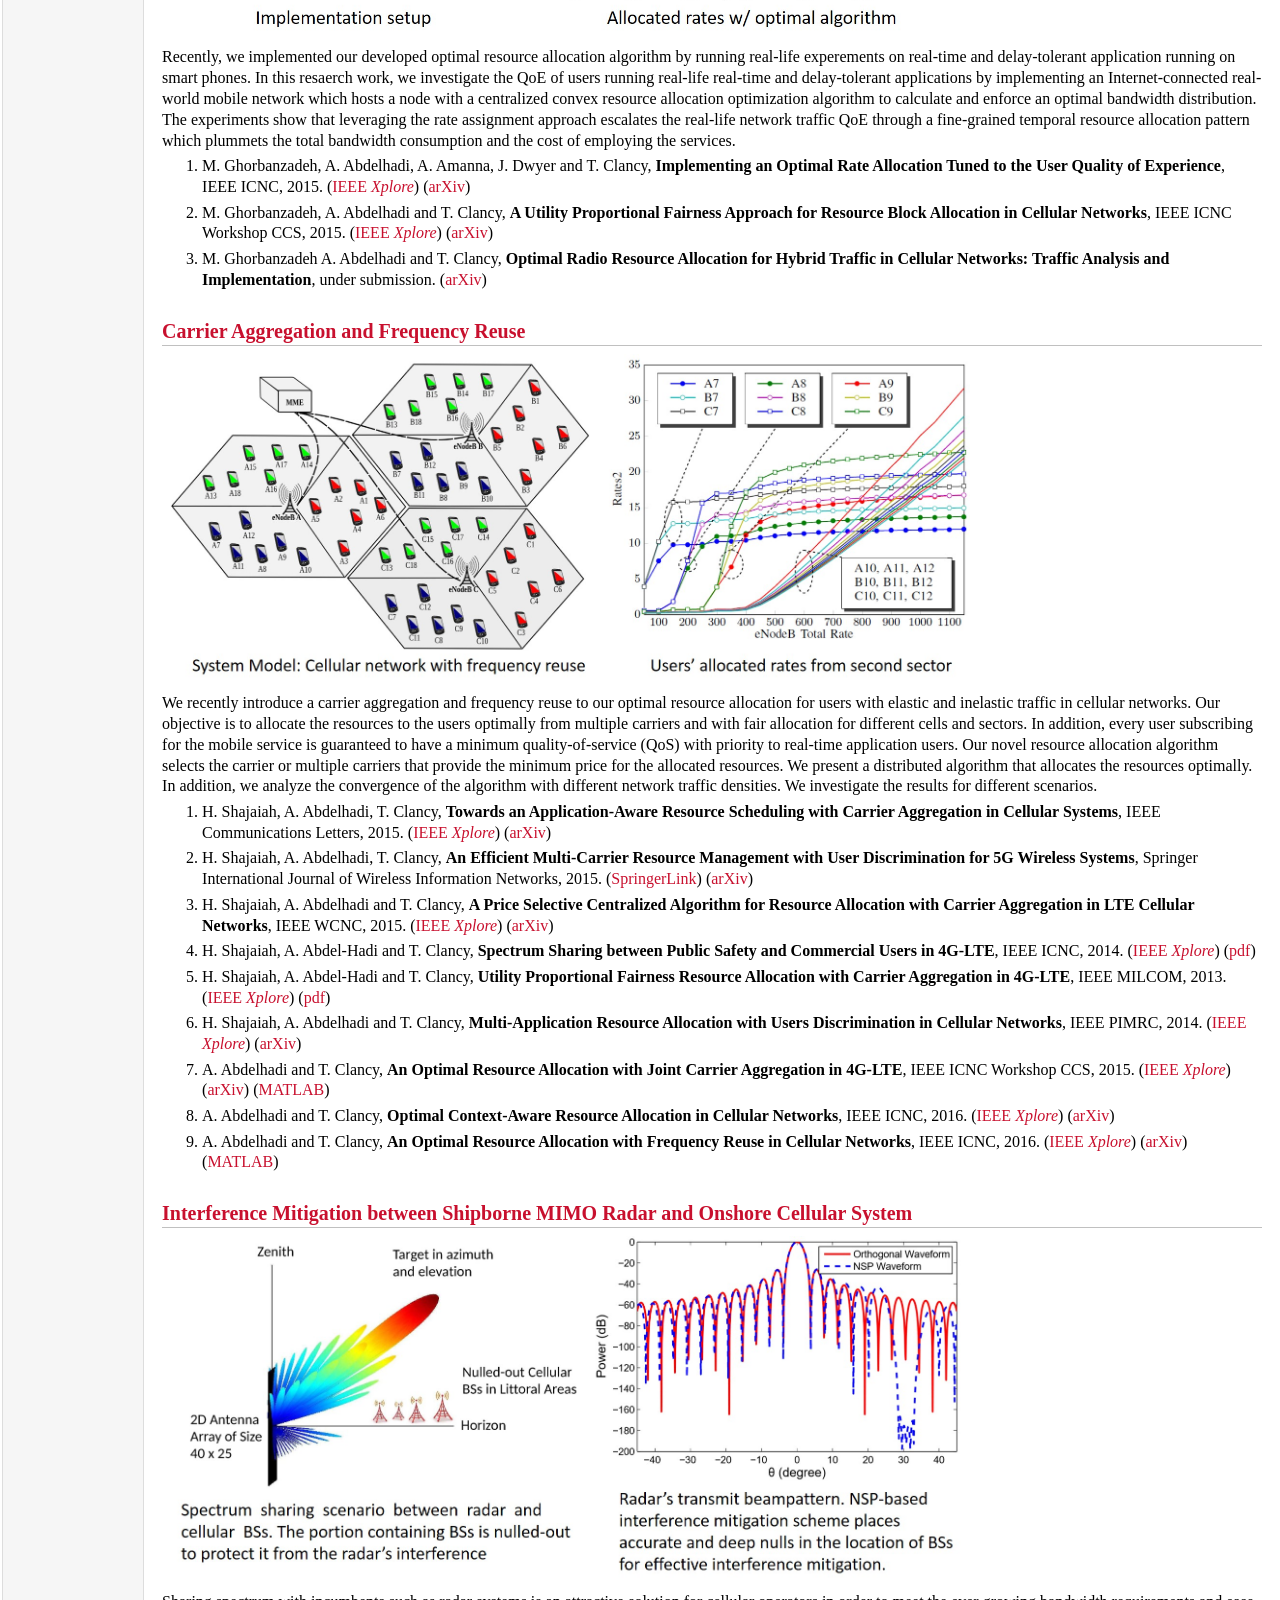
==== commit 7fbe2537: "Add files via upload" ====
--- a/research_summary.html
+++ b/research_summary.html
@@ -33,7 +33,25 @@
 <h1>Recent Research Topics</h1>
 </div>
 <p>Personal use of this material is permitted. Permission from IEEE or other publishers must be obtained for all other uses, in any current or future media, including reprinting/republishing this material for advertising or promotional purposes, creating new collective works, for resale or redistribution to servers or lists, or reuse of any copyrighted component of this work in other works. Please refer to the <a href="http://www.ieee.org/publications_standards/publications/rights/copyrightpolicy.html">IEEE Copyright Policy</a>, <a href="http://www.acm.org/publications/policies/copyright_policy">ACM Copyright Policy</a> or copyrights of other publishers of the following publications.</p>
-<h2>RSMA-Enabled RIS-Assisted Integrated Sensing and Communication for 6G: A Comprehensive Survey</h2>
+<h2>QAOA-Based Multi-Hop Relay Path Selection Using Fade Duration</h2>
+<table class="imgtable"><tr><td>
+<a href="QAOA_AFD.png"><img src="QAOA_AFD.png" alt="alt text" width="800px" /></a>&nbsp;</td>
+<td align="left"></td></tr></table>
+<p>Cooperative multi-hop relaying is a fundamental strategy for extending coverage in 6G networks, and relay path selection directly influences end-to-end reliability. Conventional approaches use the signal-to-noise ratio as the link-quality parameter and either a greedy or an exhaustive search as the solver. However, SNR only measures average channel strength and ignores the temporal duration of fade events, which determines burst-error performance in delay-sensitive traffic. This study presents a relay path selection system based on the quantum approximate optimization algorithm (QAOA), with average fade duration (AFD) as the edge metric. The problem is expressed as a quadratic unconstrained binary optimization, which is addressed through a depth-two QAOA circuit over an eight-qubit two-tier decode-and-forward (DF) relay network. Simulation results show that QAOA-AFD closely follows the optimum exhaustive search approach and reduces total path AFD by up to 37% compared to conventional SNR-based selection. The comparison analysis also demonstrates that the choice of edge metric, not solver quality, is the most important factor in path performance.</p>
+<ol>
+<li><p>A.-M. Zakari Adams, A. R. Hussein, S. Vishwanath, E. Hossain, Z. Han, and A. Abdelhadi: &ldquo;QAOA-Based Multi-Hop Relay Path Selection Using Fade Duration,&rdquo; IEEE Cyber Awareness and Research Symposium (CARS) 2026. (accepted)</p>
+</li>
+</ol>
+<h2>Password Recovery using Partitioned Grover's Algorithm</h2>
+<table class="imgtable"><tr><td>
+<a href="Grover_password.png"><img src="Grover_password.png" alt="alt text" width="800px" /></a>&nbsp;</td>
+<td align="left"></td></tr></table>
+<p>Grover's algorithm provides a quadratic speedup over classical brute-force search and poses a credible threat to password-based authentication systems, including bcrypt, PBKDF2, and Argon2. Direct application to realistic password lengths is, however, limited by existing NISQ hardware: restricted qubit counts and short coherence durations make full-circuit execution unfeasible. This paper describes the first actual Qiskit implementation of a partitioned Grover framework, which splits the password into two parts: a quantum part searched by Grover's algorithm and a classical part enumerated by the coordinator. A formal threshold-based detection criterion separates correct and incorrect classical partitions. The framework is expanded to partition sizes of m = 3, 4, 5, and 6 qubits, and the simulated success probability is within 0.001 of the theoretical prediction for all tested sizes. Under a fixed five-qubit hardware budget, the partitioned circuit can handle passwords up to seven bits long with a steady success probability, but the regular Grover circuit becomes infeasible for n &gt; 5. Each extra qubit reduces the classical computational burden exponentially, but quantum work grows only sub-linearly.</p>
+<ol>
+<li><p>A.-M. Zakari Adams and A. Abdelhadi: &ldquo;Password Recovery using Partitioned Grover's Algorithm,&rdquo; IEEE CARS 2026. (accepted)</p>
+</li>
+</ol>
+<h2>RSMA-Enabled RIS-Assisted Integrated Sensing and Communication for 6G</h2>
 <table class="imgtable"><tr><td>
 <a href="RSMA_RIS_ISAC.png"><img src="RSMA_RIS_ISAC.png" alt="alt text" width="800px" /></a>&nbsp;</td>
 <td align="left"></td></tr></table>
@@ -42,22 +60,30 @@
 <li><p>A.-M. Zakari Adams and A. Abdelhadi: &ldquo;RSMA-enabled RIS-assisted Integrated Sensing and Communication for 6G: A Comprehensive Survey,&rdquo; IEEE Access, vol. 14, pp. 38392-38420, 2026. (<a href="https://ieeexplore.ieee.org/abstract/document/11426895">IEEE <i>Xplore</i></a>)</p>
 </li>
 </ol>
-<h2>QAOA-Based Multi-Hop Relay Path Selection Using Fade Duration</h2>
-<table class="imgtable"><tr><td>
-<a href="QAOA_AFD.png"><img src="QAOA_AFD.png" alt="alt text" width="800px" /></a>&nbsp;</td>
-<td align="left"></td></tr></table>
-<p>Cooperative multi-hop relaying is a fundamental strategy for extending coverage in 6G networks, and relay path selection directly influences end-to-end reliability. Conventional approaches use the signal-to-noise ratio as the link-quality parameter and either a greedy or an exhaustive search as the solver. However, SNR only measures average channel strength and ignores the temporal duration of fade events, which determines burst-error performance in delay-sensitive traffic. This study presents a relay path selection system based on the quantum approximate optimization algorithm (QAOA), with average fade duration (AFD) as the edge metric. The problem is expressed as a quadratic unconstrained binary optimization, which is addressed through a depth-two QAOA circuit over an eight-qubit two-tier decode-and-forward (DF) relay network. Simulation results show that QAOA-AFD closely follows the optimum exhaustive search approach and reduces total path AFD by up to 37% compared to conventional SNR-based selection. The comparison analysis also demonstrates that the choice of edge metric, not solver quality, is the most important factor in path performance.</p>
-<ol>
-<li><p>A.-M. Zakari Adams, A. R. Hussein, S. Vishwanath, E. Hossain, Z. Han, and A. Abdelhadi: &ldquo;QAOA-Based Multi-Hop Relay Path Selection Using Fade Duration,&rdquo; IEEE Cyber Awareness and Research Symposium (CARS) 2026. (accepted)</p>
-</li>
-</ol>
-<h2>Password Recovery using Partitioned Grover's Algorithm</h2>
-<table class="imgtable"><tr><td>
-<a href="Grover_password.png"><img src="Grover_password.png" alt="alt text" width="800px" /></a>&nbsp;</td>
-<td align="left"></td></tr></table>
-<p>Grover's algorithm provides a quadratic speedup over classical brute-force search and poses a credible threat to password-based authentication systems, including bcrypt, PBKDF2, and Argon2. Direct application to realistic password lengths is, however, limited by existing NISQ hardware: restricted qubit counts and short coherence durations make full-circuit execution unfeasible. This paper describes the first actual Qiskit implementation of a partitioned Grover framework, which splits the password into two parts: a quantum part searched by Grover's algorithm and a classical part enumerated by the coordinator. A formal threshold-based detection criterion separates correct and incorrect classical partitions. The framework is expanded to partition sizes of m = 3, 4, 5, and 6 qubits, and the simulated success probability is within 0.001 of the theoretical prediction for all tested sizes. Under a fixed five-qubit hardware budget, the partitioned circuit can handle passwords up to seven bits long with a steady success probability, but the regular Grover circuit becomes infeasible for n &gt; 5. Each extra qubit reduces the classical computational burden exponentially, but quantum work grows only sub-linearly.</p>
-<ol>
-<li><p>A.-M. Zakari Adams and A. Abdelhadi: &ldquo;Password Recovery using Partitioned Grover's Algorithm,&rdquo; IEEE CARS 2026. (accepted)</p>
+<h2>Semantic Communication for Reliable and Secure Wireless Image Transmission</h2>
+<table class="imgtable"><tr><td>
+<a href="MU_MIMO_Semantic.png"><img src="MU_MIMO_Semantic.png" alt="alt text" width="800px" /></a>&nbsp;</td>
+<td align="left"></td></tr></table>
+<p>The explosive growth of image traffic in social media, the Internet of Things, and autonomous systems has made reliable image delivery a central challenge of next-generation wireless networks. Conventional systems pursue a deceptively simple goal — reproduce every transmitted bit — which serves us well on benign channels but degrades sharply under the noise, deep fading, and intentional jamming of real radio environments, collapsing into the familiar cliff effect once the error rate crosses a threshold. The premise of this research line is that, for images, perfect bit recovery is the wrong objective: what a human observer needs is the meaning of the image — its edges, shapes, and structure — not the exact value of every pixel.
+We therefore design a deep learning-based semantic communication system whose encoder, built from convolutional and residual layers, learns to compress the semantic essence of an image, while a Vision Transformer (ViT) decoder reconstructs global structure and detail at the receiver. Because the latent representation carries meaning rather than literal bits, a perceptually accurate image can be recovered even when many physical-layer symbols are corrupted. We further pair this codec with Alamouti space-time block coding and its OSTBC and OSFBC variants — finding that the better mapping is the one aligned with the more stable channel dimension — and validate the full pipeline on a real LTE-based MU-MIMO testbed using USRP software-defined radios. Across simulation and over-the-air experiments under noise, Rayleigh fading, and deliberate jamming, the proposed models consistently achieve higher structural similarity index (SSIM) and lower mean squared error (MSE) than 256-QAM and 64-QAM baselines, with the largest gains in the low-SNR, adversarial regime.</p>
+<ol>
+<li><p>S. R. Doha and A. Abdelhadi, &ldquo;Image Transmission with Semantic Communication using Alamouti Scheme,&rdquo; 2024 International Conference on Computer and Applications (ICCA), 2024. (<a href="https://ieeexplore.ieee.org/document/10928141/">IEEE <i>Xplore</i></a>)</p>
+</li>
+<li><p>S. R. Doha, I. Mahmud, and A. Abdelhadi, &ldquo;SDR Implementation of MU-MIMO Semantic Communication under Jamming Attacks,&rdquo; IEEE CARS, 2025.  (<a href="https://ieeexplore.ieee.org/document/11337895/">IEEE <i>Xplore</i></a>)</p>
+</li>
+<li><p>S. R. Doha and A. Abdelhadi, &ldquo;Resilient Semantic Image Delivery Under Jamming Attacks: A Comparative Study of OSTBC and OSFBC,&rdquo; IEEE CARS, 2025. (<a href="https://ieeexplore.ieee.org/document/11337263">IEEE <i>Xplore</i></a>)</p>
+</li>
+</ol>
+<h2>Artificial Intelligence in Wireless Communication</h2>
+<table class="imgtable"><tr><td>
+<a href="AI_Wireless.png"><img src="AI_Wireless.png" alt="alt text" width="800px" /></a>&nbsp;</td>
+<td align="left"></td></tr></table>
+<p>Traditional wireless receivers are engineered as a chain of hand-crafted, model-based blocks — synchronization, channel estimation, equalization, demodulation, decoding — each derived from elegant but rigid assumptions that strain under the dynamic, nonlinear channels of modern networks. Deep learning offers a different proposition: rather than encoding our assumptions into fixed algorithms, we let the receiver learn the mapping from received to transmitted signals directly from data and adapt as conditions change. This research direction surveys, organizes, and critically examines how that shift is playing out across the wireless stack.
+The first survey takes a receiver-centric view, walking through the receiver chain module by module and matching each stage to the deep learning architecture best suited to it — mapping MLPs, CNNs, RNNs, GANs, and autoencoders onto the tasks they serve best — before broadening to semantic and task-oriented receivers, OFDM and MIMO, Next-G and high-mobility links, and learned interference cancellation. The second survey addresses the gap between simulation and real hardware, using software-defined radio (SDR) as the bridge to validate learning-based methods over the air. Tracing a path from classical prototypes to AI-enabled successors, it covers cognitive radio (spectrum sensing, dynamic access, handoff, and O-RAN control) and physical-layer cybersecurity (jamming, spoofing, and eavesdropping detection and mitigation), while remaining honest about open problems such as wideband real-time scanning, robustness to correlated noise, and the recurring cost of retraining. Together, the two surveys offer a practical reference for moving from abstract AI ideas toward reproducible, hardware-grounded wireless systems.</p>
+<ol>
+<li><p>S. R. Doha and A. Abdelhadi, &ldquo;Deep Learning in Wireless Communication Receivers: A Survey,&rdquo; IEEE Access, 2025. (<a href="https://ieeexplore.ieee.org/document/11053759/">IEEE <i>Xplore</i></a>)  </p>
+</li>
+<li><p>S. R. Doha and A. Abdelhadi, &ldquo;Artificial Intelligence in Software Defined Radio: A Survey,&rdquo; IEEE Access, 2025. (<a href="https://ieeexplore.ieee.org/document/11456026/">IEEE <i>Xplore</i></a>) </p>
 </li>
 </ol>
 <h2>Modulation Classification Resiliency Against Adversarial Attacks using Mixture GAN</h2>
@@ -372,7 +398,7 @@
 </ol>
 <div id="footer">
 <div id="footer-text">
-Page generated 2026-08-20 13:02:48 CDT, by <a href="http://jemdoc.jaboc.net/">jemdoc</a>.
+Page generated 2026-08-20 13:26:05 CDT, by <a href="http://jemdoc.jaboc.net/">jemdoc</a>.
 </div>
 </div>
 </td>
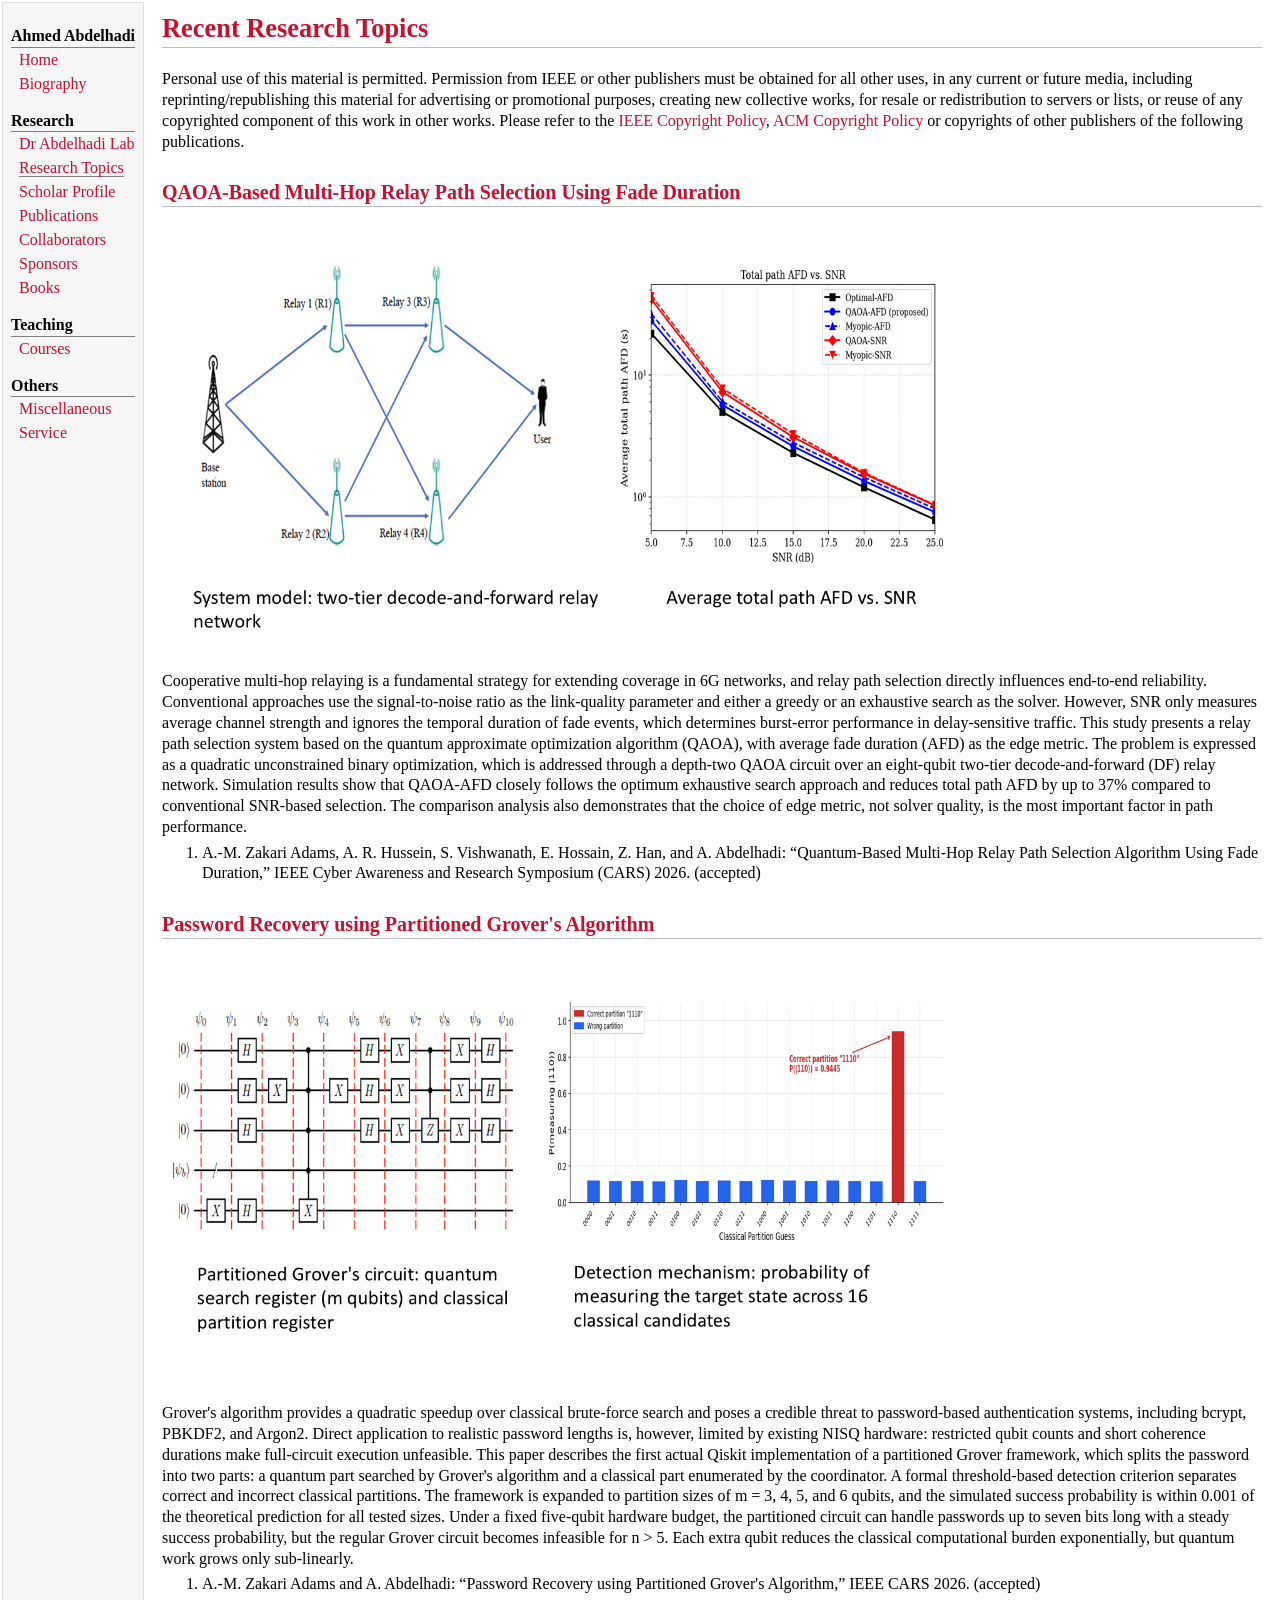
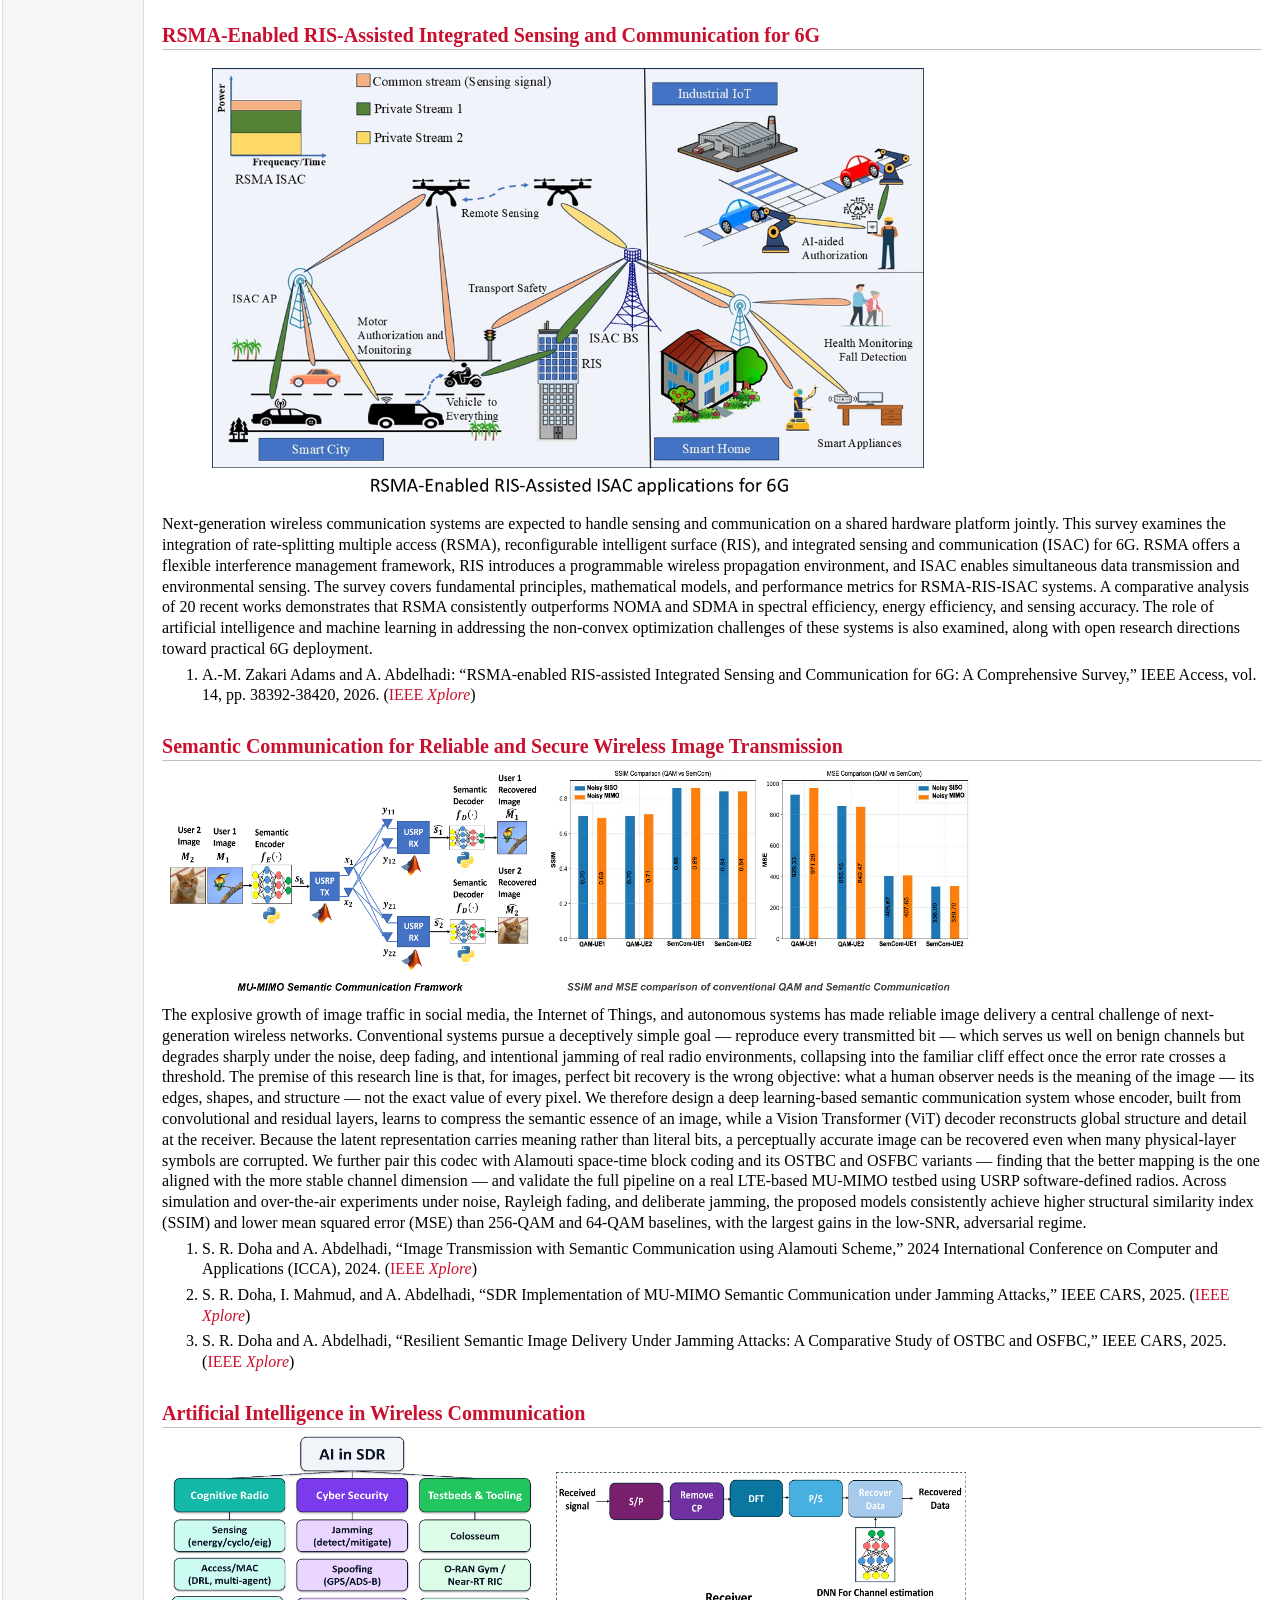
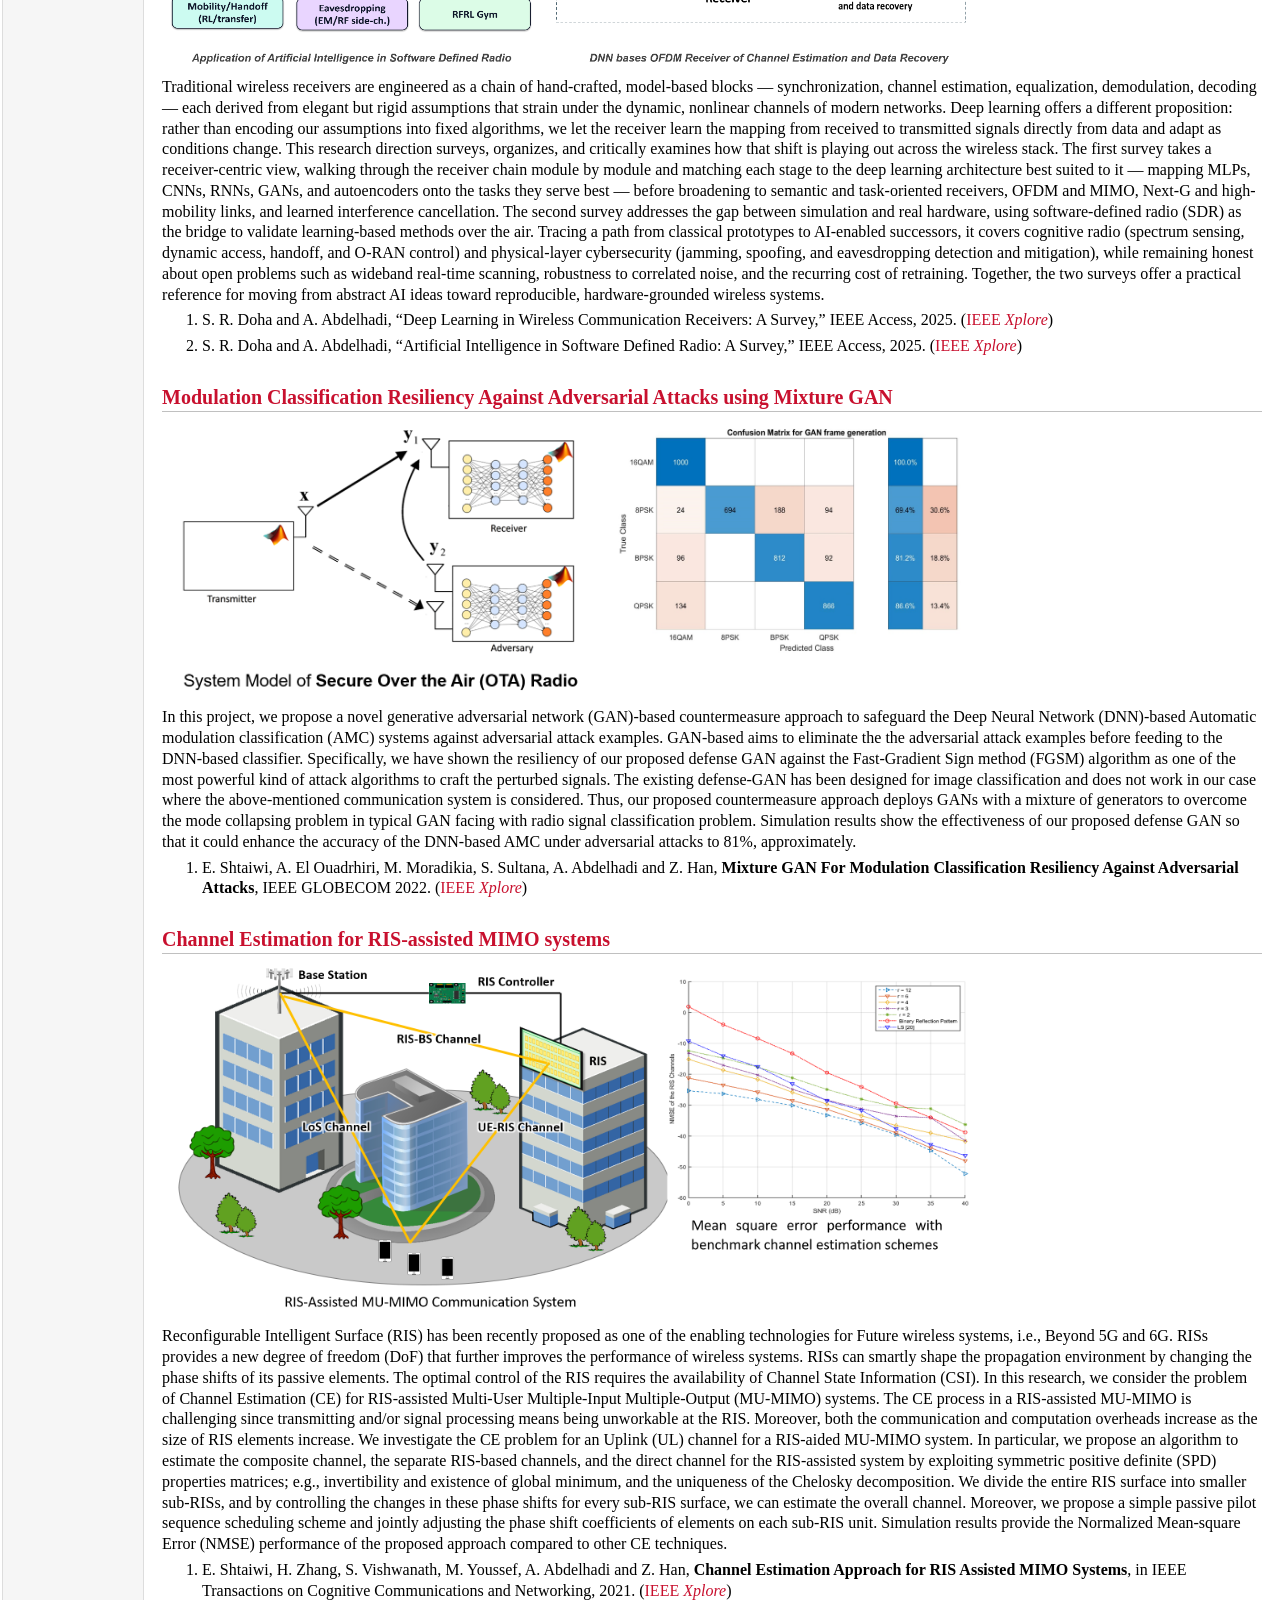
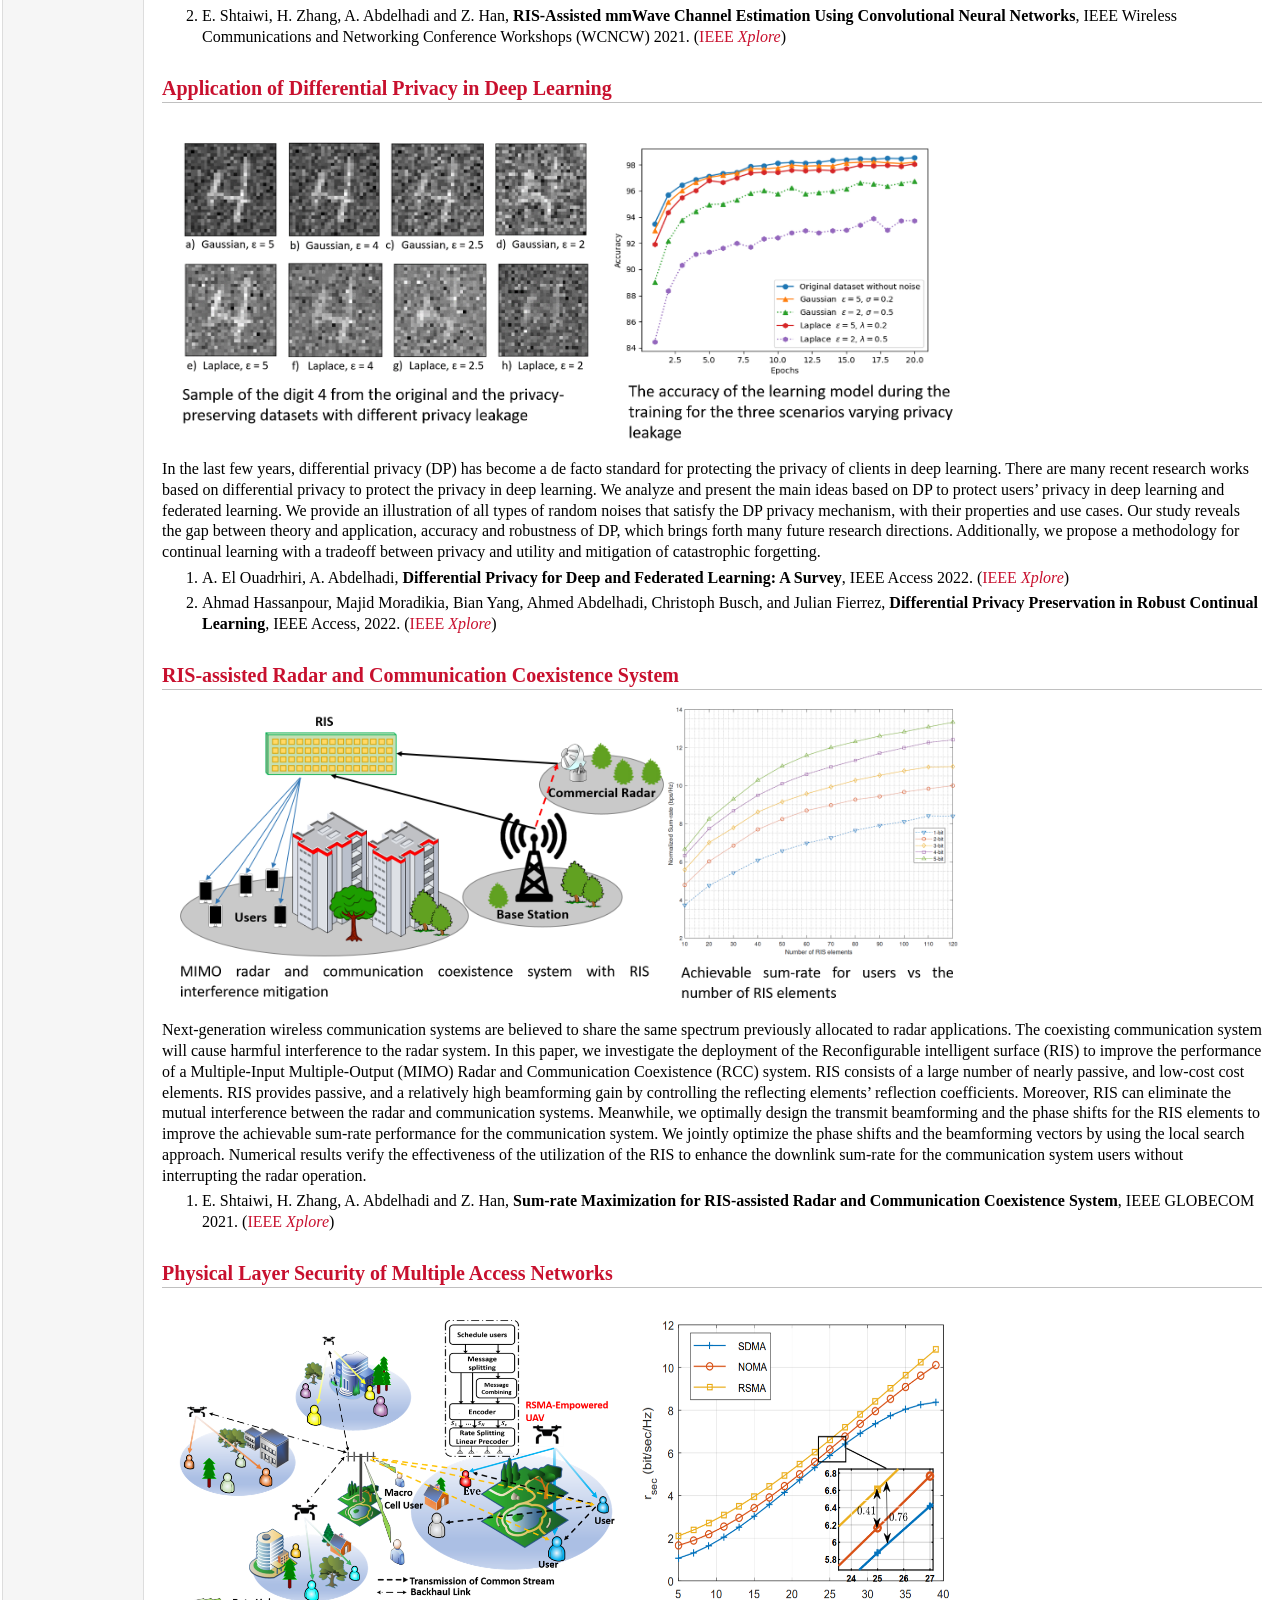
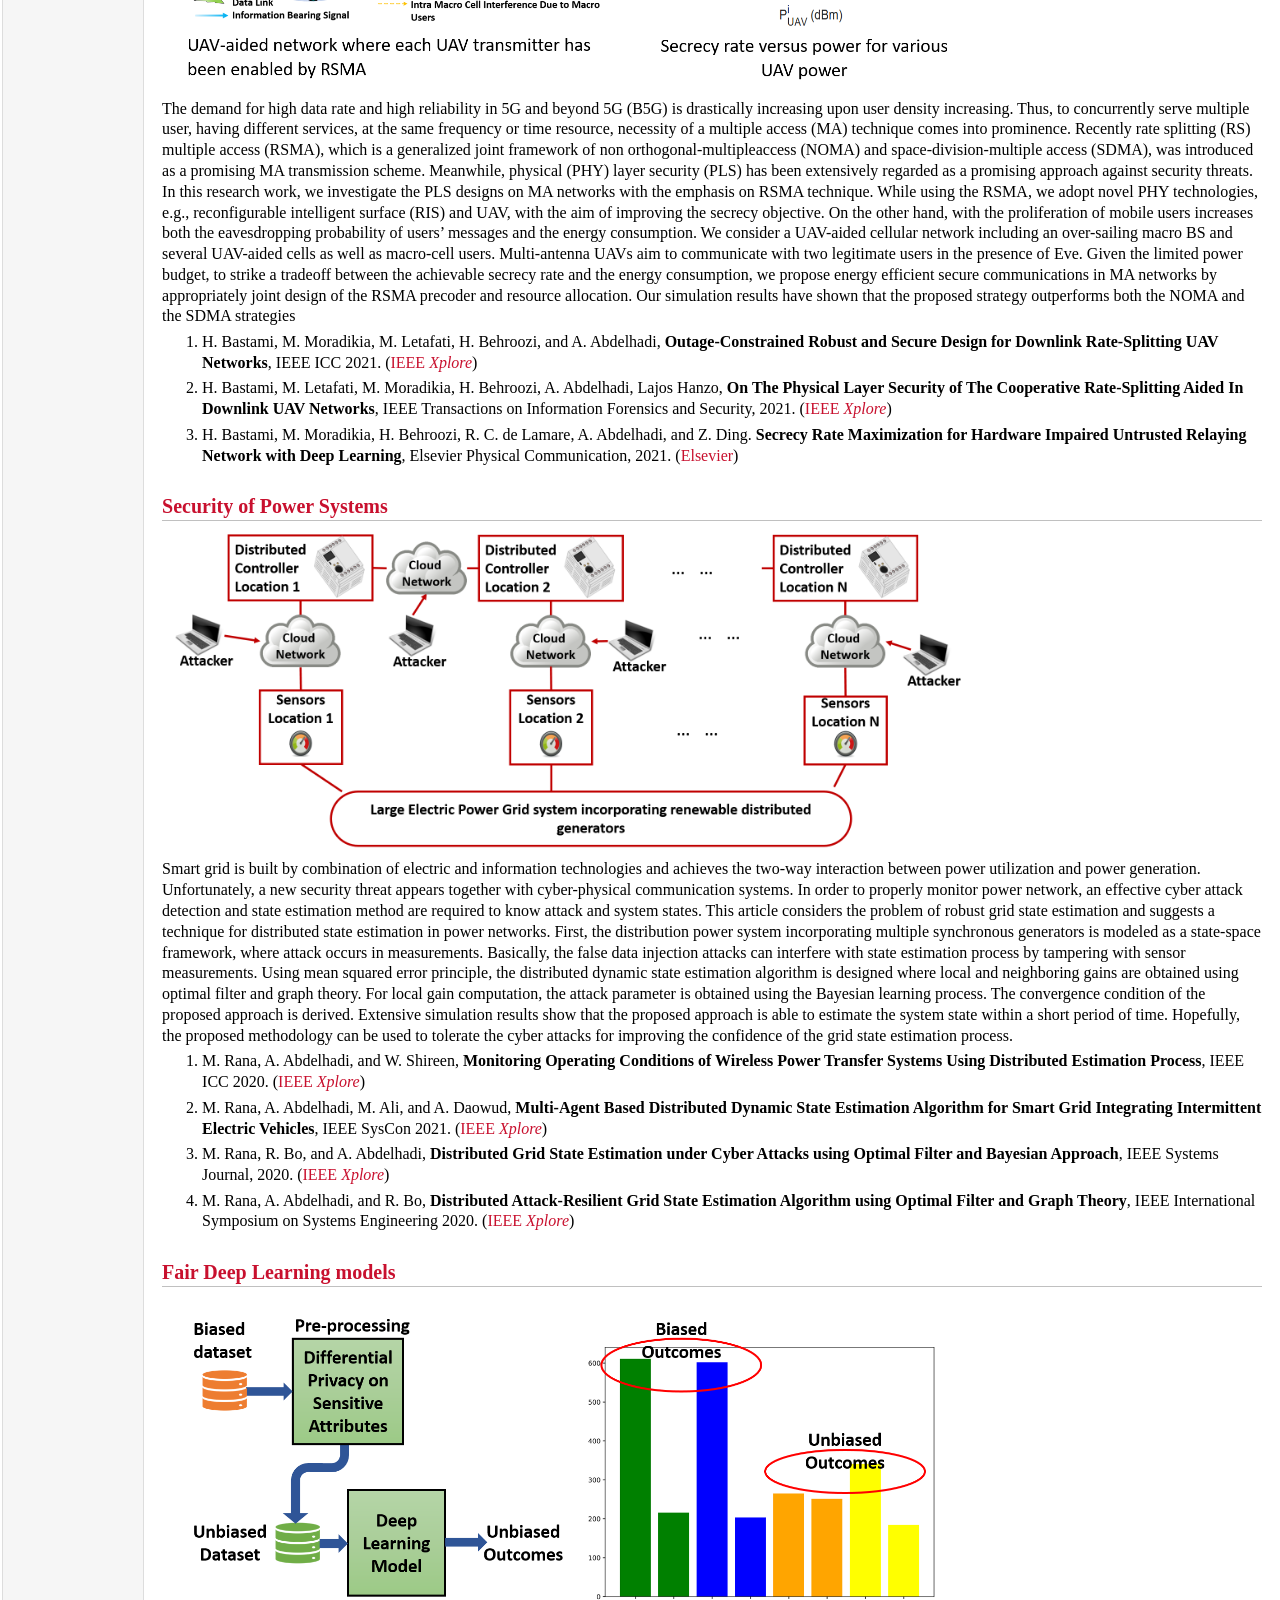
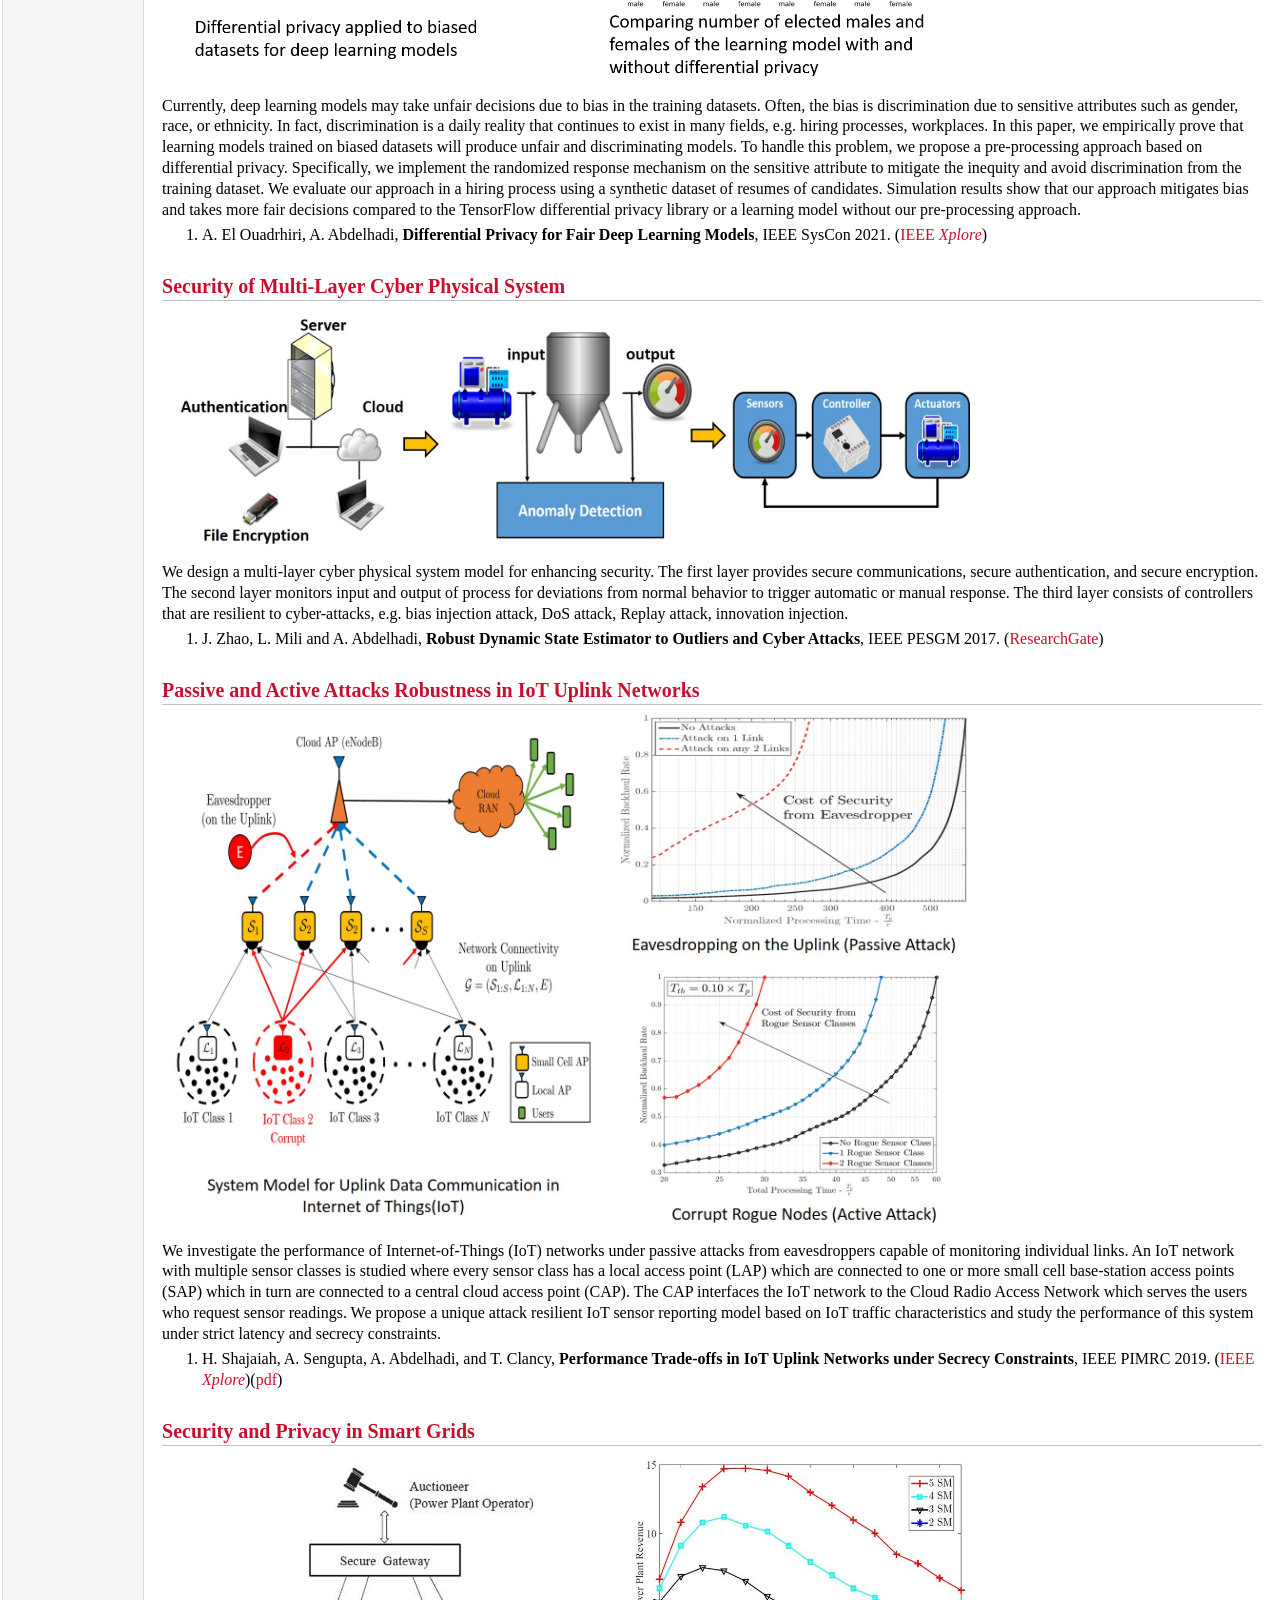
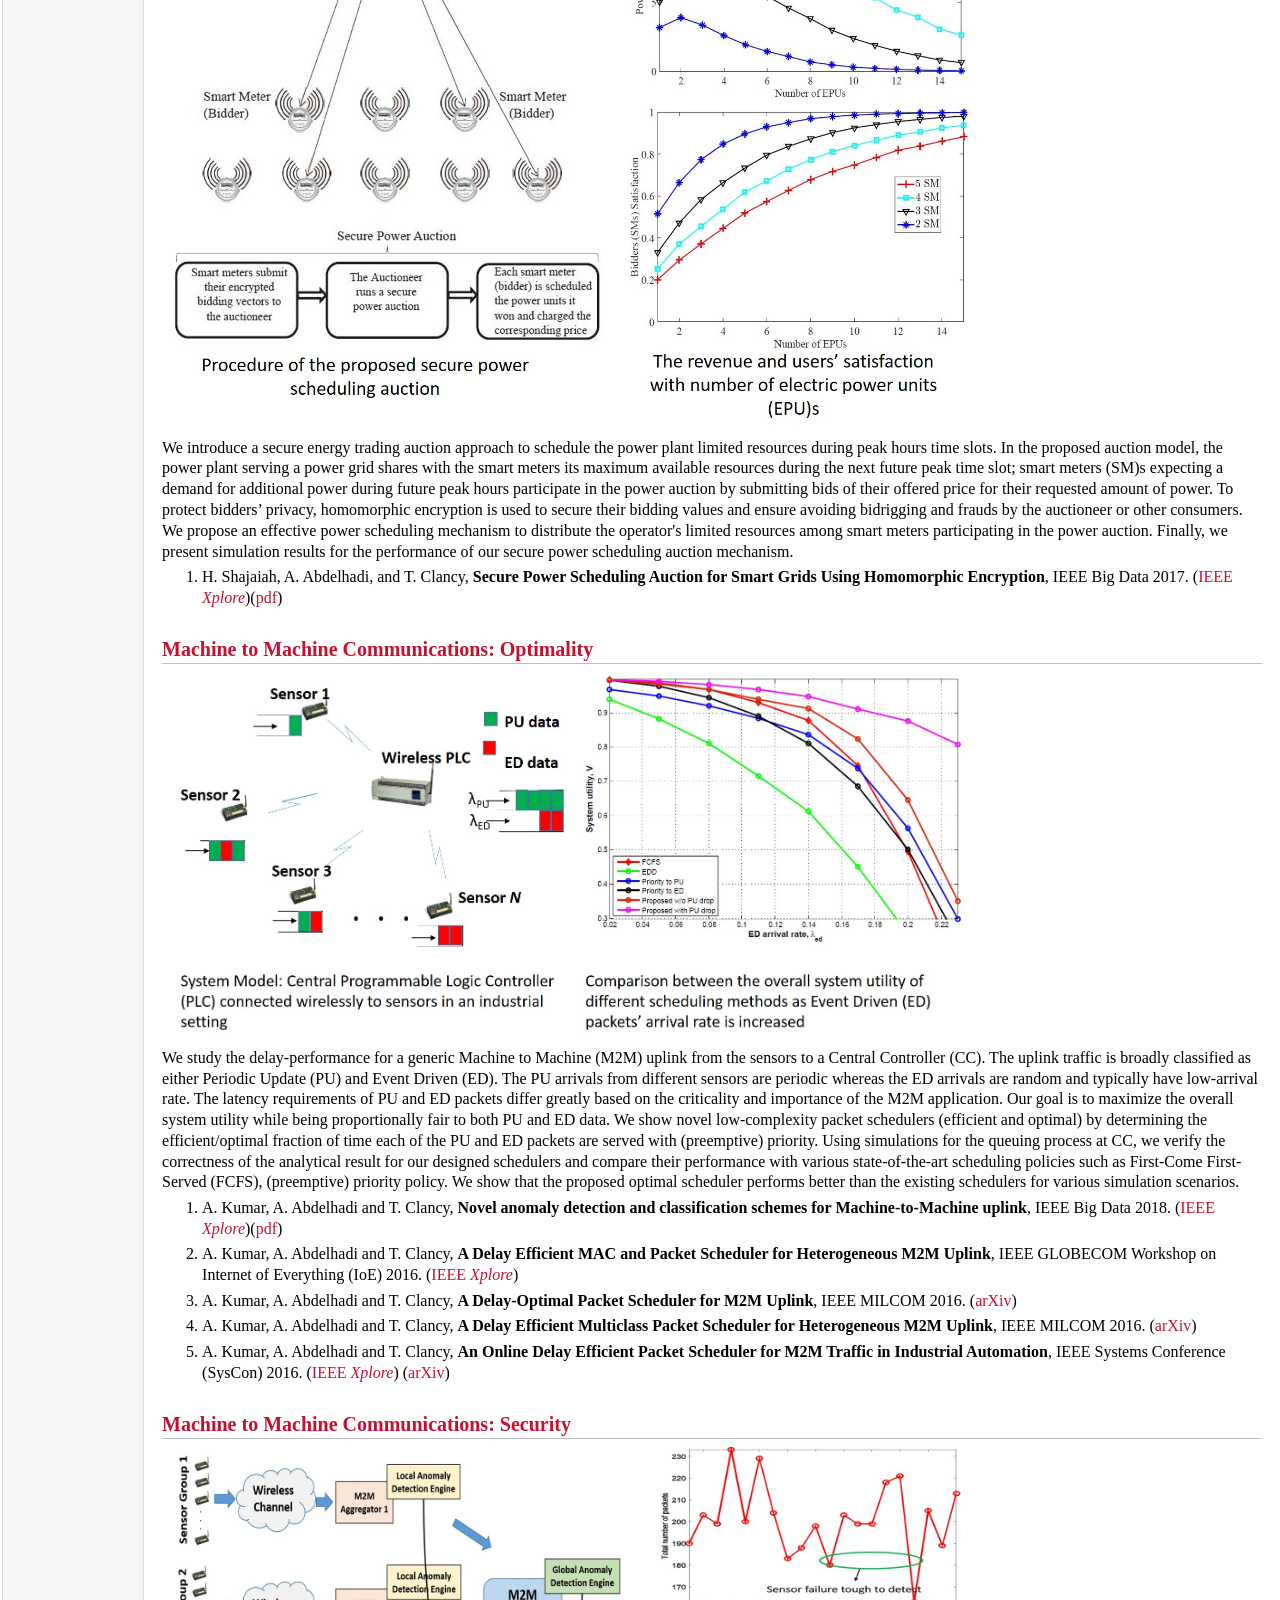
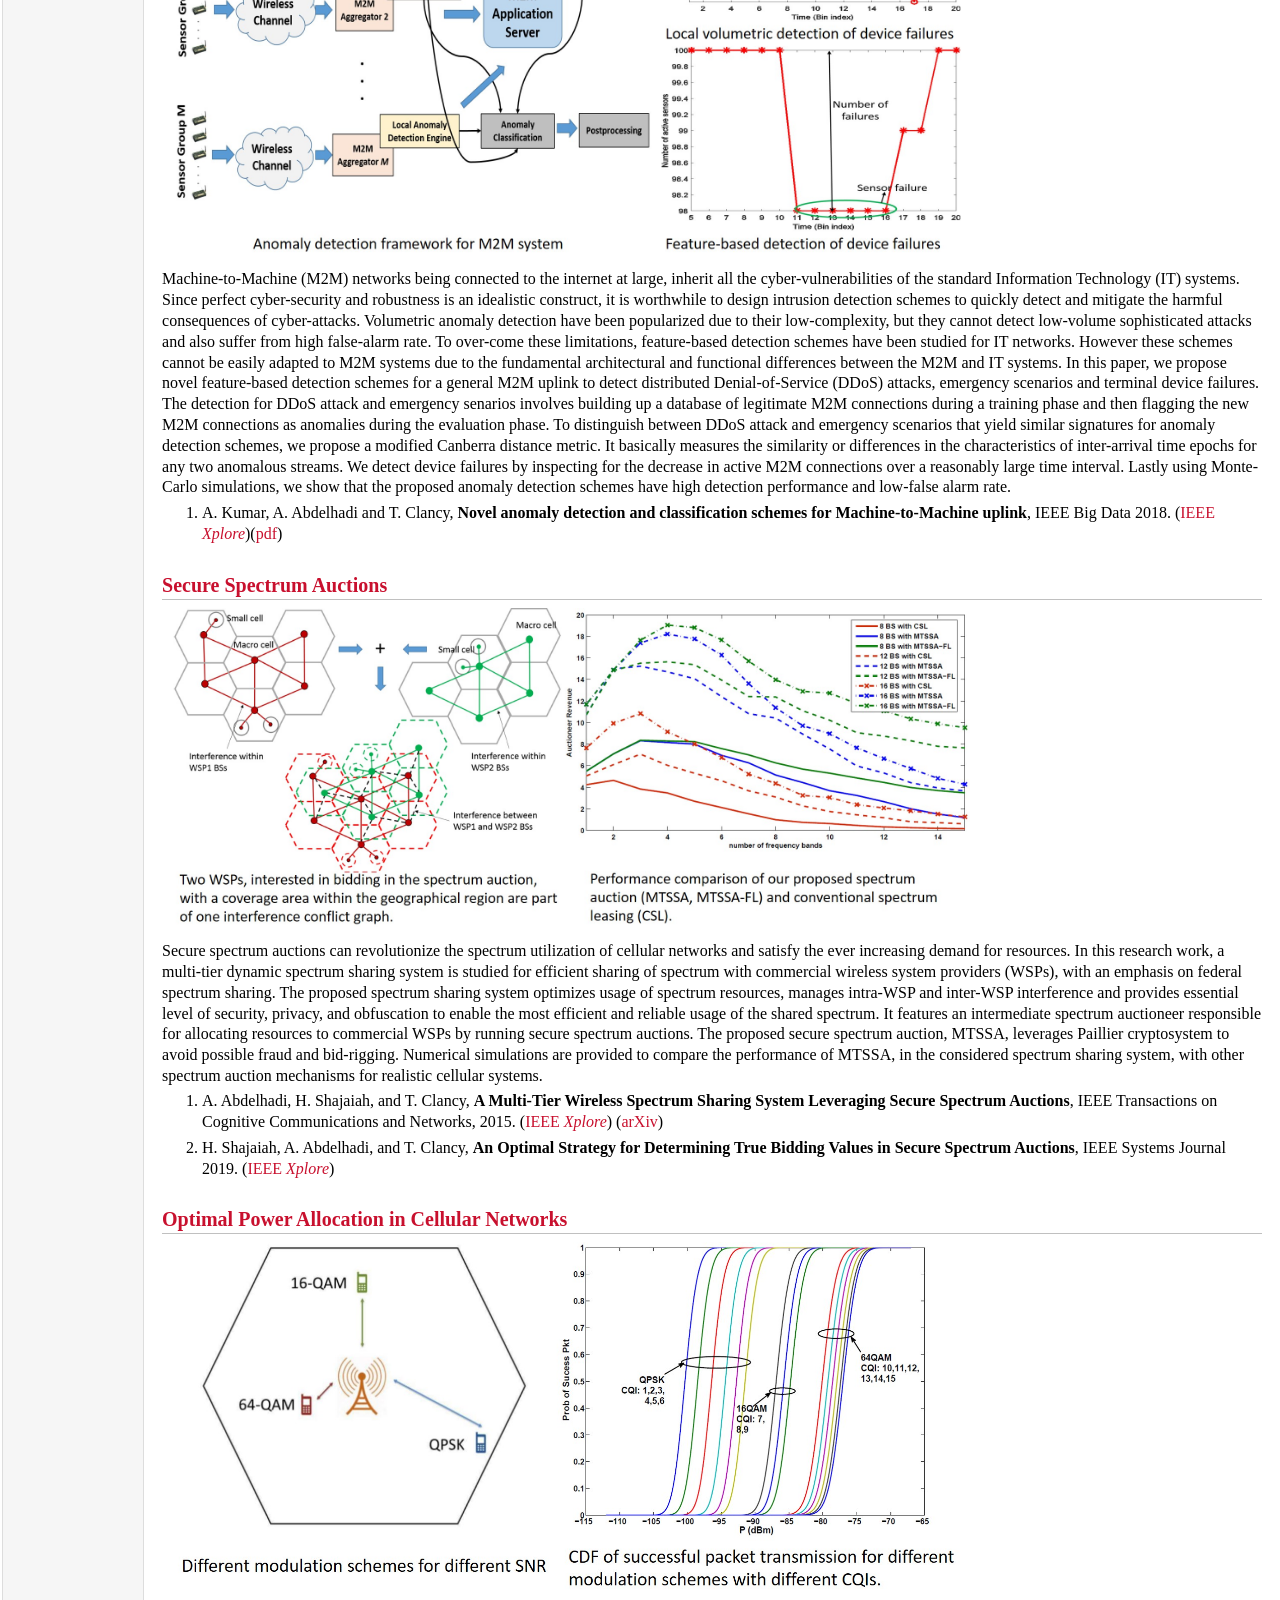
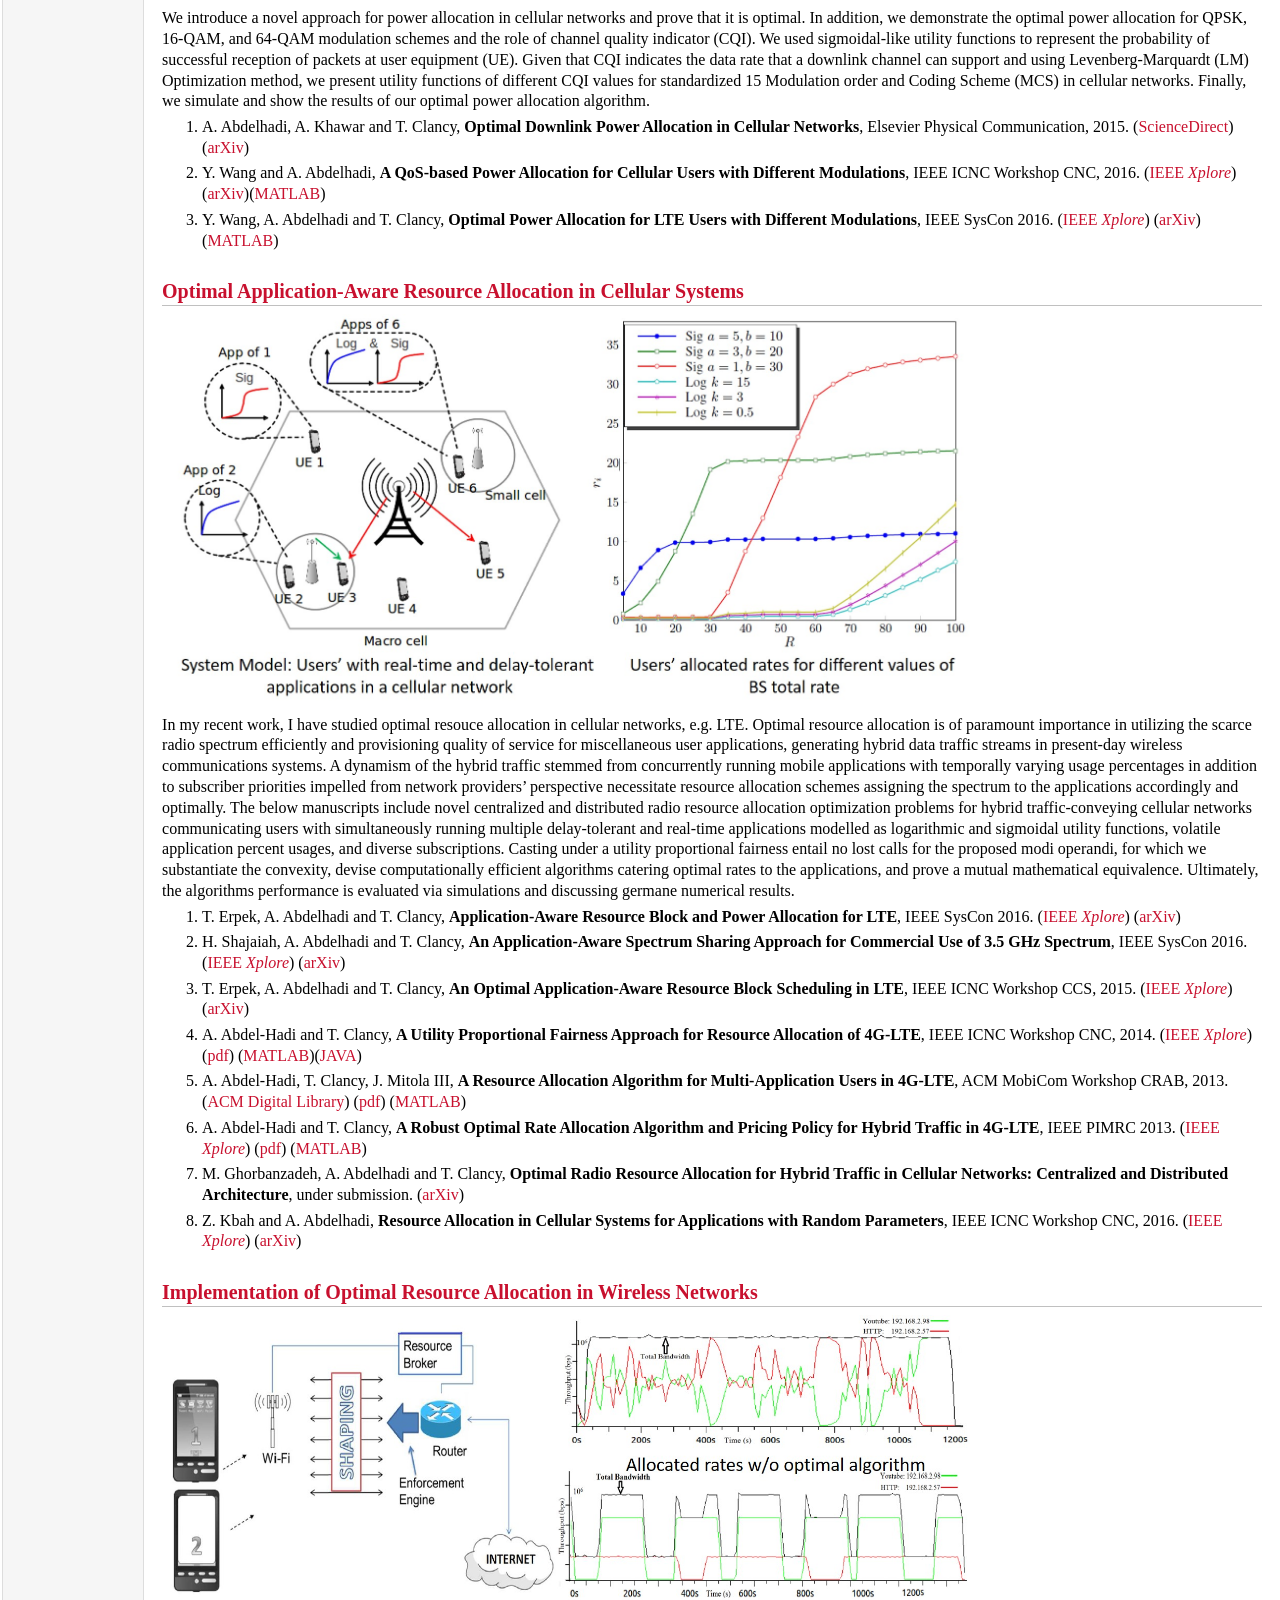
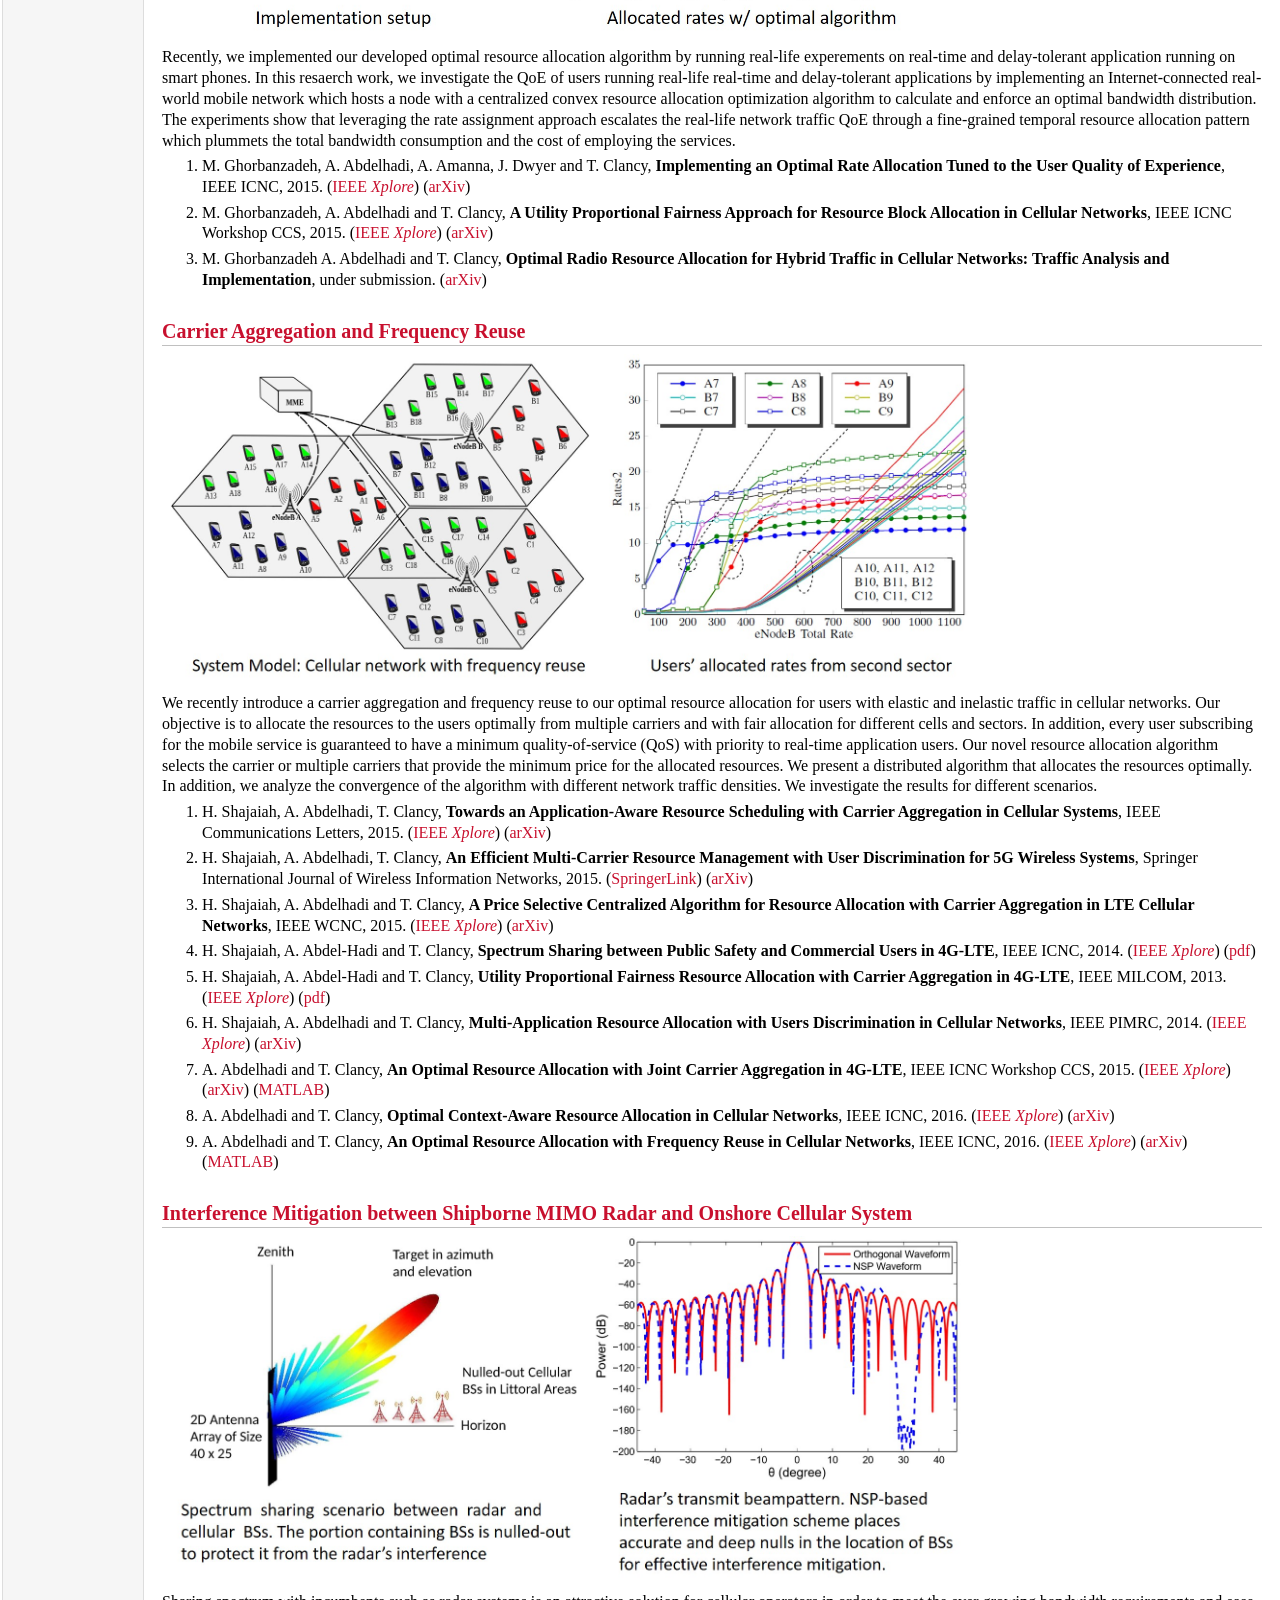
==== commit 90f27b87: "Add files via upload" ====
--- a/research_summary.html
+++ b/research_summary.html
@@ -39,7 +39,7 @@
 <td align="left"></td></tr></table>
 <p>Cooperative multi-hop relaying is a fundamental strategy for extending coverage in 6G networks, and relay path selection directly influences end-to-end reliability. Conventional approaches use the signal-to-noise ratio as the link-quality parameter and either a greedy or an exhaustive search as the solver. However, SNR only measures average channel strength and ignores the temporal duration of fade events, which determines burst-error performance in delay-sensitive traffic. This study presents a relay path selection system based on the quantum approximate optimization algorithm (QAOA), with average fade duration (AFD) as the edge metric. The problem is expressed as a quadratic unconstrained binary optimization, which is addressed through a depth-two QAOA circuit over an eight-qubit two-tier decode-and-forward (DF) relay network. Simulation results show that QAOA-AFD closely follows the optimum exhaustive search approach and reduces total path AFD by up to 37% compared to conventional SNR-based selection. The comparison analysis also demonstrates that the choice of edge metric, not solver quality, is the most important factor in path performance.</p>
 <ol>
-<li><p>A.-M. Zakari Adams, A. R. Hussein, S. Vishwanath, E. Hossain, Z. Han, and A. Abdelhadi: &ldquo;QAOA-Based Multi-Hop Relay Path Selection Using Fade Duration,&rdquo; IEEE Cyber Awareness and Research Symposium (CARS) 2026. (accepted)</p>
+<li><p>A.-M. Zakari Adams, A. R. Hussein, S. Vishwanath, E. Hossain, Z. Han, and A. Abdelhadi: &ldquo;Quantum-Based Multi-Hop Relay Path Selection Algorithm Using Fade Duration,&rdquo; IEEE Cyber Awareness and Research Symposium (CARS) 2026. (accepted)</p>
 </li>
 </ol>
 <h2>Password Recovery using Partitioned Grover's Algorithm</h2>
@@ -398,7 +398,7 @@
 </ol>
 <div id="footer">
 <div id="footer-text">
-Page generated 2026-08-20 13:26:05 CDT, by <a href="http://jemdoc.jaboc.net/">jemdoc</a>.
+Page generated 2026-08-20 13:31:55 CDT, by <a href="http://jemdoc.jaboc.net/">jemdoc</a>.
 </div>
 </div>
 </td>
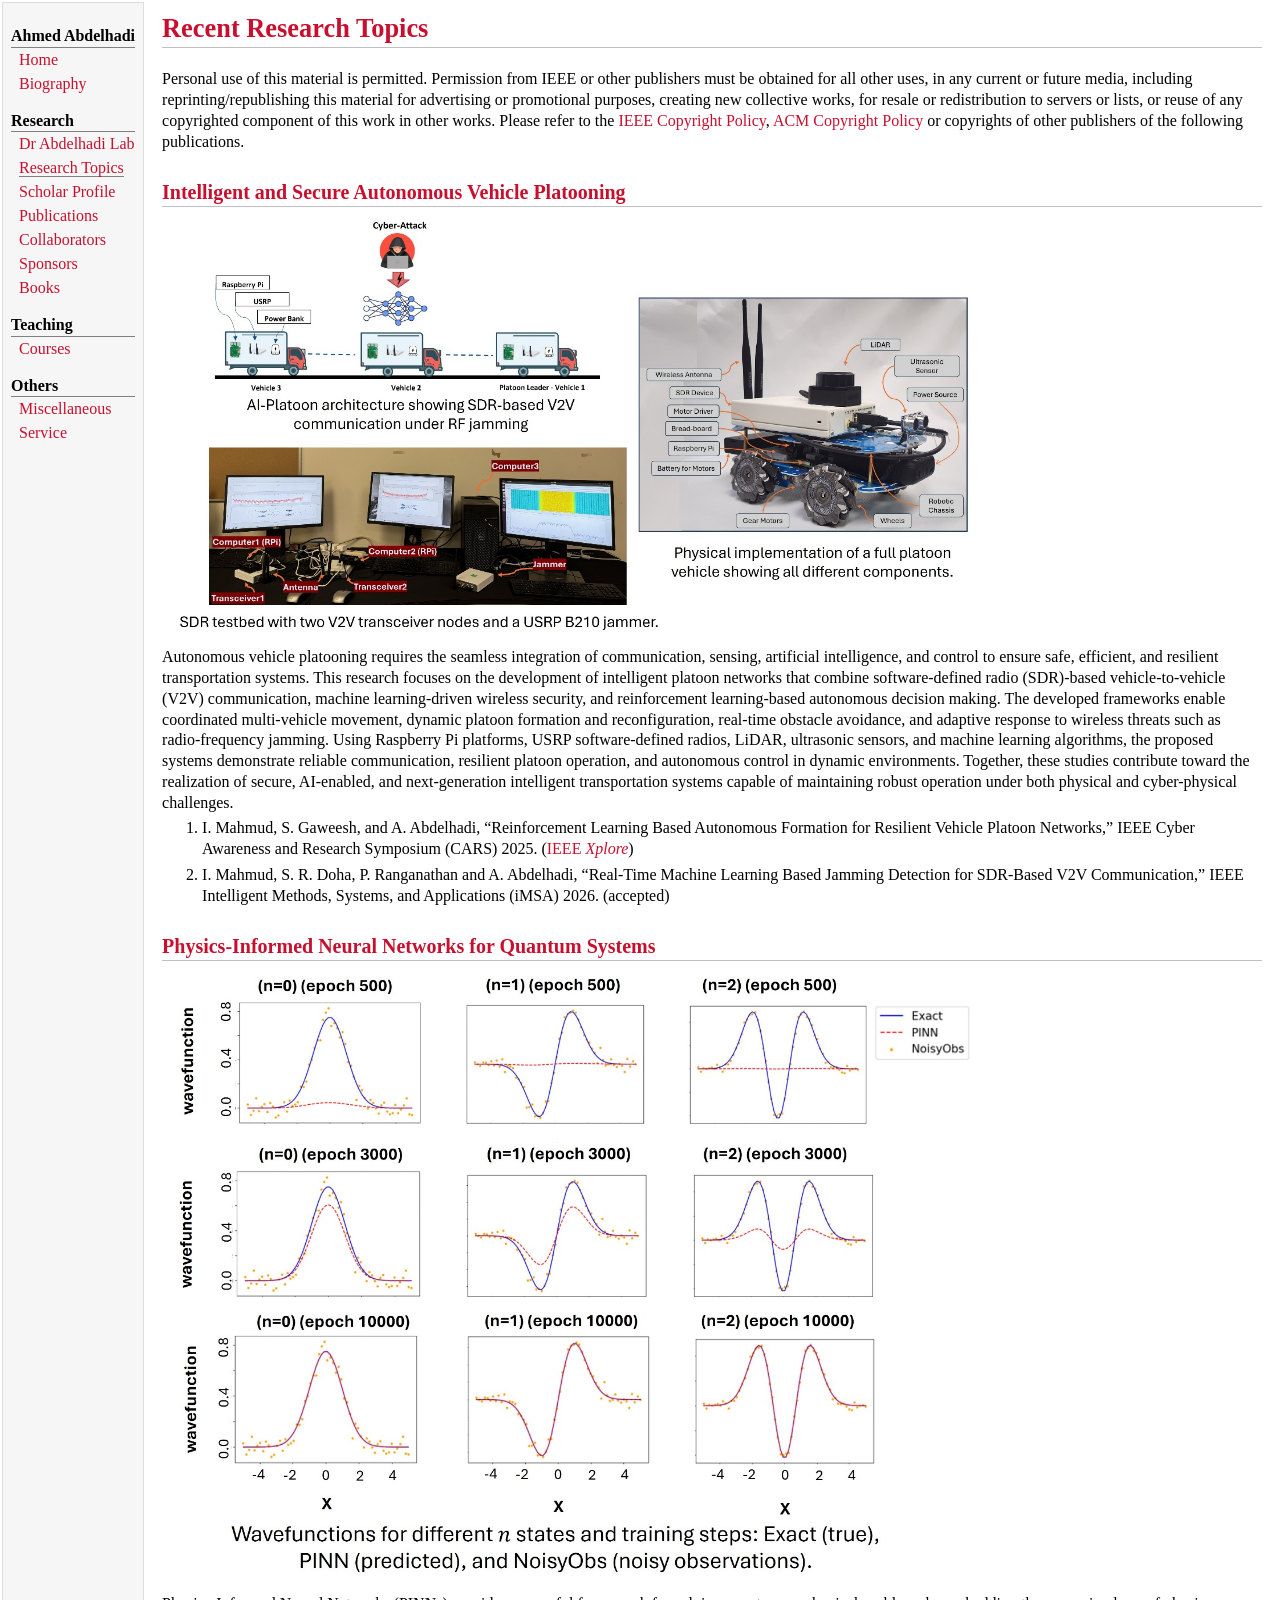
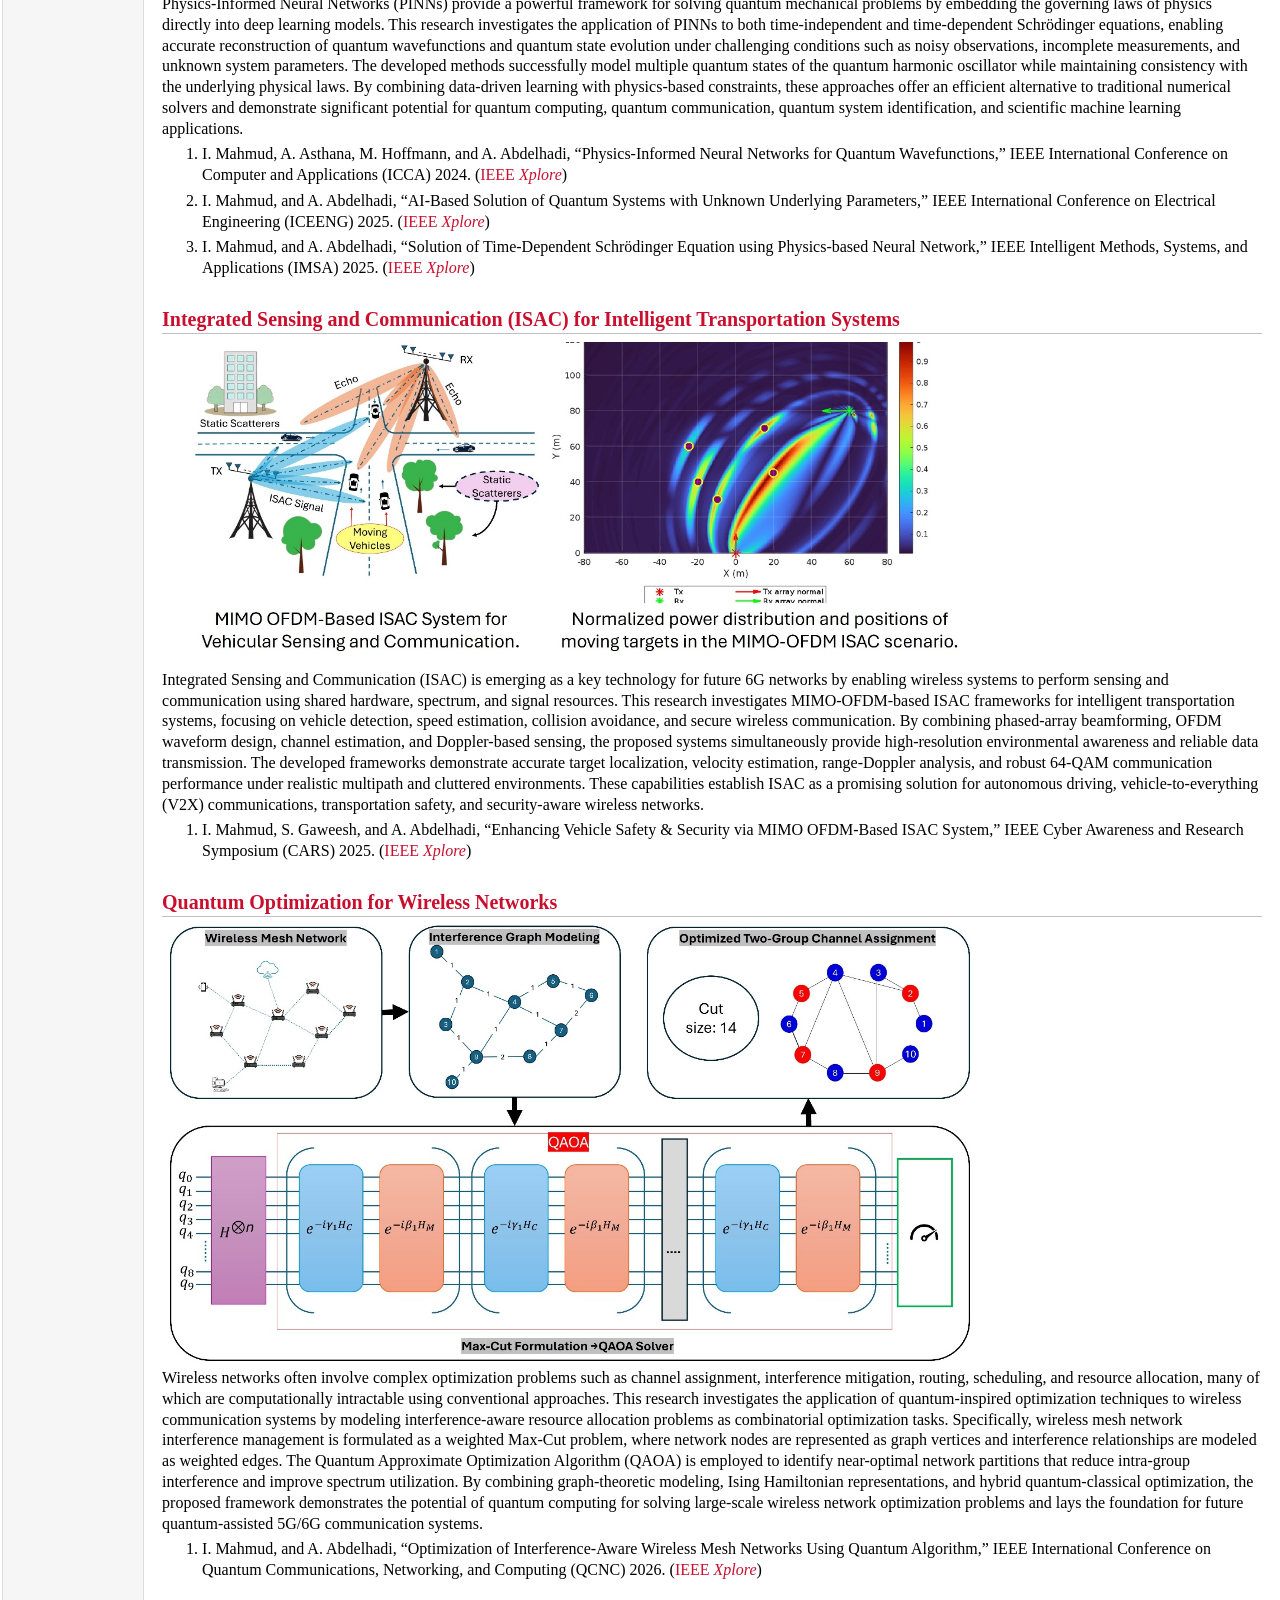
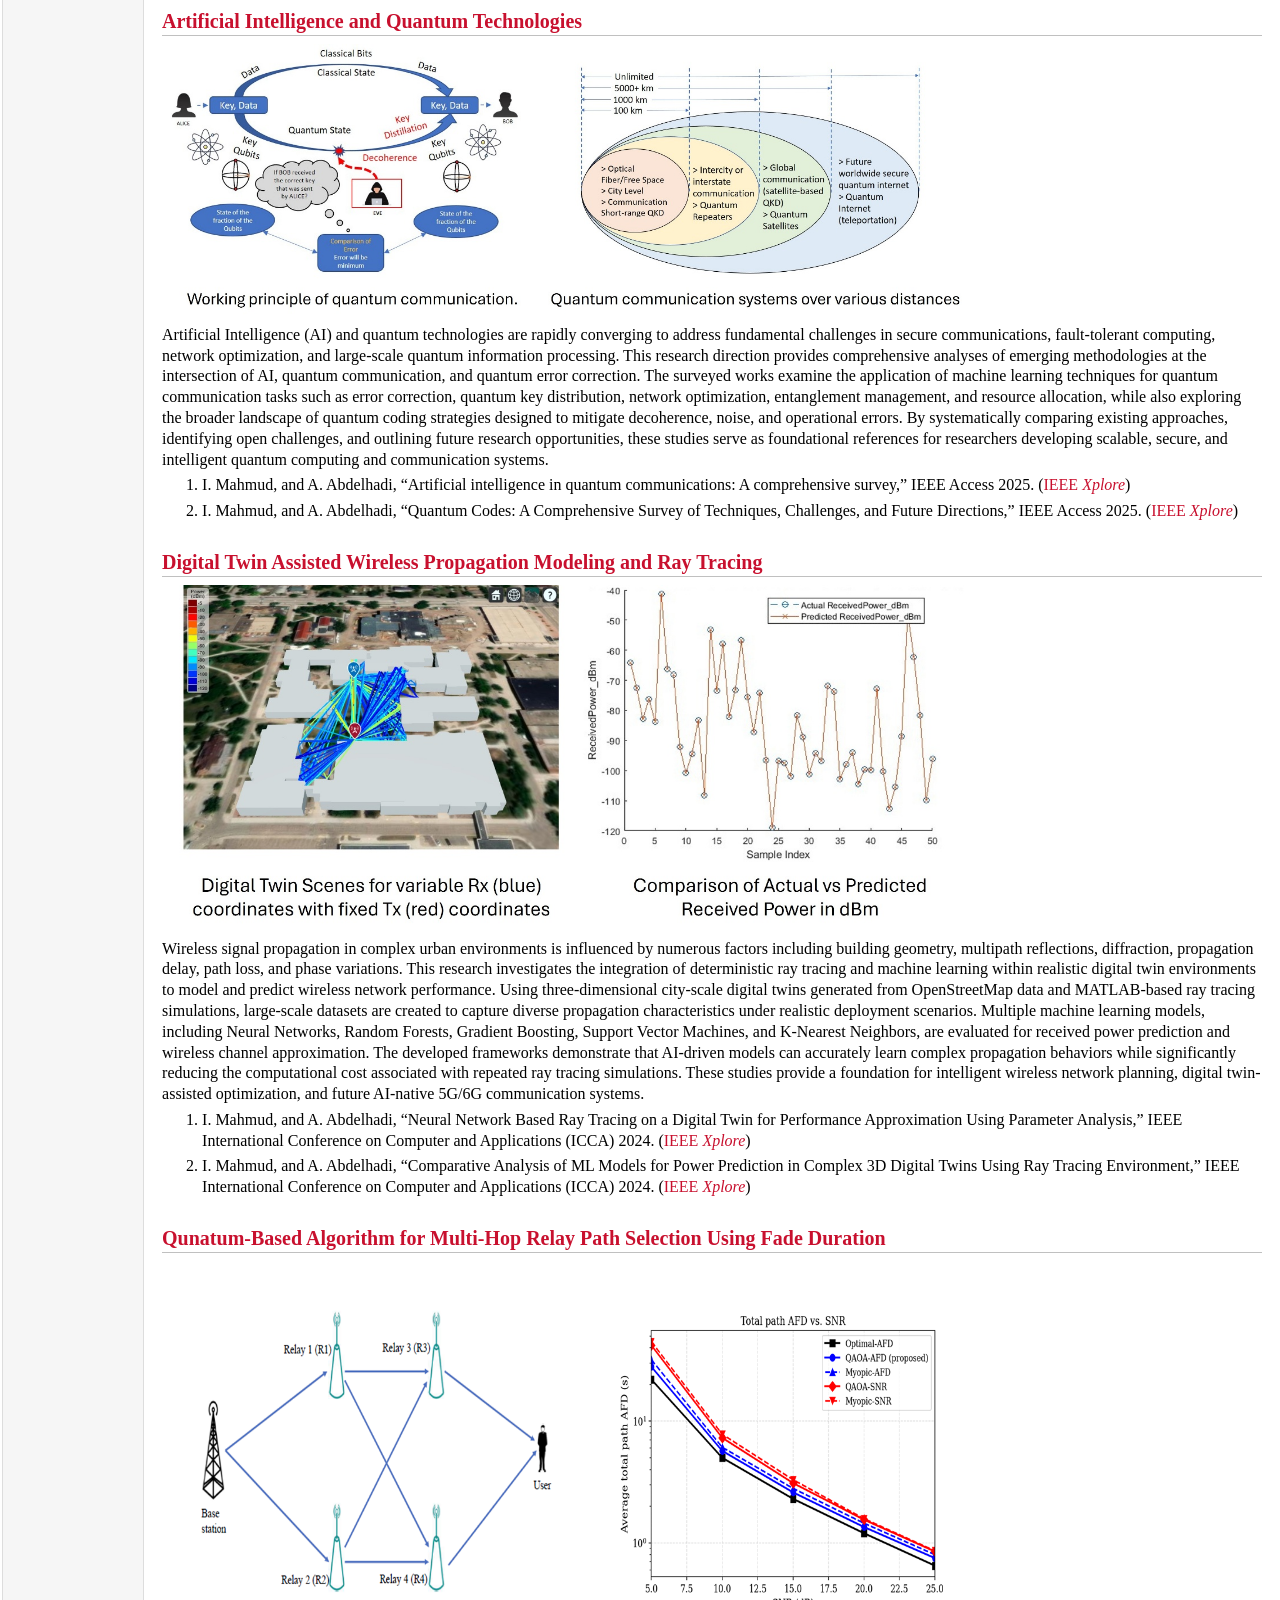
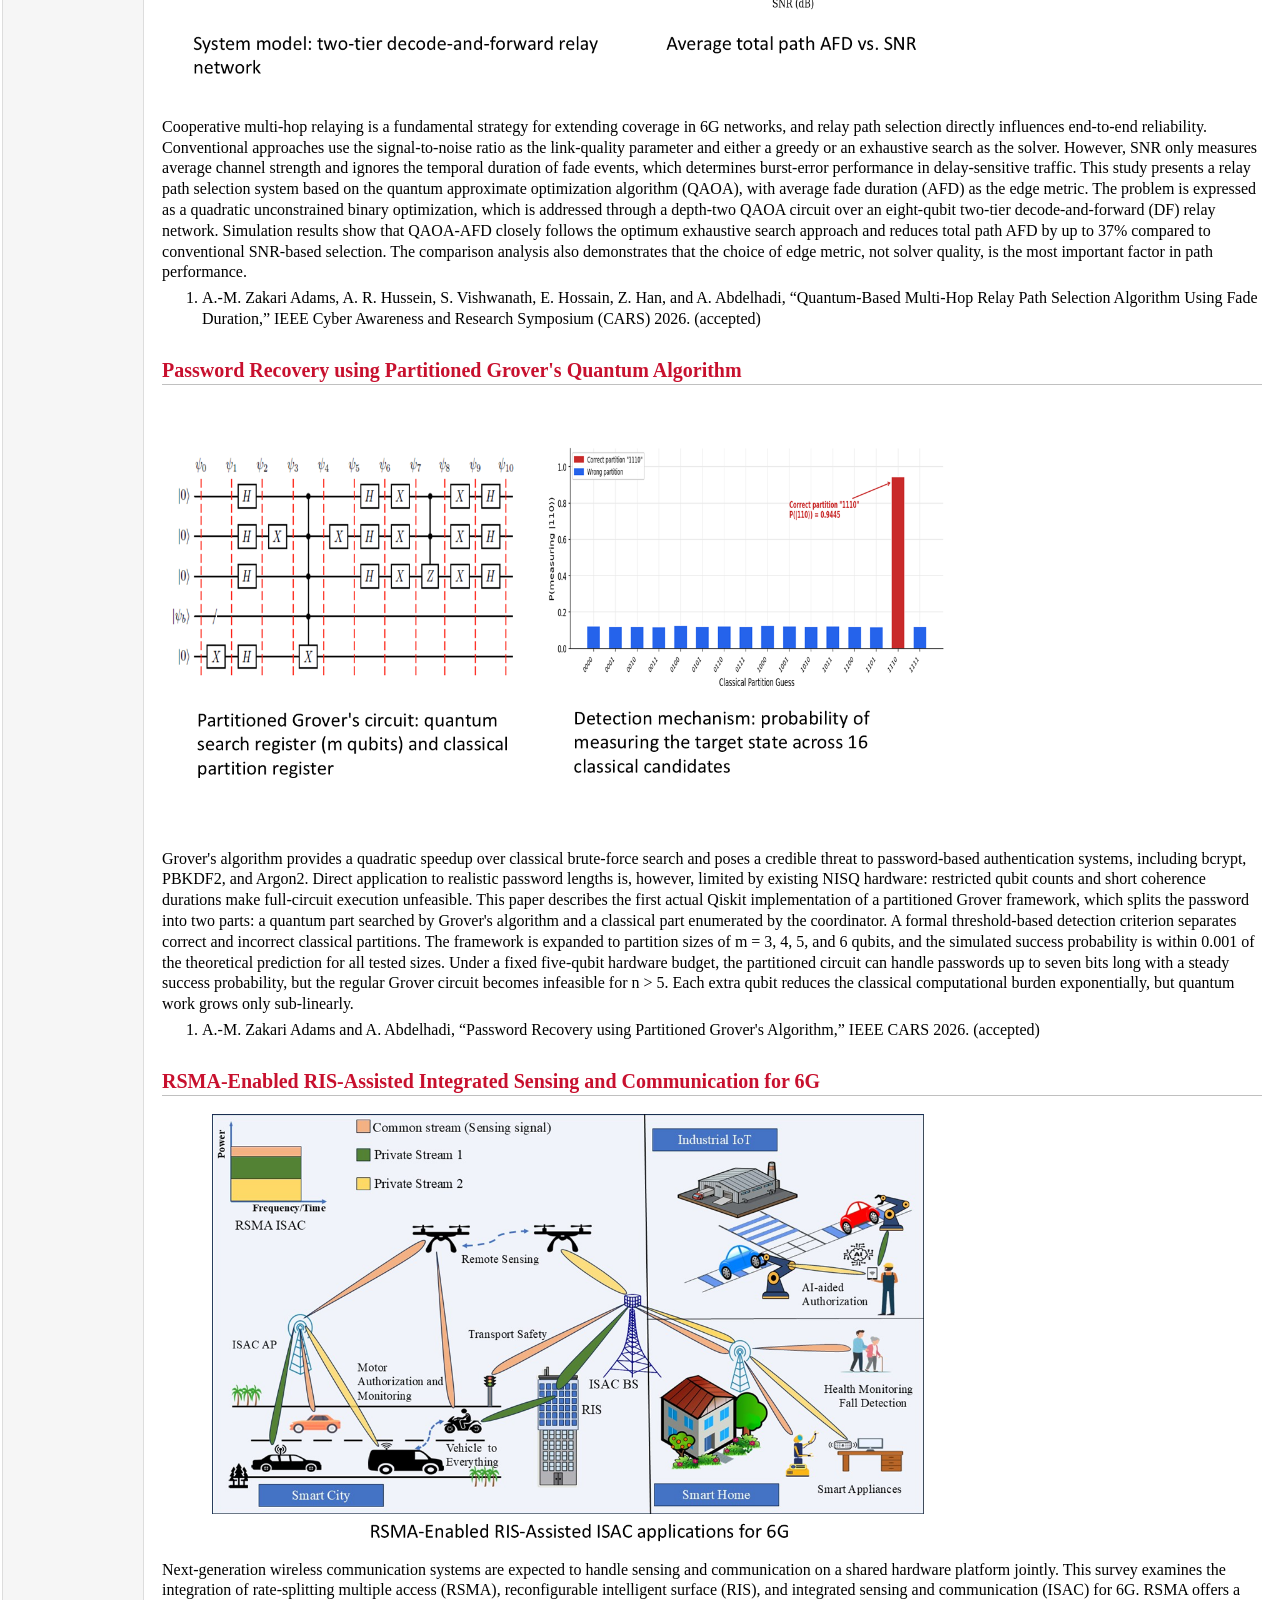
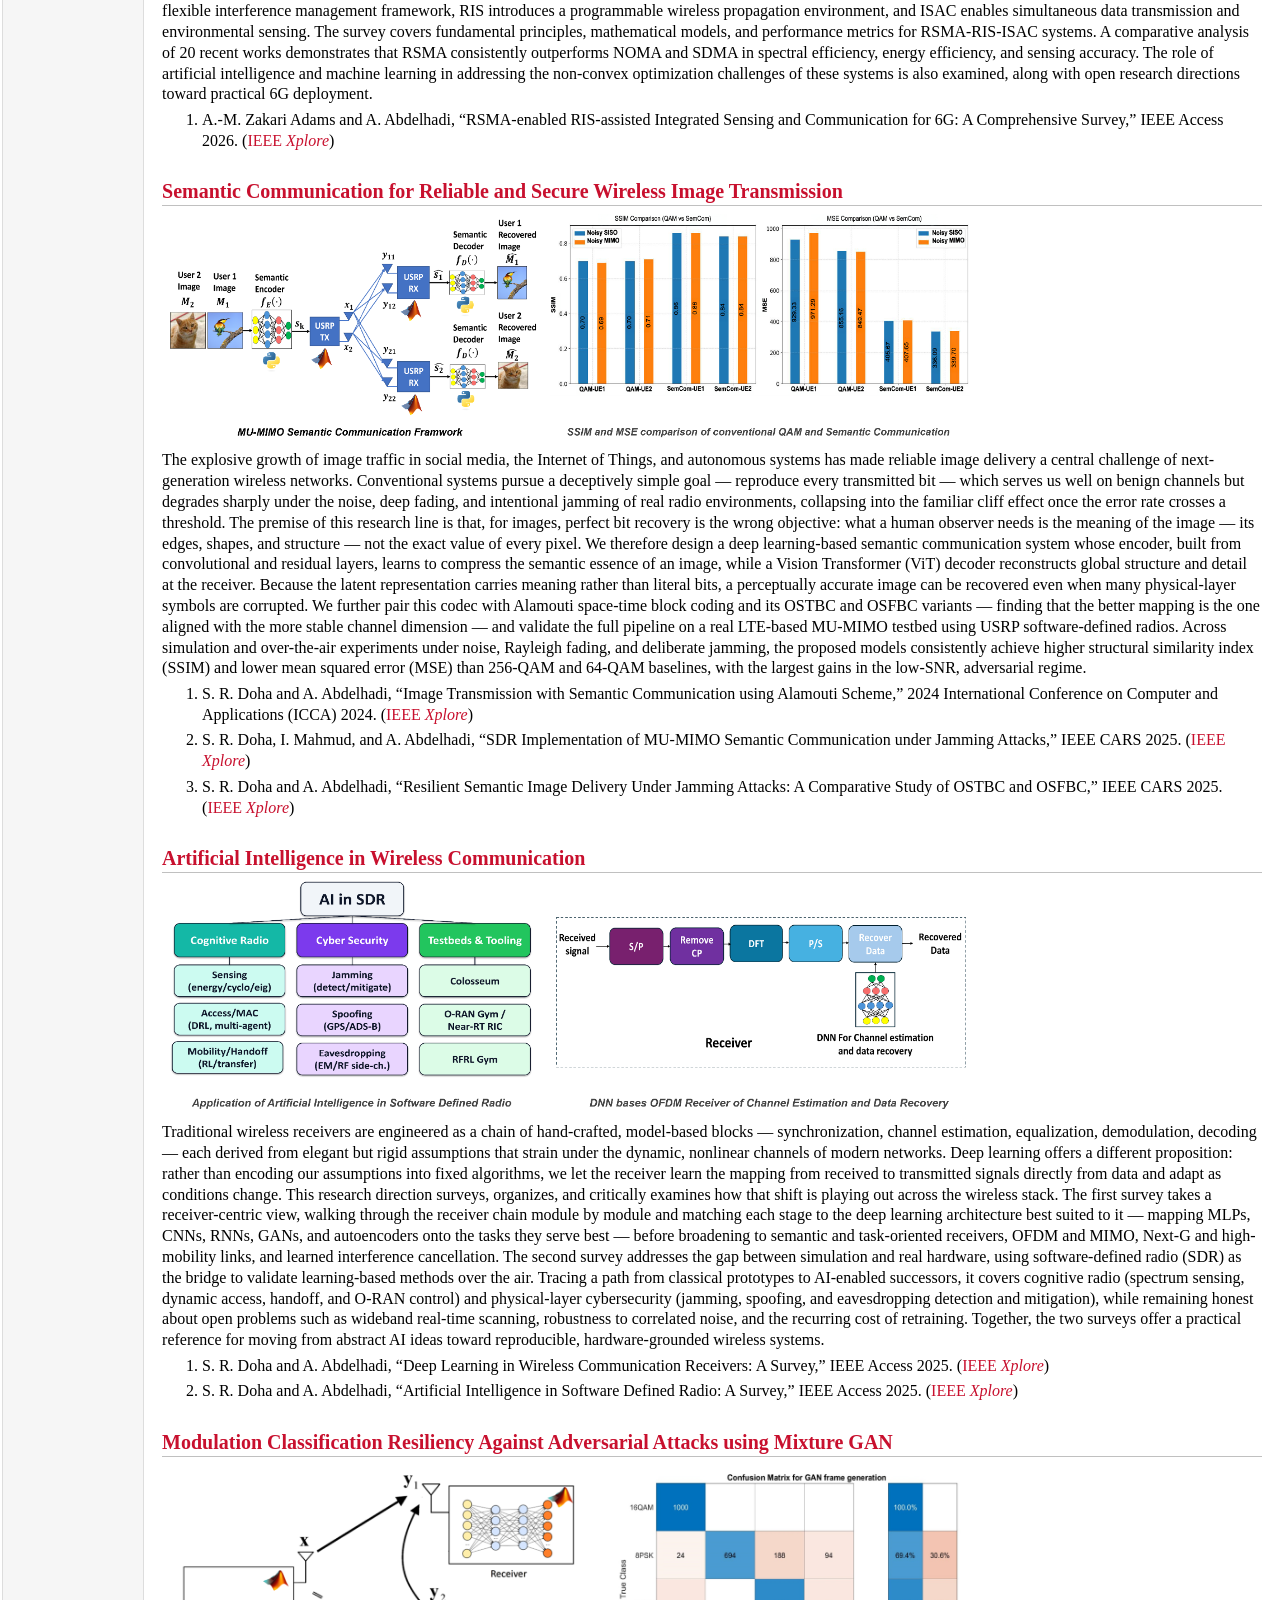
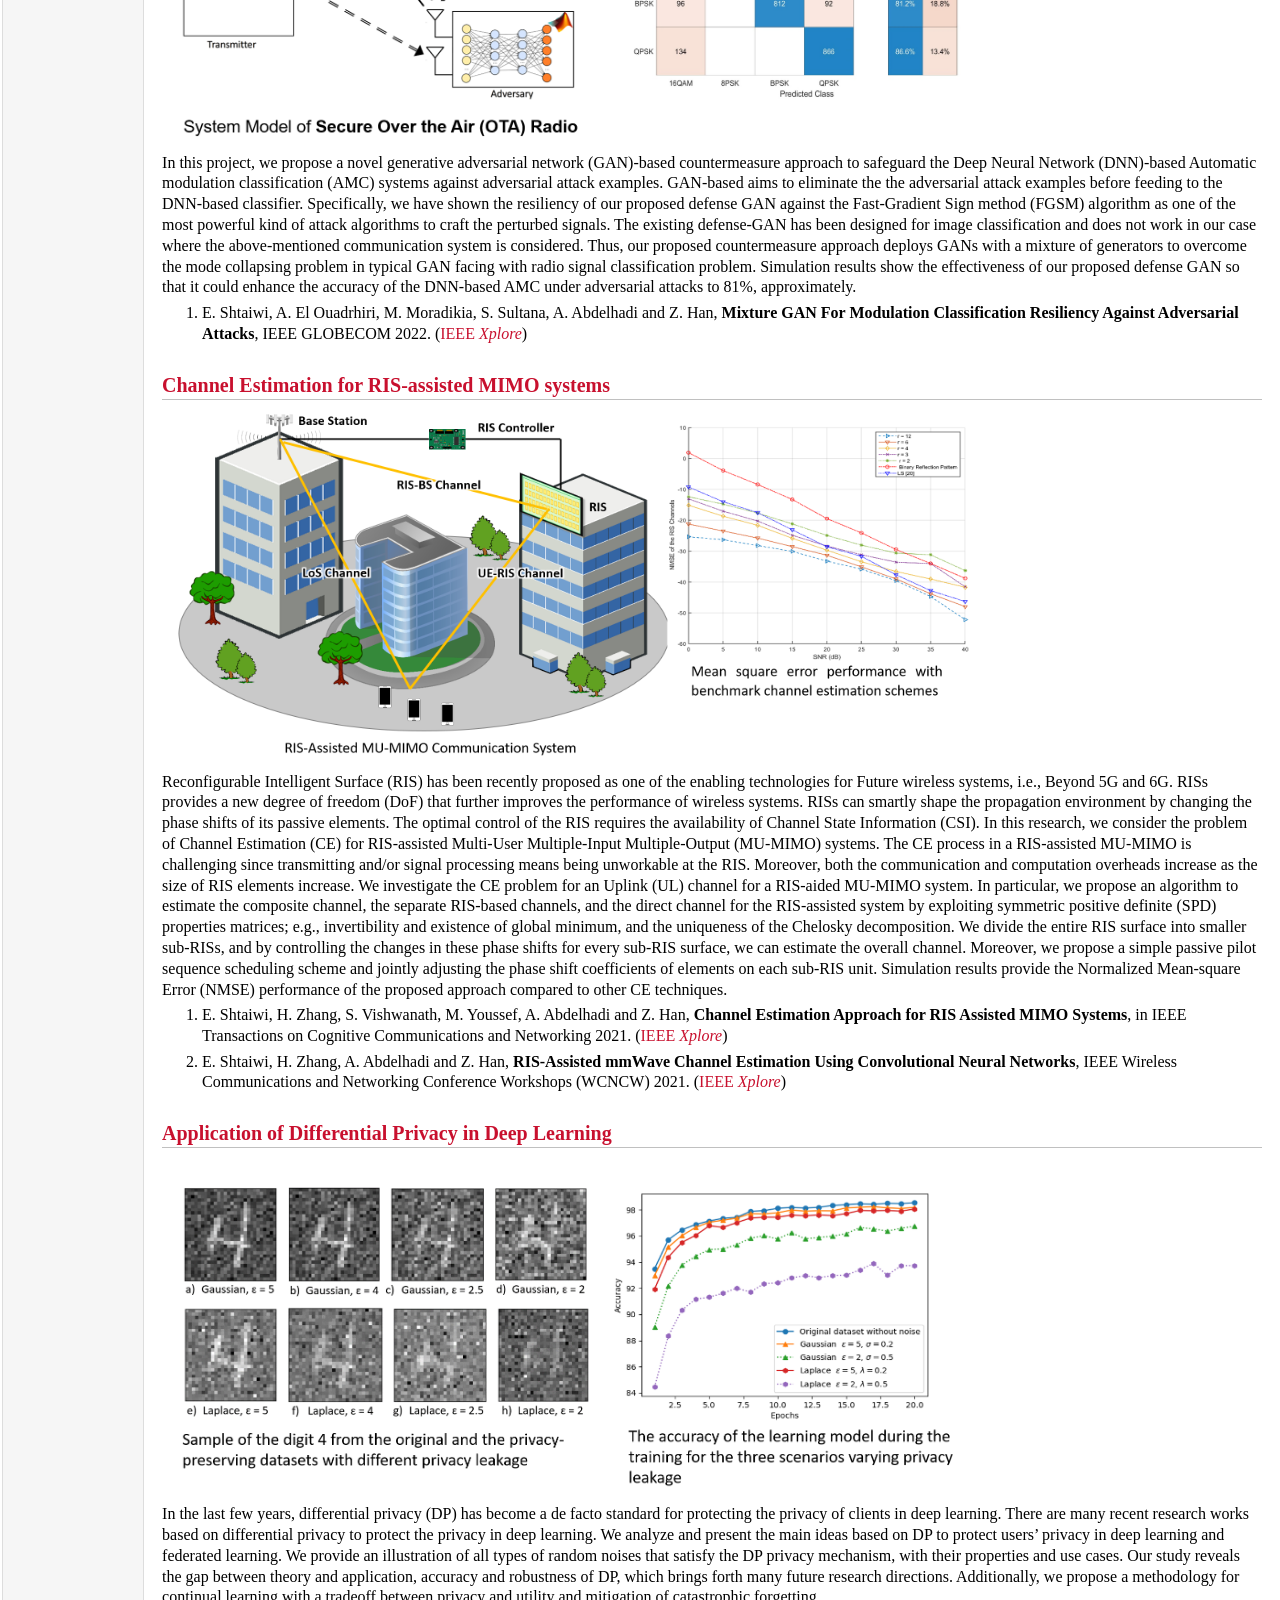
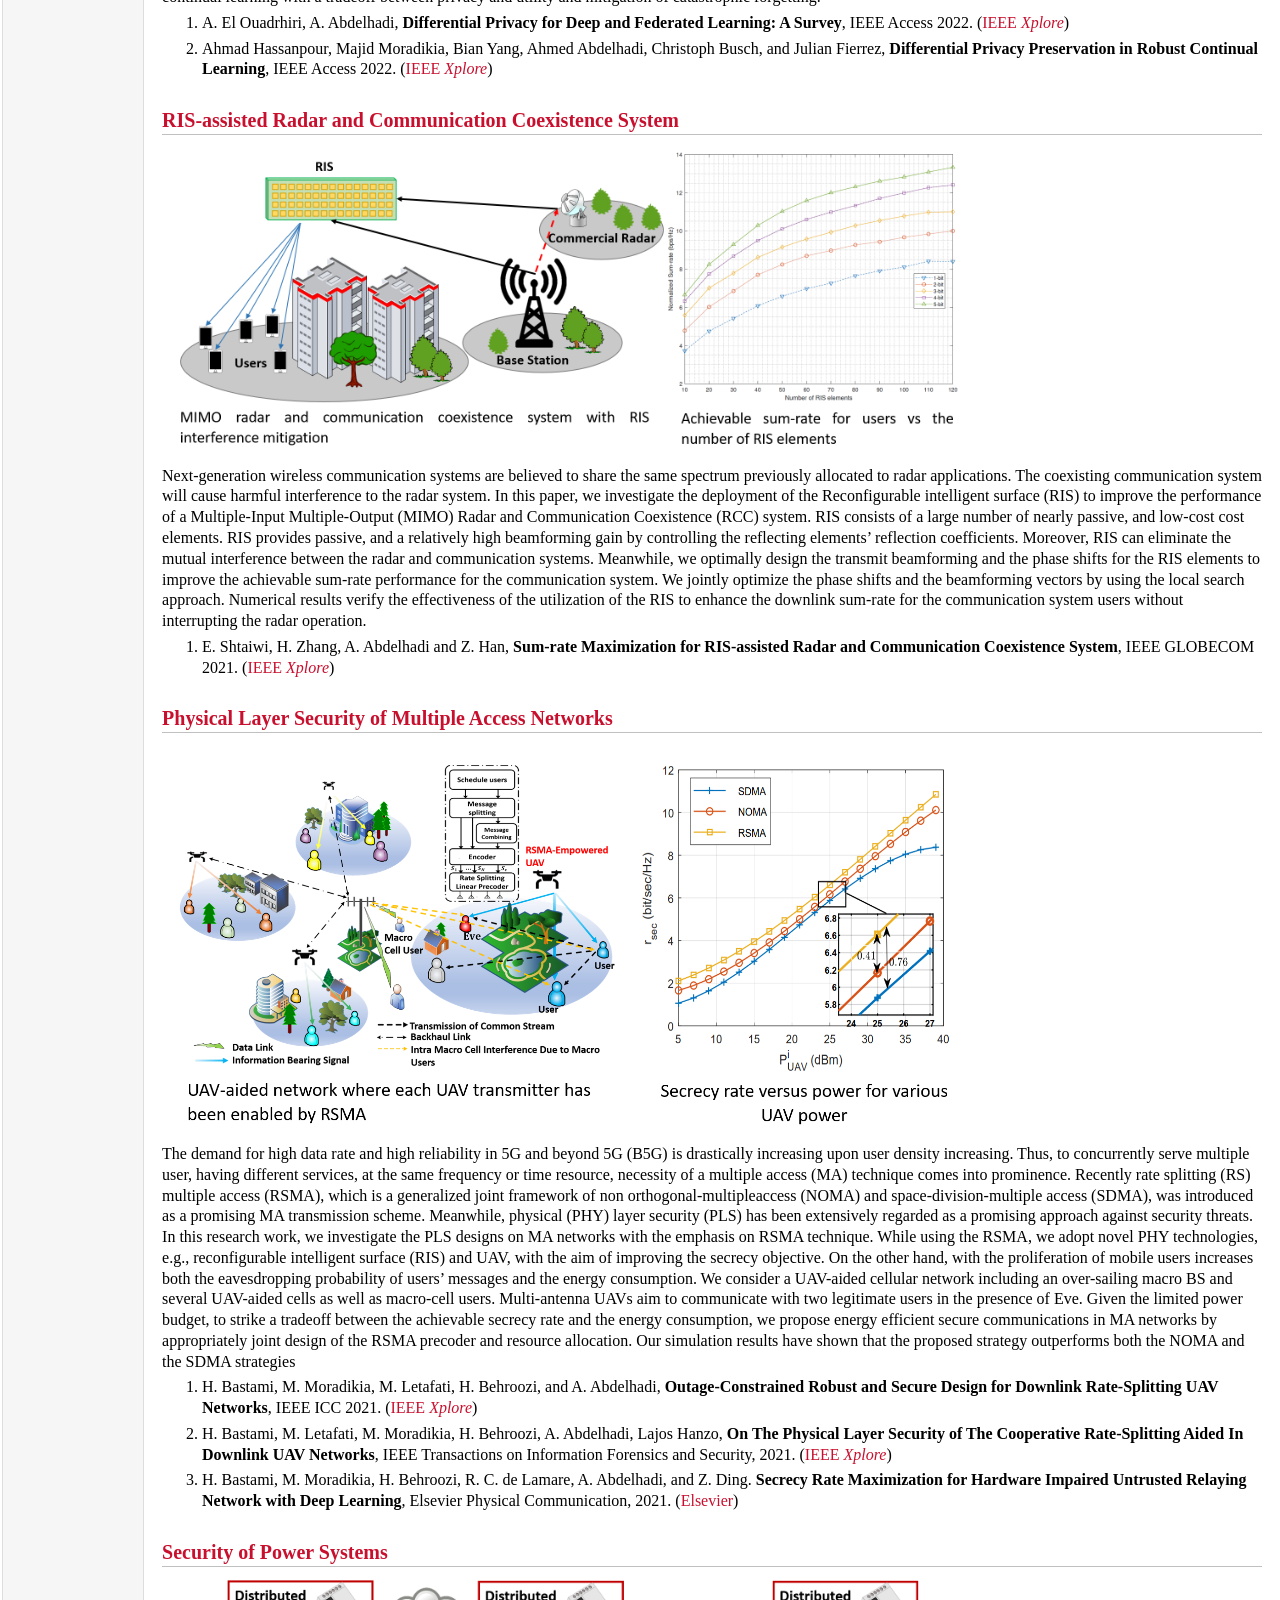
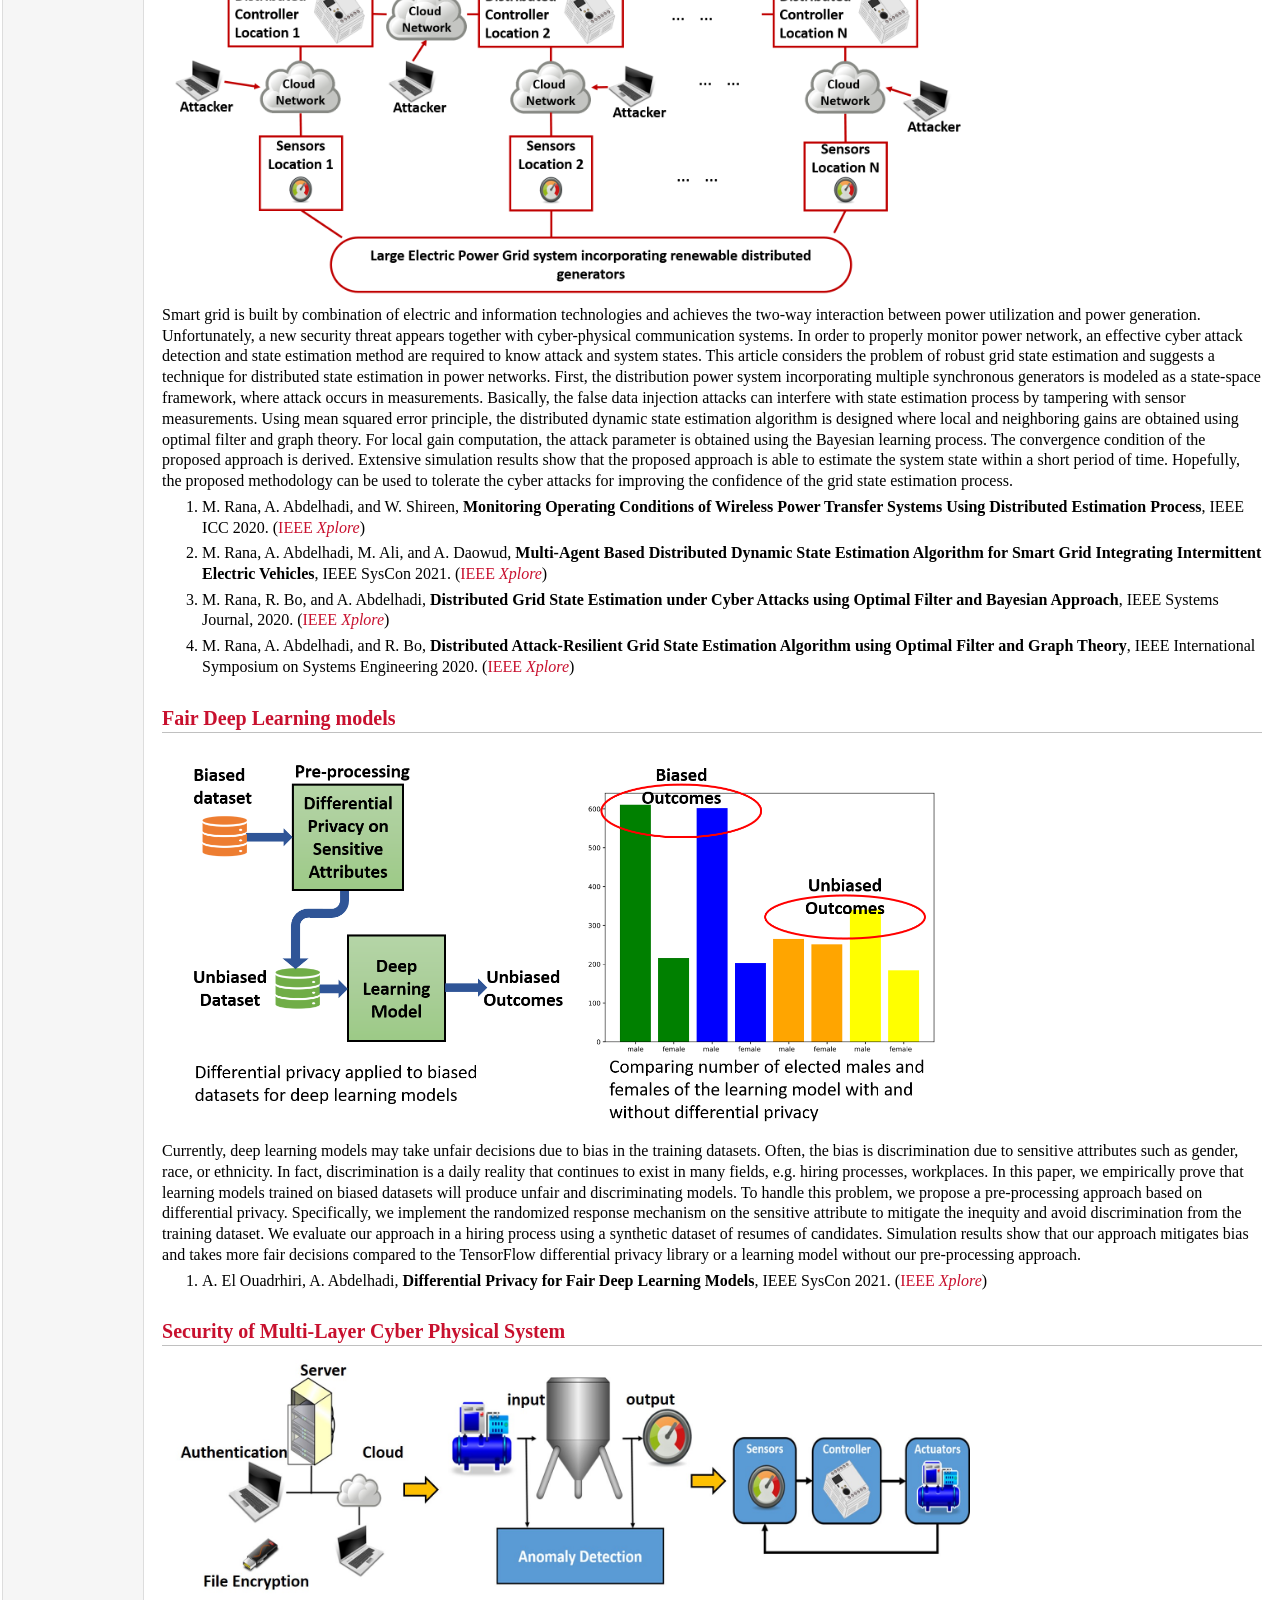
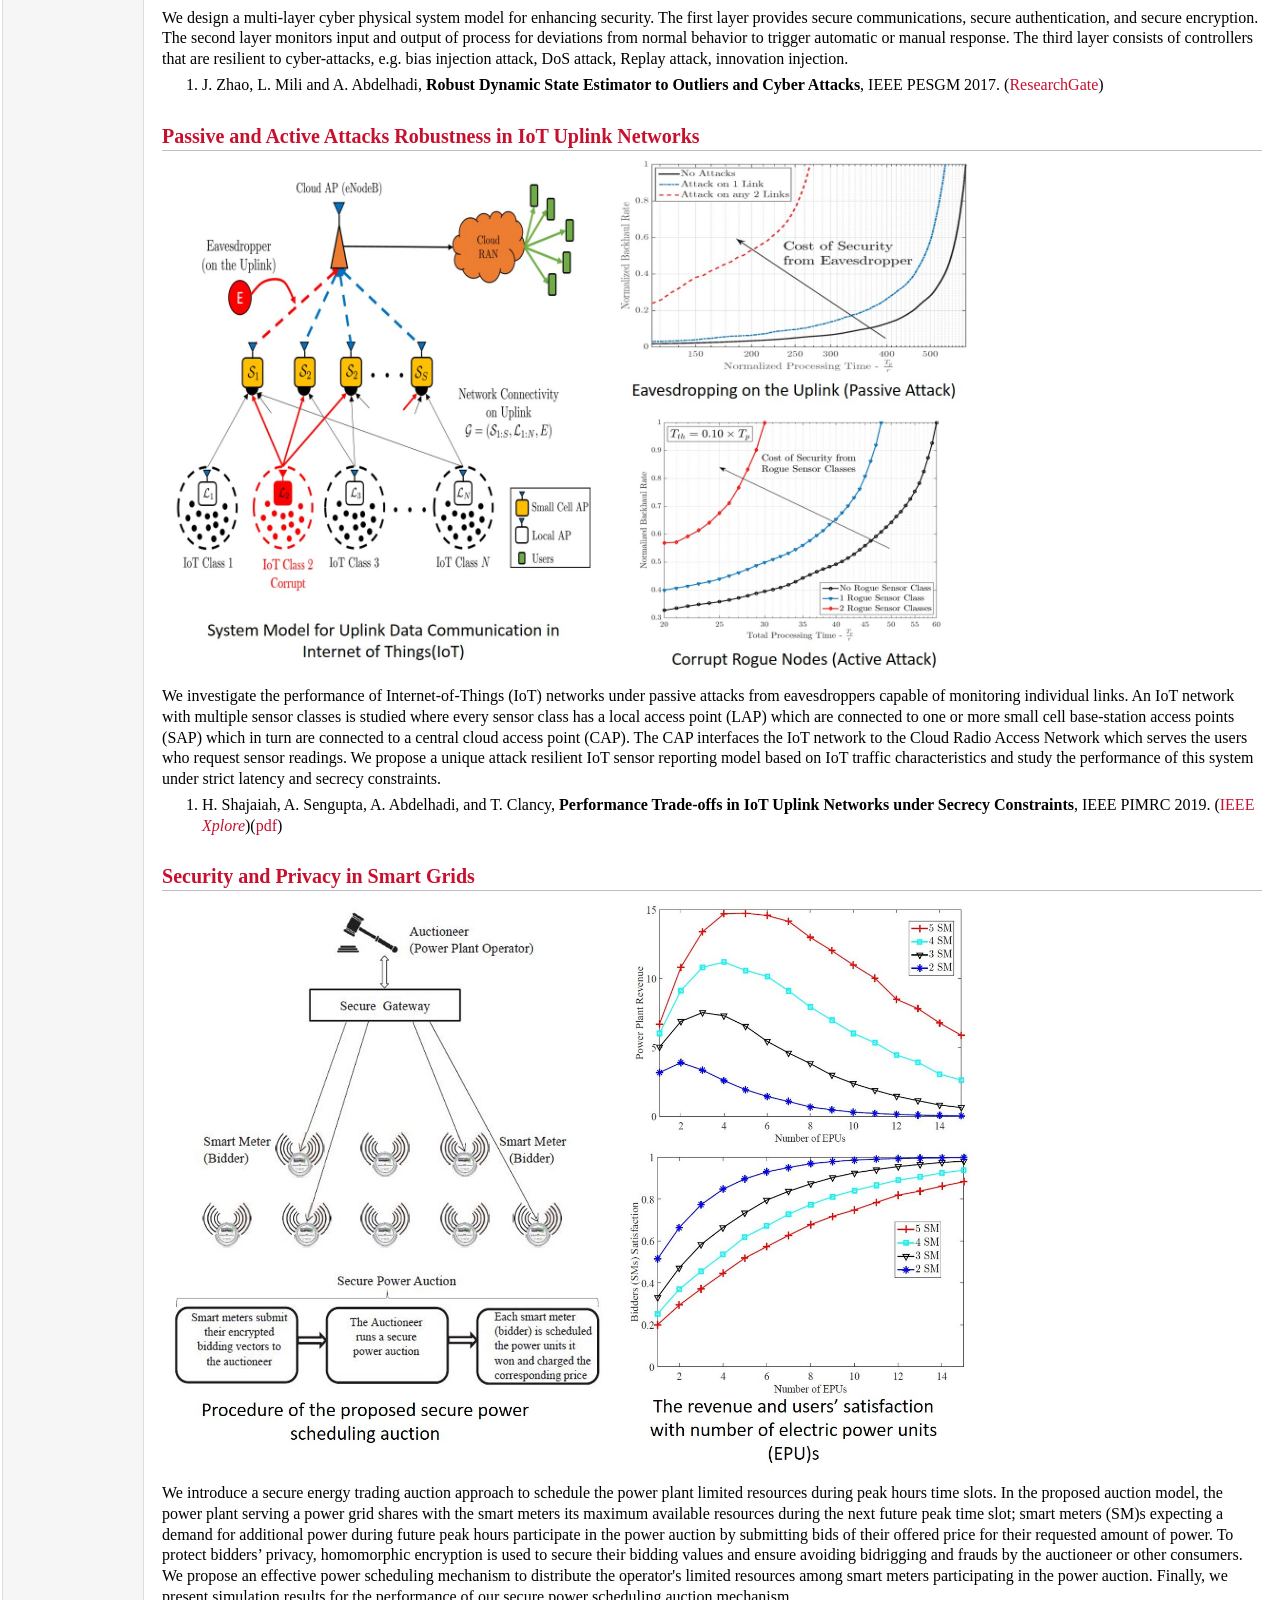
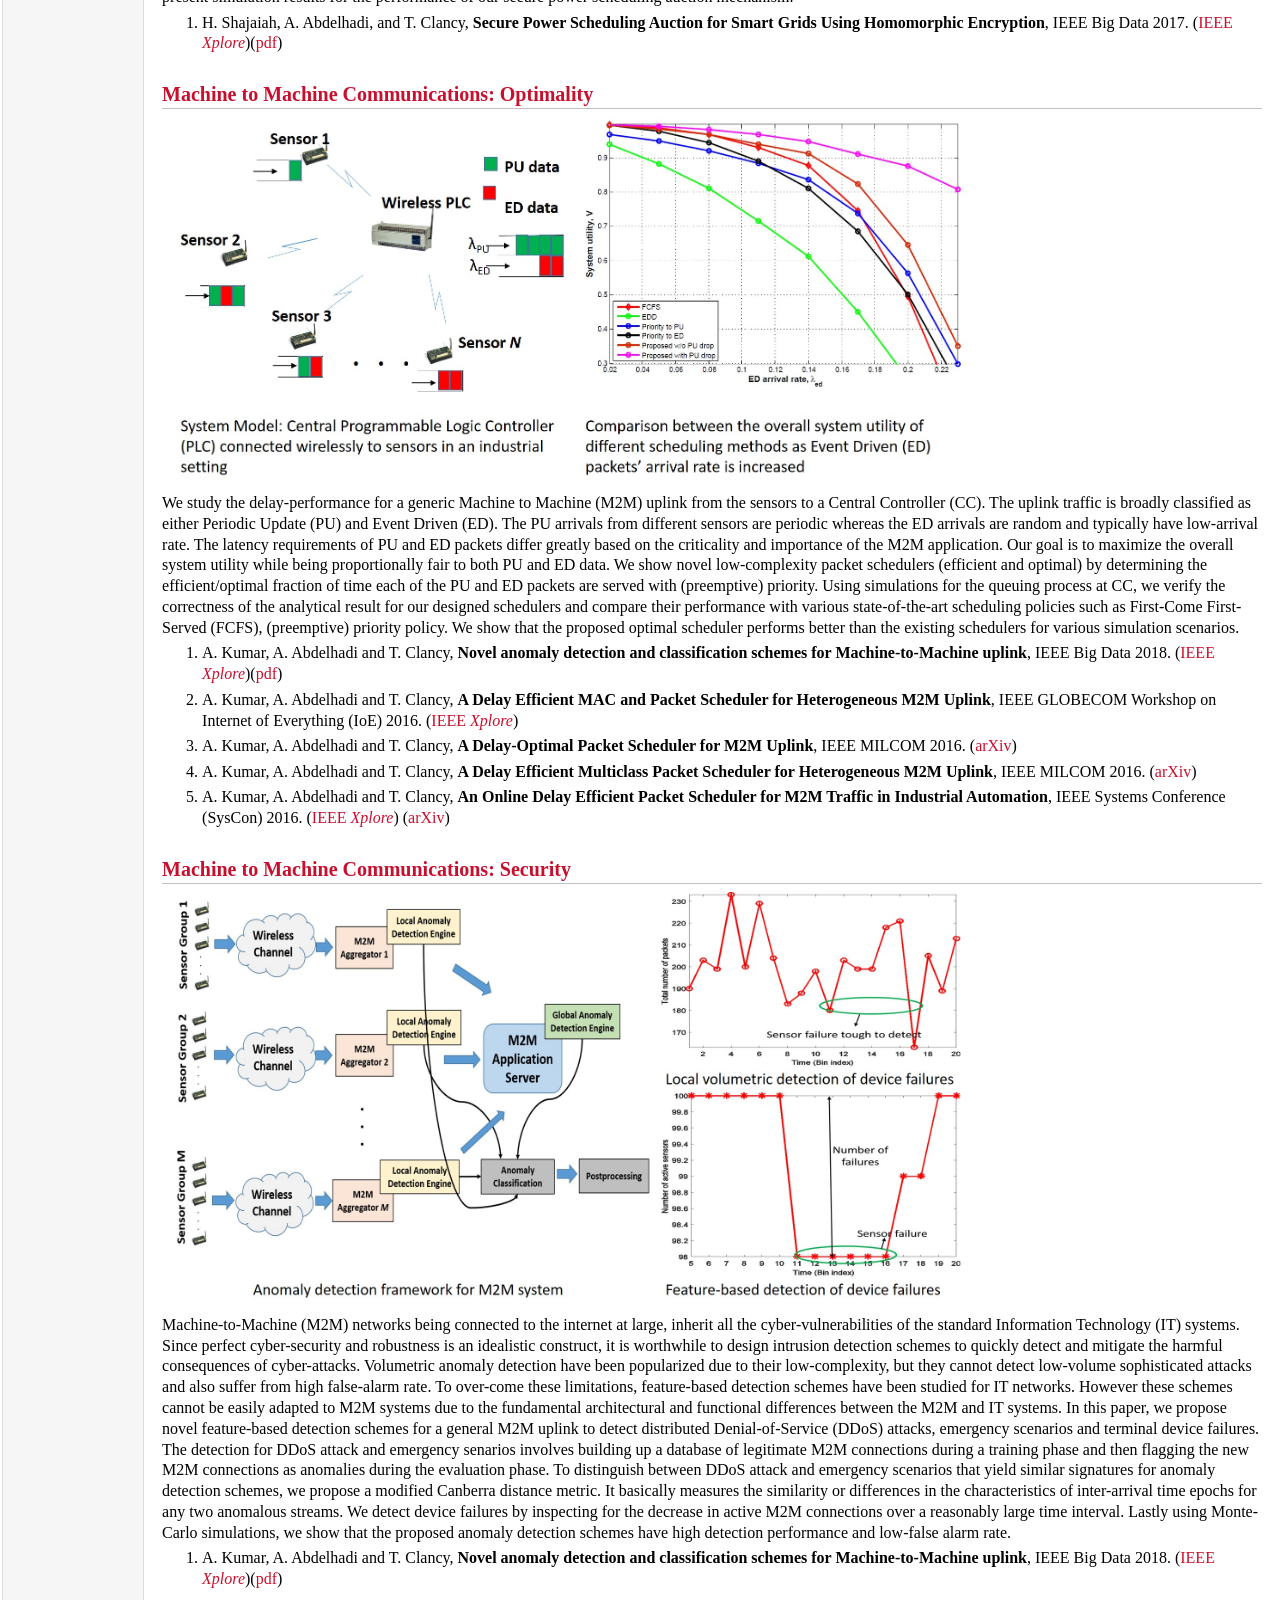
==== commit 2ba52b95: "Add files via upload" ====
--- a/research_summary.html
+++ b/research_summary.html
@@ -33,22 +33,86 @@
 <h1>Recent Research Topics</h1>
 </div>
 <p>Personal use of this material is permitted. Permission from IEEE or other publishers must be obtained for all other uses, in any current or future media, including reprinting/republishing this material for advertising or promotional purposes, creating new collective works, for resale or redistribution to servers or lists, or reuse of any copyrighted component of this work in other works. Please refer to the <a href="http://www.ieee.org/publications_standards/publications/rights/copyrightpolicy.html">IEEE Copyright Policy</a>, <a href="http://www.acm.org/publications/policies/copyright_policy">ACM Copyright Policy</a> or copyrights of other publishers of the following publications.</p>
-<h2>QAOA-Based Multi-Hop Relay Path Selection Using Fade Duration</h2>
+<h2>Intelligent and Secure Autonomous Vehicle Platooning</h2>
+<table class="imgtable"><tr><td>
+<a href="platoons.jpg"><img src="platoons.jpg" alt="alt text" width="800px" /></a>&nbsp;</td>
+<td align="left"></td></tr></table>
+<p>Autonomous vehicle platooning requires the seamless integration of communication, sensing, artificial intelligence, and control to ensure safe, efficient, and resilient transportation systems. This research focuses on the development of intelligent platoon networks that combine software-defined radio (SDR)-based vehicle-to-vehicle (V2V) communication, machine learning-driven wireless security, and reinforcement learning-based autonomous decision making. The developed frameworks enable coordinated multi-vehicle movement, dynamic platoon formation and reconfiguration, real-time obstacle avoidance, and adaptive response to wireless threats such as radio-frequency jamming. Using Raspberry Pi platforms, USRP software-defined radios, LiDAR, ultrasonic sensors, and machine learning algorithms, the proposed systems demonstrate reliable communication, resilient platoon operation, and autonomous control in dynamic environments. Together, these studies contribute toward the realization of secure, AI-enabled, and next-generation intelligent transportation systems capable of maintaining robust operation under both physical and cyber-physical challenges.</p>
+<ol>
+<li><p>I. Mahmud, S. Gaweesh, and A. Abdelhadi, &ldquo;Reinforcement Learning Based Autonomous Formation for Resilient Vehicle Platoon Networks,&rdquo;  IEEE Cyber Awareness and Research Symposium (CARS) 2025. (<a href="https://ieeexplore.ieee.org/document/11337671">IEEE <i>Xplore</i></a>)</p>
+</li>
+<li><p>I. Mahmud, S. R. Doha, P. Ranganathan and A. Abdelhadi, &ldquo;Real-Time Machine Learning Based Jamming Detection for SDR-Based V2V Communication,&rdquo;  IEEE Intelligent Methods, Systems, and Applications (iMSA) 2026. (accepted)</p>
+</li>
+</ol>
+<h2>Physics-Informed Neural Networks for Quantum Systems</h2>
+<table class="imgtable"><tr><td>
+<a href="PINN_Quantum.jpg"><img src="PINN_Quantum.jpg" alt="alt text" width="800px" /></a>&nbsp;</td>
+<td align="left"></td></tr></table>
+<p>Physics-Informed Neural Networks (PINNs) provide a powerful framework for solving quantum mechanical problems by embedding the governing laws of physics directly into deep learning models. This research investigates the application of PINNs to both time-independent and time-dependent Schrödinger equations, enabling accurate reconstruction of quantum wavefunctions and quantum state evolution under challenging conditions such as noisy observations, incomplete measurements, and unknown system parameters. The developed methods successfully model multiple quantum states of the quantum harmonic oscillator while maintaining consistency with the underlying physical laws. By combining data-driven learning with physics-based constraints, these approaches offer an efficient alternative to traditional numerical solvers and demonstrate significant potential for quantum computing, quantum communication, quantum system identification, and scientific machine learning applications.</p>
+<ol>
+<li><p>I. Mahmud,  A. Asthana, M. Hoffmann, and A. Abdelhadi, &ldquo;Physics-Informed Neural Networks for Quantum Wavefunctions,&rdquo; IEEE International Conference on Computer and Applications (ICCA) 2024. (<a href="https://ieeexplore.ieee.org/document/10927810">IEEE <i>Xplore</i></a>)</p>
+</li>
+<li><p>I. Mahmud,  and A. Abdelhadi, &ldquo;AI-Based Solution of Quantum Systems with Unknown Underlying Parameters,&rdquo;  IEEE International Conference on Electrical Engineering (ICEENG) 2025. (<a href="https://ieeexplore.ieee.org/document/11031325">IEEE <i>Xplore</i></a>)</p>
+</li>
+<li><p>I. Mahmud,  and A. Abdelhadi, &ldquo;Solution of Time-Dependent Schrödinger Equation using Physics-based Neural Network,&rdquo;  IEEE Intelligent Methods, Systems, and Applications​ (IMSA) 2025. (<a href="https://ieeexplore.ieee.org/document/11167614">IEEE <i>Xplore</i></a>)</p>
+</li>
+</ol>
+<h2>Integrated Sensing and Communication (ISAC) for Intelligent Transportation Systems</h2>
+<table class="imgtable"><tr><td>
+<a href="ISAC_transportation.jpg"><img src="ISAC_transportation.jpg" alt="alt text" width="800px" /></a>&nbsp;</td>
+<td align="left"></td></tr></table>
+<p>Integrated Sensing and Communication (ISAC) is emerging as a key technology for future 6G networks by enabling wireless systems to perform sensing and communication using shared hardware, spectrum, and signal resources. This research investigates MIMO-OFDM-based ISAC frameworks for intelligent transportation systems, focusing on vehicle detection, speed estimation, collision avoidance, and secure wireless communication. By combining phased-array beamforming, OFDM waveform design, channel estimation, and Doppler-based sensing, the proposed systems simultaneously provide high-resolution environmental awareness and reliable data transmission. The developed frameworks demonstrate accurate target localization, velocity estimation, range-Doppler analysis, and robust 64-QAM communication performance under realistic multipath and cluttered environments. These capabilities establish ISAC as a promising solution for autonomous driving, vehicle-to-everything (V2X) communications, transportation safety, and security-aware wireless networks.</p>
+<ol>
+<li><p>I. Mahmud, S. Gaweesh, and A. Abdelhadi, &ldquo;Enhancing Vehicle Safety &amp; Security via MIMO OFDM-Based ISAC System,&rdquo;  IEEE  Cyber Awareness and Research Symposium (CARS) 2025. (<a href="https://ieeexplore.ieee.org/document/11337898">IEEE <i>Xplore</i></a>)</p>
+</li>
+</ol>
+<h2>Quantum Optimization for Wireless Networks</h2>
+<table class="imgtable"><tr><td>
+<a href="quantum_max_cut.jpg"><img src="quantum_max_cut.jpg" alt="alt text" width="800px" /></a>&nbsp;</td>
+<td align="left"></td></tr></table>
+<p>Wireless networks often involve complex optimization problems such as channel assignment, interference mitigation, routing, scheduling, and resource allocation, many of which are computationally intractable using conventional approaches. This research investigates the application of quantum-inspired optimization techniques to wireless communication systems by modeling interference-aware resource allocation problems as combinatorial optimization tasks. Specifically, wireless mesh network interference management is formulated as a weighted Max-Cut problem, where network nodes are represented as graph vertices and interference relationships are modeled as weighted edges. The Quantum Approximate Optimization Algorithm (QAOA) is employed to identify near-optimal network partitions that reduce intra-group interference and improve spectrum utilization. By combining graph-theoretic modeling, Ising Hamiltonian representations, and hybrid quantum-classical optimization, the proposed framework demonstrates the potential of quantum computing for solving large-scale wireless network optimization problems and lays the foundation for future quantum-assisted 5G/6G communication systems.</p>
+<ol>
+<li><p>I. Mahmud, and A. Abdelhadi, &ldquo;Optimization of Interference-Aware Wireless Mesh Networks Using Quantum Algorithm,&rdquo;  IEEE International Conference on Quantum Communications, Networking, and Computing (QCNC) 2026. (<a href="https://ieeexplore.ieee.org/document/11500385">IEEE <i>Xplore</i></a>)</p>
+</li>
+</ol>
+<h2>Artificial Intelligence and Quantum Technologies</h2>
+<table class="imgtable"><tr><td>
+<a href="quantum_technologies.jpg"><img src="quantum_technologies.jpg" alt="alt text" width="800px" /></a>&nbsp;</td>
+<td align="left"></td></tr></table>
+<p>Artificial Intelligence (AI) and quantum technologies are rapidly converging to address fundamental challenges in secure communications, fault-tolerant computing, network optimization, and large-scale quantum information processing. This research direction provides comprehensive analyses of emerging methodologies at the intersection of AI, quantum communication, and quantum error correction. The surveyed works examine the application of machine learning techniques for quantum communication tasks such as error correction, quantum key distribution, network optimization, entanglement management, and resource allocation, while also exploring the broader landscape of quantum coding strategies designed to mitigate decoherence, noise, and operational errors. By systematically comparing existing approaches, identifying open challenges, and outlining future research opportunities, these studies serve as foundational references for researchers developing scalable, secure, and intelligent quantum computing and communication systems.</p>
+<ol>
+<li><p>I. Mahmud, and A. Abdelhadi, &ldquo;Artificial intelligence in quantum communications: A comprehensive survey,&rdquo; IEEE Access 2025. (<a href="https://ieeexplore.ieee.org/document/11069269">IEEE <i>Xplore</i></a>)</p>
+</li>
+<li><p>I. Mahmud,  and A. Abdelhadi, &ldquo;Quantum Codes: A Comprehensive Survey of Techniques, Challenges, and Future Directions,&rdquo; IEEE Access 2025. (<a href="https://ieeexplore.ieee.org/document/11303669">IEEE <i>Xplore</i></a>)</p>
+</li>
+</ol>
+<h2>Digital Twin Assisted Wireless Propagation Modeling and Ray Tracing</h2>
+<table class="imgtable"><tr><td>
+<a href="ray_tracing.jpg"><img src="ray_tracing.jpg" alt="alt text" width="800px" /></a>&nbsp;</td>
+<td align="left"></td></tr></table>
+<p>Wireless signal propagation in complex urban environments is influenced by numerous factors including building geometry, multipath reflections, diffraction, propagation delay, path loss, and phase variations. This research investigates the integration of deterministic ray tracing and machine learning within realistic digital twin environments to model and predict wireless network performance. Using three-dimensional city-scale digital twins generated from OpenStreetMap data and MATLAB-based ray tracing simulations, large-scale datasets are created to capture diverse propagation characteristics under realistic deployment scenarios. Multiple machine learning models, including Neural Networks, Random Forests, Gradient Boosting, Support Vector Machines, and K-Nearest Neighbors, are evaluated for received power prediction and wireless channel approximation. The developed frameworks demonstrate that AI-driven models can accurately learn complex propagation behaviors while significantly reducing the computational cost associated with repeated ray tracing simulations. These studies provide a foundation for intelligent wireless network planning, digital twin-assisted optimization, and future AI-native 5G/6G communication systems.</p>
+<ol>
+<li><p>I. Mahmud, and A. Abdelhadi, &ldquo;Neural Network Based Ray Tracing on a Digital Twin for Performance Approximation Using Parameter Analysis,&rdquo;  IEEE  International Conference on Computer and Applications (ICCA) 2024. (<a href="https://ieeexplore.ieee.org/document/10927985">IEEE <i>Xplore</i></a>)</p>
+</li>
+<li><p>I. Mahmud, and A. Abdelhadi, &ldquo;Comparative Analysis of ML Models for Power Prediction in Complex 3D Digital Twins Using Ray Tracing Environment,&rdquo;  IEEE International Conference on Computer and Applications (ICCA) 2024. (<a href="https://ieeexplore.ieee.org/document/10927759">IEEE <i>Xplore</i></a>)</p>
+</li>
+</ol>
+<h2>Qunatum-Based Algorithm for Multi-Hop Relay Path Selection Using Fade Duration</h2>
 <table class="imgtable"><tr><td>
 <a href="QAOA_AFD.png"><img src="QAOA_AFD.png" alt="alt text" width="800px" /></a>&nbsp;</td>
 <td align="left"></td></tr></table>
 <p>Cooperative multi-hop relaying is a fundamental strategy for extending coverage in 6G networks, and relay path selection directly influences end-to-end reliability. Conventional approaches use the signal-to-noise ratio as the link-quality parameter and either a greedy or an exhaustive search as the solver. However, SNR only measures average channel strength and ignores the temporal duration of fade events, which determines burst-error performance in delay-sensitive traffic. This study presents a relay path selection system based on the quantum approximate optimization algorithm (QAOA), with average fade duration (AFD) as the edge metric. The problem is expressed as a quadratic unconstrained binary optimization, which is addressed through a depth-two QAOA circuit over an eight-qubit two-tier decode-and-forward (DF) relay network. Simulation results show that QAOA-AFD closely follows the optimum exhaustive search approach and reduces total path AFD by up to 37% compared to conventional SNR-based selection. The comparison analysis also demonstrates that the choice of edge metric, not solver quality, is the most important factor in path performance.</p>
 <ol>
-<li><p>A.-M. Zakari Adams, A. R. Hussein, S. Vishwanath, E. Hossain, Z. Han, and A. Abdelhadi: &ldquo;Quantum-Based Multi-Hop Relay Path Selection Algorithm Using Fade Duration,&rdquo; IEEE Cyber Awareness and Research Symposium (CARS) 2026. (accepted)</p>
-</li>
-</ol>
-<h2>Password Recovery using Partitioned Grover's Algorithm</h2>
+<li><p>A.-M. Zakari Adams, A. R. Hussein, S. Vishwanath, E. Hossain, Z. Han, and A. Abdelhadi, &ldquo;Quantum-Based Multi-Hop Relay Path Selection Algorithm Using Fade Duration,&rdquo; IEEE Cyber Awareness and Research Symposium (CARS) 2026. (accepted)</p>
+</li>
+</ol>
+<h2>Password Recovery using Partitioned Grover's Quantum Algorithm</h2>
 <table class="imgtable"><tr><td>
 <a href="Grover_password.png"><img src="Grover_password.png" alt="alt text" width="800px" /></a>&nbsp;</td>
 <td align="left"></td></tr></table>
 <p>Grover's algorithm provides a quadratic speedup over classical brute-force search and poses a credible threat to password-based authentication systems, including bcrypt, PBKDF2, and Argon2. Direct application to realistic password lengths is, however, limited by existing NISQ hardware: restricted qubit counts and short coherence durations make full-circuit execution unfeasible. This paper describes the first actual Qiskit implementation of a partitioned Grover framework, which splits the password into two parts: a quantum part searched by Grover's algorithm and a classical part enumerated by the coordinator. A formal threshold-based detection criterion separates correct and incorrect classical partitions. The framework is expanded to partition sizes of m = 3, 4, 5, and 6 qubits, and the simulated success probability is within 0.001 of the theoretical prediction for all tested sizes. Under a fixed five-qubit hardware budget, the partitioned circuit can handle passwords up to seven bits long with a steady success probability, but the regular Grover circuit becomes infeasible for n &gt; 5. Each extra qubit reduces the classical computational burden exponentially, but quantum work grows only sub-linearly.</p>
 <ol>
-<li><p>A.-M. Zakari Adams and A. Abdelhadi: &ldquo;Password Recovery using Partitioned Grover's Algorithm,&rdquo; IEEE CARS 2026. (accepted)</p>
+<li><p>A.-M. Zakari Adams and A. Abdelhadi, &ldquo;Password Recovery using Partitioned Grover's Algorithm,&rdquo; IEEE CARS 2026. (accepted)</p>
 </li>
 </ol>
 <h2>RSMA-Enabled RIS-Assisted Integrated Sensing and Communication for 6G</h2>
@@ -57,7 +121,7 @@
 <td align="left"></td></tr></table>
 <p>Next-generation wireless communication systems are expected to handle sensing and communication on a shared hardware platform jointly. This survey examines the integration of rate-splitting multiple access (RSMA), reconfigurable intelligent surface (RIS), and integrated sensing and communication (ISAC) for 6G. RSMA offers a flexible interference management framework, RIS introduces a programmable wireless propagation environment, and ISAC enables simultaneous data transmission and environmental sensing. The survey covers fundamental principles, mathematical models, and performance metrics for RSMA-RIS-ISAC systems. A comparative analysis of 20 recent works demonstrates that RSMA consistently outperforms NOMA and SDMA in spectral efficiency, energy efficiency, and sensing accuracy. The role of artificial intelligence and machine learning in addressing the non-convex optimization challenges of these systems is also examined, along with open research directions toward practical 6G deployment.</p>
 <ol>
-<li><p>A.-M. Zakari Adams and A. Abdelhadi: &ldquo;RSMA-enabled RIS-assisted Integrated Sensing and Communication for 6G: A Comprehensive Survey,&rdquo; IEEE Access, vol. 14, pp. 38392-38420, 2026. (<a href="https://ieeexplore.ieee.org/abstract/document/11426895">IEEE <i>Xplore</i></a>)</p>
+<li><p>A.-M. Zakari Adams and A. Abdelhadi, &ldquo;RSMA-enabled RIS-assisted Integrated Sensing and Communication for 6G: A Comprehensive Survey,&rdquo; IEEE Access 2026. (<a href="https://ieeexplore.ieee.org/abstract/document/11426895">IEEE <i>Xplore</i></a>)</p>
 </li>
 </ol>
 <h2>Semantic Communication for Reliable and Secure Wireless Image Transmission</h2>
@@ -67,11 +131,11 @@
 <p>The explosive growth of image traffic in social media, the Internet of Things, and autonomous systems has made reliable image delivery a central challenge of next-generation wireless networks. Conventional systems pursue a deceptively simple goal — reproduce every transmitted bit — which serves us well on benign channels but degrades sharply under the noise, deep fading, and intentional jamming of real radio environments, collapsing into the familiar cliff effect once the error rate crosses a threshold. The premise of this research line is that, for images, perfect bit recovery is the wrong objective: what a human observer needs is the meaning of the image — its edges, shapes, and structure — not the exact value of every pixel.
 We therefore design a deep learning-based semantic communication system whose encoder, built from convolutional and residual layers, learns to compress the semantic essence of an image, while a Vision Transformer (ViT) decoder reconstructs global structure and detail at the receiver. Because the latent representation carries meaning rather than literal bits, a perceptually accurate image can be recovered even when many physical-layer symbols are corrupted. We further pair this codec with Alamouti space-time block coding and its OSTBC and OSFBC variants — finding that the better mapping is the one aligned with the more stable channel dimension — and validate the full pipeline on a real LTE-based MU-MIMO testbed using USRP software-defined radios. Across simulation and over-the-air experiments under noise, Rayleigh fading, and deliberate jamming, the proposed models consistently achieve higher structural similarity index (SSIM) and lower mean squared error (MSE) than 256-QAM and 64-QAM baselines, with the largest gains in the low-SNR, adversarial regime.</p>
 <ol>
-<li><p>S. R. Doha and A. Abdelhadi, &ldquo;Image Transmission with Semantic Communication using Alamouti Scheme,&rdquo; 2024 International Conference on Computer and Applications (ICCA), 2024. (<a href="https://ieeexplore.ieee.org/document/10928141/">IEEE <i>Xplore</i></a>)</p>
-</li>
-<li><p>S. R. Doha, I. Mahmud, and A. Abdelhadi, &ldquo;SDR Implementation of MU-MIMO Semantic Communication under Jamming Attacks,&rdquo; IEEE CARS, 2025.  (<a href="https://ieeexplore.ieee.org/document/11337895/">IEEE <i>Xplore</i></a>)</p>
-</li>
-<li><p>S. R. Doha and A. Abdelhadi, &ldquo;Resilient Semantic Image Delivery Under Jamming Attacks: A Comparative Study of OSTBC and OSFBC,&rdquo; IEEE CARS, 2025. (<a href="https://ieeexplore.ieee.org/document/11337263">IEEE <i>Xplore</i></a>)</p>
+<li><p>S. R. Doha and A. Abdelhadi, &ldquo;Image Transmission with Semantic Communication using Alamouti Scheme,&rdquo; 2024 International Conference on Computer and Applications (ICCA) 2024. (<a href="https://ieeexplore.ieee.org/document/10928141/">IEEE <i>Xplore</i></a>)</p>
+</li>
+<li><p>S. R. Doha, I. Mahmud, and A. Abdelhadi, &ldquo;SDR Implementation of MU-MIMO Semantic Communication under Jamming Attacks,&rdquo; IEEE CARS 2025.  (<a href="https://ieeexplore.ieee.org/document/11337895/">IEEE <i>Xplore</i></a>)</p>
+</li>
+<li><p>S. R. Doha and A. Abdelhadi, &ldquo;Resilient Semantic Image Delivery Under Jamming Attacks: A Comparative Study of OSTBC and OSFBC,&rdquo; IEEE CARS 2025. (<a href="https://ieeexplore.ieee.org/document/11337263">IEEE <i>Xplore</i></a>)</p>
 </li>
 </ol>
 <h2>Artificial Intelligence in Wireless Communication</h2>
@@ -81,9 +145,9 @@
 <p>Traditional wireless receivers are engineered as a chain of hand-crafted, model-based blocks — synchronization, channel estimation, equalization, demodulation, decoding — each derived from elegant but rigid assumptions that strain under the dynamic, nonlinear channels of modern networks. Deep learning offers a different proposition: rather than encoding our assumptions into fixed algorithms, we let the receiver learn the mapping from received to transmitted signals directly from data and adapt as conditions change. This research direction surveys, organizes, and critically examines how that shift is playing out across the wireless stack.
 The first survey takes a receiver-centric view, walking through the receiver chain module by module and matching each stage to the deep learning architecture best suited to it — mapping MLPs, CNNs, RNNs, GANs, and autoencoders onto the tasks they serve best — before broadening to semantic and task-oriented receivers, OFDM and MIMO, Next-G and high-mobility links, and learned interference cancellation. The second survey addresses the gap between simulation and real hardware, using software-defined radio (SDR) as the bridge to validate learning-based methods over the air. Tracing a path from classical prototypes to AI-enabled successors, it covers cognitive radio (spectrum sensing, dynamic access, handoff, and O-RAN control) and physical-layer cybersecurity (jamming, spoofing, and eavesdropping detection and mitigation), while remaining honest about open problems such as wideband real-time scanning, robustness to correlated noise, and the recurring cost of retraining. Together, the two surveys offer a practical reference for moving from abstract AI ideas toward reproducible, hardware-grounded wireless systems.</p>
 <ol>
-<li><p>S. R. Doha and A. Abdelhadi, &ldquo;Deep Learning in Wireless Communication Receivers: A Survey,&rdquo; IEEE Access, 2025. (<a href="https://ieeexplore.ieee.org/document/11053759/">IEEE <i>Xplore</i></a>)  </p>
-</li>
-<li><p>S. R. Doha and A. Abdelhadi, &ldquo;Artificial Intelligence in Software Defined Radio: A Survey,&rdquo; IEEE Access, 2025. (<a href="https://ieeexplore.ieee.org/document/11456026/">IEEE <i>Xplore</i></a>) </p>
+<li><p>S. R. Doha and A. Abdelhadi, &ldquo;Deep Learning in Wireless Communication Receivers: A Survey,&rdquo; IEEE Access 2025. (<a href="https://ieeexplore.ieee.org/document/11053759/">IEEE <i>Xplore</i></a>)  </p>
+</li>
+<li><p>S. R. Doha and A. Abdelhadi, &ldquo;Artificial Intelligence in Software Defined Radio: A Survey,&rdquo; IEEE Access 2025. (<a href="https://ieeexplore.ieee.org/document/11456026/">IEEE <i>Xplore</i></a>) </p>
 </li>
 </ol>
 <h2>Modulation Classification Resiliency Against Adversarial Attacks using Mixture GAN</h2>
@@ -101,7 +165,7 @@
 <td align="left"></td></tr></table>
 <p>Reconfigurable Intelligent Surface (RIS) has been recently proposed as one of the enabling technologies for Future wireless systems, i.e., Beyond 5G and 6G. RISs provides a new degree of freedom (DoF) that further improves the performance of wireless systems. RISs can smartly shape the propagation environment by changing the phase shifts of its passive elements.  The optimal control of the RIS requires the availability of Channel State Information (CSI).  In this research, we consider the problem of Channel Estimation (CE) for RIS-assisted Multi-User Multiple-Input Multiple-Output (MU-MIMO) systems.  The CE process in a RIS-assisted MU-MIMO is challenging since transmitting and/or signal processing means being unworkable at the RIS. Moreover, both the communication and computation overheads increase as the size of RIS elements increase.  We investigate the CE problem for an Uplink (UL) channel for a RIS-aided MU-MIMO system. In particular, we propose an algorithm to estimate the composite channel, the separate RIS-based channels, and the direct channel for the RIS-assisted system by exploiting symmetric positive definite (SPD) properties matrices; e.g., invertibility and existence of global minimum, and the uniqueness of the Chelosky decomposition. We divide the entire RIS surface into smaller sub-RISs, and by controlling the changes in these phase shifts for every sub-RIS surface, we can estimate the overall channel. Moreover, we propose a simple passive pilot sequence scheduling scheme and jointly adjusting the phase shift coefficients of elements on each sub-RIS unit. Simulation results provide the Normalized Mean-square Error (NMSE) performance of the proposed approach compared to other CE techniques.  </p>
 <ol>
-<li><p>E. Shtaiwi, H. Zhang, S. Vishwanath, M. Youssef, A. Abdelhadi and Z. Han, <b>Channel Estimation Approach for RIS Assisted MIMO Systems</b>, in IEEE Transactions on Cognitive Communications and Networking, 2021. (<a href="https://ieeexplore.ieee.org/document/9418513">IEEE <i>Xplore</i></a>)</p>
+<li><p>E. Shtaiwi, H. Zhang, S. Vishwanath, M. Youssef, A. Abdelhadi and Z. Han, <b>Channel Estimation Approach for RIS Assisted MIMO Systems</b>, in IEEE Transactions on Cognitive Communications and Networking 2021. (<a href="https://ieeexplore.ieee.org/document/9418513">IEEE <i>Xplore</i></a>)</p>
 </li>
 <li><p>E. Shtaiwi, H. Zhang, A. Abdelhadi and Z. Han, <b>RIS-Assisted mmWave Channel Estimation Using Convolutional Neural Networks</b>, IEEE Wireless Communications and Networking Conference Workshops (WCNCW) 2021. (<a href="https://ieeexplore.ieee.org/document/9419974">IEEE <i>Xplore</i></a>)</p>
 </li>
@@ -114,7 +178,7 @@
 <ol>
 <li><p>A. El Ouadrhiri, A. Abdelhadi, <b>Differential Privacy for Deep and Federated Learning: A Survey</b>, IEEE Access 2022. (<a href="https://ieeexplore.ieee.org/document/9714350">IEEE <i>Xplore</i></a>)</p>
 </li>
-<li><p>Ahmad Hassanpour, Majid Moradikia, Bian Yang, Ahmed Abdelhadi, Christoph Busch, and Julian Fierrez, <b>Differential Privacy Preservation in Robust Continual Learning</b>, IEEE Access, 2022. (<a href="https://ieeexplore.ieee.org/document/9721905">IEEE <i>Xplore</i></a>)</p>
+<li><p>Ahmad Hassanpour, Majid Moradikia, Bian Yang, Ahmed Abdelhadi, Christoph Busch, and Julian Fierrez, <b>Differential Privacy Preservation in Robust Continual Learning</b>, IEEE Access 2022. (<a href="https://ieeexplore.ieee.org/document/9721905">IEEE <i>Xplore</i></a>)</p>
 </li>
 </ol>
 <h2>RIS-assisted Radar and Communication Coexistence System</h2>
@@ -398,7 +462,7 @@
 </ol>
 <div id="footer">
 <div id="footer-text">
-Page generated 2026-08-20 13:31:55 CDT, by <a href="http://jemdoc.jaboc.net/">jemdoc</a>.
+Page generated 2026-08-20 15:28:27 CDT, by <a href="http://jemdoc.jaboc.net/">jemdoc</a>.
 </div>
 </div>
 </td>
